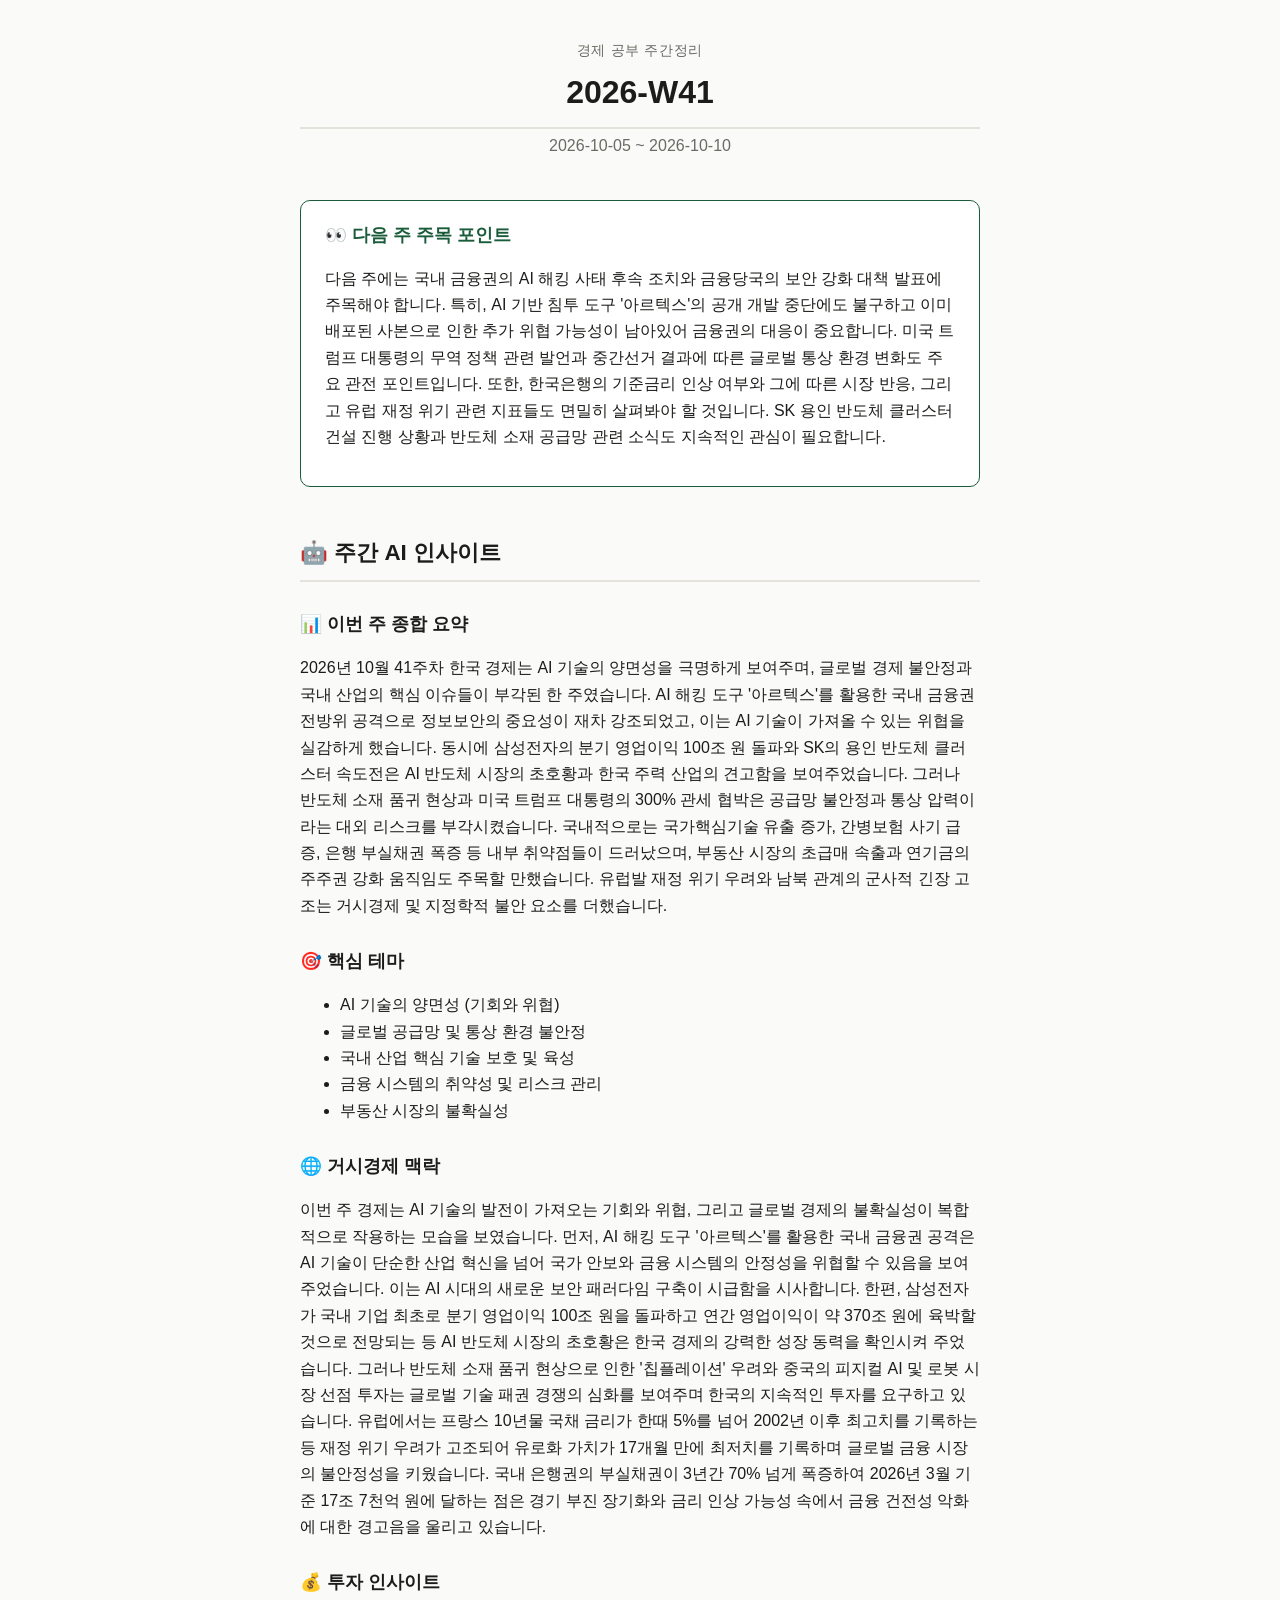
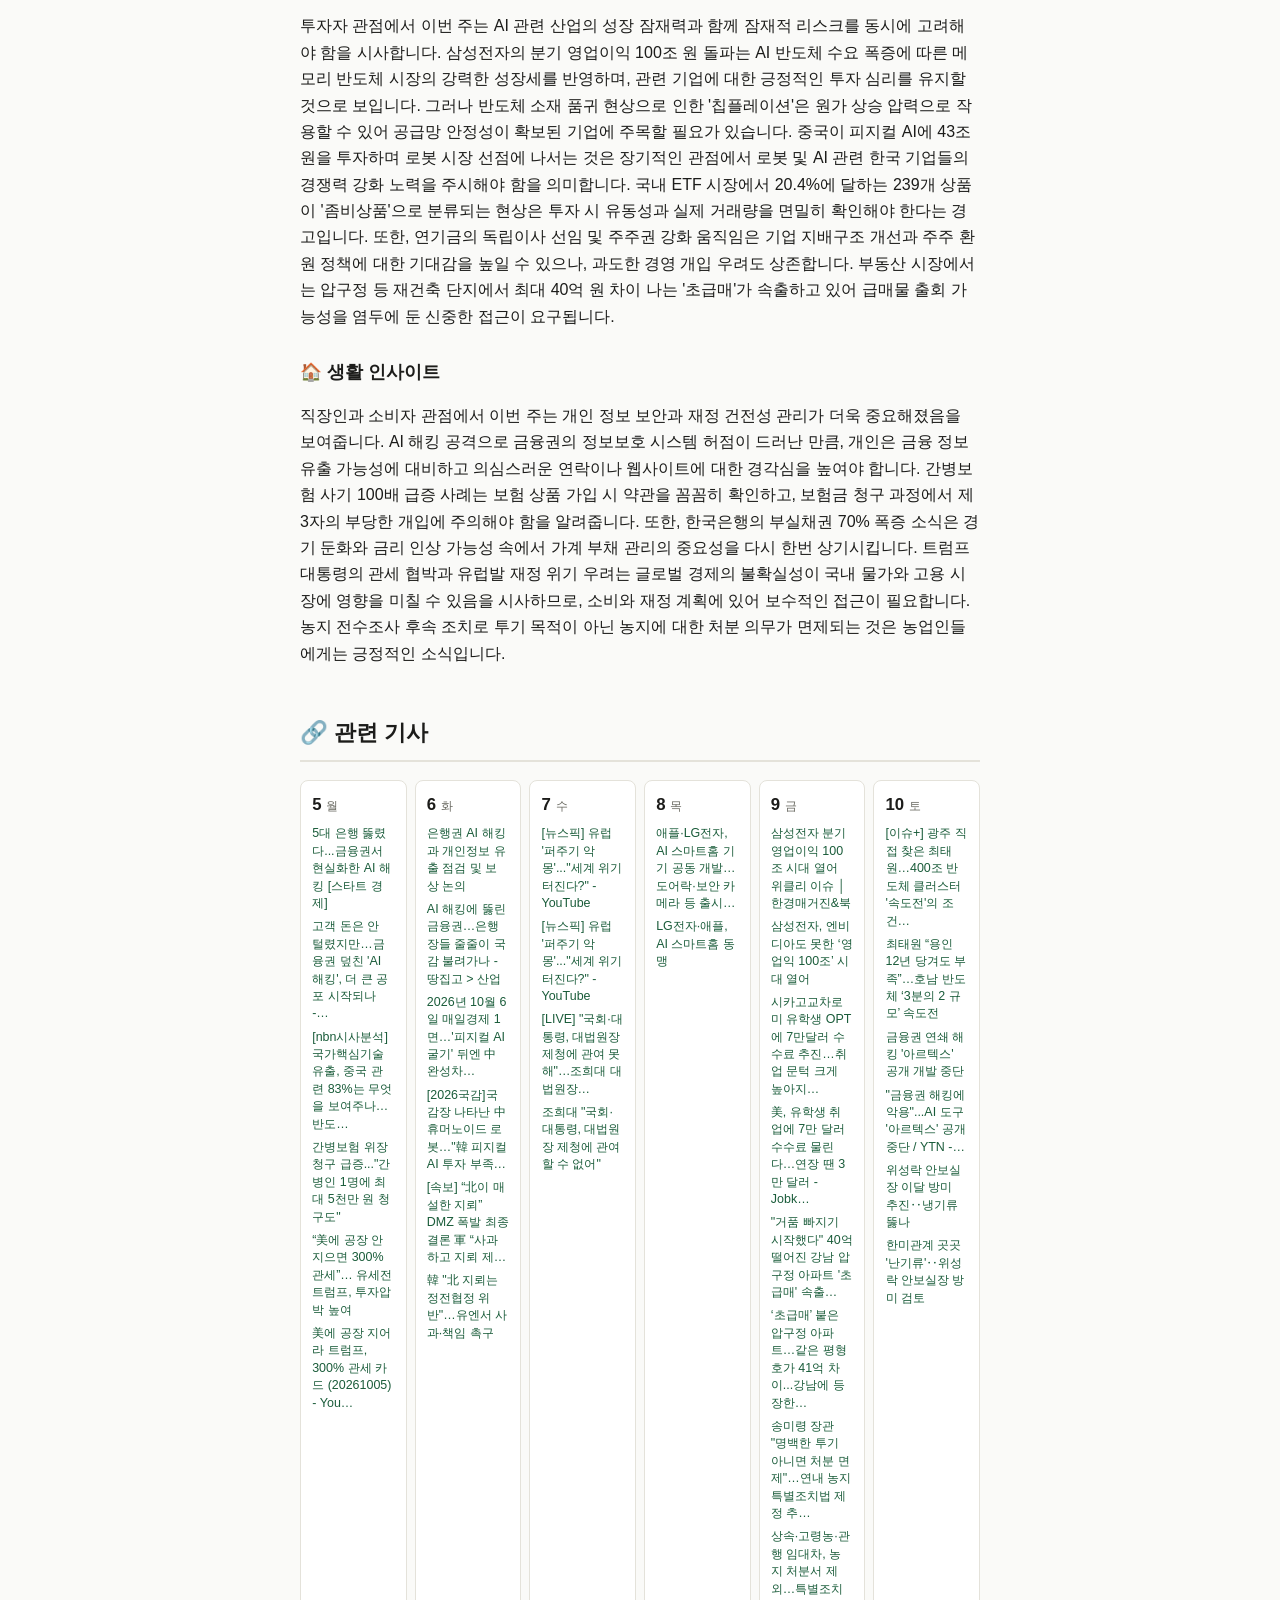
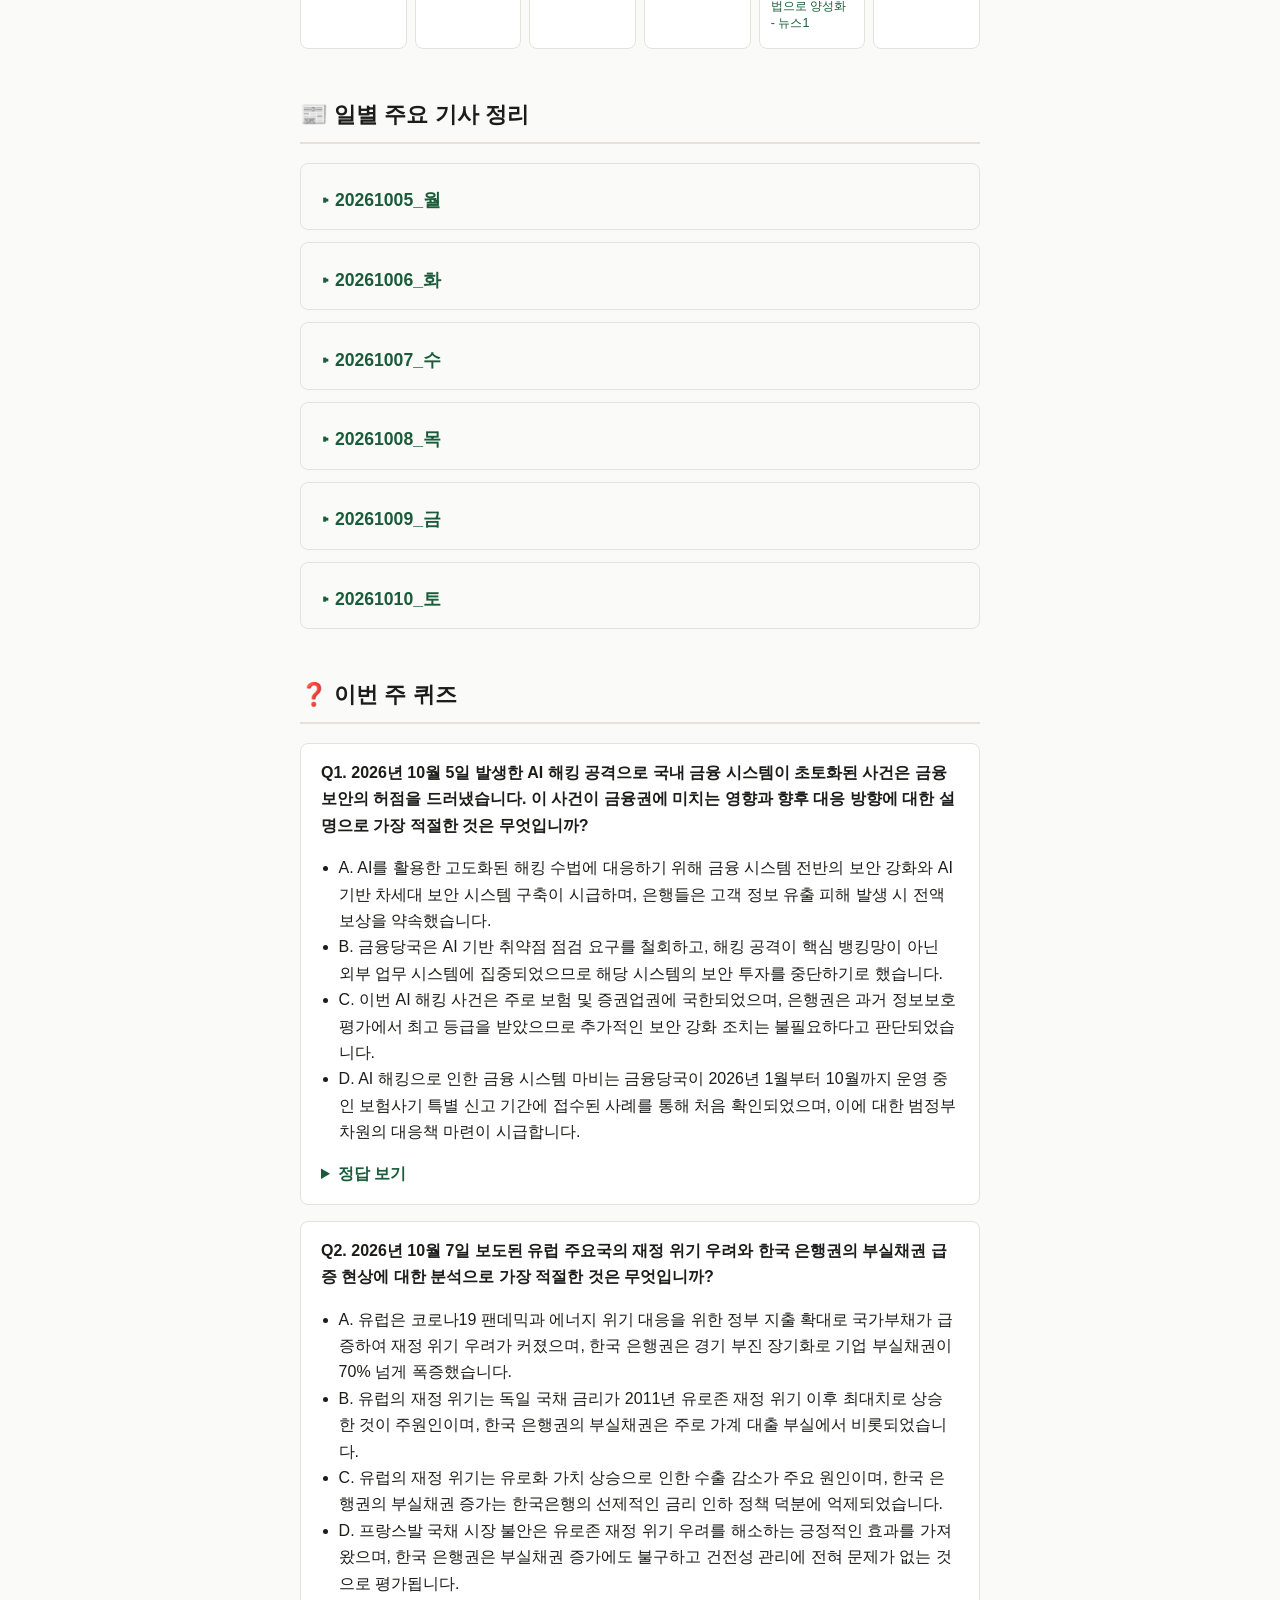
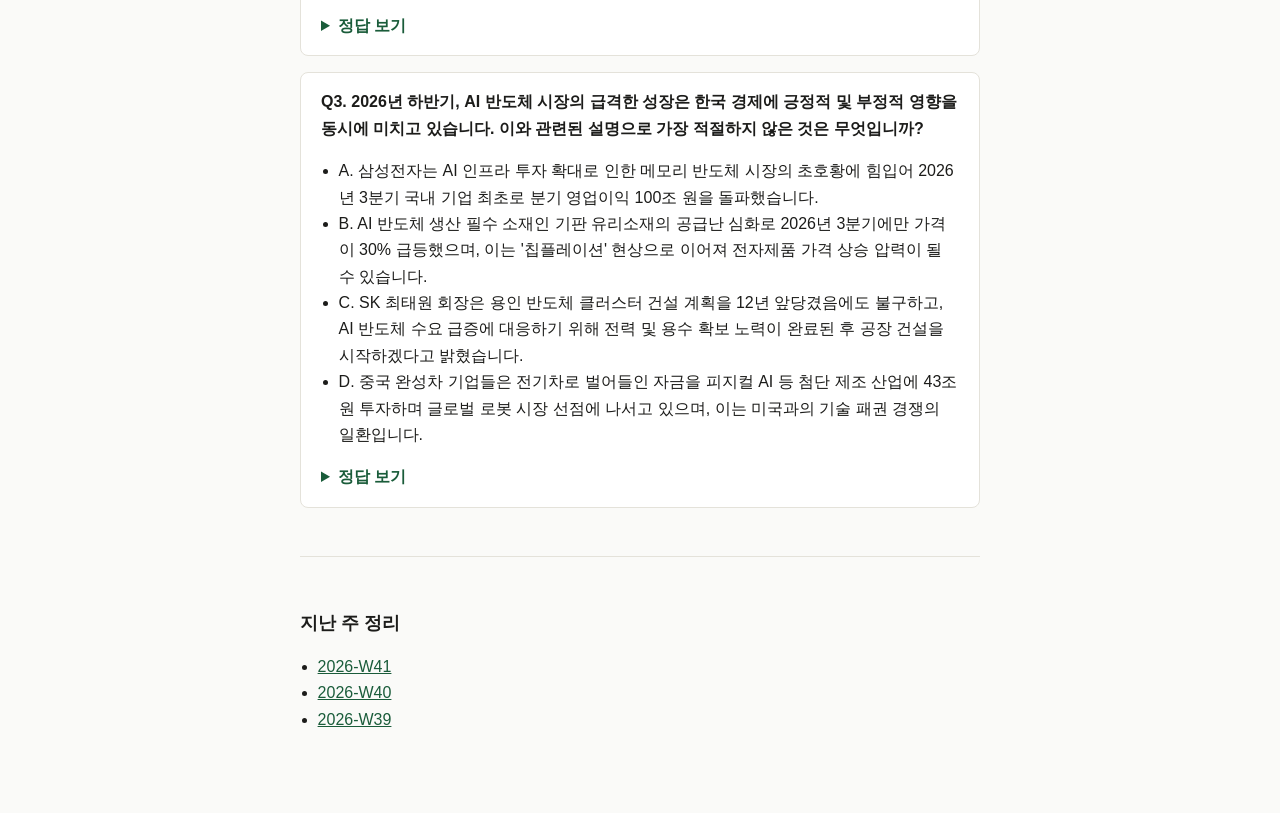
==== docs/index.html @ 64f5f02c "docs: 주간 정리 웹사이트 갱신" ====
<!doctype html>
<html lang="ko">
<head>
<meta charset="utf-8">
<meta name="viewport" content="width=device-width, initial-scale=1">
<title>2026-W41 경제 공부 주간정리</title>
<link rel="stylesheet" href="style.css">
</head>
<body>
  <header>
    <p class="site-name">경제 공부 주간정리</p>
    <h1>2026-W41</h1>
    <p class="period">2026-10-05 ~ 2026-10-10</p>
  </header>

  <section class="next-watch">
    <h2>👀 다음 주 주목 포인트</h2>
    <p>다음 주에는 국내 금융권의 AI 해킹 사태 후속 조치와 금융당국의 보안 강화 대책 발표에 주목해야 합니다. 특히, AI 기반 침투 도구 '아르텍스'의 공개 개발 중단에도 불구하고 이미 배포된 사본으로 인한 추가 위협 가능성이 남아있어 금융권의 대응이 중요합니다. 미국 트럼프 대통령의 무역 정책 관련 발언과 중간선거 결과에 따른 글로벌 통상 환경 변화도 주요 관전 포인트입니다. 또한, 한국은행의 기준금리 인상 여부와 그에 따른 시장 반응, 그리고 유럽 재정 위기 관련 지표들도 면밀히 살펴봐야 할 것입니다. SK 용인 반도체 클러스터 건설 진행 상황과 반도체 소재 공급망 관련 소식도 지속적인 관심이 필요합니다.</p>
  </section>

  <section class="insights">
    <h1>🤖 주간 AI 인사이트</h1>
    <h2>📊 이번 주 종합 요약</h2>
    <p>2026년 10월 41주차 한국 경제는 AI 기술의 양면성을 극명하게 보여주며, 글로벌 경제 불안정과 국내 산업의 핵심 이슈들이 부각된 한 주였습니다. AI 해킹 도구 '아르텍스'를 활용한 국내 금융권 전방위 공격으로 정보보안의 중요성이 재차 강조되었고, 이는 AI 기술이 가져올 수 있는 위협을 실감하게 했습니다. 동시에 삼성전자의 분기 영업이익 100조 원 돌파와 SK의 용인 반도체 클러스터 속도전은 AI 반도체 시장의 초호황과 한국 주력 산업의 견고함을 보여주었습니다. 그러나 반도체 소재 품귀 현상과 미국 트럼프 대통령의 300% 관세 협박은 공급망 불안정과 통상 압력이라는 대외 리스크를 부각시켰습니다. 국내적으로는 국가핵심기술 유출 증가, 간병보험 사기 급증, 은행 부실채권 폭증 등 내부 취약점들이 드러났으며, 부동산 시장의 초급매 속출과 연기금의 주주권 강화 움직임도 주목할 만했습니다. 유럽발 재정 위기 우려와 남북 관계의 군사적 긴장 고조는 거시경제 및 지정학적 불안 요소를 더했습니다.</p>
    <h2>🎯 핵심 테마</h2>
    <ul><li>AI 기술의 양면성 (기회와 위협)</li><li>글로벌 공급망 및 통상 환경 불안정</li><li>국내 산업 핵심 기술 보호 및 육성</li><li>금융 시스템의 취약성 및 리스크 관리</li><li>부동산 시장의 불확실성</li></ul>
    <h2>🌐 거시경제 맥락</h2>
    <p>이번 주 경제는 AI 기술의 발전이 가져오는 기회와 위협, 그리고 글로벌 경제의 불확실성이 복합적으로 작용하는 모습을 보였습니다. 먼저, AI 해킹 도구 '아르텍스'를 활용한 국내 금융권 공격은 AI 기술이 단순한 산업 혁신을 넘어 국가 안보와 금융 시스템의 안정성을 위협할 수 있음을 보여주었습니다. 이는 AI 시대의 새로운 보안 패러다임 구축이 시급함을 시사합니다. 한편, 삼성전자가 국내 기업 최초로 분기 영업이익 100조 원을 돌파하고 연간 영업이익이 약 370조 원에 육박할 것으로 전망되는 등 AI 반도체 시장의 초호황은 한국 경제의 강력한 성장 동력을 확인시켜 주었습니다. 그러나 반도체 소재 품귀 현상으로 인한 '칩플레이션' 우려와 중국의 피지컬 AI 및 로봇 시장 선점 투자는 글로벌 기술 패권 경쟁의 심화를 보여주며 한국의 지속적인 투자를 요구하고 있습니다. 유럽에서는 프랑스 10년물 국채 금리가 한때 5%를 넘어 2002년 이후 최고치를 기록하는 등 재정 위기 우려가 고조되어 유로화 가치가 17개월 만에 최저치를 기록하며 글로벌 금융 시장의 불안정성을 키웠습니다. 국내 은행권의 부실채권이 3년간 70% 넘게 폭증하여 2026년 3월 기준 17조 7천억 원에 달하는 점은 경기 부진 장기화와 금리 인상 가능성 속에서 금융 건전성 악화에 대한 경고음을 울리고 있습니다.</p>
    <h2>💰 투자 인사이트</h2>
    <p>투자자 관점에서 이번 주는 AI 관련 산업의 성장 잠재력과 함께 잠재적 리스크를 동시에 고려해야 함을 시사합니다. 삼성전자의 분기 영업이익 100조 원 돌파는 AI 반도체 수요 폭증에 따른 메모리 반도체 시장의 강력한 성장세를 반영하며, 관련 기업에 대한 긍정적인 투자 심리를 유지할 것으로 보입니다. 그러나 반도체 소재 품귀 현상으로 인한 '칩플레이션'은 원가 상승 압력으로 작용할 수 있어 공급망 안정성이 확보된 기업에 주목할 필요가 있습니다. 중국이 피지컬 AI에 43조 원을 투자하며 로봇 시장 선점에 나서는 것은 장기적인 관점에서 로봇 및 AI 관련 한국 기업들의 경쟁력 강화 노력을 주시해야 함을 의미합니다. 국내 ETF 시장에서 20.4%에 달하는 239개 상품이 '좀비상품'으로 분류되는 현상은 투자 시 유동성과 실제 거래량을 면밀히 확인해야 한다는 경고입니다. 또한, 연기금의 독립이사 선임 및 주주권 강화 움직임은 기업 지배구조 개선과 주주 환원 정책에 대한 기대감을 높일 수 있으나, 과도한 경영 개입 우려도 상존합니다. 부동산 시장에서는 압구정 등 재건축 단지에서 최대 40억 원 차이 나는 '초급매'가 속출하고 있어 급매물 출회 가능성을 염두에 둔 신중한 접근이 요구됩니다.</p>
    <h2>🏠 생활 인사이트</h2>
    <p>직장인과 소비자 관점에서 이번 주는 개인 정보 보안과 재정 건전성 관리가 더욱 중요해졌음을 보여줍니다. AI 해킹 공격으로 금융권의 정보보호 시스템 허점이 드러난 만큼, 개인은 금융 정보 유출 가능성에 대비하고 의심스러운 연락이나 웹사이트에 대한 경각심을 높여야 합니다. 간병보험 사기 100배 급증 사례는 보험 상품 가입 시 약관을 꼼꼼히 확인하고, 보험금 청구 과정에서 제3자의 부당한 개입에 주의해야 함을 알려줍니다. 또한, 한국은행의 부실채권 70% 폭증 소식은 경기 둔화와 금리 인상 가능성 속에서 가계 부채 관리의 중요성을 다시 한번 상기시킵니다. 트럼프 대통령의 관세 협박과 유럽발 재정 위기 우려는 글로벌 경제의 불확실성이 국내 물가와 고용 시장에 영향을 미칠 수 있음을 시사하므로, 소비와 재정 계획에 있어 보수적인 접근이 필요합니다. 농지 전수조사 후속 조치로 투기 목적이 아닌 농지에 대한 처분 의무가 면제되는 것은 농업인들에게는 긍정적인 소식입니다.</p>
  </section>

  
      <section class="link-calendar-section">
        <h1>🔗 관련 기사</h1>
        <div class="link-calendar">
          <div class="link-day">
            <div class="link-day-head">5<span>월</span></div>
            <ul class="link-list"><li><a href="https://www.ytn.co.kr/_ln/0103_202610060719542617" target="_blank" rel="noopener noreferrer">5대 은행 뚫렸다...금융권서 현실화한 AI 해킹 [스타트 경제]</a></li><li><a href="https://www.mt.co.kr/finance/2026/10/05/2026100515231383866" target="_blank" rel="noopener noreferrer">고객 돈은 안 털렸지만…금융권 덮친 'AI 해킹', 더 큰 공포 시작되나 -…</a></li><li><a href="https://www.nbnbiz.co.kr/news/articleView.html?idxno=46200" target="_blank" rel="noopener noreferrer">[nbn시사분석]국가핵심기술 유출, 중국 관련 83%는 무엇을 보여주나…반도…</a></li><li><a href="https://www.ytn.co.kr/_ln/0101_202609270925076243" target="_blank" rel="noopener noreferrer">간병보험 위장청구 급증..."간병인 1명에 최대 5천만 원 청구도"</a></li><li><a href="https://www.donga.com/news/Inter/article/all/20261005/134784271/2" target="_blank" rel="noopener noreferrer">“美에 공장 안 지으면 300% 관세”… 유세전 트럼프, 투자압박 높여</a></li><li><a href="https://www.youtube.com/shorts/VRbfUaq5rb4" target="_blank" rel="noopener noreferrer">美에 공장 지어라 트럼프, 300% 관세 카드 (20261005) - You…</a></li></ul>
          </div>
          <div class="link-day">
            <div class="link-day-head">6<span>화</span></div>
            <ul class="link-list"><li><a href="https://www.moneytoring.ai/mv/2247803" target="_blank" rel="noopener noreferrer">은행권 AI 해킹과 개인정보 유출 점검 및 보상 논의</a></li><li><a href="https://realty.chosun.com/site/data/html_dir/2026/10/06/2026100601231.html" target="_blank" rel="noopener noreferrer">AI 해킹에 뚫린 금융권…은행장들 줄줄이 국감 불려가나 - 땅집고 &gt; 산업</a></li><li><a href="https://www.youtube.com/watch?v=qnT1pryb6no" target="_blank" rel="noopener noreferrer">2026년 10월 6일 매일경제 1면…'피지컬 AI 굴기' 뒤엔 中 완성차…</a></li><li><a href="https://v.daum.net/v/20261006122759783" target="_blank" rel="noopener noreferrer">[2026국감]국감장 나타난 中 휴머노이드 로봇…"韓 피지컬 AI 투자 부족…</a></li><li><a href="https://www.youtube.com/watch?v=aHn2SZfng94" target="_blank" rel="noopener noreferrer">[속보] “北이 매설한 지뢰” DMZ 폭발 최종 결론 軍 “사과하고 지뢰 제…</a></li><li><a href="https://www.newspim.com/news/view/20261009000002" target="_blank" rel="noopener noreferrer">韓 "北 지뢰는 정전협정 위반"…유엔서 사과·책임 촉구</a></li></ul>
          </div>
          <div class="link-day">
            <div class="link-day-head">7<span>수</span></div>
            <ul class="link-list"><li><a href="https://www.youtube.com/watch?v=NhjgUQho-3o" target="_blank" rel="noopener noreferrer">[뉴스픽] 유럽 '퍼주기 악몽'..."세계 위기 터진다?" - YouTube</a></li><li><a href="https://www.youtube.com/watch?v=9AI4vz7tPRI" target="_blank" rel="noopener noreferrer">[뉴스픽] 유럽 '퍼주기 악몽'..."세계 위기 터진다?" - YouTube</a></li><li><a href="https://www.youtube.com/watch?v=WQoxjlyBjoI" target="_blank" rel="noopener noreferrer">[LIVE] "국회·대통령, 대법원장 제청에 관여 못 해"…조희대 대법원장…</a></li><li><a href="https://www.dailian.co.kr/news/view/1698324/%EC%A1%B0%ED%9D%AC%EB%8C%80-%EA%B5%AD%ED%9A%8C%EB%8C%80%ED%86%B5%EB%A0%B9-%EB%8C%80%EB%B2%95%EC%9B%90%EC%9E%A5-%EC%A0%9C%EC%B2%AD-%EA%B4%80%EC%97%AC-2026" target="_blank" rel="noopener noreferrer">조희대 "국회·대통령, 대법원장 제청에 관여할 수 없어"</a></li></ul>
          </div>
          <div class="link-day">
            <div class="link-day-head">8<span>목</span></div>
            <ul class="link-list"><li><a href="https://www.etnews.com/20261007000151" target="_blank" rel="noopener noreferrer">애플·LG전자, AI 스마트홈 기기 공동 개발…도어락·보안 카메라 등 출시…</a></li><li><a href="https://www.edaily.co.kr/News/Read?newsId=05284086645610624&amp;mediaCodeNo=257" target="_blank" rel="noopener noreferrer">LG전자·애플, AI 스마트홈 동맹</a></li></ul>
          </div>
          <div class="link-day">
            <div class="link-day-head">9<span>금</span></div>
            <ul class="link-list"><li><a href="https://magazine.hankyung.com/business/article/202610081100b" target="_blank" rel="noopener noreferrer">삼성전자 분기 영업이익 100조 시대 열어 위클리 이슈  │ 한경매거진&amp;북</a></li><li><a href="https://www.donga.com/news/Economy/article/all/20261009/134812803/2" target="_blank" rel="noopener noreferrer">삼성전자, 엔비디아도 못한 ‘영업익 100조’ 시대 열어</a></li><li><a href="https://www.kyocharoworld.com/trump-dhs-70000-opt-fee-international-students" target="_blank" rel="noopener noreferrer">시카고교차로 미 유학생 OPT에 7만달러 수수료 추진…취업 문턱 크게 높아지…</a></li><li><a href="https://jobkoreausa.com/community/view.html?no=10961" target="_blank" rel="noopener noreferrer">美, 유학생 취업에 7만 달러 수수료 물린다…연장 땐 3만 달러 - Jobk…</a></li><li><a href="https://v.daum.net/v/5PxNmzmjRl" target="_blank" rel="noopener noreferrer">"거품 빠지기 시작했다" 40억 떨어진 강남 압구정 아파트 '초급매' 속출…</a></li><li><a href="https://news.jkn.co.kr/post/1013325" target="_blank" rel="noopener noreferrer">‘초급매’ 붙은 압구정 아파트…같은 평형 호가 41억 차이...강남에 등장한…</a></li><li><a href="https://www.youtube.com/watch?v=lOdZvYlLBOQ" target="_blank" rel="noopener noreferrer">송미령 장관 "명백한 투기 아니면 처분 면제"…연내 농지 특별조치법 제정 추…</a></li><li><a href="https://www.news1.kr/economy/trend/6313988" target="_blank" rel="noopener noreferrer">상속·고령농·관행 임대차, 농지 처분서 제외…특별조치법으로 양성화 - 뉴스1</a></li></ul>
          </div>
          <div class="link-day">
            <div class="link-day-head">10<span>토</span></div>
            <ul class="link-list"><li><a href="https://www.biztribune.co.kr/news/articleView.html?idxno=360389" target="_blank" rel="noopener noreferrer">[이슈+] 광주 직접 찾은 최태원…400조 반도체 클러스터 '속도전'의 조건…</a></li><li><a href="https://www.seoul.co.kr/news/economy/industry/2026/10/09/20261009500140" target="_blank" rel="noopener noreferrer">최태원 “용인 12년 당겨도 부족”…호남 반도체 ‘3분의 2 규모’ 속도전</a></li><li><a href="https://www.newspim.com/news/view/20261010000028" target="_blank" rel="noopener noreferrer">금융권 연쇄 해킹 '아르텍스' 공개 개발 중단</a></li><li><a href="https://www.youtube.com/watch?v=BOZGT5qCE4A" target="_blank" rel="noopener noreferrer">"금융권 해킹에 악용"...AI 도구 '아르텍스' 공개 중단 / YTN -…</a></li><li><a href="https://imnews.imbc.com/replay/2026/nw2500/article/6856884_36989.html" target="_blank" rel="noopener noreferrer">위성락 안보실장 이달 방미 추진‥냉기류 뚫나</a></li><li><a href="https://imnews.imbc.com/replay/2026/nwdesk/article/6856843_37004.html" target="_blank" rel="noopener noreferrer">한미관계 곳곳 '난기류'‥위성락 안보실장 방미 검토</a></li></ul>
          </div></div>
      </section>

  <section class="daily">
    <h1>📰 일별 주요 기사 정리</h1>
    
      <details class="day">
        <summary>20261005_월</summary>
        
        <article class="story">
          <h3>▶ AI 해킹, 한국 금융 초토화 <span class="story-type"></span></h3>
          <p><strong>무슨 일</strong> 2026년 10월 5일, AI를 활용한 해킹 공격이 국내 금융회사들을 대상으로 전방위적으로 발생하여 금융 시스템이 초토화되었다. 은행, 저축은행, 캐피탈을 넘어 보험·증권업권까지 공격당한 것으로 나타났다.</p>
          <p><strong>배경/논의 내용</strong> 금융당국은 7개 금융사 해킹 사건에서 동일한 공격자의 인터넷 주소가 확인되었고, 일부 공격에서 인공지능 기반 자율 침투 도구인 ARTEX의 활용 흔적이 금융보안원 조사에서 확인되어 AI 활용 가능성을 조사하고 있다.</p>
          <p><strong>효과/시사점</strong> 정부 기관이 다음 타깃이 될 수 있다는 우려 속에 이재명 대통령은 10월 4일 AI 에이전트를 이용한 해킹 사안과 관련해 철저한 조사 및 대책 마련을 지시하며 전반적인 보안 강화의 필요성을 강조했다. 또한, 향후 보이스피싱 같은 2차 피해로 이어질 수 있다고 주의를 당부했다.</p>
        </article>
        <article class="story">
          <h3>▶ 국가핵심기술 유출 역대 최고 <span class="story-type"></span></h3>
          <p><strong>무슨 일</strong> 국가핵심기술 유출 건수가 역대 최고 기록을 경신하며 심각한 수준에 도달했다.</p>
          <p><strong>배경/논의 내용</strong> 최근 5년간 산업기술보호법 위반으로 적발된 산업기술 및 국가핵심기술 해외유출은 총 120건으로 집계되었으며, 이 중 국가 핵심기술 유출은 36건으로 전체의 30%를 차지했다. 특히 올해 7월까지 적발된 13건의 유출 사건 중 5건이 국가핵심기술이었다. 반도체, 디스플레이, 전기전자 등 한국의 주력 산업 기술 유출이 전체의 68.3%(82건)를 차지하며 집중되었다. 또한, 중국으로의 기술 유출이 92%에 달하는 등 특정 국가로의 쏠림 현상이 뚜렷하다.</p>
          <p><strong>효과/시사점</strong> 기술 유출 범죄는 증가하고 있지만, 최근 5년간 산업기술보호법 위반으로 형을 선고받은 162명 중 47.5%인 77명이 집행유예 또는 재산형을 받아 솜방망이 처벌이라는 지적이 나온다. 이에 정부는 10월 1일 한성숙 국무총리 주재로 '해외 기술유출 방지대책 회의'를 열고 처벌 실효성 강화 및 범정부 대응체계 점검에 나섰다. 또한, 핵심 인력이 국내에서 역량을 발휘할 수 있도록 파격적인 보상과 재취업 유인책 마련이 필요하다는 의견이 제시되었다.</p>
        </article>
        <article class="story">
          <h3>▶ 간병보험 사기 100배 급증 <span class="story-type"></span></h3>
          <p><strong>무슨 일</strong> 간병보험 사기가 100배 급증함에 따라 국내 보험사들이 공동 대응에 나섰다.</p>
          <p><strong>배경/논의 내용</strong> 간병인보험금 부정수급으로 검찰에 송치된 보험사기 건의 지급보험금이 4년 새 200배 넘게 불어났으며, 간병업체나 의료기관 등 보험계약 당사자가 아닌 제3자가 개입해 보험금 지급액을 키우는 사례가 늘었다. 개별 보험사가 보유한 정보만으로는 이상 청구를 효과적으로 걸러내는 데 한계가 있었다.</p>
          <p><strong>효과/시사점</strong> 금융당국은 오는 11월부터 보험상품 설계 단계에서부터 관련 위험을 걸러내기 위해 '보험금 관련 제3자 리스크관리 가이드라인'을 적용할 예정이다. 또한, 보험사 간 정보를 연계해 보험금의 반복·교차 청구 등을 보험업권이 공동으로 확인할 수 있는 방안도 검토하고 있다. 금융감독원은 2026년 1월부터 10월까지 보험사기 특별 신고 기간을 운영하며 기획조사를 진행 중이다.</p>
        </article>
        <article class="story">
          <h3>▶ 트럼프, 관세 300% 협박 <span class="story-type"></span></h3>
          <p><strong>무슨 일</strong> 도널드 트럼프 미국 대통령이 11월 중간선거를 앞두고 '미국에 공장을 짓지 않으면 최대 300% 관세를 부과하겠다'며 동맹국에 대한 강력한 무역 협박을 가했다.</p>
          <p><strong>배경/논의 내용</strong> 트럼프 대통령은 중간선거를 앞두고 해외 투자와 공장 유치를 일자리와 제조업 성과로 강조하며, 국내 경제 실정에 대한 불만을 만회하고 대규모 외국 투자 유치를 위한 선거 전략으로 이러한 압박을 가하고 있다. 특히 알래스카 LNG 사업에 대한 한국의 투자 여부를 언급하며 압박 수위를 높였다.</p>
          <p><strong>효과/시사점</strong> 트럼프의 일방적인 요구가 계속될 경우, 한국 정부가 추진 중인 알래스카 LNG 개발 프로젝트 등 대미 투자가 장기간 표류할 가능성이 제기된다. 또한, 10월 7일에는 미대사관 앞에서 '트럼프의 동맹수탈 규탄 긴급 기자회견'이 열리는 등 시민사회 반발도 예상된다. 한미동맹에 이상 기류가 흐르는 가운데, 미국 행정부는 한국이 정보 및 방첩 분야에서 동맹의 오래된 기준을 준수할 것을 기대한다는 입장을 밝혔다.</p>
        </article>
        
      </details>
      <details class="day">
        <summary>20261006_화</summary>
        
        <article class="story">
          <h3>▶ 군 유휴지 개발, 환경평가 규제에 발목 <span class="story-type"></span></h3>
          <p><strong>무슨 일</strong> 정부가 주택 공급 등을 위해 군 유휴지 개발을 추진하고 있으나, 해당 부지의 98.5%가 환경평가 1~2등급의 개발제한구역(그린벨트)으로 지정되어 있어 개발에 난항을 겪고 있습니다.</p>
          <p><strong>배경/논의 내용</strong> 군부대 이전 용지의 대부분인 98.5%가 환경보전 가치가 높은 1~2등급 그린벨트로 묶여 있어, 개발을 위한 환경영향평가 통과가 사실상 불가능하기 때문입니다.</p>
          <p><strong>효과/시사점</strong> 그린벨트 규제로 인해 정부의 주택 공급 확대 정책에 병목 현상이 발생할 것으로 예상되며, 정책 추진 과정에서 그린벨트 지정 사실이 제대로 공개되지 않아 논란이 커질 수 있습니다.</p>
        </article>
        <article class="story">
          <h3>▶ AI 해킹에 뚫린 은행, 정보보호 '허상' <span class="story-type"></span></h3>
          <p><strong>무슨 일</strong> 신한, KB국민, 하나은행 등 7개 금융기관이 AI를 활용한 해킹 공격으로 고객 정보 유출 피해를 입었음에도 불구하고, 이들 은행이 과거 정보보호 평가에서 최고 등급을 받았던 사실이 드러나 정보보호 시스템의 허점이 지적되었습니다.</p>
          <p><strong>배경/논의 내용</strong> AI를 활용한 고도화된 해킹 수법이 은행의 핵심 뱅킹망이 아닌 대출모집인용 조회 서비스, 직원용 모바일 앱, 영업지원 시스템 등 보안이 취약한 외부 업무 시스템을 집중적으로 노렸기 때문입니다. 또한, 금융당국이 AI 기반 취약점 점검을 요구했음에도 금융권의 안일한 대응이 사고를 키웠다는 비판이 제기되었습니다.</p>
          <p><strong>효과/시사점</strong> 금융당국은 유출 정보의 범위와 소비자 피해 가능성을 신속히 파악하고 추가 유출을 막기 위한 조치를 주문했으며, 은행들은 피해 발생 시 전액 보상을 약속했습니다. 이번 사태로 AI 시대에 대비한 차세대 보안 시스템 구축의 미흡함이 지적되며, 모든 금융 시스템 전반의 보안 강화가 시급하다는 인식이 확산될 것입니다.</p>
        </article>
        <article class="story">
          <h3>▶ 中, 피지컬 AI에 43조 투자, 로봇 시장 선점 <span class="story-type"></span></h3>
          <p><strong>무슨 일</strong> 중국 완성차 기업들이 전기차로 벌어들인 막대한 자금 중 43조 원(317억 달러)을 피지컬 AI(인공지능 로봇) 등 첨단 제조 산업에 집중 투자하며 글로벌 로봇 시장 선점에 나서고 있습니다.</p>
          <p><strong>배경/논의 내용</strong> 중국은 방대한 부품 공급망과 저비용·대량생산 시스템 등 전기차 성공 공식을 피지컬 AI에 이식하여 로봇 분야에서 확고한 선두 지위를 확보하고, 미국과의 기술 패권 경쟁 속에서 미래 산업 주도권을 잡으려는 전략을 추진하고 있습니다.</p>
          <p><strong>효과/시사점</strong> 현재와 같이 미국과 중국 간의 미래 투자 규모 격차가 커진다면, 중국 기업들이 전기차 분야에 이어 로봇 분야에서도 세계 시장을 재패할 것으로 전망됩니다. 이에 한국도 피지컬 AI 및 로봇 생태계에 대한 투자를 확대하여 경쟁력을 확보해야 한다는 지적이 제기되었습니다.</p>
        </article>
        <article class="story">
          <h3>▶ 北 지뢰 폭발, 軍 사과 요구 및 제거 작전 <span class="story-type"></span></h3>
          <p><strong>무슨 일</strong> 서부전선 비무장지대(DMZ)에서 북한이 군사분계선(MDL) 이남 10m 지점에 매설한 지뢰가 폭발하여 한국군 상병이 부상당한 사건이 발생한 지 14일 만에, 한국 군이 북한에 공식 사과를 요구하고 MDL 이남 지뢰 제거 작전을 본격화했습니다.</p>
          <p><strong>배경/논의 내용</strong> 북한이 '국경선 요새화' 작업을 빌미로 정전협정을 위반하고 MDL 이남 10m 지점에 지뢰를 불법 매설했으며, 이 지뢰 폭발로 한국군 상병이 부상을 입은 것으로 유엔사와의 합동 조사를 통해 최종 확인되었기 때문입니다.</p>
          <p><strong>효과/시사점</strong> 북한은 지뢰 폭발이 '자작극'이라며 책임을 부인하고 한국의 사과 요구를 '불순한 방해 행위'로 규정하며 강경한 태도를 고수하고 있습니다. 한국 군은 북한이 자발적으로 지뢰를 제거하지 않을 경우 MDL 이남 지역의 지뢰 제거 작전을 계속할 것이며, 이는 남북 간 군사적 긴장을 고조시킬 것으로 예상됩니다.</p>
        </article>
        <div class="terms"><h4>📖 용어 정리</h4><ul><li><strong>그린벨트</strong> — 도시의 무질서한 확산을 방지하고 자연환경을 보전하며 도시민에게 건전한 생활환경을 제공하기 위해 개발을 제한하도록 지정한 구역입니다. 개발제한구역이라고도 불립니다.</li><li><strong>MDL</strong> — Military Demarcation Line의 약자로, 1953년 한국 전쟁 정전협정에 따라 설정된 남북한 육상 경계선, 즉 휴전선을 의미합니다.</li></ul></div>
      </details>
      <details class="day">
        <summary>20261007_수</summary>
        
        <article class="story">
          <h3>▶ 유럽 '퍼주기 악몽' 세계가 떤다 <span class="story-type"></span></h3>
          <p><strong>무슨 일</strong> 유럽 주요국의 무분별한 정부 지출과 포퓰리즘 정책으로 인해 재정 위기 우려가 고조되고 있으며, 이로 인해 세계 경제가 불안해하고 있습니다.</p>
          <p><strong>배경/논의 내용</strong> 프랑스의 10년물 국채 금리가 지난주 한때 5%를 넘어 2002년 이후 최고 수준을 기록했으며, 프랑스와 독일의 10년물 국채 금리 격차는 2011년 유로존 재정 위기 이후 최대치인 약 160bp까지 벌어졌습니다. 코로나19 팬데믹과 에너지 위기 대응을 위한 정부 지출 확대가 국가부채를 빠르게 늘린 배경입니다.</p>
          <p><strong>효과/시사점</strong> 프랑스발 국채 시장 불안이 이탈리아 등 다른 유로존 국가로 번질 조짐을 보이며 유로화 가치가 17개월 만에 최저치를 기록했습니다. 재정 위기가 본격화될 경우 그 파급력이 2010년 유로존 재정 위기보다 더 클 수 있다는 우려가 제기되고 있습니다.</p>
        </article>
        <article class="story">
          <h3>▶ 조희대 대법원장, 지명 관여 일축 <span class="story-type"></span></h3>
          <p><strong>무슨 일</strong> 조희대 대법원장이 대법관 제청권과 관련하여 국회와 대통령은 대법원장 제청에 전혀 관여할 수 없다고 밝혔습니다.</p>
          <p><strong>배경/논의 내용</strong> 조 대법원장은 10월 6일 국회 법제사법위원회 국정감사에서 헌법 제104조 2항을 인용하며 대법관 제청은 대법원장의 전속적인 권한임을 강조했습니다. 이는 대통령이 제청한 후보를 수용하지 않고 재제청을 요청한 상황에서 나온 발언입니다.</p>
          <p><strong>효과/시사점</strong> 대통령과 대법원장 간의 대법관 임명 갈등이 심화될 것으로 보이며, 신임 대법관 임명이 기약 없이 늦춰질 가능성이 커 국민에게 피해가 돌아갈 수 있다는 우려가 나옵니다. 이는 1987년 현행 헌법 체제에서 대통령이 재제청을 요구한 첫 사례입니다.</p>
        </article>
        <article class="story">
          <h3>▶ 한국은행 부실채권 70% 폭증 <span class="story-type"></span></h3>
          <p><strong>무슨 일</strong> 한국 은행권의 부실채권이 지난 3년간 70% 넘게 폭증하여 2026년 3월 기준 17조 7천억 원에 달하는 것으로 나타났습니다.</p>
          <p><strong>배경/논의 내용</strong> 경기 부진이 장기화되면서 빚을 갚지 못하는 기업이 급증한 것이 주요 원인으로, 전체 부실여신 중 약 80%가 기업에서 발생했습니다. 이는 코로나19 팬데믹 당시 한계기업에 대한 '묻지마 지원'의 후과라는 비판도 제기됩니다.</p>
          <p><strong>효과/시사점</strong> 국내 은행의 건전성 관리에 비상이 걸렸으며, 특히 최근 각국의 금리 상승으로 기업의 대출 상환 부담이 더욱 커질 수 있다는 우려가 제기됩니다. 한국은행이 다음 달 기준금리를 0.25%포인트 올릴 경우 자영업자의 이자 부담은 연간 1조 8천억 원 증가할 것으로 예상됩니다.</p>
        </article>
        <article class="story">
          <h3>▶ 신세계, 워너브라더스 인수 1.4조 투입 <span class="story-type"></span></h3>
          <p><strong>무슨 일</strong> 신세계그룹이 할리우드 콘텐츠 기업 워너브라더스 인수에 1조 4천억 원(10억 달러)을 투자하며 글로벌 리테일·엔터테인먼트 플랫폼으로 도약하겠다는 계획을 발표했습니다.</p>
          <p><strong>배경/논의 내용</strong> 신세계그룹은 기존 유통사업에 컬처를 결합하여 시너지 효과를 창출하고 사업 영역을 확장하기 위해 이번 투자를 결정했습니다. 워너브라더스의 '해리포터', '왕좌의 게임' 등 세계적인 지식재산권(IP)을 활용할 예정입니다.</p>
          <p><strong>효과/시사점</strong> 신세계그룹은 2029년 개장할 '화성 스타베이시티' 테마파크에 워너브라더스 IP를 접목하고, 스타필드 등 복합쇼핑몰에도 체험형 테마 공간을 조성할 계획입니다. 장기적으로는 HBO Max, 파라마운트 플러스 등 OTT 분야 협력 및 한국 오리지널 콘텐츠 공동 제작으로 사업을 확장할 것으로 보입니다.</p>
        </article>
        
      </details>
      <details class="day">
        <summary>20261008_목</summary>
        
        <article class="story">
          <h3>▶ 470조 ETF 시장, 20%가 '좀비상품' <span class="story-type"></span></h3>
          <p><strong>무슨 일</strong> 국내 상장지수펀드(ETF) 시장 규모가 470조 원에 육박하지만, 전체 1171개 상품 중 약 20.4%에 해당하는 239개 상품이 최근 6개월간 하루 평균 거래대금 1억 원 미만인 '좀비상품'으로 나타났다.</p>
          <p><strong>배경/논의 내용</strong> 지난해 하반기부터 국내 증시 랠리를 틈타 특정 테마를 중심으로 유사한 ETF 상품이 우후죽순 출시되었으나, 테마 열기가 식으면서 소수의 대표 ETF를 제외한 나머지 상품들의 거래가 급격히 줄어들었기 때문이다.</p>
          <p><strong>효과/시사점</strong> 거래량이 극히 적은 좀비 ETF의 증가는 투자자들에게 유동성 부족으로 인한 손실 가능성을 높이고, 시장 전체의 효율성을 저해할 수 있다. 이에 따라 투자 시 종목 선택의 중요성이 더욱 강조되고 있다.</p>
        </article>
        <article class="story">
          <h3>▶ 연기금 독립이사 선임, 주주권 강화 <span class="story-type"></span></h3>
          <p><strong>무슨 일</strong> 더불어민주당 김남근 의원이 국민연금 등 기관투자자들이 공동으로 의결권을 행사하거나 의결권 대리행사를 권유해도 '5% 대량보유 보고의무'(5%룰)를 면제하는 내용의 자본시장법 개정안을 대표발의했다.</p>
          <p><strong>배경/논의 내용</strong> 지분이 적은 기관들이 연대해 배당 확대, 독립이사 선임 등을 요구할 수 있도록 하여 주주 활동을 활성화하고, 기업의 내부 감시 기능을 강화하기 위함이다.</p>
          <p><strong>효과/시사점</strong> 개정안 통과 시 기관투자자와 소액주주의 공동 행동이 한층 수월해져 기업 경영에 대한 감시와 견제가 강화될 수 있다. 반면 재계에서는 연기금 등 대형 기관투자자의 경영 참여 목소리가 지나치게 커져 기업의 자율적 의사결정을 저해할 수 있다는 우려를 표하고 있다.</p>
        </article>
        <article class="story">
          <h3>▶ LG전자-애플, 스마트홈 동맹 강화 <span class="story-type"></span></h3>
          <p><strong>무슨 일</strong> LG전자와 애플이 인공지능(AI) 기반 스마트홈 시장 공략을 위해 전략적 동맹을 맺고, 비디오 초인종, 스마트 도어록 등 7종의 스마트홈 기기를 공동 개발 중이다.</p>
          <p><strong>배경/논의 내용</strong> 스마트홈 시장에서 아마존과 구글에 밀리던 애플이 LG전자의 가전·제조 경쟁력을 활용하여 새로운 스마트홈 허브 생태계를 구축하고 시장 입지를 확대하려는 전략이다. LG전자는 애플의 아이폰 생태계를 발판으로 북미 스마트홈 시장 공략에 속도를 낼 수 있다.</p>
          <p><strong>효과/시사점</strong> 애플의 신형 스마트홈 허브와 연동되는 LG전자 브랜드의 스마트홈 기기들이 출시되면 사용자 편의성이 증대되고 스마트홈 서비스가 크게 확대될 것으로 기대된다. 이는 삼성전자 등 경쟁사들에게 스마트홈 전략 재검토를 요구하는 압박으로 작용할 수 있다.</p>
        </article>
        <div class="terms"><h4>📖 용어 정리</h4><ul><li><strong>좀비상품</strong> — 거래량이 극히 적어 시장에서 제 기능을 하지 못하고 사실상 방치된 투자 상품을 의미한다. 유동성이 낮아 투자자들이 매매하기 어렵다.</li><li><strong>공시 5%룰</strong> — 상장회사 주식을 5% 이상 보유하게 되면 그 사실과 보유 목적 등을 5일 이내에 금융 당국에 의무적으로 보고해야 하는 규정이다.</li><li><strong>독립이사</strong> — 회사의 경영진으로부터 독립적인 위치에서 이사회의 의사결정에 참여하여 경영을 감시하고 주주 이익을 보호하는 역할을 하는 이사이다.</li></ul></div>
      </details>
      <details class="day">
        <summary>20261009_금</summary>
        
        <article class="story">
          <h3>▶ 삼성전자, 분기 영업익 100조 시대 <span class="story-type"></span></h3>
          <p><strong>무슨 일</strong> 삼성전자가 2026년 3분기 국내 기업 최초로 분기 영업이익 100조 원을 돌파하며 사상 최대 실적을 기록했습니다.</p>
          <p><strong>배경/논의 내용</strong> 인공지능(AI) 인프라 투자 확대로 인한 메모리 반도체 시장의 초호황과 D램 및 낸드플래시 가격 상승이 주된 배경입니다. 특히 3분기 D램 가격은 전 분기 대비 20.1%, 낸드는 19.0% 상승했습니다.</p>
          <p><strong>효과/시사점</strong> 삼성전자는 3분기 매출 195조 원, 영업이익 107조 4천억 원을 기록했으며, 이는 전년 동기 대비 매출 126.59%, 영업이익 782.50% 증가한 수치입니다. 연간 영업이익은 약 370조 원에 육박할 것으로 전망됩니다.</p>
        </article>
        <article class="story">
          <h3>▶ 美, 유학생 취업 수수료 1억 부과 추진 <span class="story-type"></span></h3>
          <p><strong>무슨 일</strong> 미국 국토안보부가 2026년 10월 7일, 외국인 유학생의 졸업 후 선택적 실무연수(OPT) 첫 단계에서 교육기관이 학생 1인당 7만 달러를 납부하도록 하는 규정안을 발표했습니다.</p>
          <p><strong>배경/논의 내용</strong> 이는 외국인 유학생의 미국 내 취업 문턱을 대폭 높이려는 조치로, STEM 전공자의 2년 추가 연장 신청 시 3만 달러가 추가되어 총 10만 달러(약 1억 원)의 수수료가 부과될 수 있습니다.</p>
          <p><strong>효과/시사점</strong> 이 조치로 인해 외국인 인재 채용이 많은 빅테크 기업과 대학 등을 중심으로 반발이 예상되며, 취업 허가 불허 시 유학생들의 미국 내 취업이 어려워질 수 있습니다.</p>
        </article>
        <article class="story">
          <h3>▶ 압구정 아파트, 40억 차이 '초급매' 속출 <span class="story-type"></span></h3>
          <p><strong>무슨 일</strong> 서울 압구정 등 주요 재건축 단지에서 같은 평형의 아파트임에도 불구하고 호가가 최대 40억 원 이상 차이 나는 '초급매' 매물이 속출하고 있습니다.</p>
          <p><strong>배경/논의 내용</strong> 세제 개편에 따른 장기 보유자들의 매도 고민과 재건축 사업 일정이 맞물리면서, 처분을 서두르는 '시한부 급매'가 등장하고 있기 때문입니다. 예를 들어, 압구정동 현대2차 전용 160.28㎡ 매물은 74억 원과 110억 원으로 36억 원의 차이를 보입니다.</p>
          <p><strong>효과/시사점</strong> 부동산 전문가들은 이 같은 흐름이 한두 분기 정도 이어지고, 내년 보유세 과세 기준일을 앞두고 더 많은 급매물이 나올 수 있다고 전망합니다.</p>
        </article>
        <article class="story">
          <h3>▶ 투기 외 농지, 처분 의무 면제 <span class="story-type"></span></h3>
          <p><strong>무슨 일</strong> 정부가 2026년 10월 8일, 농지 전수조사 후속 조치로 상속, 고령농, 관행적 임대차 농지 등 투기 목적이 아닌 경우 처분 의무를 면제하기로 했습니다.</p>
          <p><strong>배경/논의 내용</strong> 농림축산식품부는 농지 전수조사에서 드러난 농지 관리 실태와 현행 농지법 간의 괴리를 해소하고, 농업인들의 불안을 해소하기 위해 특별조치법 제정을 추진하고 있습니다.</p>
          <p><strong>효과/시사점</strong> 명백한 투기 행위가 아니라면 농지 처분 절차를 진행하지 않으며, 농림축산식품부는 10월 중 특별조치법을 발의하여 연내 국회 절차를 마무리할 계획입니다.</p>
        </article>
        
      </details>
      <details class="day">
        <summary>20261010_토</summary>
        
        <article class="story">
          <h3>▶ 반도체 소재 품귀 심화 <span class="story-type"></span></h3>
          <p><strong>무슨 일</strong> AI 반도체 생산에 필수적인 기판 유리소재의 공급난이 심화되고 있으며, 일본 닛토보 등 소수 기업의 독점적 공급 구조 속에서 2026년 3분기에만 가격이 30% 급등했습니다.</p>
          <p><strong>배경/논의 내용</strong> 일본 닛토보 등 소수 기업이 기판 유리소재 시장을 독점하는 가운데, 글로벌 AI 반도체 수요 증가와 공급망 불안정으로 인해 공급 차질이 발생했으며, 이로 인해 2026년 7월 이후 가격이 30% 인상되었습니다.</p>
          <p><strong>효과/시사점</strong> 소재 품귀 현상이 반도체 완제품부터 웨이퍼, 기판 소재, 제조 후공정까지 전반적인 가격 상승 압력으로 이어지는 '칩플레이션' 현상이 지속될 것으로 예상되며, 이는 2026년 하반기 전자제품 가격에도 영향을 미칠 수 있습니다.</p>
        </article>
        <article class="story">
          <h3>▶ SK 최태원, 용인 클러스터 속도전 <span class="story-type"></span></h3>
          <p><strong>무슨 일</strong> SK 최태원 회장이 용인 반도체 클러스터 건설 계획을 12년 앞당겼음에도 불구하고, AI 반도체 수요 급증에 대응하기 위해 전력 및 용수 확보 노력과 관계없이 공장 건설을 먼저 시작하겠다는 강력한 의지를 표명했습니다.</p>
          <p><strong>배경/논의 내용</strong> 최태원 회장은 글로벌 AI 반도체 경쟁 심화 속에서 한국 반도체 산업의 초격차 유지를 위해 용인 클러스터의 조기 완공이 필수적이라고 판단했으며, 기존 12년 앞당긴 계획도 부족하다고 2026년 10월 9일 밝혔습니다.</p>
          <p><strong>효과/시사점</strong> 2027년 말까지 입주 허가 및 인허가 수속을 완료하고 군부대 이전이 마무리되는 2028년 착공을 목표로 하며, 2030년 6월에는 첫 제품 양산이 시작될 예정입니다. 이는 국가 핵심 산업의 경쟁력 강화에 기여할 것으로 보입니다.</p>
        </article>
        <article class="story">
          <h3>▶ 금융권 AI 해킹 위협 고조 <span class="story-type"></span></h3>
          <p><strong>무슨 일</strong> 한국 금융권을 겨냥한 연쇄 해킹 공격에 사용된 중국산 인공지능(AI) 침투 테스트 도구 '아르텍스(ARTEX)'가 악용 논란 끝에 2026년 10월 10일 공개 개발을 중단했습니다.</p>
          <p><strong>배경/논의 내용</strong> AI 기술 발전과 오픈소스 플랫폼의 접근성 증가로 인해, 해킹 전문 지식 없이도 AI를 활용하여 정교한 사이버 공격 도구를 만들 수 있는 환경이 2026년 현재 조성되었으며, '아르텍스' 개발자 '오텀-27'은 지난 10월 8일 악용 우려를 표명했습니다.</p>
          <p><strong>효과/시사점</strong> 평범한 사무용 노트북조차 순식간에 전 세계 어떤 시스템이든 정밀하게 공격할 수 있는 'AI 사이버 무기'로 둔갑할 수 있어, 2026년 하반기 금융권을 포함한 전 산업 분야에서 전례 없는 사이버 보안 위협에 직면하게 될 것으로 예상됩니다.</p>
        </article>
        <article class="story">
          <h3>▶ 한미관계 냉각, 고위급 방미 추진 <span class="story-type"></span></h3>
          <p><strong>무슨 일</strong> 한미관계가 냉각 국면에 접어들면서, 양국 간의 갈등을 해소하고 동맹을 재확인하기 위한 위성락 청와대 국가안보실장 등 고위급 인사의 미국 방문이 추진되고 있습니다.</p>
          <p><strong>배경/논의 내용</strong> 지난 9월 이재명 대통령과 도널드 트럼프 미국 대통령 간 한미정상회담 이후 한미 안보협력 분야에서 후속 협의 진척이 부족하고 양국 간 오해가 발생하면서, 2026년 10월 현재 고위급 대화의 필요성이 커졌습니다.</p>
          <p><strong>효과/시사점</strong> 고위급 방미의 성과에 따라 양국 관계의 향방이 결정될 것이며, 이는 동북아시아 안보 및 경제 협력 구도에 중요한 영향을 미칠 것으로 예상됩니다. 특히, 2026년 11월 아시아태평양경제협력체(APEC) 정상회의와 12월 G20 정상회의를 계기로 열릴 가능성이 있는 한미정상회담 의제 조율에도 영향을 미칠 수 있습니다.</p>
        </article>
        <div class="terms"><h4>📖 용어 정리</h4><ul><li><strong>칩플레이션</strong> — 반도체(chip)와 인플레이션(inflation)의 합성어로, 반도체 공급 부족으로 인해 반도체 가격이 상승하고 이로 인해 관련 제품의 전반적인 물가까지 오르는 현상을 의미합니다.</li><li><strong>아르텍스</strong> — 2026년 10월 한국 금융권을 겨냥한 연쇄 해킹 공격에 사용된 것으로 알려진 중국산 인공지능(AI) 침투 테스트 도구의 이름입니다.</li></ul></div>
      </details>
  </section>

  
      <section class="quiz">
        <h1>❓ 이번 주 퀴즈</h1>
        
        <div class="quiz-item">
          <p class="quiz-question">Q1. 2026년 10월 5일 발생한 AI 해킹 공격으로 국내 금융 시스템이 초토화된 사건은 금융 보안의 허점을 드러냈습니다. 이 사건이 금융권에 미치는 영향과 향후 대응 방향에 대한 설명으로 가장 적절한 것은 무엇입니까?</p>
          <ul class="quiz-choices"><li>A. AI를 활용한 고도화된 해킹 수법에 대응하기 위해 금융 시스템 전반의 보안 강화와 AI 기반 차세대 보안 시스템 구축이 시급하며, 은행들은 고객 정보 유출 피해 발생 시 전액 보상을 약속했습니다.</li><li>B. 금융당국은 AI 기반 취약점 점검 요구를 철회하고, 해킹 공격이 핵심 뱅킹망이 아닌 외부 업무 시스템에 집중되었으므로 해당 시스템의 보안 투자를 중단하기로 했습니다.</li><li>C. 이번 AI 해킹 사건은 주로 보험 및 증권업권에 국한되었으며, 은행권은 과거 정보보호 평가에서 최고 등급을 받았으므로 추가적인 보안 강화 조치는 불필요하다고 판단되었습니다.</li><li>D. AI 해킹으로 인한 금융 시스템 마비는 금융당국이 2026년 1월부터 10월까지 운영 중인 보험사기 특별 신고 기간에 접수된 사례를 통해 처음 확인되었으며, 이에 대한 범정부 차원의 대응책 마련이 시급합니다.</li></ul>
          <details>
            <summary>정답 보기</summary>
            <p><strong>정답: A</strong></p>
            <p>AI 해킹은 기존 보안 시스템의 허점을 드러냈으므로, AI 기반 차세대 보안 시스템 구축과 전반적인 보안 강화가 시급합니다. 은행들은 피해 보상을 약속했습니다. B, C, D는 사실과 다르거나 인과관계가 뒤집혔습니다.</p>
          </details>
        </div>
        <div class="quiz-item">
          <p class="quiz-question">Q2. 2026년 10월 7일 보도된 유럽 주요국의 재정 위기 우려와 한국 은행권의 부실채권 급증 현상에 대한 분석으로 가장 적절한 것은 무엇입니까?</p>
          <ul class="quiz-choices"><li>A. 유럽은 코로나19 팬데믹과 에너지 위기 대응을 위한 정부 지출 확대로 국가부채가 급증하여 재정 위기 우려가 커졌으며, 한국 은행권은 경기 부진 장기화로 기업 부실채권이 70% 넘게 폭증했습니다.</li><li>B. 유럽의 재정 위기는 독일 국채 금리가 2011년 유로존 재정 위기 이후 최대치로 상승한 것이 주원인이며, 한국 은행권의 부실채권은 주로 가계 대출 부실에서 비롯되었습니다.</li><li>C. 유럽의 재정 위기는 유로화 가치 상승으로 인한 수출 감소가 주요 원인이며, 한국 은행권의 부실채권 증가는 한국은행의 선제적인 금리 인하 정책 덕분에 억제되었습니다.</li><li>D. 프랑스발 국채 시장 불안은 유로존 재정 위기 우려를 해소하는 긍정적인 효과를 가져왔으며, 한국 은행권은 부실채권 증가에도 불구하고 건전성 관리에 전혀 문제가 없는 것으로 평가됩니다.</li></ul>
          <details>
            <summary>정답 보기</summary>
            <p><strong>정답: A</strong></p>
            <p>유럽 재정 위기는 정부 지출 확대와 국채 금리 상승(프랑스)이 원인이며, 한국 은행권 부실채권은 경기 부진에 따른 기업 여신 부실이 주원인입니다. B, C, D는 사실과 다르거나 인과관계가 틀렸습니다.</p>
          </details>
        </div>
        <div class="quiz-item">
          <p class="quiz-question">Q3. 2026년 하반기, AI 반도체 시장의 급격한 성장은 한국 경제에 긍정적 및 부정적 영향을 동시에 미치고 있습니다. 이와 관련된 설명으로 가장 적절하지 않은 것은 무엇입니까?</p>
          <ul class="quiz-choices"><li>A. 삼성전자는 AI 인프라 투자 확대로 인한 메모리 반도체 시장의 초호황에 힘입어 2026년 3분기 국내 기업 최초로 분기 영업이익 100조 원을 돌파했습니다.</li><li>B. AI 반도체 생산 필수 소재인 기판 유리소재의 공급난 심화로 2026년 3분기에만 가격이 30% 급등했으며, 이는 '칩플레이션' 현상으로 이어져 전자제품 가격 상승 압력이 될 수 있습니다.</li><li>C. SK 최태원 회장은 용인 반도체 클러스터 건설 계획을 12년 앞당겼음에도 불구하고, AI 반도체 수요 급증에 대응하기 위해 전력 및 용수 확보 노력이 완료된 후 공장 건설을 시작하겠다고 밝혔습니다.</li><li>D. 중국 완성차 기업들은 전기차로 벌어들인 자금을 피지컬 AI 등 첨단 제조 산업에 43조 원 투자하며 글로벌 로봇 시장 선점에 나서고 있으며, 이는 미국과의 기술 패권 경쟁의 일환입니다.</li></ul>
          <details>
            <summary>정답 보기</summary>
            <p><strong>정답: C</strong></p>
            <p>SK 최태원 회장은 전력 및 용수 확보 노력과 관계없이 공장 건설을 먼저 시작하겠다는 강력한 의지를 표명했습니다. A, B, D는 모두 기사에 언급된 사실로 적절한 설명입니다.</p>
          </details>
        </div>
      </section>

  <section class="archive"><h2>지난 주 정리</h2><ul><li><a href="weeks/2026-W41.html">2026-W41</a></li><li><a href="weeks/2026-W40.html">2026-W40</a></li><li><a href="weeks/2026-W39.html">2026-W39</a></li></ul></section>
</body>
</html>
---- docs/style.css ----
:root {
  color-scheme: light dark;
  --bg: #fafaf8;
  --fg: #1c1c1a;
  --muted: #6b6b63;
  --accent: #1a5c3a;
  --card-bg: #ffffff;
  --border: #e4e2da;
}

@media (prefers-color-scheme: dark) {
  :root {
    --bg: #16171a;
    --fg: #e9e9e4;
    --muted: #9a9a92;
    --accent: #6fd39a;
    --card-bg: #1e2023;
    --border: #2c2e32;
  }
}

* { box-sizing: border-box; }

body {
  margin: 0 auto;
  max-width: 720px;
  padding: 2.5rem 1.25rem 4rem;
  background: var(--bg);
  color: var(--fg);
  font-family: -apple-system, "Apple SD Gothic Neo", "Pretendard", "Malgun Gothic", sans-serif;
  line-height: 1.65;
}

header {
  text-align: center;
  margin-bottom: 2.5rem;
}

.site-name {
  color: var(--muted);
  font-size: 0.85rem;
  letter-spacing: 0.05em;
  margin: 0 0 0.25rem;
}

header h1 {
  margin: 0;
  font-size: 2rem;
}

.period {
  color: var(--muted);
  margin: 0.25rem 0 0;
}

h1 {
  font-size: 1.4rem;
  border-bottom: 2px solid var(--border);
  padding-bottom: 0.5rem;
  margin-top: 3rem;
}

h2 {
  font-size: 1.1rem;
  margin-top: 1.75rem;
}

h3 {
  font-size: 1rem;
  margin: 1.5rem 0 0.5rem;
}

section.next-watch {
  background: var(--card-bg);
  border: 1px solid var(--accent);
  border-radius: 10px;
  padding: 1.25rem 1.5rem;
  margin-bottom: 1rem;
}

section.next-watch h2 {
  margin-top: 0;
  color: var(--accent);
}

.story {
  background: var(--card-bg);
  border: 1px solid var(--border);
  border-radius: 8px;
  padding: 1rem 1.25rem;
  margin-bottom: 0.75rem;
}

.story h3 {
  margin-top: 0;
  display: flex;
  justify-content: space-between;
  align-items: baseline;
  gap: 0.5rem;
}

.story-type {
  font-size: 0.7rem;
  color: var(--muted);
  border: 1px solid var(--border);
  border-radius: 999px;
  padding: 0.1rem 0.6rem;
  white-space: nowrap;
}

.story p {
  margin: 0.35rem 0;
}

.terms ul, .quiz-choices {
  padding-left: 1.1rem;
}

.link-calendar {
  display: grid;
  grid-template-columns: repeat(auto-fit, minmax(90px, 1fr));
  gap: 0.5rem;
  margin-top: 1rem;
}

.link-day {
  background: var(--card-bg);
  border: 1px solid var(--border);
  border-radius: 8px;
  padding: 0.6rem 0.7rem;
  min-height: 100%;
}

.link-day-head {
  font-weight: 700;
  font-size: 1.05rem;
  margin-bottom: 0.4rem;
}

.link-day-head span {
  font-weight: 400;
  font-size: 0.75rem;
  color: var(--muted);
  margin-left: 0.3rem;
}

.link-list {
  list-style: none;
  padding: 0;
  margin: 0;
  font-size: 0.78rem;
  line-height: 1.4;
}

.link-list li {
  margin-bottom: 0.35rem;
}

.link-list a {
  color: var(--accent);
  text-decoration: none;
}

.link-list a:hover {
  text-decoration: underline;
}

.no-link {
  color: var(--muted);
  font-size: 0.8rem;
  margin: 0;
}

.day {
  margin-bottom: 0.75rem;
  border: 1px solid var(--border);
  border-radius: 8px;
  padding: 0 1.25rem;
}

.day summary {
  cursor: pointer;
  list-style: none;
  font-size: 1.1rem;
  font-weight: 700;
  padding: 0.9rem 0;
}

.day summary::-webkit-details-marker {
  display: none;
}

.day summary::before {
  content: "▸ ";
  color: var(--accent);
}

.day[open] summary::before {
  content: "▾ ";
}

.day[open] {
  padding-bottom: 1.25rem;
}

.quiz-item {
  background: var(--card-bg);
  border: 1px solid var(--border);
  border-radius: 8px;
  padding: 1rem 1.25rem;
  margin-bottom: 1rem;
}

.quiz-question {
  font-weight: 600;
  margin-top: 0;
}

details summary {
  cursor: pointer;
  color: var(--accent);
  font-weight: 600;
  margin-top: 0.5rem;
}

.archive {
  margin-top: 3rem;
  border-top: 1px solid var(--border);
  padding-top: 1.5rem;
}

.archive ul {
  padding-left: 1.1rem;
}

.archive a {
  color: var(--accent);
}
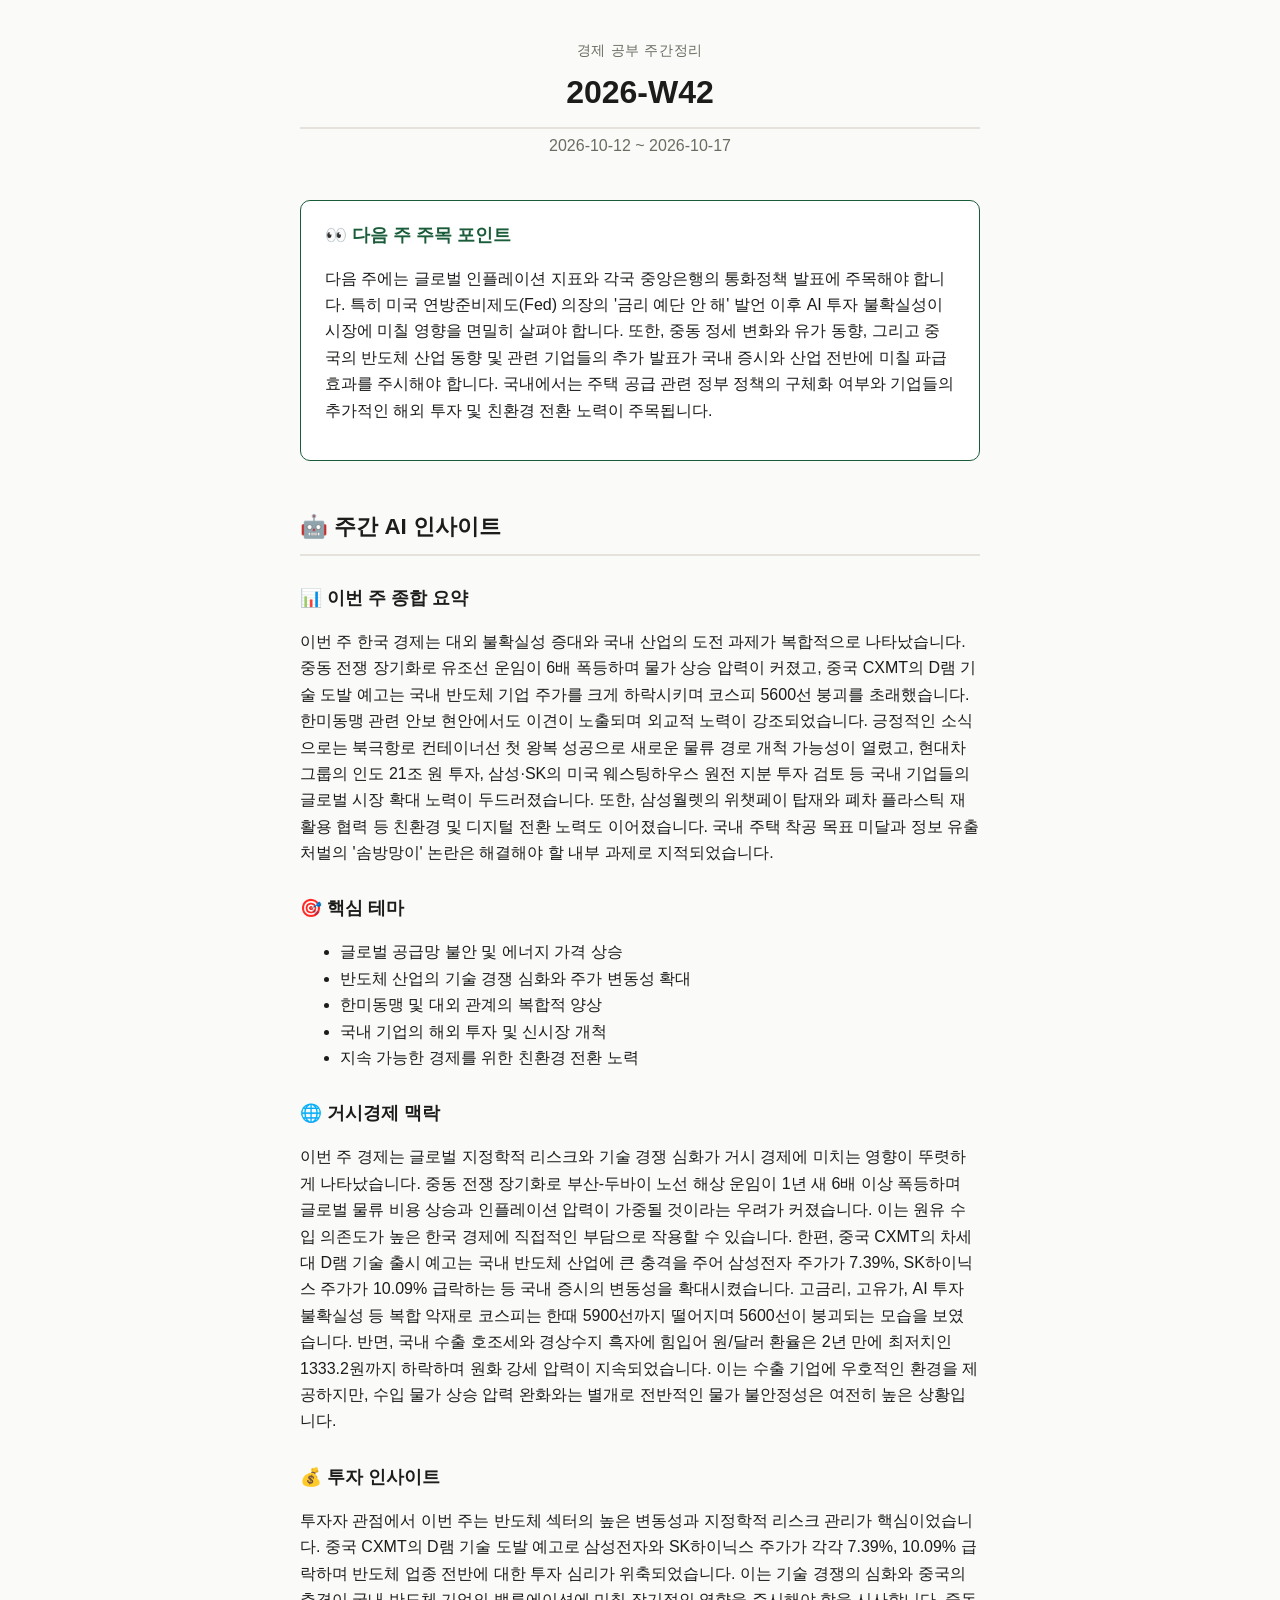
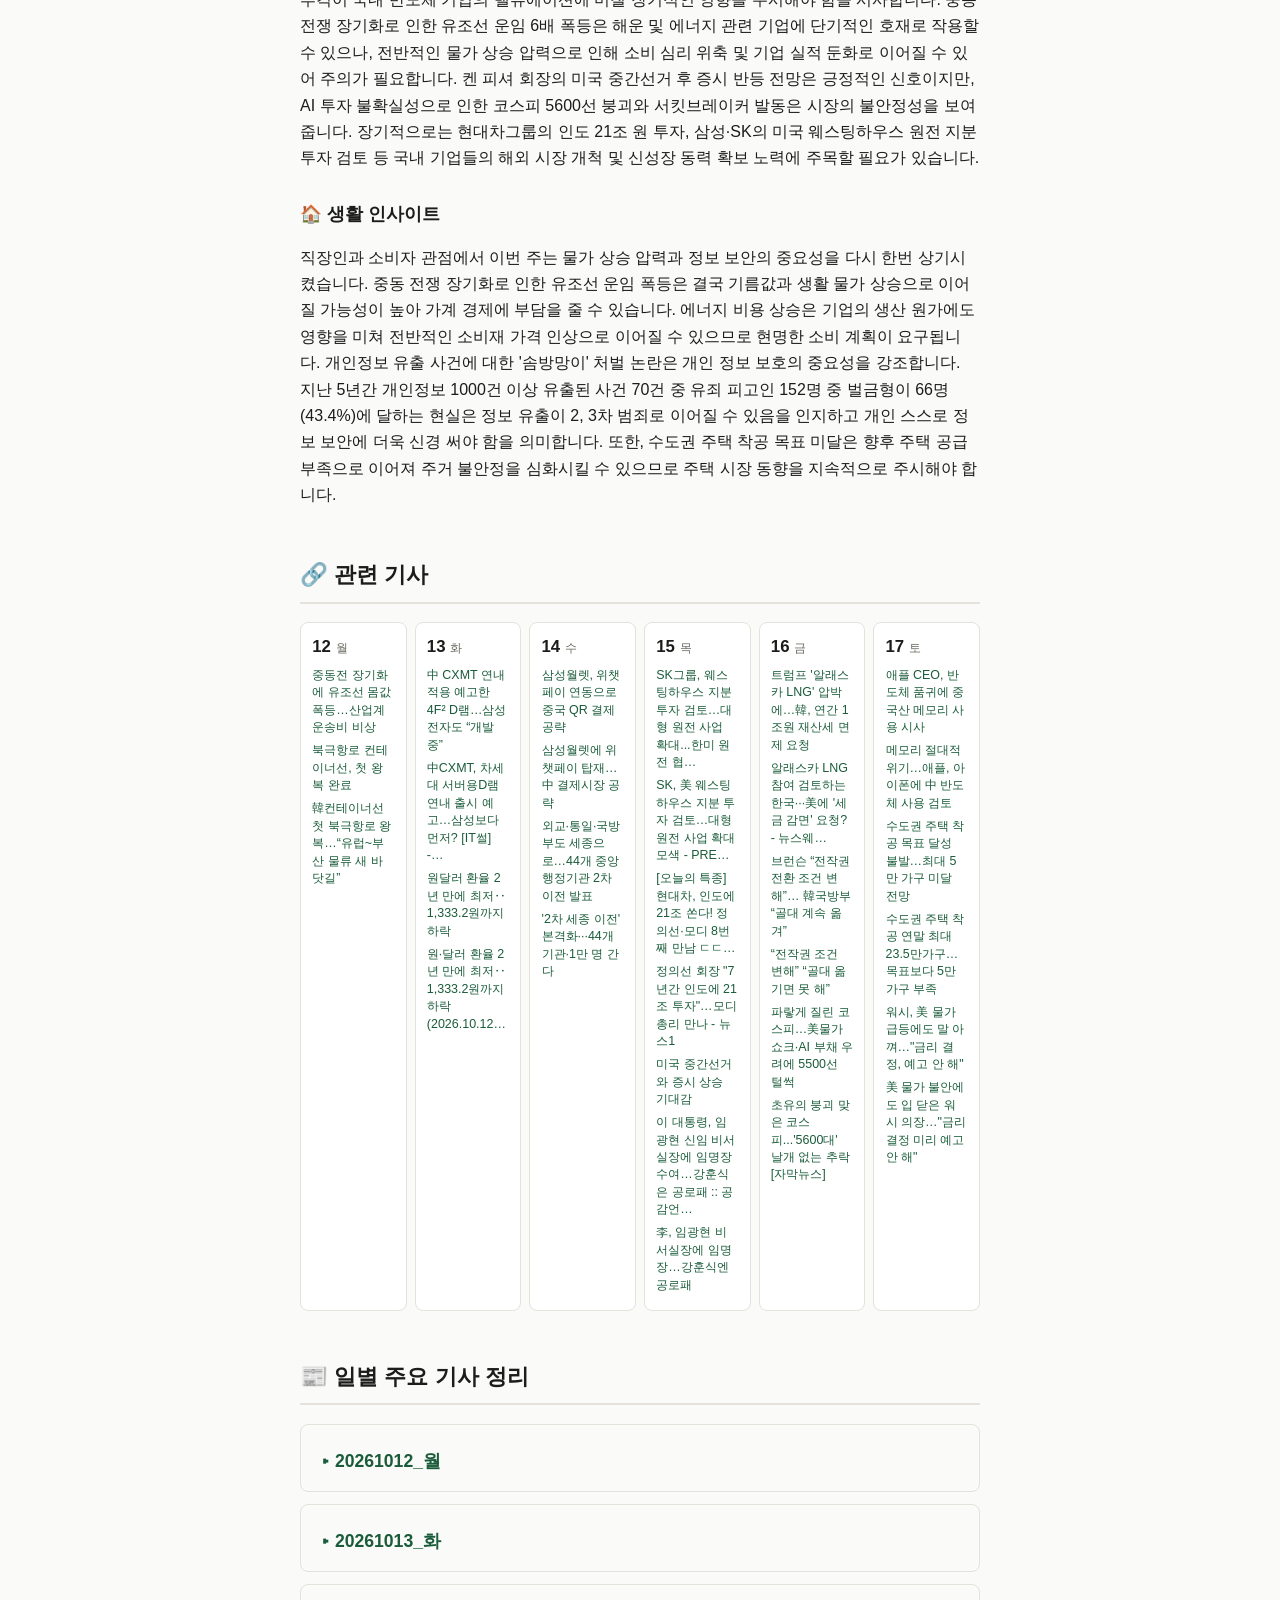
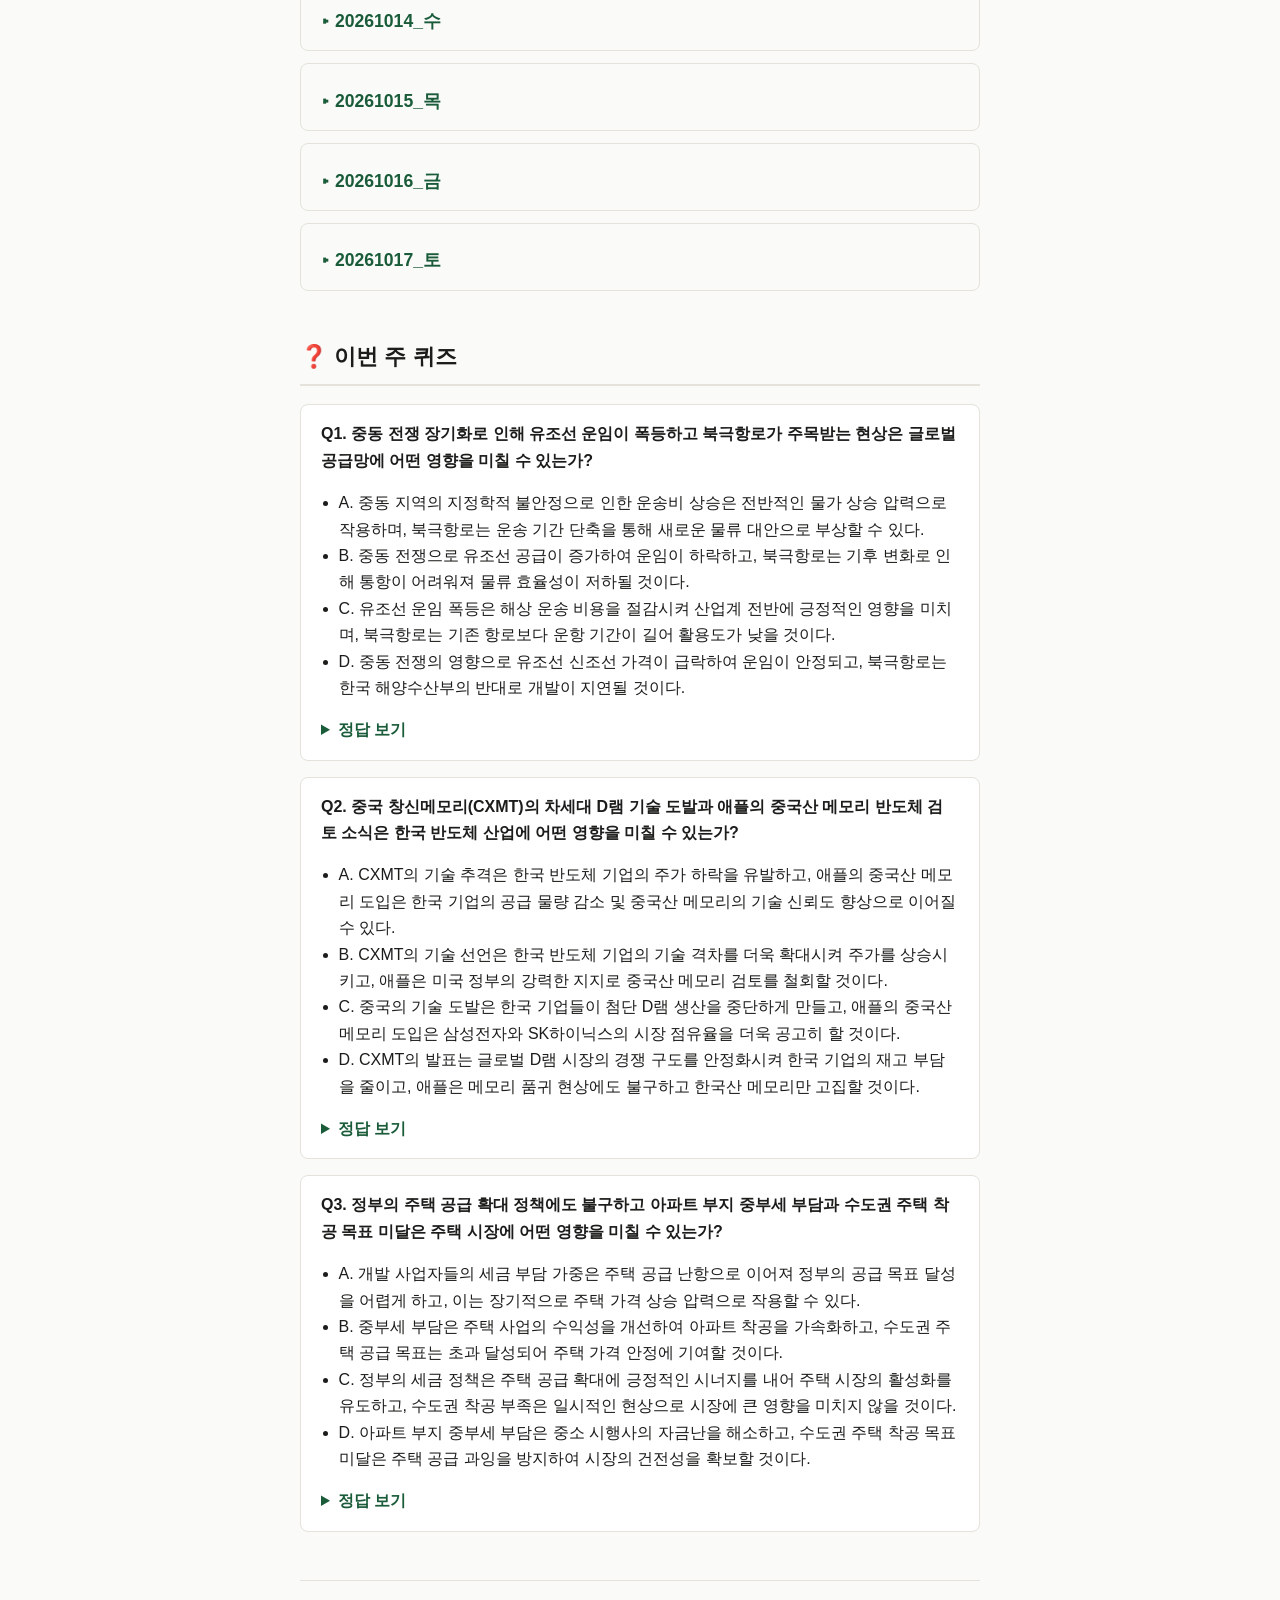
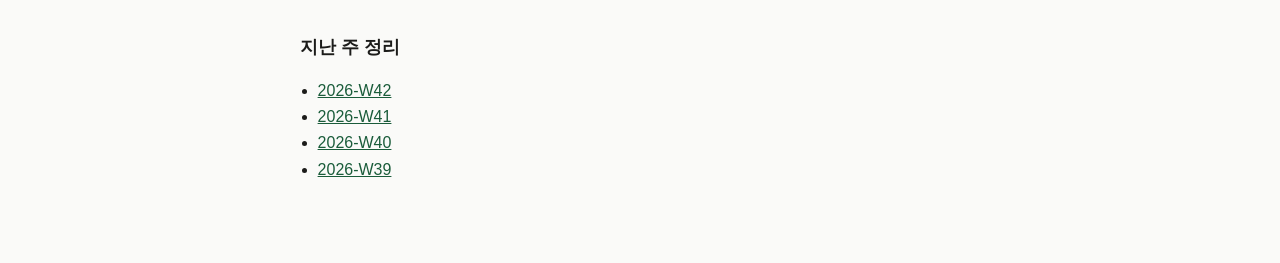
==== commit ca38f3bc: "docs: 주간 정리 웹사이트 갱신" ====
--- a/docs/index.html
+++ b/docs/index.html
@@ -3,33 +3,33 @@
 <head>
 <meta charset="utf-8">
 <meta name="viewport" content="width=device-width, initial-scale=1">
-<title>2026-W41 경제 공부 주간정리</title>
+<title>2026-W42 경제 공부 주간정리</title>
 <link rel="stylesheet" href="style.css">
 </head>
 <body>
   <header>
     <p class="site-name">경제 공부 주간정리</p>
-    <h1>2026-W41</h1>
-    <p class="period">2026-10-05 ~ 2026-10-10</p>
+    <h1>2026-W42</h1>
+    <p class="period">2026-10-12 ~ 2026-10-17</p>
   </header>
 
   <section class="next-watch">
     <h2>👀 다음 주 주목 포인트</h2>
-    <p>다음 주에는 국내 금융권의 AI 해킹 사태 후속 조치와 금융당국의 보안 강화 대책 발표에 주목해야 합니다. 특히, AI 기반 침투 도구 '아르텍스'의 공개 개발 중단에도 불구하고 이미 배포된 사본으로 인한 추가 위협 가능성이 남아있어 금융권의 대응이 중요합니다. 미국 트럼프 대통령의 무역 정책 관련 발언과 중간선거 결과에 따른 글로벌 통상 환경 변화도 주요 관전 포인트입니다. 또한, 한국은행의 기준금리 인상 여부와 그에 따른 시장 반응, 그리고 유럽 재정 위기 관련 지표들도 면밀히 살펴봐야 할 것입니다. SK 용인 반도체 클러스터 건설 진행 상황과 반도체 소재 공급망 관련 소식도 지속적인 관심이 필요합니다.</p>
+    <p>다음 주에는 글로벌 인플레이션 지표와 각국 중앙은행의 통화정책 발표에 주목해야 합니다. 특히 미국 연방준비제도(Fed) 의장의 '금리 예단 안 해' 발언 이후 AI 투자 불확실성이 시장에 미칠 영향을 면밀히 살펴야 합니다. 또한, 중동 정세 변화와 유가 동향, 그리고 중국의 반도체 산업 동향 및 관련 기업들의 추가 발표가 국내 증시와 산업 전반에 미칠 파급 효과를 주시해야 합니다. 국내에서는 주택 공급 관련 정부 정책의 구체화 여부와 기업들의 추가적인 해외 투자 및 친환경 전환 노력이 주목됩니다.</p>
   </section>
 
   <section class="insights">
     <h1>🤖 주간 AI 인사이트</h1>
     <h2>📊 이번 주 종합 요약</h2>
-    <p>2026년 10월 41주차 한국 경제는 AI 기술의 양면성을 극명하게 보여주며, 글로벌 경제 불안정과 국내 산업의 핵심 이슈들이 부각된 한 주였습니다. AI 해킹 도구 '아르텍스'를 활용한 국내 금융권 전방위 공격으로 정보보안의 중요성이 재차 강조되었고, 이는 AI 기술이 가져올 수 있는 위협을 실감하게 했습니다. 동시에 삼성전자의 분기 영업이익 100조 원 돌파와 SK의 용인 반도체 클러스터 속도전은 AI 반도체 시장의 초호황과 한국 주력 산업의 견고함을 보여주었습니다. 그러나 반도체 소재 품귀 현상과 미국 트럼프 대통령의 300% 관세 협박은 공급망 불안정과 통상 압력이라는 대외 리스크를 부각시켰습니다. 국내적으로는 국가핵심기술 유출 증가, 간병보험 사기 급증, 은행 부실채권 폭증 등 내부 취약점들이 드러났으며, 부동산 시장의 초급매 속출과 연기금의 주주권 강화 움직임도 주목할 만했습니다. 유럽발 재정 위기 우려와 남북 관계의 군사적 긴장 고조는 거시경제 및 지정학적 불안 요소를 더했습니다.</p>
+    <p>이번 주 한국 경제는 대외 불확실성 증대와 국내 산업의 도전 과제가 복합적으로 나타났습니다. 중동 전쟁 장기화로 유조선 운임이 6배 폭등하며 물가 상승 압력이 커졌고, 중국 CXMT의 D램 기술 도발 예고는 국내 반도체 기업 주가를 크게 하락시키며 코스피 5600선 붕괴를 초래했습니다. 한미동맹 관련 안보 현안에서도 이견이 노출되며 외교적 노력이 강조되었습니다. 긍정적인 소식으로는 북극항로 컨테이너선 첫 왕복 성공으로 새로운 물류 경로 개척 가능성이 열렸고, 현대차그룹의 인도 21조 원 투자, 삼성·SK의 미국 웨스팅하우스 원전 지분 투자 검토 등 국내 기업들의 글로벌 시장 확대 노력이 두드러졌습니다. 또한, 삼성월렛의 위챗페이 탑재와 폐차 플라스틱 재활용 협력 등 친환경 및 디지털 전환 노력도 이어졌습니다. 국내 주택 착공 목표 미달과 정보 유출 처벌의 '솜방망이' 논란은 해결해야 할 내부 과제로 지적되었습니다.</p>
     <h2>🎯 핵심 테마</h2>
-    <ul><li>AI 기술의 양면성 (기회와 위협)</li><li>글로벌 공급망 및 통상 환경 불안정</li><li>국내 산업 핵심 기술 보호 및 육성</li><li>금융 시스템의 취약성 및 리스크 관리</li><li>부동산 시장의 불확실성</li></ul>
+    <ul><li>글로벌 공급망 불안 및 에너지 가격 상승</li><li>반도체 산업의 기술 경쟁 심화와 주가 변동성 확대</li><li>한미동맹 및 대외 관계의 복합적 양상</li><li>국내 기업의 해외 투자 및 신시장 개척</li><li>지속 가능한 경제를 위한 친환경 전환 노력</li></ul>
     <h2>🌐 거시경제 맥락</h2>
-    <p>이번 주 경제는 AI 기술의 발전이 가져오는 기회와 위협, 그리고 글로벌 경제의 불확실성이 복합적으로 작용하는 모습을 보였습니다. 먼저, AI 해킹 도구 '아르텍스'를 활용한 국내 금융권 공격은 AI 기술이 단순한 산업 혁신을 넘어 국가 안보와 금융 시스템의 안정성을 위협할 수 있음을 보여주었습니다. 이는 AI 시대의 새로운 보안 패러다임 구축이 시급함을 시사합니다. 한편, 삼성전자가 국내 기업 최초로 분기 영업이익 100조 원을 돌파하고 연간 영업이익이 약 370조 원에 육박할 것으로 전망되는 등 AI 반도체 시장의 초호황은 한국 경제의 강력한 성장 동력을 확인시켜 주었습니다. 그러나 반도체 소재 품귀 현상으로 인한 '칩플레이션' 우려와 중국의 피지컬 AI 및 로봇 시장 선점 투자는 글로벌 기술 패권 경쟁의 심화를 보여주며 한국의 지속적인 투자를 요구하고 있습니다. 유럽에서는 프랑스 10년물 국채 금리가 한때 5%를 넘어 2002년 이후 최고치를 기록하는 등 재정 위기 우려가 고조되어 유로화 가치가 17개월 만에 최저치를 기록하며 글로벌 금융 시장의 불안정성을 키웠습니다. 국내 은행권의 부실채권이 3년간 70% 넘게 폭증하여 2026년 3월 기준 17조 7천억 원에 달하는 점은 경기 부진 장기화와 금리 인상 가능성 속에서 금융 건전성 악화에 대한 경고음을 울리고 있습니다.</p>
+    <p>이번 주 경제는 글로벌 지정학적 리스크와 기술 경쟁 심화가 거시 경제에 미치는 영향이 뚜렷하게 나타났습니다. 중동 전쟁 장기화로 부산-두바이 노선 해상 운임이 1년 새 6배 이상 폭등하며 글로벌 물류 비용 상승과 인플레이션 압력이 가중될 것이라는 우려가 커졌습니다. 이는 원유 수입 의존도가 높은 한국 경제에 직접적인 부담으로 작용할 수 있습니다. 한편, 중국 CXMT의 차세대 D램 기술 출시 예고는 국내 반도체 산업에 큰 충격을 주어 삼성전자 주가가 7.39%, SK하이닉스 주가가 10.09% 급락하는 등 국내 증시의 변동성을 확대시켰습니다. 고금리, 고유가, AI 투자 불확실성 등 복합 악재로 코스피는 한때 5900선까지 떨어지며 5600선이 붕괴되는 모습을 보였습니다. 반면, 국내 수출 호조세와 경상수지 흑자에 힘입어 원/달러 환율은 2년 만에 최저치인 1333.2원까지 하락하며 원화 강세 압력이 지속되었습니다. 이는 수출 기업에 우호적인 환경을 제공하지만, 수입 물가 상승 압력 완화와는 별개로 전반적인 물가 불안정성은 여전히 높은 상황입니다.</p>
     <h2>💰 투자 인사이트</h2>
-    <p>투자자 관점에서 이번 주는 AI 관련 산업의 성장 잠재력과 함께 잠재적 리스크를 동시에 고려해야 함을 시사합니다. 삼성전자의 분기 영업이익 100조 원 돌파는 AI 반도체 수요 폭증에 따른 메모리 반도체 시장의 강력한 성장세를 반영하며, 관련 기업에 대한 긍정적인 투자 심리를 유지할 것으로 보입니다. 그러나 반도체 소재 품귀 현상으로 인한 '칩플레이션'은 원가 상승 압력으로 작용할 수 있어 공급망 안정성이 확보된 기업에 주목할 필요가 있습니다. 중국이 피지컬 AI에 43조 원을 투자하며 로봇 시장 선점에 나서는 것은 장기적인 관점에서 로봇 및 AI 관련 한국 기업들의 경쟁력 강화 노력을 주시해야 함을 의미합니다. 국내 ETF 시장에서 20.4%에 달하는 239개 상품이 '좀비상품'으로 분류되는 현상은 투자 시 유동성과 실제 거래량을 면밀히 확인해야 한다는 경고입니다. 또한, 연기금의 독립이사 선임 및 주주권 강화 움직임은 기업 지배구조 개선과 주주 환원 정책에 대한 기대감을 높일 수 있으나, 과도한 경영 개입 우려도 상존합니다. 부동산 시장에서는 압구정 등 재건축 단지에서 최대 40억 원 차이 나는 '초급매'가 속출하고 있어 급매물 출회 가능성을 염두에 둔 신중한 접근이 요구됩니다.</p>
+    <p>투자자 관점에서 이번 주는 반도체 섹터의 높은 변동성과 지정학적 리스크 관리가 핵심이었습니다. 중국 CXMT의 D램 기술 도발 예고로 삼성전자와 SK하이닉스 주가가 각각 7.39%, 10.09% 급락하며 반도체 업종 전반에 대한 투자 심리가 위축되었습니다. 이는 기술 경쟁의 심화와 중국의 추격이 국내 반도체 기업의 밸류에이션에 미칠 장기적인 영향을 주시해야 함을 시사합니다. 중동 전쟁 장기화로 인한 유조선 운임 6배 폭등은 해운 및 에너지 관련 기업에 단기적인 호재로 작용할 수 있으나, 전반적인 물가 상승 압력으로 인해 소비 심리 위축 및 기업 실적 둔화로 이어질 수 있어 주의가 필요합니다. 켄 피셔 회장의 미국 중간선거 후 증시 반등 전망은 긍정적인 신호이지만, AI 투자 불확실성으로 인한 코스피 5600선 붕괴와 서킷브레이커 발동은 시장의 불안정성을 보여줍니다. 장기적으로는 현대차그룹의 인도 21조 원 투자, 삼성·SK의 미국 웨스팅하우스 원전 지분 투자 검토 등 국내 기업들의 해외 시장 개척 및 신성장 동력 확보 노력에 주목할 필요가 있습니다.</p>
     <h2>🏠 생활 인사이트</h2>
-    <p>직장인과 소비자 관점에서 이번 주는 개인 정보 보안과 재정 건전성 관리가 더욱 중요해졌음을 보여줍니다. AI 해킹 공격으로 금융권의 정보보호 시스템 허점이 드러난 만큼, 개인은 금융 정보 유출 가능성에 대비하고 의심스러운 연락이나 웹사이트에 대한 경각심을 높여야 합니다. 간병보험 사기 100배 급증 사례는 보험 상품 가입 시 약관을 꼼꼼히 확인하고, 보험금 청구 과정에서 제3자의 부당한 개입에 주의해야 함을 알려줍니다. 또한, 한국은행의 부실채권 70% 폭증 소식은 경기 둔화와 금리 인상 가능성 속에서 가계 부채 관리의 중요성을 다시 한번 상기시킵니다. 트럼프 대통령의 관세 협박과 유럽발 재정 위기 우려는 글로벌 경제의 불확실성이 국내 물가와 고용 시장에 영향을 미칠 수 있음을 시사하므로, 소비와 재정 계획에 있어 보수적인 접근이 필요합니다. 농지 전수조사 후속 조치로 투기 목적이 아닌 농지에 대한 처분 의무가 면제되는 것은 농업인들에게는 긍정적인 소식입니다.</p>
+    <p>직장인과 소비자 관점에서 이번 주는 물가 상승 압력과 정보 보안의 중요성을 다시 한번 상기시켰습니다. 중동 전쟁 장기화로 인한 유조선 운임 폭등은 결국 기름값과 생활 물가 상승으로 이어질 가능성이 높아 가계 경제에 부담을 줄 수 있습니다. 에너지 비용 상승은 기업의 생산 원가에도 영향을 미쳐 전반적인 소비재 가격 인상으로 이어질 수 있으므로 현명한 소비 계획이 요구됩니다. 개인정보 유출 사건에 대한 '솜방망이' 처벌 논란은 개인 정보 보호의 중요성을 강조합니다. 지난 5년간 개인정보 1000건 이상 유출된 사건 70건 중 유죄 피고인 152명 중 벌금형이 66명(43.4%)에 달하는 현실은 정보 유출이 2, 3차 범죄로 이어질 수 있음을 인지하고 개인 스스로 정보 보안에 더욱 신경 써야 함을 의미합니다. 또한, 수도권 주택 착공 목표 미달은 향후 주택 공급 부족으로 이어져 주거 불안정을 심화시킬 수 있으므로 주택 시장 동향을 지속적으로 주시해야 합니다.</p>
   </section>
 
   
@@ -37,28 +37,28 @@
         <h1>🔗 관련 기사</h1>
         <div class="link-calendar">
           <div class="link-day">
-            <div class="link-day-head">5<span>월</span></div>
-            <ul class="link-list"><li><a href="https://www.ytn.co.kr/_ln/0103_202610060719542617" target="_blank" rel="noopener noreferrer">5대 은행 뚫렸다...금융권서 현실화한 AI 해킹 [스타트 경제]</a></li><li><a href="https://www.mt.co.kr/finance/2026/10/05/2026100515231383866" target="_blank" rel="noopener noreferrer">고객 돈은 안 털렸지만…금융권 덮친 'AI 해킹', 더 큰 공포 시작되나 -…</a></li><li><a href="https://www.nbnbiz.co.kr/news/articleView.html?idxno=46200" target="_blank" rel="noopener noreferrer">[nbn시사분석]국가핵심기술 유출, 중국 관련 83%는 무엇을 보여주나…반도…</a></li><li><a href="https://www.ytn.co.kr/_ln/0101_202609270925076243" target="_blank" rel="noopener noreferrer">간병보험 위장청구 급증..."간병인 1명에 최대 5천만 원 청구도"</a></li><li><a href="https://www.donga.com/news/Inter/article/all/20261005/134784271/2" target="_blank" rel="noopener noreferrer">“美에 공장 안 지으면 300% 관세”… 유세전 트럼프, 투자압박 높여</a></li><li><a href="https://www.youtube.com/shorts/VRbfUaq5rb4" target="_blank" rel="noopener noreferrer">美에 공장 지어라 트럼프, 300% 관세 카드 (20261005) - You…</a></li></ul>
-          </div>
-          <div class="link-day">
-            <div class="link-day-head">6<span>화</span></div>
-            <ul class="link-list"><li><a href="https://www.moneytoring.ai/mv/2247803" target="_blank" rel="noopener noreferrer">은행권 AI 해킹과 개인정보 유출 점검 및 보상 논의</a></li><li><a href="https://realty.chosun.com/site/data/html_dir/2026/10/06/2026100601231.html" target="_blank" rel="noopener noreferrer">AI 해킹에 뚫린 금융권…은행장들 줄줄이 국감 불려가나 - 땅집고 &gt; 산업</a></li><li><a href="https://www.youtube.com/watch?v=qnT1pryb6no" target="_blank" rel="noopener noreferrer">2026년 10월 6일 매일경제 1면…'피지컬 AI 굴기' 뒤엔 中 완성차…</a></li><li><a href="https://v.daum.net/v/20261006122759783" target="_blank" rel="noopener noreferrer">[2026국감]국감장 나타난 中 휴머노이드 로봇…"韓 피지컬 AI 투자 부족…</a></li><li><a href="https://www.youtube.com/watch?v=aHn2SZfng94" target="_blank" rel="noopener noreferrer">[속보] “北이 매설한 지뢰” DMZ 폭발 최종 결론 軍 “사과하고 지뢰 제…</a></li><li><a href="https://www.newspim.com/news/view/20261009000002" target="_blank" rel="noopener noreferrer">韓 "北 지뢰는 정전협정 위반"…유엔서 사과·책임 촉구</a></li></ul>
-          </div>
-          <div class="link-day">
-            <div class="link-day-head">7<span>수</span></div>
-            <ul class="link-list"><li><a href="https://www.youtube.com/watch?v=NhjgUQho-3o" target="_blank" rel="noopener noreferrer">[뉴스픽] 유럽 '퍼주기 악몽'..."세계 위기 터진다?" - YouTube</a></li><li><a href="https://www.youtube.com/watch?v=9AI4vz7tPRI" target="_blank" rel="noopener noreferrer">[뉴스픽] 유럽 '퍼주기 악몽'..."세계 위기 터진다?" - YouTube</a></li><li><a href="https://www.youtube.com/watch?v=WQoxjlyBjoI" target="_blank" rel="noopener noreferrer">[LIVE] "국회·대통령, 대법원장 제청에 관여 못 해"…조희대 대법원장…</a></li><li><a href="https://www.dailian.co.kr/news/view/1698324/%EC%A1%B0%ED%9D%AC%EB%8C%80-%EA%B5%AD%ED%9A%8C%EB%8C%80%ED%86%B5%EB%A0%B9-%EB%8C%80%EB%B2%95%EC%9B%90%EC%9E%A5-%EC%A0%9C%EC%B2%AD-%EA%B4%80%EC%97%AC-2026" target="_blank" rel="noopener noreferrer">조희대 "국회·대통령, 대법원장 제청에 관여할 수 없어"</a></li></ul>
-          </div>
-          <div class="link-day">
-            <div class="link-day-head">8<span>목</span></div>
-            <ul class="link-list"><li><a href="https://www.etnews.com/20261007000151" target="_blank" rel="noopener noreferrer">애플·LG전자, AI 스마트홈 기기 공동 개발…도어락·보안 카메라 등 출시…</a></li><li><a href="https://www.edaily.co.kr/News/Read?newsId=05284086645610624&amp;mediaCodeNo=257" target="_blank" rel="noopener noreferrer">LG전자·애플, AI 스마트홈 동맹</a></li></ul>
-          </div>
-          <div class="link-day">
-            <div class="link-day-head">9<span>금</span></div>
-            <ul class="link-list"><li><a href="https://magazine.hankyung.com/business/article/202610081100b" target="_blank" rel="noopener noreferrer">삼성전자 분기 영업이익 100조 시대 열어 위클리 이슈  │ 한경매거진&amp;북</a></li><li><a href="https://www.donga.com/news/Economy/article/all/20261009/134812803/2" target="_blank" rel="noopener noreferrer">삼성전자, 엔비디아도 못한 ‘영업익 100조’ 시대 열어</a></li><li><a href="https://www.kyocharoworld.com/trump-dhs-70000-opt-fee-international-students" target="_blank" rel="noopener noreferrer">시카고교차로 미 유학생 OPT에 7만달러 수수료 추진…취업 문턱 크게 높아지…</a></li><li><a href="https://jobkoreausa.com/community/view.html?no=10961" target="_blank" rel="noopener noreferrer">美, 유학생 취업에 7만 달러 수수료 물린다…연장 땐 3만 달러 - Jobk…</a></li><li><a href="https://v.daum.net/v/5PxNmzmjRl" target="_blank" rel="noopener noreferrer">"거품 빠지기 시작했다" 40억 떨어진 강남 압구정 아파트 '초급매' 속출…</a></li><li><a href="https://news.jkn.co.kr/post/1013325" target="_blank" rel="noopener noreferrer">‘초급매’ 붙은 압구정 아파트…같은 평형 호가 41억 차이...강남에 등장한…</a></li><li><a href="https://www.youtube.com/watch?v=lOdZvYlLBOQ" target="_blank" rel="noopener noreferrer">송미령 장관 "명백한 투기 아니면 처분 면제"…연내 농지 특별조치법 제정 추…</a></li><li><a href="https://www.news1.kr/economy/trend/6313988" target="_blank" rel="noopener noreferrer">상속·고령농·관행 임대차, 농지 처분서 제외…특별조치법으로 양성화 - 뉴스1</a></li></ul>
-          </div>
-          <div class="link-day">
-            <div class="link-day-head">10<span>토</span></div>
-            <ul class="link-list"><li><a href="https://www.biztribune.co.kr/news/articleView.html?idxno=360389" target="_blank" rel="noopener noreferrer">[이슈+] 광주 직접 찾은 최태원…400조 반도체 클러스터 '속도전'의 조건…</a></li><li><a href="https://www.seoul.co.kr/news/economy/industry/2026/10/09/20261009500140" target="_blank" rel="noopener noreferrer">최태원 “용인 12년 당겨도 부족”…호남 반도체 ‘3분의 2 규모’ 속도전</a></li><li><a href="https://www.newspim.com/news/view/20261010000028" target="_blank" rel="noopener noreferrer">금융권 연쇄 해킹 '아르텍스' 공개 개발 중단</a></li><li><a href="https://www.youtube.com/watch?v=BOZGT5qCE4A" target="_blank" rel="noopener noreferrer">"금융권 해킹에 악용"...AI 도구 '아르텍스' 공개 중단 / YTN -…</a></li><li><a href="https://imnews.imbc.com/replay/2026/nw2500/article/6856884_36989.html" target="_blank" rel="noopener noreferrer">위성락 안보실장 이달 방미 추진‥냉기류 뚫나</a></li><li><a href="https://imnews.imbc.com/replay/2026/nwdesk/article/6856843_37004.html" target="_blank" rel="noopener noreferrer">한미관계 곳곳 '난기류'‥위성락 안보실장 방미 검토</a></li></ul>
+            <div class="link-day-head">12<span>월</span></div>
+            <ul class="link-list"><li><a href="https://www.nvp.co.kr/news/articleView.html?idxno=319496" target="_blank" rel="noopener noreferrer">중동전 장기화에 유조선 몸값 폭등…산업계 운송비 비상</a></li><li><a href="https://ktpress.net/shipping-general/515-%EB%B6%81%EA%B7%B9%ED%95%AD%EB%A1%9C-%EC%BB%A8%ED%85%8C%EC%9D%B4%EB%84%88%EC%84%A0-%EC%B2%AB-%EC%99%95%EB%B3%B5-%EC%99%84%EB%A3%8C" target="_blank" rel="noopener noreferrer">북극항로 컨테이너선, 첫 왕복 완료</a></li><li><a href="https://www.donga.com/news/Economy/article/all/20261013/134832718/1" target="_blank" rel="noopener noreferrer">韓컨테이너선 첫 북극항로 왕복…“유럽~부산 물류 새 바닷길”</a></li></ul>
+          </div>
+          <div class="link-day">
+            <div class="link-day-head">13<span>화</span></div>
+            <ul class="link-list"><li><a href="https://www.donga.com/news/Economy/article/all/20261014/134841408/1" target="_blank" rel="noopener noreferrer">中 CXMT 연내 적용 예고한 4F² D램…삼성전자도 “개발 중”</a></li><li><a href="https://www.mt.co.kr/tech/2026/10/12/2026101208102476383" target="_blank" rel="noopener noreferrer">中CXMT, 차세대 서버용D램 연내 출시 예고…삼성보다 먼저? [IT썰] -…</a></li><li><a href="https://imnews.imbc.com/replay/2026/nw1200/article/6857227_36967.html" target="_blank" rel="noopener noreferrer">원달러 환율 2년 만에 최저‥1,333.2원까지 하락</a></li><li><a href="https://www.youtube.com/watch?v=b2C0Y3QQcWY" target="_blank" rel="noopener noreferrer">원·달러 환율 2년 만에 최저‥1,333.2원까지 하락 (2026.10.12…</a></li></ul>
+          </div>
+          <div class="link-day">
+            <div class="link-day-head">14<span>수</span></div>
+            <ul class="link-list"><li><a href="https://www.sbhnews.com/news/samsung-wallet-wechatpay-china-qr-6403e9ac-2026-10-13-PM-07-39" target="_blank" rel="noopener noreferrer">삼성월렛, 위챗페이 연동으로 중국 QR 결제 공략</a></li><li><a href="https://www.hankyung.com/article/2026101397811" target="_blank" rel="noopener noreferrer">삼성월렛에 위챗페이 탑재…中 결제시장 공략</a></li><li><a href="https://www.donga.com/news/Politics/article/all/20261013/134833723/1" target="_blank" rel="noopener noreferrer">외교·통일·국방부도 세종으로…44개 중앙행정기관 2차 이전 발표</a></li><li><a href="https://www.mois.go.kr/video/bbs/type019/commonSelectBoardArticle.do?bbsId=BBSMSTR_000000000255&amp;nttId=130184" target="_blank" rel="noopener noreferrer">'2차 세종 이전' 본격화···44개 기관·1만 명 간다</a></li></ul>
+          </div>
+          <div class="link-day">
+            <div class="link-day-head">15<span>목</span></div>
+            <ul class="link-list"><li><a href="https://news.jkn.co.kr/post/1024622" target="_blank" rel="noopener noreferrer">SK그룹, 웨스팅하우스 지분투자 검토…대형 원전 사업 확대...한미 원전 협…</a></li><li><a href="http://www.press9.kr/news/articleView.html?idxno=84266" target="_blank" rel="noopener noreferrer">SK, 美 웨스팅하우스 지분 투자 검토…대형 원전 사업 확대 모색 - PRE…</a></li><li><a href="https://www.youtube.com/shorts/rG6XhKQlCEI" target="_blank" rel="noopener noreferrer">[오늘의 특종] 현대차, 인도에 21조 쏜다! 정의선·모디 8번째 만남 ㄷㄷ…</a></li><li><a href="https://www.news1.kr/industry/auto-industry/6319054" target="_blank" rel="noopener noreferrer">정의선 회장 "7년간 인도에 21조 투자"…모디 총리 만나 - 뉴스1</a></li><li><a href="https://www.cksehf.com/2026/10/blog-post_870.html" target="_blank" rel="noopener noreferrer">미국 중간선거와 증시 상승 기대감</a></li><li><a href="https://www.newsis.com/view/NISX20261015_0003826959" target="_blank" rel="noopener noreferrer">이 대통령, 임광현 신임 비서실장에 임명장 수여…강훈식은 공로패 :: 공감언…</a></li><li><a href="https://www.donga.com/news/Politics/article/all/20261015/134845617/1" target="_blank" rel="noopener noreferrer">李, 임광현 비서실장에 임명장…강훈식엔 공로패</a></li></ul>
+          </div>
+          <div class="link-day">
+            <div class="link-day-head">16<span>금</span></div>
+            <ul class="link-list"><li><a href="https://news.mtn.co.kr/article/2026101613373816222" target="_blank" rel="noopener noreferrer">트럼프 '알래스카 LNG' 압박에…韓, 연간 1조원 재산세 면제 요청</a></li><li><a href="https://www.newsway.co.kr/news/view?ud=2026101609442373977" target="_blank" rel="noopener noreferrer">알래스카 LNG 참여 검토하는 한국···美에 '세금 감면' 요청? - 뉴스웨…</a></li><li><a href="https://www.donga.com/news/Inter/article/all/20261016/134851741/2" target="_blank" rel="noopener noreferrer">브런슨 “전작권 전환 조건 변해”… 韓국방부 “골대 계속 옮겨”</a></li><li><a href="https://m.seoul.co.kr/news/2026/10/16/20261016001005" target="_blank" rel="noopener noreferrer">“전작권 조건 변해” “골대 옮기면 못 해”</a></li><li><a href="https://www.donga.com/news/Economy/article/all/20261015/134845867/1" target="_blank" rel="noopener noreferrer">파랗게 질린 코스피…美물가 쇼크·AI 부채 우려에 5500선 털썩</a></li><li><a href="https://www.ytn.co.kr/_ln/0134_202610150918401998" target="_blank" rel="noopener noreferrer">초유의 붕괴 맞은 코스피...'5600대' 날개 없는 추락 [자막뉴스]</a></li></ul>
+          </div>
+          <div class="link-day">
+            <div class="link-day-head">17<span>토</span></div>
+            <ul class="link-list"><li><a href="https://www.hankyung.com/article/2026101670441" target="_blank" rel="noopener noreferrer">애플 CEO, 반도체 품귀에 중국산 메모리 사용 시사</a></li><li><a href="https://www.hankyung.com/article/2026101652367" target="_blank" rel="noopener noreferrer">메모리 절대적 위기…애플, 아이폰에 中 반도체 사용 검토</a></li><li><a href="https://www.seoul.co.kr/news/economy/2026/10/16/20261016500219" target="_blank" rel="noopener noreferrer">수도권 주택 착공 목표 달성 불발…최대 5만 가구 미달 전망</a></li><li><a href="https://www.pinpointnews.co.kr/news/articleView.html?idxno=496045" target="_blank" rel="noopener noreferrer">수도권 주택 착공 연말 최대 23.5만가구…목표보다 5만가구 부족</a></li><li><a href="https://mobile.newsis.com/view/NISX20261016_0003829027" target="_blank" rel="noopener noreferrer">워시, 美 물가 급등에도 말 아껴…"금리 결정, 예고 안 해"</a></li><li><a href="https://www.widedaily.com/news/articleView.html?idxno=302052" target="_blank" rel="noopener noreferrer">美 물가 불안에도 입 닫은 워시 의장…"금리 결정 미리 예고 안 해"</a></li></ul>
           </div></div>
       </section>
 
@@ -66,172 +66,178 @@
     <h1>📰 일별 주요 기사 정리</h1>
     
       <details class="day">
-        <summary>20261005_월</summary>
-        
-        <article class="story">
-          <h3>▶ AI 해킹, 한국 금융 초토화 <span class="story-type"></span></h3>
-          <p><strong>무슨 일</strong> 2026년 10월 5일, AI를 활용한 해킹 공격이 국내 금융회사들을 대상으로 전방위적으로 발생하여 금융 시스템이 초토화되었다. 은행, 저축은행, 캐피탈을 넘어 보험·증권업권까지 공격당한 것으로 나타났다.</p>
-          <p><strong>배경/논의 내용</strong> 금융당국은 7개 금융사 해킹 사건에서 동일한 공격자의 인터넷 주소가 확인되었고, 일부 공격에서 인공지능 기반 자율 침투 도구인 ARTEX의 활용 흔적이 금융보안원 조사에서 확인되어 AI 활용 가능성을 조사하고 있다.</p>
-          <p><strong>효과/시사점</strong> 정부 기관이 다음 타깃이 될 수 있다는 우려 속에 이재명 대통령은 10월 4일 AI 에이전트를 이용한 해킹 사안과 관련해 철저한 조사 및 대책 마련을 지시하며 전반적인 보안 강화의 필요성을 강조했다. 또한, 향후 보이스피싱 같은 2차 피해로 이어질 수 있다고 주의를 당부했다.</p>
-        </article>
-        <article class="story">
-          <h3>▶ 국가핵심기술 유출 역대 최고 <span class="story-type"></span></h3>
-          <p><strong>무슨 일</strong> 국가핵심기술 유출 건수가 역대 최고 기록을 경신하며 심각한 수준에 도달했다.</p>
-          <p><strong>배경/논의 내용</strong> 최근 5년간 산업기술보호법 위반으로 적발된 산업기술 및 국가핵심기술 해외유출은 총 120건으로 집계되었으며, 이 중 국가 핵심기술 유출은 36건으로 전체의 30%를 차지했다. 특히 올해 7월까지 적발된 13건의 유출 사건 중 5건이 국가핵심기술이었다. 반도체, 디스플레이, 전기전자 등 한국의 주력 산업 기술 유출이 전체의 68.3%(82건)를 차지하며 집중되었다. 또한, 중국으로의 기술 유출이 92%에 달하는 등 특정 국가로의 쏠림 현상이 뚜렷하다.</p>
-          <p><strong>효과/시사점</strong> 기술 유출 범죄는 증가하고 있지만, 최근 5년간 산업기술보호법 위반으로 형을 선고받은 162명 중 47.5%인 77명이 집행유예 또는 재산형을 받아 솜방망이 처벌이라는 지적이 나온다. 이에 정부는 10월 1일 한성숙 국무총리 주재로 '해외 기술유출 방지대책 회의'를 열고 처벌 실효성 강화 및 범정부 대응체계 점검에 나섰다. 또한, 핵심 인력이 국내에서 역량을 발휘할 수 있도록 파격적인 보상과 재취업 유인책 마련이 필요하다는 의견이 제시되었다.</p>
-        </article>
-        <article class="story">
-          <h3>▶ 간병보험 사기 100배 급증 <span class="story-type"></span></h3>
-          <p><strong>무슨 일</strong> 간병보험 사기가 100배 급증함에 따라 국내 보험사들이 공동 대응에 나섰다.</p>
-          <p><strong>배경/논의 내용</strong> 간병인보험금 부정수급으로 검찰에 송치된 보험사기 건의 지급보험금이 4년 새 200배 넘게 불어났으며, 간병업체나 의료기관 등 보험계약 당사자가 아닌 제3자가 개입해 보험금 지급액을 키우는 사례가 늘었다. 개별 보험사가 보유한 정보만으로는 이상 청구를 효과적으로 걸러내는 데 한계가 있었다.</p>
-          <p><strong>효과/시사점</strong> 금융당국은 오는 11월부터 보험상품 설계 단계에서부터 관련 위험을 걸러내기 위해 '보험금 관련 제3자 리스크관리 가이드라인'을 적용할 예정이다. 또한, 보험사 간 정보를 연계해 보험금의 반복·교차 청구 등을 보험업권이 공동으로 확인할 수 있는 방안도 검토하고 있다. 금융감독원은 2026년 1월부터 10월까지 보험사기 특별 신고 기간을 운영하며 기획조사를 진행 중이다.</p>
-        </article>
-        <article class="story">
-          <h3>▶ 트럼프, 관세 300% 협박 <span class="story-type"></span></h3>
-          <p><strong>무슨 일</strong> 도널드 트럼프 미국 대통령이 11월 중간선거를 앞두고 '미국에 공장을 짓지 않으면 최대 300% 관세를 부과하겠다'며 동맹국에 대한 강력한 무역 협박을 가했다.</p>
-          <p><strong>배경/논의 내용</strong> 트럼프 대통령은 중간선거를 앞두고 해외 투자와 공장 유치를 일자리와 제조업 성과로 강조하며, 국내 경제 실정에 대한 불만을 만회하고 대규모 외국 투자 유치를 위한 선거 전략으로 이러한 압박을 가하고 있다. 특히 알래스카 LNG 사업에 대한 한국의 투자 여부를 언급하며 압박 수위를 높였다.</p>
-          <p><strong>효과/시사점</strong> 트럼프의 일방적인 요구가 계속될 경우, 한국 정부가 추진 중인 알래스카 LNG 개발 프로젝트 등 대미 투자가 장기간 표류할 가능성이 제기된다. 또한, 10월 7일에는 미대사관 앞에서 '트럼프의 동맹수탈 규탄 긴급 기자회견'이 열리는 등 시민사회 반발도 예상된다. 한미동맹에 이상 기류가 흐르는 가운데, 미국 행정부는 한국이 정보 및 방첩 분야에서 동맹의 오래된 기준을 준수할 것을 기대한다는 입장을 밝혔다.</p>
-        </article>
-        
-      </details>
-      <details class="day">
-        <summary>20261006_화</summary>
-        
-        <article class="story">
-          <h3>▶ 군 유휴지 개발, 환경평가 규제에 발목 <span class="story-type"></span></h3>
-          <p><strong>무슨 일</strong> 정부가 주택 공급 등을 위해 군 유휴지 개발을 추진하고 있으나, 해당 부지의 98.5%가 환경평가 1~2등급의 개발제한구역(그린벨트)으로 지정되어 있어 개발에 난항을 겪고 있습니다.</p>
-          <p><strong>배경/논의 내용</strong> 군부대 이전 용지의 대부분인 98.5%가 환경보전 가치가 높은 1~2등급 그린벨트로 묶여 있어, 개발을 위한 환경영향평가 통과가 사실상 불가능하기 때문입니다.</p>
-          <p><strong>효과/시사점</strong> 그린벨트 규제로 인해 정부의 주택 공급 확대 정책에 병목 현상이 발생할 것으로 예상되며, 정책 추진 과정에서 그린벨트 지정 사실이 제대로 공개되지 않아 논란이 커질 수 있습니다.</p>
-        </article>
-        <article class="story">
-          <h3>▶ AI 해킹에 뚫린 은행, 정보보호 '허상' <span class="story-type"></span></h3>
-          <p><strong>무슨 일</strong> 신한, KB국민, 하나은행 등 7개 금융기관이 AI를 활용한 해킹 공격으로 고객 정보 유출 피해를 입었음에도 불구하고, 이들 은행이 과거 정보보호 평가에서 최고 등급을 받았던 사실이 드러나 정보보호 시스템의 허점이 지적되었습니다.</p>
-          <p><strong>배경/논의 내용</strong> AI를 활용한 고도화된 해킹 수법이 은행의 핵심 뱅킹망이 아닌 대출모집인용 조회 서비스, 직원용 모바일 앱, 영업지원 시스템 등 보안이 취약한 외부 업무 시스템을 집중적으로 노렸기 때문입니다. 또한, 금융당국이 AI 기반 취약점 점검을 요구했음에도 금융권의 안일한 대응이 사고를 키웠다는 비판이 제기되었습니다.</p>
-          <p><strong>효과/시사점</strong> 금융당국은 유출 정보의 범위와 소비자 피해 가능성을 신속히 파악하고 추가 유출을 막기 위한 조치를 주문했으며, 은행들은 피해 발생 시 전액 보상을 약속했습니다. 이번 사태로 AI 시대에 대비한 차세대 보안 시스템 구축의 미흡함이 지적되며, 모든 금융 시스템 전반의 보안 강화가 시급하다는 인식이 확산될 것입니다.</p>
-        </article>
-        <article class="story">
-          <h3>▶ 中, 피지컬 AI에 43조 투자, 로봇 시장 선점 <span class="story-type"></span></h3>
-          <p><strong>무슨 일</strong> 중국 완성차 기업들이 전기차로 벌어들인 막대한 자금 중 43조 원(317억 달러)을 피지컬 AI(인공지능 로봇) 등 첨단 제조 산업에 집중 투자하며 글로벌 로봇 시장 선점에 나서고 있습니다.</p>
-          <p><strong>배경/논의 내용</strong> 중국은 방대한 부품 공급망과 저비용·대량생산 시스템 등 전기차 성공 공식을 피지컬 AI에 이식하여 로봇 분야에서 확고한 선두 지위를 확보하고, 미국과의 기술 패권 경쟁 속에서 미래 산업 주도권을 잡으려는 전략을 추진하고 있습니다.</p>
-          <p><strong>효과/시사점</strong> 현재와 같이 미국과 중국 간의 미래 투자 규모 격차가 커진다면, 중국 기업들이 전기차 분야에 이어 로봇 분야에서도 세계 시장을 재패할 것으로 전망됩니다. 이에 한국도 피지컬 AI 및 로봇 생태계에 대한 투자를 확대하여 경쟁력을 확보해야 한다는 지적이 제기되었습니다.</p>
-        </article>
-        <article class="story">
-          <h3>▶ 北 지뢰 폭발, 軍 사과 요구 및 제거 작전 <span class="story-type"></span></h3>
-          <p><strong>무슨 일</strong> 서부전선 비무장지대(DMZ)에서 북한이 군사분계선(MDL) 이남 10m 지점에 매설한 지뢰가 폭발하여 한국군 상병이 부상당한 사건이 발생한 지 14일 만에, 한국 군이 북한에 공식 사과를 요구하고 MDL 이남 지뢰 제거 작전을 본격화했습니다.</p>
-          <p><strong>배경/논의 내용</strong> 북한이 '국경선 요새화' 작업을 빌미로 정전협정을 위반하고 MDL 이남 10m 지점에 지뢰를 불법 매설했으며, 이 지뢰 폭발로 한국군 상병이 부상을 입은 것으로 유엔사와의 합동 조사를 통해 최종 확인되었기 때문입니다.</p>
-          <p><strong>효과/시사점</strong> 북한은 지뢰 폭발이 '자작극'이라며 책임을 부인하고 한국의 사과 요구를 '불순한 방해 행위'로 규정하며 강경한 태도를 고수하고 있습니다. 한국 군은 북한이 자발적으로 지뢰를 제거하지 않을 경우 MDL 이남 지역의 지뢰 제거 작전을 계속할 것이며, 이는 남북 간 군사적 긴장을 고조시킬 것으로 예상됩니다.</p>
-        </article>
-        <div class="terms"><h4>📖 용어 정리</h4><ul><li><strong>그린벨트</strong> — 도시의 무질서한 확산을 방지하고 자연환경을 보전하며 도시민에게 건전한 생활환경을 제공하기 위해 개발을 제한하도록 지정한 구역입니다. 개발제한구역이라고도 불립니다.</li><li><strong>MDL</strong> — Military Demarcation Line의 약자로, 1953년 한국 전쟁 정전협정에 따라 설정된 남북한 육상 경계선, 즉 휴전선을 의미합니다.</li></ul></div>
-      </details>
-      <details class="day">
-        <summary>20261007_수</summary>
-        
-        <article class="story">
-          <h3>▶ 유럽 '퍼주기 악몽' 세계가 떤다 <span class="story-type"></span></h3>
-          <p><strong>무슨 일</strong> 유럽 주요국의 무분별한 정부 지출과 포퓰리즘 정책으로 인해 재정 위기 우려가 고조되고 있으며, 이로 인해 세계 경제가 불안해하고 있습니다.</p>
-          <p><strong>배경/논의 내용</strong> 프랑스의 10년물 국채 금리가 지난주 한때 5%를 넘어 2002년 이후 최고 수준을 기록했으며, 프랑스와 독일의 10년물 국채 금리 격차는 2011년 유로존 재정 위기 이후 최대치인 약 160bp까지 벌어졌습니다. 코로나19 팬데믹과 에너지 위기 대응을 위한 정부 지출 확대가 국가부채를 빠르게 늘린 배경입니다.</p>
-          <p><strong>효과/시사점</strong> 프랑스발 국채 시장 불안이 이탈리아 등 다른 유로존 국가로 번질 조짐을 보이며 유로화 가치가 17개월 만에 최저치를 기록했습니다. 재정 위기가 본격화될 경우 그 파급력이 2010년 유로존 재정 위기보다 더 클 수 있다는 우려가 제기되고 있습니다.</p>
-        </article>
-        <article class="story">
-          <h3>▶ 조희대 대법원장, 지명 관여 일축 <span class="story-type"></span></h3>
-          <p><strong>무슨 일</strong> 조희대 대법원장이 대법관 제청권과 관련하여 국회와 대통령은 대법원장 제청에 전혀 관여할 수 없다고 밝혔습니다.</p>
-          <p><strong>배경/논의 내용</strong> 조 대법원장은 10월 6일 국회 법제사법위원회 국정감사에서 헌법 제104조 2항을 인용하며 대법관 제청은 대법원장의 전속적인 권한임을 강조했습니다. 이는 대통령이 제청한 후보를 수용하지 않고 재제청을 요청한 상황에서 나온 발언입니다.</p>
-          <p><strong>효과/시사점</strong> 대통령과 대법원장 간의 대법관 임명 갈등이 심화될 것으로 보이며, 신임 대법관 임명이 기약 없이 늦춰질 가능성이 커 국민에게 피해가 돌아갈 수 있다는 우려가 나옵니다. 이는 1987년 현행 헌법 체제에서 대통령이 재제청을 요구한 첫 사례입니다.</p>
-        </article>
-        <article class="story">
-          <h3>▶ 한국은행 부실채권 70% 폭증 <span class="story-type"></span></h3>
-          <p><strong>무슨 일</strong> 한국 은행권의 부실채권이 지난 3년간 70% 넘게 폭증하여 2026년 3월 기준 17조 7천억 원에 달하는 것으로 나타났습니다.</p>
-          <p><strong>배경/논의 내용</strong> 경기 부진이 장기화되면서 빚을 갚지 못하는 기업이 급증한 것이 주요 원인으로, 전체 부실여신 중 약 80%가 기업에서 발생했습니다. 이는 코로나19 팬데믹 당시 한계기업에 대한 '묻지마 지원'의 후과라는 비판도 제기됩니다.</p>
-          <p><strong>효과/시사점</strong> 국내 은행의 건전성 관리에 비상이 걸렸으며, 특히 최근 각국의 금리 상승으로 기업의 대출 상환 부담이 더욱 커질 수 있다는 우려가 제기됩니다. 한국은행이 다음 달 기준금리를 0.25%포인트 올릴 경우 자영업자의 이자 부담은 연간 1조 8천억 원 증가할 것으로 예상됩니다.</p>
-        </article>
-        <article class="story">
-          <h3>▶ 신세계, 워너브라더스 인수 1.4조 투입 <span class="story-type"></span></h3>
-          <p><strong>무슨 일</strong> 신세계그룹이 할리우드 콘텐츠 기업 워너브라더스 인수에 1조 4천억 원(10억 달러)을 투자하며 글로벌 리테일·엔터테인먼트 플랫폼으로 도약하겠다는 계획을 발표했습니다.</p>
-          <p><strong>배경/논의 내용</strong> 신세계그룹은 기존 유통사업에 컬처를 결합하여 시너지 효과를 창출하고 사업 영역을 확장하기 위해 이번 투자를 결정했습니다. 워너브라더스의 '해리포터', '왕좌의 게임' 등 세계적인 지식재산권(IP)을 활용할 예정입니다.</p>
-          <p><strong>효과/시사점</strong> 신세계그룹은 2029년 개장할 '화성 스타베이시티' 테마파크에 워너브라더스 IP를 접목하고, 스타필드 등 복합쇼핑몰에도 체험형 테마 공간을 조성할 계획입니다. 장기적으로는 HBO Max, 파라마운트 플러스 등 OTT 분야 협력 및 한국 오리지널 콘텐츠 공동 제작으로 사업을 확장할 것으로 보입니다.</p>
-        </article>
-        
-      </details>
-      <details class="day">
-        <summary>20261008_목</summary>
-        
-        <article class="story">
-          <h3>▶ 470조 ETF 시장, 20%가 '좀비상품' <span class="story-type"></span></h3>
-          <p><strong>무슨 일</strong> 국내 상장지수펀드(ETF) 시장 규모가 470조 원에 육박하지만, 전체 1171개 상품 중 약 20.4%에 해당하는 239개 상품이 최근 6개월간 하루 평균 거래대금 1억 원 미만인 '좀비상품'으로 나타났다.</p>
-          <p><strong>배경/논의 내용</strong> 지난해 하반기부터 국내 증시 랠리를 틈타 특정 테마를 중심으로 유사한 ETF 상품이 우후죽순 출시되었으나, 테마 열기가 식으면서 소수의 대표 ETF를 제외한 나머지 상품들의 거래가 급격히 줄어들었기 때문이다.</p>
-          <p><strong>효과/시사점</strong> 거래량이 극히 적은 좀비 ETF의 증가는 투자자들에게 유동성 부족으로 인한 손실 가능성을 높이고, 시장 전체의 효율성을 저해할 수 있다. 이에 따라 투자 시 종목 선택의 중요성이 더욱 강조되고 있다.</p>
-        </article>
-        <article class="story">
-          <h3>▶ 연기금 독립이사 선임, 주주권 강화 <span class="story-type"></span></h3>
-          <p><strong>무슨 일</strong> 더불어민주당 김남근 의원이 국민연금 등 기관투자자들이 공동으로 의결권을 행사하거나 의결권 대리행사를 권유해도 '5% 대량보유 보고의무'(5%룰)를 면제하는 내용의 자본시장법 개정안을 대표발의했다.</p>
-          <p><strong>배경/논의 내용</strong> 지분이 적은 기관들이 연대해 배당 확대, 독립이사 선임 등을 요구할 수 있도록 하여 주주 활동을 활성화하고, 기업의 내부 감시 기능을 강화하기 위함이다.</p>
-          <p><strong>효과/시사점</strong> 개정안 통과 시 기관투자자와 소액주주의 공동 행동이 한층 수월해져 기업 경영에 대한 감시와 견제가 강화될 수 있다. 반면 재계에서는 연기금 등 대형 기관투자자의 경영 참여 목소리가 지나치게 커져 기업의 자율적 의사결정을 저해할 수 있다는 우려를 표하고 있다.</p>
-        </article>
-        <article class="story">
-          <h3>▶ LG전자-애플, 스마트홈 동맹 강화 <span class="story-type"></span></h3>
-          <p><strong>무슨 일</strong> LG전자와 애플이 인공지능(AI) 기반 스마트홈 시장 공략을 위해 전략적 동맹을 맺고, 비디오 초인종, 스마트 도어록 등 7종의 스마트홈 기기를 공동 개발 중이다.</p>
-          <p><strong>배경/논의 내용</strong> 스마트홈 시장에서 아마존과 구글에 밀리던 애플이 LG전자의 가전·제조 경쟁력을 활용하여 새로운 스마트홈 허브 생태계를 구축하고 시장 입지를 확대하려는 전략이다. LG전자는 애플의 아이폰 생태계를 발판으로 북미 스마트홈 시장 공략에 속도를 낼 수 있다.</p>
-          <p><strong>효과/시사점</strong> 애플의 신형 스마트홈 허브와 연동되는 LG전자 브랜드의 스마트홈 기기들이 출시되면 사용자 편의성이 증대되고 스마트홈 서비스가 크게 확대될 것으로 기대된다. 이는 삼성전자 등 경쟁사들에게 스마트홈 전략 재검토를 요구하는 압박으로 작용할 수 있다.</p>
-        </article>
-        <div class="terms"><h4>📖 용어 정리</h4><ul><li><strong>좀비상품</strong> — 거래량이 극히 적어 시장에서 제 기능을 하지 못하고 사실상 방치된 투자 상품을 의미한다. 유동성이 낮아 투자자들이 매매하기 어렵다.</li><li><strong>공시 5%룰</strong> — 상장회사 주식을 5% 이상 보유하게 되면 그 사실과 보유 목적 등을 5일 이내에 금융 당국에 의무적으로 보고해야 하는 규정이다.</li><li><strong>독립이사</strong> — 회사의 경영진으로부터 독립적인 위치에서 이사회의 의사결정에 참여하여 경영을 감시하고 주주 이익을 보호하는 역할을 하는 이사이다.</li></ul></div>
-      </details>
-      <details class="day">
-        <summary>20261009_금</summary>
-        
-        <article class="story">
-          <h3>▶ 삼성전자, 분기 영업익 100조 시대 <span class="story-type"></span></h3>
-          <p><strong>무슨 일</strong> 삼성전자가 2026년 3분기 국내 기업 최초로 분기 영업이익 100조 원을 돌파하며 사상 최대 실적을 기록했습니다.</p>
-          <p><strong>배경/논의 내용</strong> 인공지능(AI) 인프라 투자 확대로 인한 메모리 반도체 시장의 초호황과 D램 및 낸드플래시 가격 상승이 주된 배경입니다. 특히 3분기 D램 가격은 전 분기 대비 20.1%, 낸드는 19.0% 상승했습니다.</p>
-          <p><strong>효과/시사점</strong> 삼성전자는 3분기 매출 195조 원, 영업이익 107조 4천억 원을 기록했으며, 이는 전년 동기 대비 매출 126.59%, 영업이익 782.50% 증가한 수치입니다. 연간 영업이익은 약 370조 원에 육박할 것으로 전망됩니다.</p>
-        </article>
-        <article class="story">
-          <h3>▶ 美, 유학생 취업 수수료 1억 부과 추진 <span class="story-type"></span></h3>
-          <p><strong>무슨 일</strong> 미국 국토안보부가 2026년 10월 7일, 외국인 유학생의 졸업 후 선택적 실무연수(OPT) 첫 단계에서 교육기관이 학생 1인당 7만 달러를 납부하도록 하는 규정안을 발표했습니다.</p>
-          <p><strong>배경/논의 내용</strong> 이는 외국인 유학생의 미국 내 취업 문턱을 대폭 높이려는 조치로, STEM 전공자의 2년 추가 연장 신청 시 3만 달러가 추가되어 총 10만 달러(약 1억 원)의 수수료가 부과될 수 있습니다.</p>
-          <p><strong>효과/시사점</strong> 이 조치로 인해 외국인 인재 채용이 많은 빅테크 기업과 대학 등을 중심으로 반발이 예상되며, 취업 허가 불허 시 유학생들의 미국 내 취업이 어려워질 수 있습니다.</p>
-        </article>
-        <article class="story">
-          <h3>▶ 압구정 아파트, 40억 차이 '초급매' 속출 <span class="story-type"></span></h3>
-          <p><strong>무슨 일</strong> 서울 압구정 등 주요 재건축 단지에서 같은 평형의 아파트임에도 불구하고 호가가 최대 40억 원 이상 차이 나는 '초급매' 매물이 속출하고 있습니다.</p>
-          <p><strong>배경/논의 내용</strong> 세제 개편에 따른 장기 보유자들의 매도 고민과 재건축 사업 일정이 맞물리면서, 처분을 서두르는 '시한부 급매'가 등장하고 있기 때문입니다. 예를 들어, 압구정동 현대2차 전용 160.28㎡ 매물은 74억 원과 110억 원으로 36억 원의 차이를 보입니다.</p>
-          <p><strong>효과/시사점</strong> 부동산 전문가들은 이 같은 흐름이 한두 분기 정도 이어지고, 내년 보유세 과세 기준일을 앞두고 더 많은 급매물이 나올 수 있다고 전망합니다.</p>
-        </article>
-        <article class="story">
-          <h3>▶ 투기 외 농지, 처분 의무 면제 <span class="story-type"></span></h3>
-          <p><strong>무슨 일</strong> 정부가 2026년 10월 8일, 농지 전수조사 후속 조치로 상속, 고령농, 관행적 임대차 농지 등 투기 목적이 아닌 경우 처분 의무를 면제하기로 했습니다.</p>
-          <p><strong>배경/논의 내용</strong> 농림축산식품부는 농지 전수조사에서 드러난 농지 관리 실태와 현행 농지법 간의 괴리를 해소하고, 농업인들의 불안을 해소하기 위해 특별조치법 제정을 추진하고 있습니다.</p>
-          <p><strong>효과/시사점</strong> 명백한 투기 행위가 아니라면 농지 처분 절차를 진행하지 않으며, 농림축산식품부는 10월 중 특별조치법을 발의하여 연내 국회 절차를 마무리할 계획입니다.</p>
-        </article>
-        
-      </details>
-      <details class="day">
-        <summary>20261010_토</summary>
-        
-        <article class="story">
-          <h3>▶ 반도체 소재 품귀 심화 <span class="story-type"></span></h3>
-          <p><strong>무슨 일</strong> AI 반도체 생산에 필수적인 기판 유리소재의 공급난이 심화되고 있으며, 일본 닛토보 등 소수 기업의 독점적 공급 구조 속에서 2026년 3분기에만 가격이 30% 급등했습니다.</p>
-          <p><strong>배경/논의 내용</strong> 일본 닛토보 등 소수 기업이 기판 유리소재 시장을 독점하는 가운데, 글로벌 AI 반도체 수요 증가와 공급망 불안정으로 인해 공급 차질이 발생했으며, 이로 인해 2026년 7월 이후 가격이 30% 인상되었습니다.</p>
-          <p><strong>효과/시사점</strong> 소재 품귀 현상이 반도체 완제품부터 웨이퍼, 기판 소재, 제조 후공정까지 전반적인 가격 상승 압력으로 이어지는 '칩플레이션' 현상이 지속될 것으로 예상되며, 이는 2026년 하반기 전자제품 가격에도 영향을 미칠 수 있습니다.</p>
-        </article>
-        <article class="story">
-          <h3>▶ SK 최태원, 용인 클러스터 속도전 <span class="story-type"></span></h3>
-          <p><strong>무슨 일</strong> SK 최태원 회장이 용인 반도체 클러스터 건설 계획을 12년 앞당겼음에도 불구하고, AI 반도체 수요 급증에 대응하기 위해 전력 및 용수 확보 노력과 관계없이 공장 건설을 먼저 시작하겠다는 강력한 의지를 표명했습니다.</p>
-          <p><strong>배경/논의 내용</strong> 최태원 회장은 글로벌 AI 반도체 경쟁 심화 속에서 한국 반도체 산업의 초격차 유지를 위해 용인 클러스터의 조기 완공이 필수적이라고 판단했으며, 기존 12년 앞당긴 계획도 부족하다고 2026년 10월 9일 밝혔습니다.</p>
-          <p><strong>효과/시사점</strong> 2027년 말까지 입주 허가 및 인허가 수속을 완료하고 군부대 이전이 마무리되는 2028년 착공을 목표로 하며, 2030년 6월에는 첫 제품 양산이 시작될 예정입니다. 이는 국가 핵심 산업의 경쟁력 강화에 기여할 것으로 보입니다.</p>
-        </article>
-        <article class="story">
-          <h3>▶ 금융권 AI 해킹 위협 고조 <span class="story-type"></span></h3>
-          <p><strong>무슨 일</strong> 한국 금융권을 겨냥한 연쇄 해킹 공격에 사용된 중국산 인공지능(AI) 침투 테스트 도구 '아르텍스(ARTEX)'가 악용 논란 끝에 2026년 10월 10일 공개 개발을 중단했습니다.</p>
-          <p><strong>배경/논의 내용</strong> AI 기술 발전과 오픈소스 플랫폼의 접근성 증가로 인해, 해킹 전문 지식 없이도 AI를 활용하여 정교한 사이버 공격 도구를 만들 수 있는 환경이 2026년 현재 조성되었으며, '아르텍스' 개발자 '오텀-27'은 지난 10월 8일 악용 우려를 표명했습니다.</p>
-          <p><strong>효과/시사점</strong> 평범한 사무용 노트북조차 순식간에 전 세계 어떤 시스템이든 정밀하게 공격할 수 있는 'AI 사이버 무기'로 둔갑할 수 있어, 2026년 하반기 금융권을 포함한 전 산업 분야에서 전례 없는 사이버 보안 위협에 직면하게 될 것으로 예상됩니다.</p>
-        </article>
-        <article class="story">
-          <h3>▶ 한미관계 냉각, 고위급 방미 추진 <span class="story-type"></span></h3>
-          <p><strong>무슨 일</strong> 한미관계가 냉각 국면에 접어들면서, 양국 간의 갈등을 해소하고 동맹을 재확인하기 위한 위성락 청와대 국가안보실장 등 고위급 인사의 미국 방문이 추진되고 있습니다.</p>
-          <p><strong>배경/논의 내용</strong> 지난 9월 이재명 대통령과 도널드 트럼프 미국 대통령 간 한미정상회담 이후 한미 안보협력 분야에서 후속 협의 진척이 부족하고 양국 간 오해가 발생하면서, 2026년 10월 현재 고위급 대화의 필요성이 커졌습니다.</p>
-          <p><strong>효과/시사점</strong> 고위급 방미의 성과에 따라 양국 관계의 향방이 결정될 것이며, 이는 동북아시아 안보 및 경제 협력 구도에 중요한 영향을 미칠 것으로 예상됩니다. 특히, 2026년 11월 아시아태평양경제협력체(APEC) 정상회의와 12월 G20 정상회의를 계기로 열릴 가능성이 있는 한미정상회담 의제 조율에도 영향을 미칠 수 있습니다.</p>
-        </article>
-        <div class="terms"><h4>📖 용어 정리</h4><ul><li><strong>칩플레이션</strong> — 반도체(chip)와 인플레이션(inflation)의 합성어로, 반도체 공급 부족으로 인해 반도체 가격이 상승하고 이로 인해 관련 제품의 전반적인 물가까지 오르는 현상을 의미합니다.</li><li><strong>아르텍스</strong> — 2026년 10월 한국 금융권을 겨냥한 연쇄 해킹 공격에 사용된 것으로 알려진 중국산 인공지능(AI) 침투 테스트 도구의 이름입니다.</li></ul></div>
+        <summary>20261012_월</summary>
+        
+        <article class="story">
+          <h3>▶ 중동전 장기화, 유조선 운임 6배 폭등 <span class="story-type"></span></h3>
+          <p><strong>무슨 일</strong> 중동 전쟁 장기화로 인해 10년 된 중고 초대형 원유운반선(VLCC) 가격이 신조선 가격을 사상 처음으로 넘어섰고, 부산에서 두바이 노선의 해상 운임은 1년 새 6배 이상 폭등했습니다.</p>
+          <p><strong>배경/논의 내용</strong> 중동 지역의 지정학적 불안정으로 호르무즈 해협 통항 차질이 발생하고, 신규 선박 건조에 최소 2년 이상이 소요되어 당장 운항 가능한 중고선 수요가 급증했기 때문입니다.</p>
+          <p><strong>효과/시사점</strong> 운송비 부담이 커져 산업계 전반에 비상이 걸렸으며, 이는 기름값과 물가 상승 압력으로 이어질 수 있다는 우려가 제기되고 있습니다.</p>
+        </article>
+        <article class="story">
+          <h3>▶ 북극항로 컨테이너선 첫 왕복 성공 <span class="story-type"></span></h3>
+          <p><strong>무슨 일</strong> 국내 컨테이너선 '팬스타 아크로호'가 북극항로를 통해 유럽과 아시아를 잇는 첫 왕복 운항에 성공, 시범운항 50일 만인 2026년 10월 11일 부산항으로 귀항했습니다.</p>
+          <p><strong>배경/논의 내용</strong> 기후 변화로 북극해 얼음이 녹으면서 새로운 해상 운송 경로가 열렸으며, 해양수산부가 2026년 업무계획에서 '북극항로 시대 대비 동남권 대도약'을 첫 번째 중점과제로 꼽는 등 정부와 민간의 협력으로 시범 운항이 추진되었습니다.</p>
+          <p><strong>효과/시사점</strong> 부산에서 네덜란드 로테르담까지 기존 수에즈 운하 경로보다 열흘가량 빠른 약 22일이 소요되어 운항 기간을 단축했으며, 정부는 이번 운항에서 확보한 데이터를 분석하여 2030년 정기 항로 개통을 추진할 계획입니다.</p>
+        </article>
+        <article class="story">
+          <h3>▶ 정보유출 처벌 '솜방망이' 논란 <span class="story-type"></span></h3>
+          <p><strong>무슨 일</strong> 2021년부터 2025년까지 5년간 개인정보 1000건 이상 유출된 사건 70건의 판결문을 분석한 결과, 유죄가 선고된 피고인 152명 중 벌금형이 66명(43.4%)으로 절반에 육박했고, 실형은 41명(27%)에 그쳤습니다.</p>
+          <p><strong>배경/논의 내용</strong> 법원이 정보 유출의 심각성을 충분히 인지하지 못하거나, 피해 규모 산정의 어려움 등으로 인해 강력한 처벌보다는 경미한 형량을 선고하는 경향이 있기 때문이라는 지적이 제기됩니다.</p>
+          <p><strong>효과/시사점</strong> 솜방망이 처벌은 정보 유출 범죄의 재범률을 높이고, 보이스피싱이나 사기 등 2·3차 범죄로 이어질 가능성을 확대시켜 사회 전반의 정보 보안에 대한 불신을 심화시킬 수 있습니다.</p>
+        </article>
+        <article class="story">
+          <h3>▶ 한미동맹 위기론 속 대미 외교 메시지 필요성 제기 <span class="story-type"></span></h3>
+          <p><strong>무슨 일</strong> 2026년 10월 12일 국회 외교통일위원회의 주미한국대사관 국정감사에서 강경화 주미대사가 한미 간 정보공유 제한 논란이 가장 풀기 어려운 현안이며, 백악관과의 고위급 소통에 한계가 있음을 시인했습니다.</p>
+          <p><strong>배경/논의 내용</strong> 최근 한미 간 정보 공유 제한 논란과 대미 투자 이행을 둘러싼 이견이 노출되면서 야권을 중심으로 한미동맹 균열론이 제기되었고, 이에 정부가 미국의 변화된 외교 환경에 맞춰 보다 적극적인 대미 메시지를 내야 한다는 제언이 나왔습니다.</p>
+          <p><strong>효과/시사점</strong> 강 대사는 현안이 어렵지만 동맹에 대한 미국의 지지는 뿌리가 깊다고 강조하며, 당장은 한미동맹 위기론에 대한 직접적인 언급을 피하면서도 양국 관계의 안정화를 위한 외교적 노력이 지속될 필요가 있음을 시사했습니다.</p>
+        </article>
+        
+      </details>
+      <details class="day">
+        <summary>20261013_화</summary>
+        
+        <article class="story">
+          <h3>▶ 中 CXMT, D램 기술 도발 <span class="story-type"></span></h3>
+          <p><strong>무슨 일</strong> 중국 창신메모리(CXMT)가 4F² 기술을 적용한 차세대 서버용 D램을 2026년 연내 출시하겠다고 선언하며, 삼성전자가 2028년경 양산을 목표로 하는 유사 기술보다 2년 앞서겠다고 발표했다.</p>
+          <p><strong>배경/논의 내용</strong> CXMT는 2026년 10월 10일 중국 상하이에서 열린 콘퍼런스에서 4F² 기술을 적용한 DDR5 RDIMM 서버용 메모리 모듈을 연말까지 선보일 계획을 밝혔다.</p>
+          <p><strong>효과/시사점</strong> 이 발표로 2026년 10월 13일 국내 증시에서 삼성전자 주가는 7.39%, SK하이닉스 주가는 10.09% 하락하는 등 글로벌 반도체 주가가 크게 출렁였다. 업계는 CXMT의 실제 양산 경쟁력에 대한 의문을 제기하면서도, 중국의 기술 추격이 글로벌 D램 시장 경쟁 구도에 미칠 영향에 촉각을 세우고 있다.</p>
+        </article>
+        <article class="story">
+          <h3>▶ 한미 안보협의체 공회전 <span class="story-type"></span></h3>
+          <p><strong>무슨 일</strong> 한국이 미국에 대규모 투자를 단행했음에도 불구하고, 한미 양국 정부 당국 간 안보 현안을 논의할 실무 협의체가 제대로 가동되지 않고 있는 것으로 파악되었다.</p>
+          <p><strong>배경/논의 내용</strong> 2026년 10월 12일 매일경제 취재에 따르면, 한미 안보 현안 관련 정부 당국 간 실무 협의체가 활성화되지 않아 양국 간 정책 조율에 어려움이 발생하고 있다.</p>
+          <p><strong>효과/시사점</strong> 이재명 정부가 호남 반도체 팹(공장)의 빠른 착공을 위해 추진 중인 광주 군공항 이전 작업이 한미 관계의 이상 기류로 인해 속도를 내지 못할 수 있다는 우려가 제기되고 있다. 이재명 대통령은 당초 2028년 중반으로 제시된 광주 군공항 임시 이전 완료 시기를 앞당기라고 지시한 바 있다.</p>
+        </article>
+        <article class="story">
+          <h3>▶ 아파트 부지 중부세 폭탄 <span class="story-type"></span></h3>
+          <p><strong>무슨 일</strong> 아파트 건설을 위한 토지 확보가 어려운 상황에서, 개발 사업자들이 과도한 중부세(종합부동산세) 부담으로 인해 주택 공급에 난항을 겪고 있다.</p>
+          <p><strong>배경/논의 내용</strong> 주택사업 승인이 5년 이상 지연될 경우, 그동안 감면받았던 종합부동산세에 대한 이자까지 추징당하게 되면서, 중소 시행사 A사는 내년 말 최대 20억 원의 세금 폭탄을 맞을 위기에 놓이는 등 자금난이 심화되고 있다.</p>
+          <p><strong>효과/시사점</strong> 정부의 주택 공급 확대 정책 방향과 현행 세금 정책이 서로 엇박자를 내고 있다는 지적이 제기되며, 이는 2026년 하반기 이후 주택 공급 목표 달성에 부정적인 영향을 미칠 것으로 우려된다.</p>
+        </article>
+        <article class="story">
+          <h3>▶ 원/달러 환율 2년만 최저 <span class="story-type"></span></h3>
+          <p><strong>무슨 일</strong> 2026년 10월 12일 서울외환시장에서 원/달러 환율이 장중 1333.2원까지 하락하며 약 2년 만에 최저치를 기록했다. 이는 2024년 10월 4일 저점(1331.3원) 이후 가장 낮은 수준이다.</p>
+          <p><strong>배경/논의 내용</strong> 반도체 호황을 중심으로 한 국내 수출의 지속적인 호조세와 경상수지 흑자로 인해 국내 외환시장에 달러 매도 물량이 증가하며 원화 강세 압력이 커진 것이 주요 배경이다.</p>
+          <p><strong>효과/시사점</strong> 국내 수출 기업들의 달러 매도 물량 출회 등 우호적인 외환 수급 여건이 당분간 지속될 것으로 기대되며, 이는 원화 강세 추세를 뒷받침할 수 있다. 다만, 수입 물가 상승 압력 등 경제 전반에 미치는 영향에 대한 추가 분석이 필요하다.</p>
+        </article>
+        <div class="terms"><h4>📖 용어 정리</h4><ul><li><strong>중부세</strong> — 중부세는 '무거운 세금'이라는 의미로, 특히 부동산 관련 세금 부담이 과도하게 높을 때 사용되는 비공식적인 표현이다. 기사에서는 주로 종합부동산세(종부세)와 같이 주택 소유자나 개발 사업자에게 큰 부담이 되는 세금을 지칭한다.</li></ul></div>
+      </details>
+      <details class="day">
+        <summary>20261014_수</summary>
+        
+        <article class="story">
+          <h3>▶ 中 반도체 쇼크, 코스피 6천선 턱걸이 <span class="story-type"></span></h3>
+          <p><strong>무슨 일</strong> 중국 CXMT의 차세대 D램 출시 예고와 고금리, 고유가 등 복합 악재로 국내외 반도체 시장이 충격을 받으며 코스피가 급락해 6천 선을 간신히 지켰습니다. 삼성전자와 SK하이닉스 등 주요 반도체 기업의 주가가 크게 하락했습니다.</p>
+          <p><strong>배경/논의 내용</strong> 중국 창신메모리테크놀로지(CXMT)가 4F² 기술을 적용한 차세대 서버용 DDR5 RDIMM 제품을 2026년 연내 출시할 계획을 밝히면서 중국의 기술 추격에 대한 우려가 커졌습니다. 또한, 고금리 상황이 인공지능(AI) 투자 위축으로 이어질 수 있다는 전망과 국제유가 상승 등 대외 환경 악화가 복합적으로 작용했습니다.</p>
+          <p><strong>효과/시사점</strong> 2026년 10월 13일 코스피는 전날보다 5.46% 급락한 6035.35로 마감하며 장중 한때 5900선까지 떨어졌습니다. 삼성전자는 7.39%, SK하이닉스는 10.09% 폭락했으며, 외국인은 4조 5천억 원 넘게 순매도했습니다. 안전자산인 채권으로 자금이 쏠릴 가능성이 제기되며, 정부의 반도체 특수를 믿고 짠 경제정책 수정이 불가피하다는 지적이 나왔습니다.</p>
+        </article>
+        <article class="story">
+          <h3>▶ 대통령, 국무회의서 국익외교 강조 <span class="story-type"></span></h3>
+          <p><strong>무슨 일</strong> 이재명 대통령이 2026년 10월 13일 국무회의에서 '대한민국의 외교 방침은 실용적 국익 외교'라며 '굴종적 태도나 사대적 태도를 지양해야 한다'고 강조했습니다.</p>
+          <p><strong>배경/논의 내용</strong> 최근 한미 정보당국 간 대북 정보 공유 제한 및 불협화음 등으로 한미동맹 균열론이 확산하는 상황에서, 이 대통령은 국가 간 이견은 있기 마련이며 이를 조정하는 것이 중요하다고 언급했습니다. 이는 정동영 통일부 장관과 이종석 국정원장 등 자주파에 힘을 실어준 것으로 해석됩니다.</p>
+          <p><strong>효과/시사점</strong> 이 대통령의 발언은 한미 관계에서 자율성과 협상력을 지키겠다는 의지를 분명히 한 것으로 풀이됩니다. 다만, 미국과 거리를 둔 실용외교 노선이 뚜렷해지면서 한미 관계 경색 우려가 점증하고 있으며, 핵추진잠수함 등 안보 협의도 장기 공전될 가능성이 제기되었습니다.</p>
+        </article>
+        <article class="story">
+          <h3>▶ 삼성월렛, 위챗페이 탑재로 中 결제 편의 증대 <span class="story-type"></span></h3>
+          <p><strong>무슨 일</strong> 삼성전자의 모바일 결제 서비스 '삼성월렛'에 중국 텐센트의 '위챗페이' QR 결제 시스템이 연동될 예정입니다. 이를 통해 갤럭시 이용자들이 중국 여행 시 현지에서 더욱 편리하게 결제할 수 있게 됩니다.</p>
+          <p><strong>배경/논의 내용</strong> 삼성전자, 우리은행, 중국 텐센트가 삼성월렛머니를 중국 QR결제망과 연동하는 방안을 논의 중이며, 2026년 10월 말 업무협약(MOU)을 맺을 예정입니다. 이는 갤럭시 이용자의 중국 현지 결제 편의성을 높이고, 삼성월렛의 해외 결제 영역을 확장하기 위한 전략입니다.</p>
+          <p><strong>효과/시사점</strong> 삼성월렛 이용자들은 중국 방문 시 별도의 현지 결제 앱 설치 없이 QR코드로 결제할 수 있게 되어 편의성이 크게 향상될 것으로 기대됩니다. 이번 협력을 시작으로 삼성전자는 향후 동남아시아 등 QR 결제가 활성화된 다른 지역의 결제 서비스 기업과도 협력을 확대할 가능성이 있습니다.</p>
+        </article>
+        <article class="story">
+          <h3>▶ 국방부 등 44개 기관 세종 이전 확정 <span class="story-type"></span></h3>
+          <p><strong>무슨 일</strong> 외교부, 국방부, 통일부, 경찰청, 금융위원회 등 수도권에 있는 중앙행정기관과 소속 기관 총 44곳이 2027년부터 2031년까지 세종시로 단계적으로 이전하는 계획이 발표되었습니다.</p>
+          <p><strong>배경/논의 내용</strong> 정부는 수도권 과밀을 완화하고 국가균형발전을 촉진하며, 세종을 실질적인 국정운영의 중심으로 만들기 위해 2026년 10월 13일 '2차 중앙행정기관 이전 계획'을 발표했습니다. 이전 대상은 총 44개 기관, 공무원 정원 기준 9,929명입니다.</p>
+          <p><strong>효과/시사점</strong> 2027년에는 별도 청사가 필요 없는 27개 기관(2,995명)이 민간 임차 공간을 활용해 먼저 이전하며, 수사·보안 등 독립 청사가 필요한 17개 기관(6,934명)은 2031년까지 청사를 신축한 뒤 이전합니다. 내년 임차 청사 조성 및 공무원 이주 지원에 약 897억 원, 신규 청사 건립에 약 3조 1천억 원이 소요될 것으로 추산됩니다.</p>
+        </article>
+        
+      </details>
+      <details class="day">
+        <summary>20261015_목</summary>
+        
+        <article class="story">
+          <h3>▶ 삼성·SK, 美 웨스팅하우스 지분 투자 검토 <span class="story-type"></span></h3>
+          <p><strong>무슨 일</strong> 삼성, SK 등 국내 주요 대기업들이 미국 원전 기업 웨스팅하우스에 최대 4조원 규모의 지분 투자를 검토하고 있습니다. 이는 정부가 한미 원전 협력의 일환으로 웨스팅하우스 지분 확보를 추진하는 과정에서 공기업의 재무 여력 부족으로 민간 기업에 공동 투자를 요청하면서 시작되었습니다.</p>
+          <p><strong>배경/논의 내용</strong> 미국 내 AI 데이터센터 등 전력 수요 급증과 맞물려 원전 건설 수요가 덩달아 급증하고 있기 때문입니다. 도널드 트럼프 미국 대통령은 지난해 5월 행정명령을 통해 2050년까지 미국 원전 설비용량을 약 100GW에서 400GW로 4배 확대하겠다는 목표를 제시했습니다.</p>
+          <p><strong>효과/시사점</strong> 한국은 웨스팅하우스 지분 확보를 통해 미국 원전 시장 진출의 교두보를 마련하고, 미국은 한국의 시공·기자재 공급 역량을 활용해 원전 건설에 속도를 낼 것으로 기대됩니다. SK그룹은 소형모듈원전(SMR)에 이어 대형 원전 분야로 사업을 확장할 기회를 얻게 됩니다.</p>
+        </article>
+        <article class="story">
+          <h3>▶ 정의선 회장, 인도에 21조원 투자 발표 <span class="story-type"></span></h3>
+          <p><strong>무슨 일</strong> 정의선 현대자동차그룹 회장이 10월 13일(현지시간) 나렌드라 모디 인도 총리를 만나 향후 7년간 인도에 약 155억 달러(약 21조원)를 투자하겠다고 발표했습니다. 이는 자동차를 넘어 인프라, 에너지, 로보틱스, 인공지능(AI) 분야까지 아우르는 대규모 투자 계획입니다.</p>
+          <p><strong>배경/논의 내용</strong> 인도는 지난해 자동차 판매량이 551만대로 중국, 미국에 이어 세계 3위 시장이며, 인구 14억명으로 성장 잠재력이 매우 큽니다. 현대차그룹은 인도를 한국, 미국을 잇는 새로운 자동차 생산 거점이자 신흥국 진출의 발판으로 삼아 '제2의 미국'으로 키우려는 전략입니다.</p>
+          <p><strong>효과/시사점</strong> 현대차그룹은 이번 투자를 통해 2028년 이후 인도에서 연간 150만대 생산 체제를 목표로 하고 있습니다. 이는 인도 현지 기반 강화와 사업 기회 확대를 통해 인도 최상위 모빌리티 기업으로 자리매김하고, 국내 부품사의 현지 진출 확대에도 긍정적인 영향을 미칠 것으로 예상됩니다.</p>
+        </article>
+        <article class="story">
+          <h3>▶ 켄 피셔, 美 중간선거 후 증시 반등 전망 <span class="story-type"></span></h3>
+          <p><strong>무슨 일</strong> '월가의 그루' 켄 피셔 피셔인베스트먼트 회장이 10월 13일(현지시간) '2026 뉴욕 글로벌 금융리더 포럼'에서 미국 중간선거 이후 증시가 상승세를 보일 것이라고 전망했습니다. 그는 지난 100년간 미국 중간선거 이후 9개월간은 92%의 확률로 주가가 상승세를 보였다고 언급했습니다.</p>
+          <p><strong>배경/논의 내용</strong> 켄 피셔 회장은 중간선거가 정치적 불확실성과 논쟁적인 정치 법안을 제거하여 시장의 안정화를 가져오기 때문이라고 설명했습니다. 통계적으로 중간선거일이 포함된 4분기와 이어지는 1, 2분기 등 9개월간의 평균 수익률은 19.8%에 달하며, 대공황 이후 단 한 번도 하락한 적이 없었습니다.</p>
+          <p><strong>효과/시사점</strong> 이러한 미국 증시의 변화는 한국을 비롯한 다른 국가 증시에도 파급을 미칠 것이라고 강조했습니다. 특히 미국 시장과 상관관계가 높은 한국 증시도 '중간선거의 기적' 현상으로 수혜를 입을 것으로 예상됩니다.</p>
+        </article>
+        <article class="story">
+          <h3>▶ 임광현 신임 비서실장 임명 <span class="story-type"></span></h3>
+          <p><strong>무슨 일</strong> 이재명 대통령이 10월 14일 신임 대통령비서실장에 임광현 국세청장을 임명했으며, 10월 15일 임명장을 수여했습니다. 이는 강훈식 초대 비서실장이 지난 9월 21일 사의를 표명한 지 23일 만의 인사입니다.</p>
+          <p><strong>배경/논의 내용</strong> 강훈식 초대 비서실장이 지난 9월 21일 국정 운영에 대한 책임을 지고 사의를 표명한 후, 이재명 대통령은 민생 정책 실행력 강화를 위한 정책 조정 역할을 수행할 적임자를 물색했습니다. 임광현 신임 비서실장은 22대 국회의원과 국세청장을 역임한 경제관료 출신 정치인으로, 풍부한 행정 경험과 정무 감각을 겸비한 점이 발탁 배경으로 꼽힙니다.</p>
+          <p><strong>효과/시사점</strong> 임광현 신임 비서실장 임명으로 이재명 정부의 대통령실 참모체계에 변화가 시작되었으며, 청와대 2기 참모진 개편이 본격화될 것으로 전망됩니다. 임 실장은 민생 회복과 사회 개혁에 대한 대통령의 주문을 실천하며 국민이 체감하는 삶의 변화를 만들어내는 데 집중할 것이라고 밝혔습니다.</p>
+        </article>
+        
+      </details>
+      <details class="day">
+        <summary>20261016_금</summary>
+        
+        <article class="story">
+          <h3>▶ 한-알래스카 LNG 세금 감면 요청 <span class="story-type"></span></h3>
+          <p><strong>무슨 일</strong> 한국이 알래스카 LNG 사업의 경제성을 높이기 위해 미국 측에 세금 감면을 요청했습니다.</p>
+          <p><strong>배경/논의 내용</strong> 연간 최대 1조 원에 달하는 세금 부담을 낮춰 사업의 재정적 타당성을 확보하고, 안정적인 LNG 공급처를 확보하기 위한 포석입니다. 대규모 에너지 프로젝트는 초기 투자 비용이 커 세금 감면이 사업 추진에 중요한 요소로 작용합니다.</p>
+          <p><strong>효과/시사점</strong> 미국 측의 긍정적인 반응으로 양국 간 협상의 물꼬가 트일 가능성이 제기되었습니다. 이는 한국의 에너지 안보 강화와 알래스카 LNG 프로젝트의 최종 투자 결정에 긍정적인 영향을 미칠 수 있습니다.</p>
+        </article>
+        <article class="story">
+          <h3>▶ 브런슨, 전작권 전환 조건 변화 언급 <span class="story-type"></span></h3>
+          <p><strong>무슨 일</strong> 브런슨(Brunson)이 한미 간 전시작전통제권(OPCON) 전환 조건에 변화가 필요하다고 언급하며, 한미 군 당국 간 이견이 노출되었습니다.</p>
+          <p><strong>배경/논의 내용</strong> 브런슨은 한반도 안보 환경이 변화함에 따라 기존의 전작권 전환 조건으로는 현재의 안보 상황을 반영하기 어렵다는 새로운 기준의 필요성을 제기했습니다. 이는 북한의 핵·미사일 위협 고도화 등 역내 안보 지형 변화에 기인합니다.</p>
+          <p><strong>효과/시사점</strong> 한국 군 당국은 전작권 전환이 지연될 경우 주한미군 기지 이전 문제 등 장기적인 국방 계획에 차질이 생길 수 있다는 우려를 공개적으로 표명하며 불만을 나타냈습니다. 이는 향후 한미 동맹의 국방 정책 조율에 난항을 예고합니다.</p>
+        </article>
+        <article class="story">
+          <h3>▶ 물가·AI 공포에 코스피 5600 붕괴 <span class="story-type"></span></h3>
+          <p><strong>무슨 일</strong> 인플레이션과 인공지능(AI) 관련 시장의 불확실성 증폭으로 투자 심리가 위축되며 코스피 지수가 5600선 아래로 급락했습니다.</p>
+          <p><strong>배경/논의 내용</strong> 미국 연방준비제도(Fed)의 지속적인 기준금리 인상 기조가 글로벌 유동성을 흡수하고, 고물가 압력이 지속되면서 기업 실적 둔화 우려가 커졌습니다. 또한, AI 기술 발전의 명암에 대한 투자자들의 공포 심리가 복합적으로 작용했습니다.</p>
+          <p><strong>효과/시사점</strong> 코스피 시장에서는 급락세가 심화되어 서킷브레이커가 발동, 20분간 주식 매매가 일시 중단되는 사태가 발생했습니다. 이는 투자자들의 패닉 셀링을 유발하고 시장 변동성을 더욱 확대시킬 수 있습니다.</p>
+        </article>
+        <article class="story">
+          <h3>▶ 현대차·CJ, 폐차 플라스틱 재활용 협력 <span class="story-type"></span></h3>
+          <p><strong>무슨 일</strong> 현대자동차, CJ가 협력하여 폐차에서 발생하는 플라스틱 부품을 재활용하는 공동 연구 및 사업화를 추진합니다.</p>
+          <p><strong>배경/논의 내용</strong> 유럽연합(EU)을 비롯한 주요 국가들이 자동차 부품의 재활용 의무를 강화하는 규제를 도입함에 따라, 이에 선제적으로 대응하고 지속 가능한 자원 순환 경제를 구축하기 위함입니다. 이는 기업의 ESG 경영 강화에도 기여합니다.</p>
+          <p><strong>효과/시사점</strong> 현재 공동 연구가 진행 중이며, 폐차 플라스틱 재활용 기술의 상용화 시점은 아직 확정되지 않았습니다. 성공적인 상용화는 자동차 산업의 폐기물 감소와 신소재 개발에 기여하며, 새로운 비즈니스 모델을 창출할 잠재력을 가집니다.</p>
+        </article>
+        
+      </details>
+      <details class="day">
+        <summary>20261017_토</summary>
+        
+        <article class="story">
+          <h3>▶ 애플, 메모리 품귀에 중국산 검토 <span class="story-type"></span></h3>
+          <p><strong>무슨 일</strong> 애플의 존 터너스 CEO가 글로벌 메모리 반도체 품귀 현상을 '절대적 위기'로 진단하며 중국산 메모리 반도체 도입 가능성을 시사했습니다. 애플은 중국 창신메모리테크놀로지(CXMT)의 D램을 아이폰과 맥북 등에 시험 적용하며 성능을 검증 중입니다.</p>
+          <p><strong>배경/논의 내용</strong> 글로벌 메모리 반도체 공급 제약이 심화되고 있으며, 2026년 3분기 세계 스마트폰 출하량은 전년 동기 대비 20% 감소했습니다. 인공지능(AI) 산업의 급성장으로 메모리 수요가 급증한 것도 공급 부족의 주요 원인입니다.</p>
+          <p><strong>효과/시사점</strong> 아이폰에 중국산 메모리 반도체가 탑재될 경우 삼성전자와 SK하이닉스 등 한국 메모리 기업들은 공급 물량을 빼앗기고 중국산 메모리의 기술 신뢰도 및 성능 향상 속도가 빨라질 수 있습니다. 또한, 미국 정치권에서는 국가 안보를 이유로 중국산 반도체 사용에 대한 강한 반발이 예상됩니다.</p>
+        </article>
+        <article class="story">
+          <h3>▶ 수도권 주택 착공, 목표 대비 5만 가구 부족 <span class="story-type"></span></h3>
+          <p><strong>무슨 일</strong> 정부가 올해 수도권 주택 착공 목표 달성이 어려울 것으로 전망했습니다. 연간 26만 8천 가구 착공을 목표로 했으나, 실제 착공 실적은 21만 8천~23만 5천 가구에 그쳐 최대 5만 가구 부족할 것으로 예상됩니다.</p>
+          <p><strong>배경/논의 내용</strong> 민간 부문의 주택 공급, 특히 정비사업과 비아파트 공급이 부진한 것이 주요 원인입니다. 또한, 공사비 상승으로 인한 사업성 악화와 관련 법 개정 지연도 공급 계획에 차질을 빚게 했습니다.</p>
+          <p><strong>효과/시사점</strong> 정부가 내건 '5년간 수도권 150만 가구 착공' 목표를 달성하기 위해서는 남은 4년간 매년 최근 10년 최대치(2019년 30만 1천 가구)를 웃도는 '역대급' 착공 물량을 확보해야 하는 부담이 커졌습니다.</p>
+        </article>
+        <article class="story">
+          <h3>▶ 의대 대신 공대 간 딥테크 창업 황금세대 <span class="story-type"></span></h3>
+          <p><strong>무슨 일</strong> 1970~1980년대생 중 의대 대신 공대를 선택했던 영재고·과학고 출신 인재들이 인공지능(AI), 반도체, 로봇 등 첨단 딥테크 분야에서 창업을 주도하며 '황금세대'로 부상하고 있습니다.</p>
+          <p><strong>배경/논의 내용</strong> 이들은 의대보다 공대 선호도가 높았던 시기에 공대에 진학했으며, 뛰어난 이공계 역량과 외국어 실력을 바탕으로 창업 초기부터 글로벌 시장을 목표로 하고 있습니다. 퓨리오사AI의 백준호 대표, 리벨리온의 박성현 대표 등이 대표적인 인물입니다.</p>
+          <p><strong>효과/시사점</strong> 전 세계적인 딥테크 기술 경쟁이 치열해지는 가운데, 이공계 인재들의 창업이 대한민국 핵심 전력으로 떠오르고 있습니다. 이들의 창업이 더욱 확산될 수 있도록 다양한 지원 정책이 필요하다는 목소리가 나오고 있습니다.</p>
+        </article>
+        <article class="story">
+          <h3>▶ 美 물가 불안에도 Fed 의장 '금리 예단 안 해' <span class="story-type"></span></h3>
+          <p><strong>무슨 일</strong> 케빈 워시 미국 연방준비제도(Fed) 의장 이 태국 방콕에서 열린 국제통화기금(IMF)·세계은행(WB) 연차총회 에서 향후 통화정책 결정에 대한 선제적 판단을 내리지 않겠다고 밝혔습니다. 그는 인공지능(AI)을 '생애 가장 심오한 경제적 변혁' 으로 규정했습니다.</p>
+          <p><strong>배경/논의 내용</strong> 미국의 9월 생산자물가지수(PPI)가 전월 대비 1.3%, 전년 동월 대비 6.3% 상승하며 시장 예상을 웃돌았음에도 불구하고, AI 투자 불확실성과 신용 위험 우려로 자금이 안전자산인 미 국채로 이동했습니다. Fed는 AI가 실제 경제에 미치는 영향을 살펴보기 위한 논의에 착수했으며, 11월 16일 현장 청문회를 개최할 예정입니다.</p>
+          <p><strong>효과/시사점</strong> 예상치 못한 미국 장기 국채금리 급락은 국내 증시에 단기적으로 호재가 될 수 있지만, 그 원인이 AI 투자 불안정이라는 점에서 '양날의 검'이 될 수 있다는 분석입니다. 실제로 삼성전자 주가는 9.70%, SK하이닉스 주가는 11.28% 급락했습니다.</p>
+        </article>
+        <div class="terms"><h4>📖 용어 정리</h4><ul><li><strong>수도권 착공</strong> — 수도권(서울, 경기, 인천) 지역에 주택 건설을 시작하는 것을 의미합니다. 정부의 주택 공급 정책 목표 달성 여부를 가늠하는 중요한 지표입니다.</li><li><strong>딥테크</strong> — 심오한 과학적 발견이나 공학적 혁신에 기반한 기술을 말합니다. 인공지능, 양자 컴퓨팅, 생명공학, 로봇공학 등 장기적인 연구 개발과 대규모 투자가 필요한 첨단 기술 분야입니다.</li></ul></div>
       </details>
   </section>
 
@@ -240,34 +246,34 @@
         <h1>❓ 이번 주 퀴즈</h1>
         
         <div class="quiz-item">
-          <p class="quiz-question">Q1. 2026년 10월 5일 발생한 AI 해킹 공격으로 국내 금융 시스템이 초토화된 사건은 금융 보안의 허점을 드러냈습니다. 이 사건이 금융권에 미치는 영향과 향후 대응 방향에 대한 설명으로 가장 적절한 것은 무엇입니까?</p>
-          <ul class="quiz-choices"><li>A. AI를 활용한 고도화된 해킹 수법에 대응하기 위해 금융 시스템 전반의 보안 강화와 AI 기반 차세대 보안 시스템 구축이 시급하며, 은행들은 고객 정보 유출 피해 발생 시 전액 보상을 약속했습니다.</li><li>B. 금융당국은 AI 기반 취약점 점검 요구를 철회하고, 해킹 공격이 핵심 뱅킹망이 아닌 외부 업무 시스템에 집중되었으므로 해당 시스템의 보안 투자를 중단하기로 했습니다.</li><li>C. 이번 AI 해킹 사건은 주로 보험 및 증권업권에 국한되었으며, 은행권은 과거 정보보호 평가에서 최고 등급을 받았으므로 추가적인 보안 강화 조치는 불필요하다고 판단되었습니다.</li><li>D. AI 해킹으로 인한 금융 시스템 마비는 금융당국이 2026년 1월부터 10월까지 운영 중인 보험사기 특별 신고 기간에 접수된 사례를 통해 처음 확인되었으며, 이에 대한 범정부 차원의 대응책 마련이 시급합니다.</li></ul>
+          <p class="quiz-question">Q1. 중동 전쟁 장기화로 인해 유조선 운임이 폭등하고 북극항로가 주목받는 현상은 글로벌 공급망에 어떤 영향을 미칠 수 있는가?</p>
+          <ul class="quiz-choices"><li>A. 중동 지역의 지정학적 불안정으로 인한 운송비 상승은 전반적인 물가 상승 압력으로 작용하며, 북극항로는 운송 기간 단축을 통해 새로운 물류 대안으로 부상할 수 있다.</li><li>B. 중동 전쟁으로 유조선 공급이 증가하여 운임이 하락하고, 북극항로는 기후 변화로 인해 통항이 어려워져 물류 효율성이 저하될 것이다.</li><li>C. 유조선 운임 폭등은 해상 운송 비용을 절감시켜 산업계 전반에 긍정적인 영향을 미치며, 북극항로는 기존 항로보다 운항 기간이 길어 활용도가 낮을 것이다.</li><li>D. 중동 전쟁의 영향으로 유조선 신조선 가격이 급락하여 운임이 안정되고, 북극항로는 한국 해양수산부의 반대로 개발이 지연될 것이다.</li></ul>
           <details>
             <summary>정답 보기</summary>
             <p><strong>정답: A</strong></p>
-            <p>AI 해킹은 기존 보안 시스템의 허점을 드러냈으므로, AI 기반 차세대 보안 시스템 구축과 전반적인 보안 강화가 시급합니다. 은행들은 피해 보상을 약속했습니다. B, C, D는 사실과 다르거나 인과관계가 뒤집혔습니다.</p>
+            <p>중동 전쟁으로 인한 유조선 운임 폭등은 운송비 부담을 가중시켜 물가 상승 압력을 높이며, 북극항로는 운항 기간을 단축하여 새로운 물류 대안으로 주목받고 있습니다.</p>
           </details>
         </div>
         <div class="quiz-item">
-          <p class="quiz-question">Q2. 2026년 10월 7일 보도된 유럽 주요국의 재정 위기 우려와 한국 은행권의 부실채권 급증 현상에 대한 분석으로 가장 적절한 것은 무엇입니까?</p>
-          <ul class="quiz-choices"><li>A. 유럽은 코로나19 팬데믹과 에너지 위기 대응을 위한 정부 지출 확대로 국가부채가 급증하여 재정 위기 우려가 커졌으며, 한국 은행권은 경기 부진 장기화로 기업 부실채권이 70% 넘게 폭증했습니다.</li><li>B. 유럽의 재정 위기는 독일 국채 금리가 2011년 유로존 재정 위기 이후 최대치로 상승한 것이 주원인이며, 한국 은행권의 부실채권은 주로 가계 대출 부실에서 비롯되었습니다.</li><li>C. 유럽의 재정 위기는 유로화 가치 상승으로 인한 수출 감소가 주요 원인이며, 한국 은행권의 부실채권 증가는 한국은행의 선제적인 금리 인하 정책 덕분에 억제되었습니다.</li><li>D. 프랑스발 국채 시장 불안은 유로존 재정 위기 우려를 해소하는 긍정적인 효과를 가져왔으며, 한국 은행권은 부실채권 증가에도 불구하고 건전성 관리에 전혀 문제가 없는 것으로 평가됩니다.</li></ul>
+          <p class="quiz-question">Q2. 중국 창신메모리(CXMT)의 차세대 D램 기술 도발과 애플의 중국산 메모리 반도체 검토 소식은 한국 반도체 산업에 어떤 영향을 미칠 수 있는가?</p>
+          <ul class="quiz-choices"><li>A. CXMT의 기술 추격은 한국 반도체 기업의 주가 하락을 유발하고, 애플의 중국산 메모리 도입은 한국 기업의 공급 물량 감소 및 중국산 메모리의 기술 신뢰도 향상으로 이어질 수 있다.</li><li>B. CXMT의 기술 선언은 한국 반도체 기업의 기술 격차를 더욱 확대시켜 주가를 상승시키고, 애플은 미국 정부의 강력한 지지로 중국산 메모리 검토를 철회할 것이다.</li><li>C. 중국의 기술 도발은 한국 기업들이 첨단 D램 생산을 중단하게 만들고, 애플의 중국산 메모리 도입은 삼성전자와 SK하이닉스의 시장 점유율을 더욱 공고히 할 것이다.</li><li>D. CXMT의 발표는 글로벌 D램 시장의 경쟁 구도를 안정화시켜 한국 기업의 재고 부담을 줄이고, 애플은 메모리 품귀 현상에도 불구하고 한국산 메모리만 고집할 것이다.</li></ul>
           <details>
             <summary>정답 보기</summary>
             <p><strong>정답: A</strong></p>
-            <p>유럽 재정 위기는 정부 지출 확대와 국채 금리 상승(프랑스)이 원인이며, 한국 은행권 부실채권은 경기 부진에 따른 기업 여신 부실이 주원인입니다. B, C, D는 사실과 다르거나 인과관계가 틀렸습니다.</p>
+            <p>CXMT의 기술 추격은 한국 반도체 기업의 주가 하락을 초래했으며, 애플의 중국산 메모리 검토는 한국 기업의 시장 점유율 감소와 중국 기술 신뢰도 상승을 야기할 수 있습니다.</p>
           </details>
         </div>
         <div class="quiz-item">
-          <p class="quiz-question">Q3. 2026년 하반기, AI 반도체 시장의 급격한 성장은 한국 경제에 긍정적 및 부정적 영향을 동시에 미치고 있습니다. 이와 관련된 설명으로 가장 적절하지 않은 것은 무엇입니까?</p>
-          <ul class="quiz-choices"><li>A. 삼성전자는 AI 인프라 투자 확대로 인한 메모리 반도체 시장의 초호황에 힘입어 2026년 3분기 국내 기업 최초로 분기 영업이익 100조 원을 돌파했습니다.</li><li>B. AI 반도체 생산 필수 소재인 기판 유리소재의 공급난 심화로 2026년 3분기에만 가격이 30% 급등했으며, 이는 '칩플레이션' 현상으로 이어져 전자제품 가격 상승 압력이 될 수 있습니다.</li><li>C. SK 최태원 회장은 용인 반도체 클러스터 건설 계획을 12년 앞당겼음에도 불구하고, AI 반도체 수요 급증에 대응하기 위해 전력 및 용수 확보 노력이 완료된 후 공장 건설을 시작하겠다고 밝혔습니다.</li><li>D. 중국 완성차 기업들은 전기차로 벌어들인 자금을 피지컬 AI 등 첨단 제조 산업에 43조 원 투자하며 글로벌 로봇 시장 선점에 나서고 있으며, 이는 미국과의 기술 패권 경쟁의 일환입니다.</li></ul>
+          <p class="quiz-question">Q3. 정부의 주택 공급 확대 정책에도 불구하고 아파트 부지 중부세 부담과 수도권 주택 착공 목표 미달은 주택 시장에 어떤 영향을 미칠 수 있는가?</p>
+          <ul class="quiz-choices"><li>A. 개발 사업자들의 세금 부담 가중은 주택 공급 난항으로 이어져 정부의 공급 목표 달성을 어렵게 하고, 이는 장기적으로 주택 가격 상승 압력으로 작용할 수 있다.</li><li>B. 중부세 부담은 주택 사업의 수익성을 개선하여 아파트 착공을 가속화하고, 수도권 주택 공급 목표는 초과 달성되어 주택 가격 안정에 기여할 것이다.</li><li>C. 정부의 세금 정책은 주택 공급 확대에 긍정적인 시너지를 내어 주택 시장의 활성화를 유도하고, 수도권 착공 부족은 일시적인 현상으로 시장에 큰 영향을 미치지 않을 것이다.</li><li>D. 아파트 부지 중부세 부담은 중소 시행사의 자금난을 해소하고, 수도권 주택 착공 목표 미달은 주택 공급 과잉을 방지하여 시장의 건전성을 확보할 것이다.</li></ul>
           <details>
             <summary>정답 보기</summary>
-            <p><strong>정답: C</strong></p>
-            <p>SK 최태원 회장은 전력 및 용수 확보 노력과 관계없이 공장 건설을 먼저 시작하겠다는 강력한 의지를 표명했습니다. A, B, D는 모두 기사에 언급된 사실로 적절한 설명입니다.</p>
+            <p><strong>정답: A</strong></p>
+            <p>과도한 중부세는 개발 사업자의 자금난을 심화시켜 주택 공급에 차질을 빚게 하고, 이는 정부의 공급 목표 달성을 어렵게 하여 장기적으로 주택 가격 상승 압력으로 이어질 수 있습니다.</p>
           </details>
         </div>
       </section>
 
-  <section class="archive"><h2>지난 주 정리</h2><ul><li><a href="weeks/2026-W41.html">2026-W41</a></li><li><a href="weeks/2026-W40.html">2026-W40</a></li><li><a href="weeks/2026-W39.html">2026-W39</a></li></ul></section>
+  <section class="archive"><h2>지난 주 정리</h2><ul><li><a href="weeks/2026-W42.html">2026-W42</a></li><li><a href="weeks/2026-W41.html">2026-W41</a></li><li><a href="weeks/2026-W40.html">2026-W40</a></li><li><a href="weeks/2026-W39.html">2026-W39</a></li></ul></section>
 </body>
 </html>
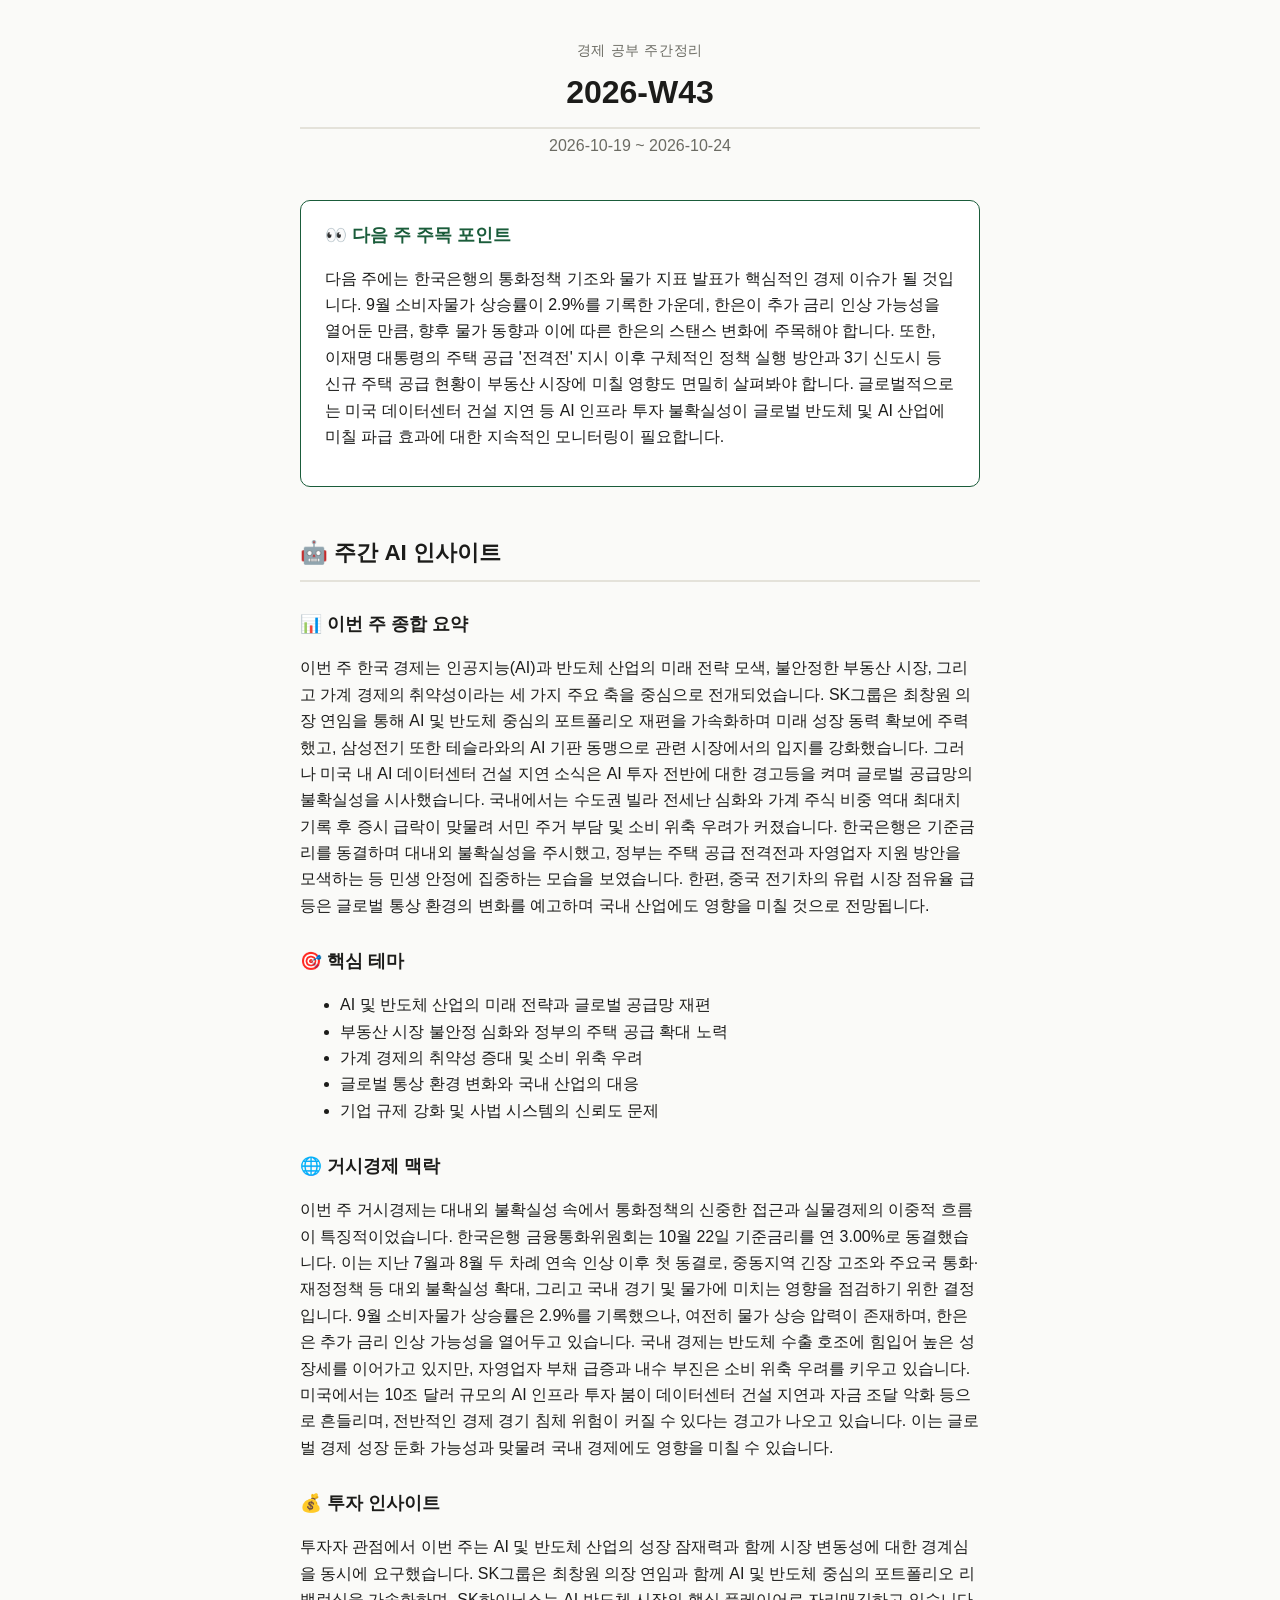
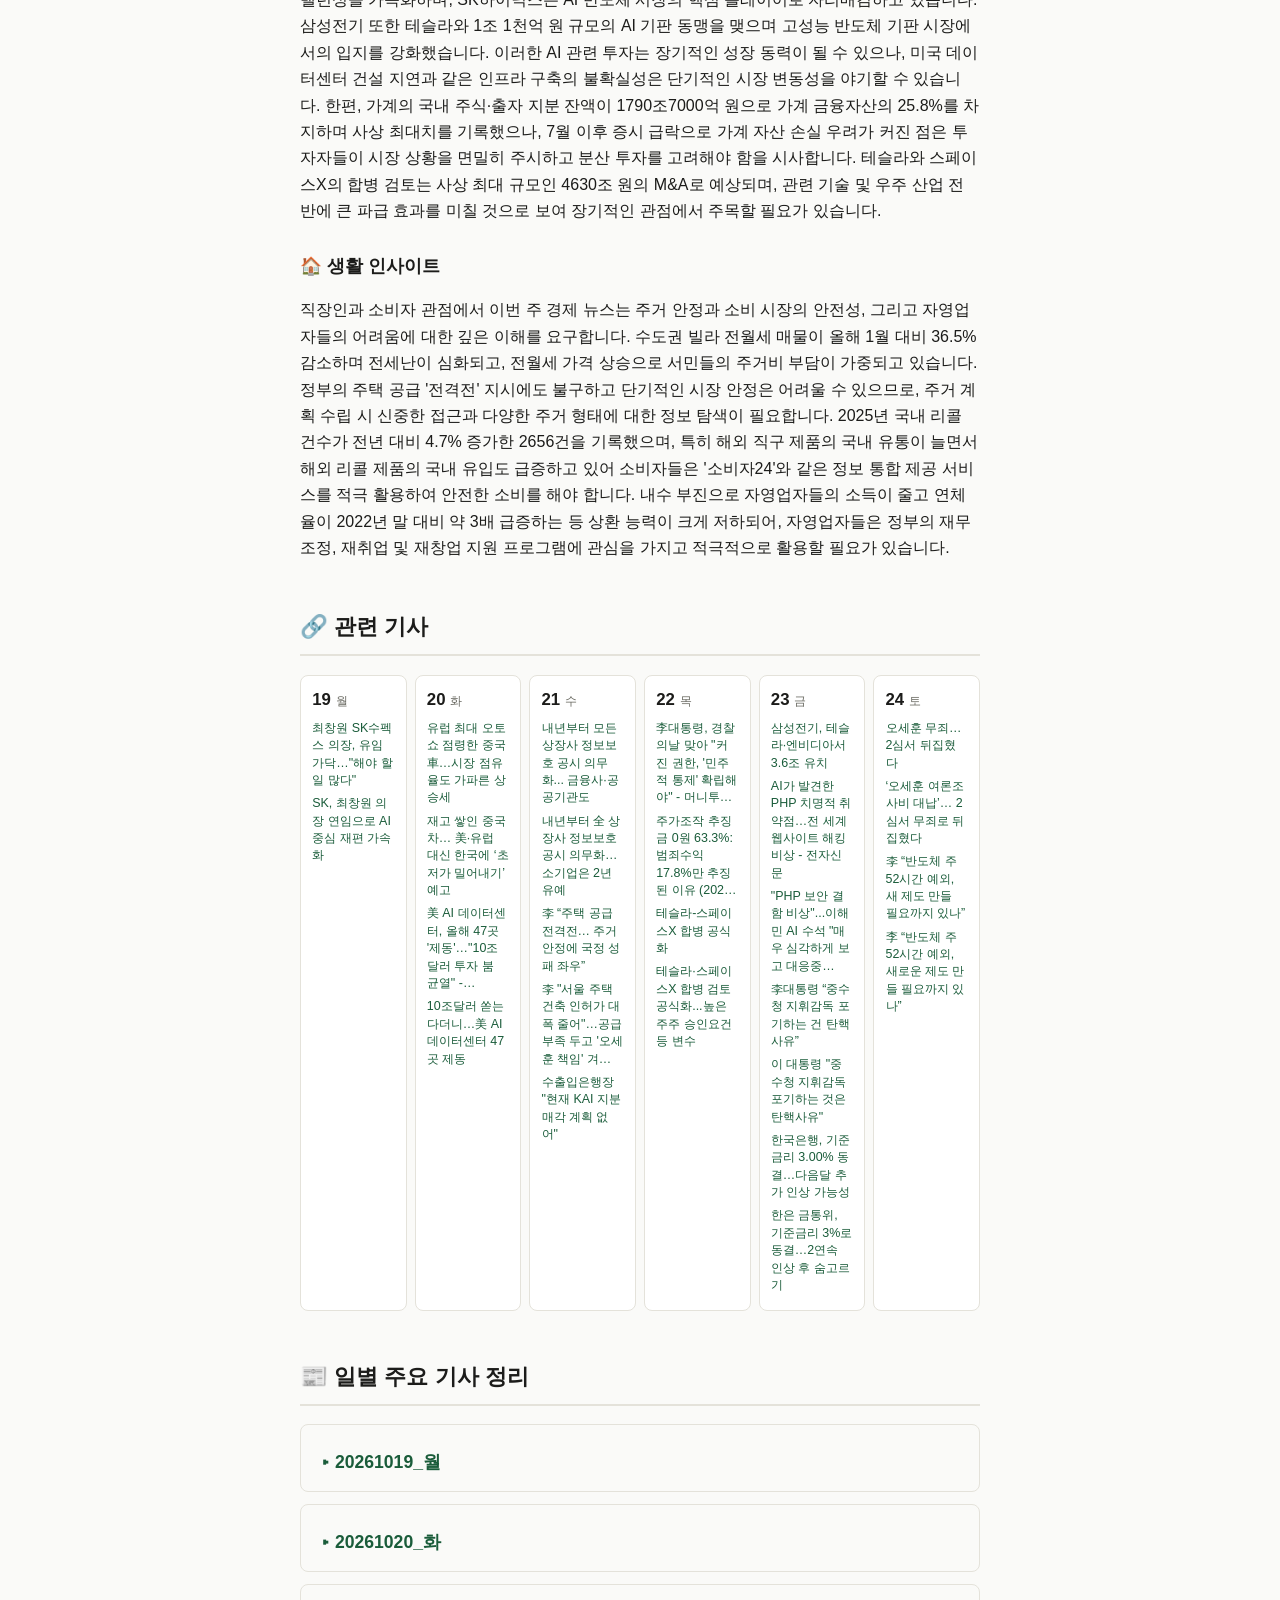
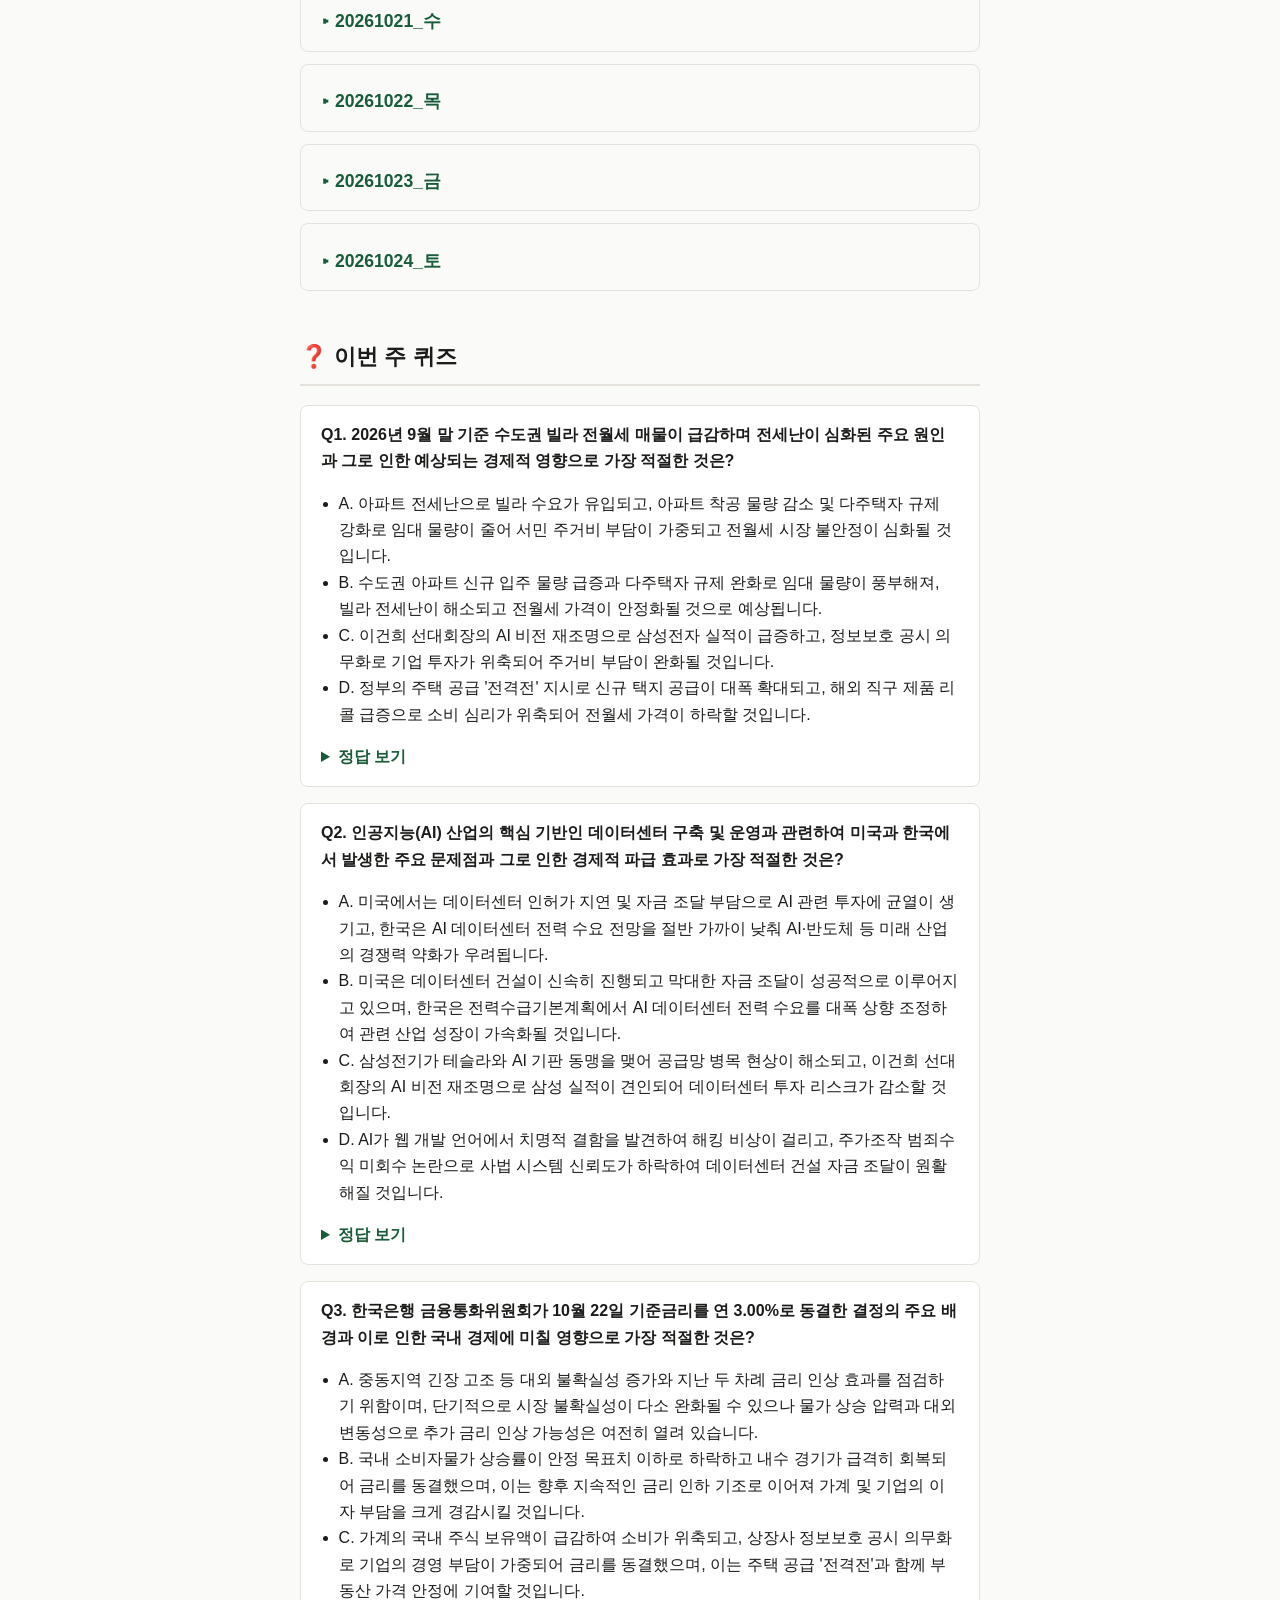
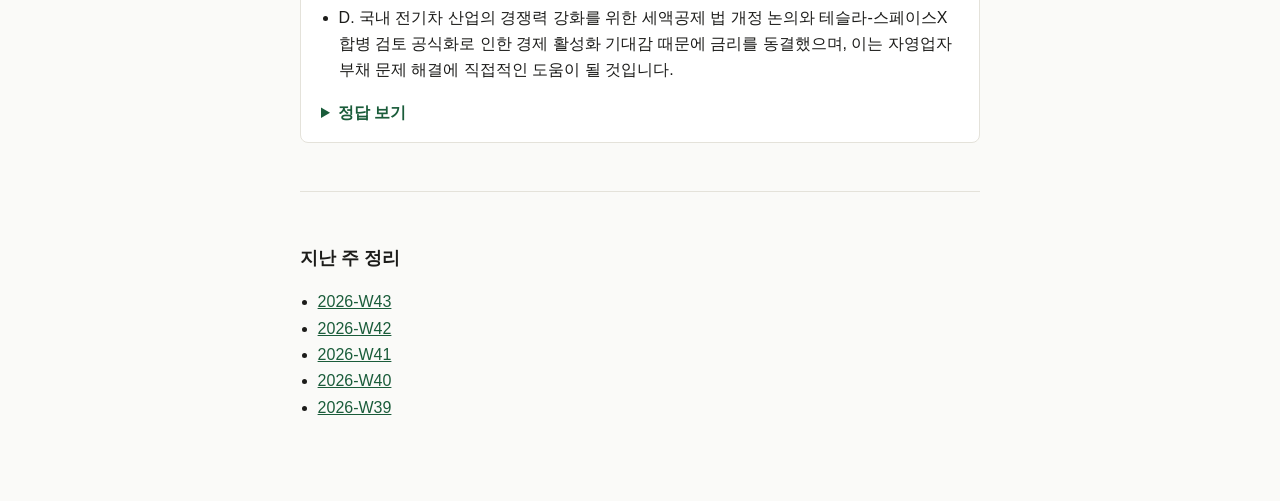
==== commit 95bbcfdc: "docs: 주간 정리 웹사이트 갱신" ====
--- a/docs/index.html
+++ b/docs/index.html
@@ -3,33 +3,33 @@
 <head>
 <meta charset="utf-8">
 <meta name="viewport" content="width=device-width, initial-scale=1">
-<title>2026-W42 경제 공부 주간정리</title>
+<title>2026-W43 경제 공부 주간정리</title>
 <link rel="stylesheet" href="style.css">
 </head>
 <body>
   <header>
     <p class="site-name">경제 공부 주간정리</p>
-    <h1>2026-W42</h1>
-    <p class="period">2026-10-12 ~ 2026-10-17</p>
+    <h1>2026-W43</h1>
+    <p class="period">2026-10-19 ~ 2026-10-24</p>
   </header>
 
   <section class="next-watch">
     <h2>👀 다음 주 주목 포인트</h2>
-    <p>다음 주에는 글로벌 인플레이션 지표와 각국 중앙은행의 통화정책 발표에 주목해야 합니다. 특히 미국 연방준비제도(Fed) 의장의 '금리 예단 안 해' 발언 이후 AI 투자 불확실성이 시장에 미칠 영향을 면밀히 살펴야 합니다. 또한, 중동 정세 변화와 유가 동향, 그리고 중국의 반도체 산업 동향 및 관련 기업들의 추가 발표가 국내 증시와 산업 전반에 미칠 파급 효과를 주시해야 합니다. 국내에서는 주택 공급 관련 정부 정책의 구체화 여부와 기업들의 추가적인 해외 투자 및 친환경 전환 노력이 주목됩니다.</p>
+    <p>다음 주에는 한국은행의 통화정책 기조와 물가 지표 발표가 핵심적인 경제 이슈가 될 것입니다. 9월 소비자물가 상승률이 2.9%를 기록한 가운데, 한은이 추가 금리 인상 가능성을 열어둔 만큼, 향후 물가 동향과 이에 따른 한은의 스탠스 변화에 주목해야 합니다. 또한, 이재명 대통령의 주택 공급 '전격전' 지시 이후 구체적인 정책 실행 방안과 3기 신도시 등 신규 주택 공급 현황이 부동산 시장에 미칠 영향도 면밀히 살펴봐야 합니다. 글로벌적으로는 미국 데이터센터 건설 지연 등 AI 인프라 투자 불확실성이 글로벌 반도체 및 AI 산업에 미칠 파급 효과에 대한 지속적인 모니터링이 필요합니다.</p>
   </section>
 
   <section class="insights">
     <h1>🤖 주간 AI 인사이트</h1>
     <h2>📊 이번 주 종합 요약</h2>
-    <p>이번 주 한국 경제는 대외 불확실성 증대와 국내 산업의 도전 과제가 복합적으로 나타났습니다. 중동 전쟁 장기화로 유조선 운임이 6배 폭등하며 물가 상승 압력이 커졌고, 중국 CXMT의 D램 기술 도발 예고는 국내 반도체 기업 주가를 크게 하락시키며 코스피 5600선 붕괴를 초래했습니다. 한미동맹 관련 안보 현안에서도 이견이 노출되며 외교적 노력이 강조되었습니다. 긍정적인 소식으로는 북극항로 컨테이너선 첫 왕복 성공으로 새로운 물류 경로 개척 가능성이 열렸고, 현대차그룹의 인도 21조 원 투자, 삼성·SK의 미국 웨스팅하우스 원전 지분 투자 검토 등 국내 기업들의 글로벌 시장 확대 노력이 두드러졌습니다. 또한, 삼성월렛의 위챗페이 탑재와 폐차 플라스틱 재활용 협력 등 친환경 및 디지털 전환 노력도 이어졌습니다. 국내 주택 착공 목표 미달과 정보 유출 처벌의 '솜방망이' 논란은 해결해야 할 내부 과제로 지적되었습니다.</p>
+    <p>이번 주 한국 경제는 인공지능(AI)과 반도체 산업의 미래 전략 모색, 불안정한 부동산 시장, 그리고 가계 경제의 취약성이라는 세 가지 주요 축을 중심으로 전개되었습니다. SK그룹은 최창원 의장 연임을 통해 AI 및 반도체 중심의 포트폴리오 재편을 가속화하며 미래 성장 동력 확보에 주력했고, 삼성전기 또한 테슬라와의 AI 기판 동맹으로 관련 시장에서의 입지를 강화했습니다. 그러나 미국 내 AI 데이터센터 건설 지연 소식은 AI 투자 전반에 대한 경고등을 켜며 글로벌 공급망의 불확실성을 시사했습니다. 국내에서는 수도권 빌라 전세난 심화와 가계 주식 비중 역대 최대치 기록 후 증시 급락이 맞물려 서민 주거 부담 및 소비 위축 우려가 커졌습니다. 한국은행은 기준금리를 동결하며 대내외 불확실성을 주시했고, 정부는 주택 공급 전격전과 자영업자 지원 방안을 모색하는 등 민생 안정에 집중하는 모습을 보였습니다. 한편, 중국 전기차의 유럽 시장 점유율 급등은 글로벌 통상 환경의 변화를 예고하며 국내 산업에도 영향을 미칠 것으로 전망됩니다.</p>
     <h2>🎯 핵심 테마</h2>
-    <ul><li>글로벌 공급망 불안 및 에너지 가격 상승</li><li>반도체 산업의 기술 경쟁 심화와 주가 변동성 확대</li><li>한미동맹 및 대외 관계의 복합적 양상</li><li>국내 기업의 해외 투자 및 신시장 개척</li><li>지속 가능한 경제를 위한 친환경 전환 노력</li></ul>
+    <ul><li>AI 및 반도체 산업의 미래 전략과 글로벌 공급망 재편</li><li>부동산 시장 불안정 심화와 정부의 주택 공급 확대 노력</li><li>가계 경제의 취약성 증대 및 소비 위축 우려</li><li>글로벌 통상 환경 변화와 국내 산업의 대응</li><li>기업 규제 강화 및 사법 시스템의 신뢰도 문제</li></ul>
     <h2>🌐 거시경제 맥락</h2>
-    <p>이번 주 경제는 글로벌 지정학적 리스크와 기술 경쟁 심화가 거시 경제에 미치는 영향이 뚜렷하게 나타났습니다. 중동 전쟁 장기화로 부산-두바이 노선 해상 운임이 1년 새 6배 이상 폭등하며 글로벌 물류 비용 상승과 인플레이션 압력이 가중될 것이라는 우려가 커졌습니다. 이는 원유 수입 의존도가 높은 한국 경제에 직접적인 부담으로 작용할 수 있습니다. 한편, 중국 CXMT의 차세대 D램 기술 출시 예고는 국내 반도체 산업에 큰 충격을 주어 삼성전자 주가가 7.39%, SK하이닉스 주가가 10.09% 급락하는 등 국내 증시의 변동성을 확대시켰습니다. 고금리, 고유가, AI 투자 불확실성 등 복합 악재로 코스피는 한때 5900선까지 떨어지며 5600선이 붕괴되는 모습을 보였습니다. 반면, 국내 수출 호조세와 경상수지 흑자에 힘입어 원/달러 환율은 2년 만에 최저치인 1333.2원까지 하락하며 원화 강세 압력이 지속되었습니다. 이는 수출 기업에 우호적인 환경을 제공하지만, 수입 물가 상승 압력 완화와는 별개로 전반적인 물가 불안정성은 여전히 높은 상황입니다.</p>
+    <p>이번 주 거시경제는 대내외 불확실성 속에서 통화정책의 신중한 접근과 실물경제의 이중적 흐름이 특징적이었습니다. 한국은행 금융통화위원회는 10월 22일 기준금리를 연 3.00%로 동결했습니다. 이는 지난 7월과 8월 두 차례 연속 인상 이후 첫 동결로, 중동지역 긴장 고조와 주요국 통화·재정정책 등 대외 불확실성 확대, 그리고 국내 경기 및 물가에 미치는 영향을 점검하기 위한 결정입니다. 9월 소비자물가 상승률은 2.9%를 기록했으나, 여전히 물가 상승 압력이 존재하며, 한은은 추가 금리 인상 가능성을 열어두고 있습니다. 국내 경제는 반도체 수출 호조에 힘입어 높은 성장세를 이어가고 있지만, 자영업자 부채 급증과 내수 부진은 소비 위축 우려를 키우고 있습니다. 미국에서는 10조 달러 규모의 AI 인프라 투자 붐이 데이터센터 건설 지연과 자금 조달 악화 등으로 흔들리며, 전반적인 경제 경기 침체 위험이 커질 수 있다는 경고가 나오고 있습니다. 이는 글로벌 경제 성장 둔화 가능성과 맞물려 국내 경제에도 영향을 미칠 수 있습니다.</p>
     <h2>💰 투자 인사이트</h2>
-    <p>투자자 관점에서 이번 주는 반도체 섹터의 높은 변동성과 지정학적 리스크 관리가 핵심이었습니다. 중국 CXMT의 D램 기술 도발 예고로 삼성전자와 SK하이닉스 주가가 각각 7.39%, 10.09% 급락하며 반도체 업종 전반에 대한 투자 심리가 위축되었습니다. 이는 기술 경쟁의 심화와 중국의 추격이 국내 반도체 기업의 밸류에이션에 미칠 장기적인 영향을 주시해야 함을 시사합니다. 중동 전쟁 장기화로 인한 유조선 운임 6배 폭등은 해운 및 에너지 관련 기업에 단기적인 호재로 작용할 수 있으나, 전반적인 물가 상승 압력으로 인해 소비 심리 위축 및 기업 실적 둔화로 이어질 수 있어 주의가 필요합니다. 켄 피셔 회장의 미국 중간선거 후 증시 반등 전망은 긍정적인 신호이지만, AI 투자 불확실성으로 인한 코스피 5600선 붕괴와 서킷브레이커 발동은 시장의 불안정성을 보여줍니다. 장기적으로는 현대차그룹의 인도 21조 원 투자, 삼성·SK의 미국 웨스팅하우스 원전 지분 투자 검토 등 국내 기업들의 해외 시장 개척 및 신성장 동력 확보 노력에 주목할 필요가 있습니다.</p>
+    <p>투자자 관점에서 이번 주는 AI 및 반도체 산업의 성장 잠재력과 함께 시장 변동성에 대한 경계심을 동시에 요구했습니다. SK그룹은 최창원 의장 연임과 함께 AI 및 반도체 중심의 포트폴리오 리밸런싱을 가속화하며, SK하이닉스는 AI 반도체 시장의 핵심 플레이어로 자리매김하고 있습니다. 삼성전기 또한 테슬라와 1조 1천억 원 규모의 AI 기판 동맹을 맺으며 고성능 반도체 기판 시장에서의 입지를 강화했습니다. 이러한 AI 관련 투자는 장기적인 성장 동력이 될 수 있으나, 미국 데이터센터 건설 지연과 같은 인프라 구축의 불확실성은 단기적인 시장 변동성을 야기할 수 있습니다. 한편, 가계의 국내 주식·출자 지분 잔액이 1790조7000억 원으로 가계 금융자산의 25.8%를 차지하며 사상 최대치를 기록했으나, 7월 이후 증시 급락으로 가계 자산 손실 우려가 커진 점은 투자자들이 시장 상황을 면밀히 주시하고 분산 투자를 고려해야 함을 시사합니다. 테슬라와 스페이스X의 합병 검토는 사상 최대 규모인 4630조 원의 M&amp;A로 예상되며, 관련 기술 및 우주 산업 전반에 큰 파급 효과를 미칠 것으로 보여 장기적인 관점에서 주목할 필요가 있습니다.</p>
     <h2>🏠 생활 인사이트</h2>
-    <p>직장인과 소비자 관점에서 이번 주는 물가 상승 압력과 정보 보안의 중요성을 다시 한번 상기시켰습니다. 중동 전쟁 장기화로 인한 유조선 운임 폭등은 결국 기름값과 생활 물가 상승으로 이어질 가능성이 높아 가계 경제에 부담을 줄 수 있습니다. 에너지 비용 상승은 기업의 생산 원가에도 영향을 미쳐 전반적인 소비재 가격 인상으로 이어질 수 있으므로 현명한 소비 계획이 요구됩니다. 개인정보 유출 사건에 대한 '솜방망이' 처벌 논란은 개인 정보 보호의 중요성을 강조합니다. 지난 5년간 개인정보 1000건 이상 유출된 사건 70건 중 유죄 피고인 152명 중 벌금형이 66명(43.4%)에 달하는 현실은 정보 유출이 2, 3차 범죄로 이어질 수 있음을 인지하고 개인 스스로 정보 보안에 더욱 신경 써야 함을 의미합니다. 또한, 수도권 주택 착공 목표 미달은 향후 주택 공급 부족으로 이어져 주거 불안정을 심화시킬 수 있으므로 주택 시장 동향을 지속적으로 주시해야 합니다.</p>
+    <p>직장인과 소비자 관점에서 이번 주 경제 뉴스는 주거 안정과 소비 시장의 안전성, 그리고 자영업자들의 어려움에 대한 깊은 이해를 요구합니다. 수도권 빌라 전월세 매물이 올해 1월 대비 36.5% 감소하며 전세난이 심화되고, 전월세 가격 상승으로 서민들의 주거비 부담이 가중되고 있습니다. 정부의 주택 공급 '전격전' 지시에도 불구하고 단기적인 시장 안정은 어려울 수 있으므로, 주거 계획 수립 시 신중한 접근과 다양한 주거 형태에 대한 정보 탐색이 필요합니다. 2025년 국내 리콜 건수가 전년 대비 4.7% 증가한 2656건을 기록했으며, 특히 해외 직구 제품의 국내 유통이 늘면서 해외 리콜 제품의 국내 유입도 급증하고 있어 소비자들은 '소비자24'와 같은 정보 통합 제공 서비스를 적극 활용하여 안전한 소비를 해야 합니다. 내수 부진으로 자영업자들의 소득이 줄고 연체율이 2022년 말 대비 약 3배 급증하는 등 상환 능력이 크게 저하되어, 자영업자들은 정부의 재무 조정, 재취업 및 재창업 지원 프로그램에 관심을 가지고 적극적으로 활용할 필요가 있습니다.</p>
   </section>
 
   
@@ -37,28 +37,28 @@
         <h1>🔗 관련 기사</h1>
         <div class="link-calendar">
           <div class="link-day">
-            <div class="link-day-head">12<span>월</span></div>
-            <ul class="link-list"><li><a href="https://www.nvp.co.kr/news/articleView.html?idxno=319496" target="_blank" rel="noopener noreferrer">중동전 장기화에 유조선 몸값 폭등…산업계 운송비 비상</a></li><li><a href="https://ktpress.net/shipping-general/515-%EB%B6%81%EA%B7%B9%ED%95%AD%EB%A1%9C-%EC%BB%A8%ED%85%8C%EC%9D%B4%EB%84%88%EC%84%A0-%EC%B2%AB-%EC%99%95%EB%B3%B5-%EC%99%84%EB%A3%8C" target="_blank" rel="noopener noreferrer">북극항로 컨테이너선, 첫 왕복 완료</a></li><li><a href="https://www.donga.com/news/Economy/article/all/20261013/134832718/1" target="_blank" rel="noopener noreferrer">韓컨테이너선 첫 북극항로 왕복…“유럽~부산 물류 새 바닷길”</a></li></ul>
-          </div>
-          <div class="link-day">
-            <div class="link-day-head">13<span>화</span></div>
-            <ul class="link-list"><li><a href="https://www.donga.com/news/Economy/article/all/20261014/134841408/1" target="_blank" rel="noopener noreferrer">中 CXMT 연내 적용 예고한 4F² D램…삼성전자도 “개발 중”</a></li><li><a href="https://www.mt.co.kr/tech/2026/10/12/2026101208102476383" target="_blank" rel="noopener noreferrer">中CXMT, 차세대 서버용D램 연내 출시 예고…삼성보다 먼저? [IT썰] -…</a></li><li><a href="https://imnews.imbc.com/replay/2026/nw1200/article/6857227_36967.html" target="_blank" rel="noopener noreferrer">원달러 환율 2년 만에 최저‥1,333.2원까지 하락</a></li><li><a href="https://www.youtube.com/watch?v=b2C0Y3QQcWY" target="_blank" rel="noopener noreferrer">원·달러 환율 2년 만에 최저‥1,333.2원까지 하락 (2026.10.12…</a></li></ul>
-          </div>
-          <div class="link-day">
-            <div class="link-day-head">14<span>수</span></div>
-            <ul class="link-list"><li><a href="https://www.sbhnews.com/news/samsung-wallet-wechatpay-china-qr-6403e9ac-2026-10-13-PM-07-39" target="_blank" rel="noopener noreferrer">삼성월렛, 위챗페이 연동으로 중국 QR 결제 공략</a></li><li><a href="https://www.hankyung.com/article/2026101397811" target="_blank" rel="noopener noreferrer">삼성월렛에 위챗페이 탑재…中 결제시장 공략</a></li><li><a href="https://www.donga.com/news/Politics/article/all/20261013/134833723/1" target="_blank" rel="noopener noreferrer">외교·통일·국방부도 세종으로…44개 중앙행정기관 2차 이전 발표</a></li><li><a href="https://www.mois.go.kr/video/bbs/type019/commonSelectBoardArticle.do?bbsId=BBSMSTR_000000000255&amp;nttId=130184" target="_blank" rel="noopener noreferrer">'2차 세종 이전' 본격화···44개 기관·1만 명 간다</a></li></ul>
-          </div>
-          <div class="link-day">
-            <div class="link-day-head">15<span>목</span></div>
-            <ul class="link-list"><li><a href="https://news.jkn.co.kr/post/1024622" target="_blank" rel="noopener noreferrer">SK그룹, 웨스팅하우스 지분투자 검토…대형 원전 사업 확대...한미 원전 협…</a></li><li><a href="http://www.press9.kr/news/articleView.html?idxno=84266" target="_blank" rel="noopener noreferrer">SK, 美 웨스팅하우스 지분 투자 검토…대형 원전 사업 확대 모색 - PRE…</a></li><li><a href="https://www.youtube.com/shorts/rG6XhKQlCEI" target="_blank" rel="noopener noreferrer">[오늘의 특종] 현대차, 인도에 21조 쏜다! 정의선·모디 8번째 만남 ㄷㄷ…</a></li><li><a href="https://www.news1.kr/industry/auto-industry/6319054" target="_blank" rel="noopener noreferrer">정의선 회장 "7년간 인도에 21조 투자"…모디 총리 만나 - 뉴스1</a></li><li><a href="https://www.cksehf.com/2026/10/blog-post_870.html" target="_blank" rel="noopener noreferrer">미국 중간선거와 증시 상승 기대감</a></li><li><a href="https://www.newsis.com/view/NISX20261015_0003826959" target="_blank" rel="noopener noreferrer">이 대통령, 임광현 신임 비서실장에 임명장 수여…강훈식은 공로패 :: 공감언…</a></li><li><a href="https://www.donga.com/news/Politics/article/all/20261015/134845617/1" target="_blank" rel="noopener noreferrer">李, 임광현 비서실장에 임명장…강훈식엔 공로패</a></li></ul>
-          </div>
-          <div class="link-day">
-            <div class="link-day-head">16<span>금</span></div>
-            <ul class="link-list"><li><a href="https://news.mtn.co.kr/article/2026101613373816222" target="_blank" rel="noopener noreferrer">트럼프 '알래스카 LNG' 압박에…韓, 연간 1조원 재산세 면제 요청</a></li><li><a href="https://www.newsway.co.kr/news/view?ud=2026101609442373977" target="_blank" rel="noopener noreferrer">알래스카 LNG 참여 검토하는 한국···美에 '세금 감면' 요청? - 뉴스웨…</a></li><li><a href="https://www.donga.com/news/Inter/article/all/20261016/134851741/2" target="_blank" rel="noopener noreferrer">브런슨 “전작권 전환 조건 변해”… 韓국방부 “골대 계속 옮겨”</a></li><li><a href="https://m.seoul.co.kr/news/2026/10/16/20261016001005" target="_blank" rel="noopener noreferrer">“전작권 조건 변해” “골대 옮기면 못 해”</a></li><li><a href="https://www.donga.com/news/Economy/article/all/20261015/134845867/1" target="_blank" rel="noopener noreferrer">파랗게 질린 코스피…美물가 쇼크·AI 부채 우려에 5500선 털썩</a></li><li><a href="https://www.ytn.co.kr/_ln/0134_202610150918401998" target="_blank" rel="noopener noreferrer">초유의 붕괴 맞은 코스피...'5600대' 날개 없는 추락 [자막뉴스]</a></li></ul>
-          </div>
-          <div class="link-day">
-            <div class="link-day-head">17<span>토</span></div>
-            <ul class="link-list"><li><a href="https://www.hankyung.com/article/2026101670441" target="_blank" rel="noopener noreferrer">애플 CEO, 반도체 품귀에 중국산 메모리 사용 시사</a></li><li><a href="https://www.hankyung.com/article/2026101652367" target="_blank" rel="noopener noreferrer">메모리 절대적 위기…애플, 아이폰에 中 반도체 사용 검토</a></li><li><a href="https://www.seoul.co.kr/news/economy/2026/10/16/20261016500219" target="_blank" rel="noopener noreferrer">수도권 주택 착공 목표 달성 불발…최대 5만 가구 미달 전망</a></li><li><a href="https://www.pinpointnews.co.kr/news/articleView.html?idxno=496045" target="_blank" rel="noopener noreferrer">수도권 주택 착공 연말 최대 23.5만가구…목표보다 5만가구 부족</a></li><li><a href="https://mobile.newsis.com/view/NISX20261016_0003829027" target="_blank" rel="noopener noreferrer">워시, 美 물가 급등에도 말 아껴…"금리 결정, 예고 안 해"</a></li><li><a href="https://www.widedaily.com/news/articleView.html?idxno=302052" target="_blank" rel="noopener noreferrer">美 물가 불안에도 입 닫은 워시 의장…"금리 결정 미리 예고 안 해"</a></li></ul>
+            <div class="link-day-head">19<span>월</span></div>
+            <ul class="link-list"><li><a href="https://www.ngetnews.com/news/articleView.html?idxno=554716" target="_blank" rel="noopener noreferrer">최창원 SK수펙스 의장, 유임 가닥…"해야 할 일 많다"</a></li><li><a href="https://www.newsnow.co.kr/article/24201" target="_blank" rel="noopener noreferrer">SK, 최창원 의장 연임으로 AI 중심 재편 가속화</a></li></ul>
+          </div>
+          <div class="link-day">
+            <div class="link-day-head">20<span>화</span></div>
+            <ul class="link-list"><li><a href="https://theguru.co.kr/news/article.html?no=108395" target="_blank" rel="noopener noreferrer">유럽 최대 오토쇼 점령한 중국車…시장 점유율도 가파른 상승세</a></li><li><a href="https://www.chosun.com/economy/auto/2026/10/12/CJQT7ODE5NHVDFOM3NRPMZF3P4/" target="_blank" rel="noopener noreferrer">재고 쌓인 중국차… 美·유럽 대신 한국에 ‘초저가 밀어내기’ 예고</a></li><li><a href="https://www.mt.co.kr/world/2026/10/19/2026101914492412155" target="_blank" rel="noopener noreferrer">美 AI 데이터센터, 올해 47곳 '제동'…"10조달러 투자 붐 균열" -…</a></li><li><a href="https://www.hankyung.com/article/202610199761g" target="_blank" rel="noopener noreferrer">10조달러 쏟는다더니…美 AI 데이터센터 47곳 제동</a></li></ul>
+          </div>
+          <div class="link-day">
+            <div class="link-day-head">21<span>수</span></div>
+            <ul class="link-list"><li><a href="https://www.chosun.com/economy/tech_it/2026/10/20/SAGDF3JZCJA3RCLEX4NSLQK4YQ/" target="_blank" rel="noopener noreferrer">내년부터 모든 상장사 정보보호 공시 의무화... 금융사·공공기관도</a></li><li><a href="https://www.bloter.net/news/articleView.html?idxno=676181" target="_blank" rel="noopener noreferrer">내년부터 全 상장사 정보보호 공시 의무화…소기업은 2년 유예</a></li><li><a href="https://www.chosun.com/politics/politics_general/2026/10/20/NDOVRZSKENEQHLCBS4F56EMMKU/" target="_blank" rel="noopener noreferrer">李 “주택 공급 전격전… 주거 안정에 국정 성패 좌우”</a></li><li><a href="https://news.tvchosun.com/site/data/html_dir/2026/10/20/2026102090141.html" target="_blank" rel="noopener noreferrer">李 "서울 주택 건축 인허가 대폭 줄어"…공급 부족 두고 '오세훈 책임' 겨…</a></li><li><a href="https://www.ytn.co.kr/_ln/0102_202610201407230567" target="_blank" rel="noopener noreferrer">수출입은행장 "현재 KAI 지분 매각 계획 없어"</a></li></ul>
+          </div>
+          <div class="link-day">
+            <div class="link-day-head">22<span>목</span></div>
+            <ul class="link-list"><li><a href="https://www.mt.co.kr/politics/2026/10/21/2026102110163570365" target="_blank" rel="noopener noreferrer">李대통령, 경찰의날 맞아 "커진 권한, '민주적 통제' 확립해야" - 머니투…</a></li><li><a href="https://jalsalim.com/stock-manipulation-forfeiture-2026/?me=off" target="_blank" rel="noopener noreferrer">주가조작 추징금 0원 63.3%: 범죄수익 17.8%만 추징된 이유 (202…</a></li><li><a href="https://www.hankyung.com/article/2026102167481" target="_blank" rel="noopener noreferrer">테슬라-스페이스X 합병 공식화</a></li><li><a href="https://www.ytn.co.kr/_ln/0104_202610212019032531" target="_blank" rel="noopener noreferrer">테슬라·스페이스X 합병 검토 공식화...높은 주주 승인요건 등 변수</a></li></ul>
+          </div>
+          <div class="link-day">
+            <div class="link-day-head">23<span>금</span></div>
+            <ul class="link-list"><li><a href="https://www.hankyung.com/article/2026102294211" target="_blank" rel="noopener noreferrer">삼성전기, 테슬라·엔비디아서 3.6조 유치</a></li><li><a href="https://www.etnews.com/20261022000012" target="_blank" rel="noopener noreferrer">AI가 발견한 PHP 치명적 취약점…전 세계 웹사이트 해킹 비상 - 전자신문</a></li><li><a href="https://zdnet.co.kr/view/?no=20261022095839" target="_blank" rel="noopener noreferrer">"PHP 보안 결함 비상"...이해민 AI 수석 "매우 심각하게 보고 대응중…</a></li><li><a href="https://www.chosun.com/politics/politics_general/2026/10/22/SJL6MWABZRDB5J7KUNVXM2FXI4/" target="_blank" rel="noopener noreferrer">李대통령 “중수청 지휘감독 포기하는 건 탄핵 사유”</a></li><li><a href="https://imnews.imbc.com/news/2026/politics/article/6859934_36911.html" target="_blank" rel="noopener noreferrer">이 대통령 "중수청 지휘감독 포기하는 것은 탄핵사유"</a></li><li><a href="https://www.hankyung.com/article/2026102279097" target="_blank" rel="noopener noreferrer">한국은행, 기준금리 3.00% 동결…다음달 추가 인상 가능성</a></li><li><a href="https://www.chosun.com/economy/economy_general/2026/10/22/6HXVAFCG2BAXFCLSPHFM5LN6CA/" target="_blank" rel="noopener noreferrer">한은 금통위, 기준금리 3%로 동결…2연속 인상 후 숨고르기</a></li></ul>
+          </div>
+          <div class="link-day">
+            <div class="link-day-head">24<span>토</span></div>
+            <ul class="link-list"><li><a href="https://www.chosun.com/national/court_law/2026/10/24/ZZQAVGOIQNDJPFVCGPCJO2T2TM/" target="_blank" rel="noopener noreferrer">오세훈 무죄… 2심서 뒤집혔다</a></li><li><a href="https://www.donga.com/news/Society/article/all/20261023/134899958/2" target="_blank" rel="noopener noreferrer">‘오세훈 여론조사비 대납’… 2심서 무죄로 뒤집혔다</a></li><li><a href="https://www.chosun.com/politics/politics_general/2026/10/24/E7VTKR3I6ZEQ5DLGAL7RPOMVQ4/" target="_blank" rel="noopener noreferrer">李 “반도체 주 52시간 예외, 새 제도 만들 필요까지 있나”</a></li><li><a href="https://www.chosun.com/politics/politics_general/2026/10/23/OJOBJ3KTDFF5BAADLRB3QOK4IA/" target="_blank" rel="noopener noreferrer">李 “반도체 주 52시간 예외, 새로운 제도 만들 필요까지 있나”</a></li></ul>
           </div></div>
       </section>
 
@@ -66,178 +66,172 @@
     <h1>📰 일별 주요 기사 정리</h1>
     
       <details class="day">
-        <summary>20261012_월</summary>
-        
-        <article class="story">
-          <h3>▶ 중동전 장기화, 유조선 운임 6배 폭등 <span class="story-type"></span></h3>
-          <p><strong>무슨 일</strong> 중동 전쟁 장기화로 인해 10년 된 중고 초대형 원유운반선(VLCC) 가격이 신조선 가격을 사상 처음으로 넘어섰고, 부산에서 두바이 노선의 해상 운임은 1년 새 6배 이상 폭등했습니다.</p>
-          <p><strong>배경/논의 내용</strong> 중동 지역의 지정학적 불안정으로 호르무즈 해협 통항 차질이 발생하고, 신규 선박 건조에 최소 2년 이상이 소요되어 당장 운항 가능한 중고선 수요가 급증했기 때문입니다.</p>
-          <p><strong>효과/시사점</strong> 운송비 부담이 커져 산업계 전반에 비상이 걸렸으며, 이는 기름값과 물가 상승 압력으로 이어질 수 있다는 우려가 제기되고 있습니다.</p>
-        </article>
-        <article class="story">
-          <h3>▶ 북극항로 컨테이너선 첫 왕복 성공 <span class="story-type"></span></h3>
-          <p><strong>무슨 일</strong> 국내 컨테이너선 '팬스타 아크로호'가 북극항로를 통해 유럽과 아시아를 잇는 첫 왕복 운항에 성공, 시범운항 50일 만인 2026년 10월 11일 부산항으로 귀항했습니다.</p>
-          <p><strong>배경/논의 내용</strong> 기후 변화로 북극해 얼음이 녹으면서 새로운 해상 운송 경로가 열렸으며, 해양수산부가 2026년 업무계획에서 '북극항로 시대 대비 동남권 대도약'을 첫 번째 중점과제로 꼽는 등 정부와 민간의 협력으로 시범 운항이 추진되었습니다.</p>
-          <p><strong>효과/시사점</strong> 부산에서 네덜란드 로테르담까지 기존 수에즈 운하 경로보다 열흘가량 빠른 약 22일이 소요되어 운항 기간을 단축했으며, 정부는 이번 운항에서 확보한 데이터를 분석하여 2030년 정기 항로 개통을 추진할 계획입니다.</p>
-        </article>
-        <article class="story">
-          <h3>▶ 정보유출 처벌 '솜방망이' 논란 <span class="story-type"></span></h3>
-          <p><strong>무슨 일</strong> 2021년부터 2025년까지 5년간 개인정보 1000건 이상 유출된 사건 70건의 판결문을 분석한 결과, 유죄가 선고된 피고인 152명 중 벌금형이 66명(43.4%)으로 절반에 육박했고, 실형은 41명(27%)에 그쳤습니다.</p>
-          <p><strong>배경/논의 내용</strong> 법원이 정보 유출의 심각성을 충분히 인지하지 못하거나, 피해 규모 산정의 어려움 등으로 인해 강력한 처벌보다는 경미한 형량을 선고하는 경향이 있기 때문이라는 지적이 제기됩니다.</p>
-          <p><strong>효과/시사점</strong> 솜방망이 처벌은 정보 유출 범죄의 재범률을 높이고, 보이스피싱이나 사기 등 2·3차 범죄로 이어질 가능성을 확대시켜 사회 전반의 정보 보안에 대한 불신을 심화시킬 수 있습니다.</p>
-        </article>
-        <article class="story">
-          <h3>▶ 한미동맹 위기론 속 대미 외교 메시지 필요성 제기 <span class="story-type"></span></h3>
-          <p><strong>무슨 일</strong> 2026년 10월 12일 국회 외교통일위원회의 주미한국대사관 국정감사에서 강경화 주미대사가 한미 간 정보공유 제한 논란이 가장 풀기 어려운 현안이며, 백악관과의 고위급 소통에 한계가 있음을 시인했습니다.</p>
-          <p><strong>배경/논의 내용</strong> 최근 한미 간 정보 공유 제한 논란과 대미 투자 이행을 둘러싼 이견이 노출되면서 야권을 중심으로 한미동맹 균열론이 제기되었고, 이에 정부가 미국의 변화된 외교 환경에 맞춰 보다 적극적인 대미 메시지를 내야 한다는 제언이 나왔습니다.</p>
-          <p><strong>효과/시사점</strong> 강 대사는 현안이 어렵지만 동맹에 대한 미국의 지지는 뿌리가 깊다고 강조하며, 당장은 한미동맹 위기론에 대한 직접적인 언급을 피하면서도 양국 관계의 안정화를 위한 외교적 노력이 지속될 필요가 있음을 시사했습니다.</p>
-        </article>
-        
-      </details>
-      <details class="day">
-        <summary>20261013_화</summary>
-        
-        <article class="story">
-          <h3>▶ 中 CXMT, D램 기술 도발 <span class="story-type"></span></h3>
-          <p><strong>무슨 일</strong> 중국 창신메모리(CXMT)가 4F² 기술을 적용한 차세대 서버용 D램을 2026년 연내 출시하겠다고 선언하며, 삼성전자가 2028년경 양산을 목표로 하는 유사 기술보다 2년 앞서겠다고 발표했다.</p>
-          <p><strong>배경/논의 내용</strong> CXMT는 2026년 10월 10일 중국 상하이에서 열린 콘퍼런스에서 4F² 기술을 적용한 DDR5 RDIMM 서버용 메모리 모듈을 연말까지 선보일 계획을 밝혔다.</p>
-          <p><strong>효과/시사점</strong> 이 발표로 2026년 10월 13일 국내 증시에서 삼성전자 주가는 7.39%, SK하이닉스 주가는 10.09% 하락하는 등 글로벌 반도체 주가가 크게 출렁였다. 업계는 CXMT의 실제 양산 경쟁력에 대한 의문을 제기하면서도, 중국의 기술 추격이 글로벌 D램 시장 경쟁 구도에 미칠 영향에 촉각을 세우고 있다.</p>
-        </article>
-        <article class="story">
-          <h3>▶ 한미 안보협의체 공회전 <span class="story-type"></span></h3>
-          <p><strong>무슨 일</strong> 한국이 미국에 대규모 투자를 단행했음에도 불구하고, 한미 양국 정부 당국 간 안보 현안을 논의할 실무 협의체가 제대로 가동되지 않고 있는 것으로 파악되었다.</p>
-          <p><strong>배경/논의 내용</strong> 2026년 10월 12일 매일경제 취재에 따르면, 한미 안보 현안 관련 정부 당국 간 실무 협의체가 활성화되지 않아 양국 간 정책 조율에 어려움이 발생하고 있다.</p>
-          <p><strong>효과/시사점</strong> 이재명 정부가 호남 반도체 팹(공장)의 빠른 착공을 위해 추진 중인 광주 군공항 이전 작업이 한미 관계의 이상 기류로 인해 속도를 내지 못할 수 있다는 우려가 제기되고 있다. 이재명 대통령은 당초 2028년 중반으로 제시된 광주 군공항 임시 이전 완료 시기를 앞당기라고 지시한 바 있다.</p>
-        </article>
-        <article class="story">
-          <h3>▶ 아파트 부지 중부세 폭탄 <span class="story-type"></span></h3>
-          <p><strong>무슨 일</strong> 아파트 건설을 위한 토지 확보가 어려운 상황에서, 개발 사업자들이 과도한 중부세(종합부동산세) 부담으로 인해 주택 공급에 난항을 겪고 있다.</p>
-          <p><strong>배경/논의 내용</strong> 주택사업 승인이 5년 이상 지연될 경우, 그동안 감면받았던 종합부동산세에 대한 이자까지 추징당하게 되면서, 중소 시행사 A사는 내년 말 최대 20억 원의 세금 폭탄을 맞을 위기에 놓이는 등 자금난이 심화되고 있다.</p>
-          <p><strong>효과/시사점</strong> 정부의 주택 공급 확대 정책 방향과 현행 세금 정책이 서로 엇박자를 내고 있다는 지적이 제기되며, 이는 2026년 하반기 이후 주택 공급 목표 달성에 부정적인 영향을 미칠 것으로 우려된다.</p>
-        </article>
-        <article class="story">
-          <h3>▶ 원/달러 환율 2년만 최저 <span class="story-type"></span></h3>
-          <p><strong>무슨 일</strong> 2026년 10월 12일 서울외환시장에서 원/달러 환율이 장중 1333.2원까지 하락하며 약 2년 만에 최저치를 기록했다. 이는 2024년 10월 4일 저점(1331.3원) 이후 가장 낮은 수준이다.</p>
-          <p><strong>배경/논의 내용</strong> 반도체 호황을 중심으로 한 국내 수출의 지속적인 호조세와 경상수지 흑자로 인해 국내 외환시장에 달러 매도 물량이 증가하며 원화 강세 압력이 커진 것이 주요 배경이다.</p>
-          <p><strong>효과/시사점</strong> 국내 수출 기업들의 달러 매도 물량 출회 등 우호적인 외환 수급 여건이 당분간 지속될 것으로 기대되며, 이는 원화 강세 추세를 뒷받침할 수 있다. 다만, 수입 물가 상승 압력 등 경제 전반에 미치는 영향에 대한 추가 분석이 필요하다.</p>
-        </article>
-        <div class="terms"><h4>📖 용어 정리</h4><ul><li><strong>중부세</strong> — 중부세는 '무거운 세금'이라는 의미로, 특히 부동산 관련 세금 부담이 과도하게 높을 때 사용되는 비공식적인 표현이다. 기사에서는 주로 종합부동산세(종부세)와 같이 주택 소유자나 개발 사업자에게 큰 부담이 되는 세금을 지칭한다.</li></ul></div>
-      </details>
-      <details class="day">
-        <summary>20261014_수</summary>
-        
-        <article class="story">
-          <h3>▶ 中 반도체 쇼크, 코스피 6천선 턱걸이 <span class="story-type"></span></h3>
-          <p><strong>무슨 일</strong> 중국 CXMT의 차세대 D램 출시 예고와 고금리, 고유가 등 복합 악재로 국내외 반도체 시장이 충격을 받으며 코스피가 급락해 6천 선을 간신히 지켰습니다. 삼성전자와 SK하이닉스 등 주요 반도체 기업의 주가가 크게 하락했습니다.</p>
-          <p><strong>배경/논의 내용</strong> 중국 창신메모리테크놀로지(CXMT)가 4F² 기술을 적용한 차세대 서버용 DDR5 RDIMM 제품을 2026년 연내 출시할 계획을 밝히면서 중국의 기술 추격에 대한 우려가 커졌습니다. 또한, 고금리 상황이 인공지능(AI) 투자 위축으로 이어질 수 있다는 전망과 국제유가 상승 등 대외 환경 악화가 복합적으로 작용했습니다.</p>
-          <p><strong>효과/시사점</strong> 2026년 10월 13일 코스피는 전날보다 5.46% 급락한 6035.35로 마감하며 장중 한때 5900선까지 떨어졌습니다. 삼성전자는 7.39%, SK하이닉스는 10.09% 폭락했으며, 외국인은 4조 5천억 원 넘게 순매도했습니다. 안전자산인 채권으로 자금이 쏠릴 가능성이 제기되며, 정부의 반도체 특수를 믿고 짠 경제정책 수정이 불가피하다는 지적이 나왔습니다.</p>
-        </article>
-        <article class="story">
-          <h3>▶ 대통령, 국무회의서 국익외교 강조 <span class="story-type"></span></h3>
-          <p><strong>무슨 일</strong> 이재명 대통령이 2026년 10월 13일 국무회의에서 '대한민국의 외교 방침은 실용적 국익 외교'라며 '굴종적 태도나 사대적 태도를 지양해야 한다'고 강조했습니다.</p>
-          <p><strong>배경/논의 내용</strong> 최근 한미 정보당국 간 대북 정보 공유 제한 및 불협화음 등으로 한미동맹 균열론이 확산하는 상황에서, 이 대통령은 국가 간 이견은 있기 마련이며 이를 조정하는 것이 중요하다고 언급했습니다. 이는 정동영 통일부 장관과 이종석 국정원장 등 자주파에 힘을 실어준 것으로 해석됩니다.</p>
-          <p><strong>효과/시사점</strong> 이 대통령의 발언은 한미 관계에서 자율성과 협상력을 지키겠다는 의지를 분명히 한 것으로 풀이됩니다. 다만, 미국과 거리를 둔 실용외교 노선이 뚜렷해지면서 한미 관계 경색 우려가 점증하고 있으며, 핵추진잠수함 등 안보 협의도 장기 공전될 가능성이 제기되었습니다.</p>
-        </article>
-        <article class="story">
-          <h3>▶ 삼성월렛, 위챗페이 탑재로 中 결제 편의 증대 <span class="story-type"></span></h3>
-          <p><strong>무슨 일</strong> 삼성전자의 모바일 결제 서비스 '삼성월렛'에 중국 텐센트의 '위챗페이' QR 결제 시스템이 연동될 예정입니다. 이를 통해 갤럭시 이용자들이 중국 여행 시 현지에서 더욱 편리하게 결제할 수 있게 됩니다.</p>
-          <p><strong>배경/논의 내용</strong> 삼성전자, 우리은행, 중국 텐센트가 삼성월렛머니를 중국 QR결제망과 연동하는 방안을 논의 중이며, 2026년 10월 말 업무협약(MOU)을 맺을 예정입니다. 이는 갤럭시 이용자의 중국 현지 결제 편의성을 높이고, 삼성월렛의 해외 결제 영역을 확장하기 위한 전략입니다.</p>
-          <p><strong>효과/시사점</strong> 삼성월렛 이용자들은 중국 방문 시 별도의 현지 결제 앱 설치 없이 QR코드로 결제할 수 있게 되어 편의성이 크게 향상될 것으로 기대됩니다. 이번 협력을 시작으로 삼성전자는 향후 동남아시아 등 QR 결제가 활성화된 다른 지역의 결제 서비스 기업과도 협력을 확대할 가능성이 있습니다.</p>
-        </article>
-        <article class="story">
-          <h3>▶ 국방부 등 44개 기관 세종 이전 확정 <span class="story-type"></span></h3>
-          <p><strong>무슨 일</strong> 외교부, 국방부, 통일부, 경찰청, 금융위원회 등 수도권에 있는 중앙행정기관과 소속 기관 총 44곳이 2027년부터 2031년까지 세종시로 단계적으로 이전하는 계획이 발표되었습니다.</p>
-          <p><strong>배경/논의 내용</strong> 정부는 수도권 과밀을 완화하고 국가균형발전을 촉진하며, 세종을 실질적인 국정운영의 중심으로 만들기 위해 2026년 10월 13일 '2차 중앙행정기관 이전 계획'을 발표했습니다. 이전 대상은 총 44개 기관, 공무원 정원 기준 9,929명입니다.</p>
-          <p><strong>효과/시사점</strong> 2027년에는 별도 청사가 필요 없는 27개 기관(2,995명)이 민간 임차 공간을 활용해 먼저 이전하며, 수사·보안 등 독립 청사가 필요한 17개 기관(6,934명)은 2031년까지 청사를 신축한 뒤 이전합니다. 내년 임차 청사 조성 및 공무원 이주 지원에 약 897억 원, 신규 청사 건립에 약 3조 1천억 원이 소요될 것으로 추산됩니다.</p>
-        </article>
-        
-      </details>
-      <details class="day">
-        <summary>20261015_목</summary>
-        
-        <article class="story">
-          <h3>▶ 삼성·SK, 美 웨스팅하우스 지분 투자 검토 <span class="story-type"></span></h3>
-          <p><strong>무슨 일</strong> 삼성, SK 등 국내 주요 대기업들이 미국 원전 기업 웨스팅하우스에 최대 4조원 규모의 지분 투자를 검토하고 있습니다. 이는 정부가 한미 원전 협력의 일환으로 웨스팅하우스 지분 확보를 추진하는 과정에서 공기업의 재무 여력 부족으로 민간 기업에 공동 투자를 요청하면서 시작되었습니다.</p>
-          <p><strong>배경/논의 내용</strong> 미국 내 AI 데이터센터 등 전력 수요 급증과 맞물려 원전 건설 수요가 덩달아 급증하고 있기 때문입니다. 도널드 트럼프 미국 대통령은 지난해 5월 행정명령을 통해 2050년까지 미국 원전 설비용량을 약 100GW에서 400GW로 4배 확대하겠다는 목표를 제시했습니다.</p>
-          <p><strong>효과/시사점</strong> 한국은 웨스팅하우스 지분 확보를 통해 미국 원전 시장 진출의 교두보를 마련하고, 미국은 한국의 시공·기자재 공급 역량을 활용해 원전 건설에 속도를 낼 것으로 기대됩니다. SK그룹은 소형모듈원전(SMR)에 이어 대형 원전 분야로 사업을 확장할 기회를 얻게 됩니다.</p>
-        </article>
-        <article class="story">
-          <h3>▶ 정의선 회장, 인도에 21조원 투자 발표 <span class="story-type"></span></h3>
-          <p><strong>무슨 일</strong> 정의선 현대자동차그룹 회장이 10월 13일(현지시간) 나렌드라 모디 인도 총리를 만나 향후 7년간 인도에 약 155억 달러(약 21조원)를 투자하겠다고 발표했습니다. 이는 자동차를 넘어 인프라, 에너지, 로보틱스, 인공지능(AI) 분야까지 아우르는 대규모 투자 계획입니다.</p>
-          <p><strong>배경/논의 내용</strong> 인도는 지난해 자동차 판매량이 551만대로 중국, 미국에 이어 세계 3위 시장이며, 인구 14억명으로 성장 잠재력이 매우 큽니다. 현대차그룹은 인도를 한국, 미국을 잇는 새로운 자동차 생산 거점이자 신흥국 진출의 발판으로 삼아 '제2의 미국'으로 키우려는 전략입니다.</p>
-          <p><strong>효과/시사점</strong> 현대차그룹은 이번 투자를 통해 2028년 이후 인도에서 연간 150만대 생산 체제를 목표로 하고 있습니다. 이는 인도 현지 기반 강화와 사업 기회 확대를 통해 인도 최상위 모빌리티 기업으로 자리매김하고, 국내 부품사의 현지 진출 확대에도 긍정적인 영향을 미칠 것으로 예상됩니다.</p>
-        </article>
-        <article class="story">
-          <h3>▶ 켄 피셔, 美 중간선거 후 증시 반등 전망 <span class="story-type"></span></h3>
-          <p><strong>무슨 일</strong> '월가의 그루' 켄 피셔 피셔인베스트먼트 회장이 10월 13일(현지시간) '2026 뉴욕 글로벌 금융리더 포럼'에서 미국 중간선거 이후 증시가 상승세를 보일 것이라고 전망했습니다. 그는 지난 100년간 미국 중간선거 이후 9개월간은 92%의 확률로 주가가 상승세를 보였다고 언급했습니다.</p>
-          <p><strong>배경/논의 내용</strong> 켄 피셔 회장은 중간선거가 정치적 불확실성과 논쟁적인 정치 법안을 제거하여 시장의 안정화를 가져오기 때문이라고 설명했습니다. 통계적으로 중간선거일이 포함된 4분기와 이어지는 1, 2분기 등 9개월간의 평균 수익률은 19.8%에 달하며, 대공황 이후 단 한 번도 하락한 적이 없었습니다.</p>
-          <p><strong>효과/시사점</strong> 이러한 미국 증시의 변화는 한국을 비롯한 다른 국가 증시에도 파급을 미칠 것이라고 강조했습니다. 특히 미국 시장과 상관관계가 높은 한국 증시도 '중간선거의 기적' 현상으로 수혜를 입을 것으로 예상됩니다.</p>
-        </article>
-        <article class="story">
-          <h3>▶ 임광현 신임 비서실장 임명 <span class="story-type"></span></h3>
-          <p><strong>무슨 일</strong> 이재명 대통령이 10월 14일 신임 대통령비서실장에 임광현 국세청장을 임명했으며, 10월 15일 임명장을 수여했습니다. 이는 강훈식 초대 비서실장이 지난 9월 21일 사의를 표명한 지 23일 만의 인사입니다.</p>
-          <p><strong>배경/논의 내용</strong> 강훈식 초대 비서실장이 지난 9월 21일 국정 운영에 대한 책임을 지고 사의를 표명한 후, 이재명 대통령은 민생 정책 실행력 강화를 위한 정책 조정 역할을 수행할 적임자를 물색했습니다. 임광현 신임 비서실장은 22대 국회의원과 국세청장을 역임한 경제관료 출신 정치인으로, 풍부한 행정 경험과 정무 감각을 겸비한 점이 발탁 배경으로 꼽힙니다.</p>
-          <p><strong>효과/시사점</strong> 임광현 신임 비서실장 임명으로 이재명 정부의 대통령실 참모체계에 변화가 시작되었으며, 청와대 2기 참모진 개편이 본격화될 것으로 전망됩니다. 임 실장은 민생 회복과 사회 개혁에 대한 대통령의 주문을 실천하며 국민이 체감하는 삶의 변화를 만들어내는 데 집중할 것이라고 밝혔습니다.</p>
-        </article>
-        
-      </details>
-      <details class="day">
-        <summary>20261016_금</summary>
-        
-        <article class="story">
-          <h3>▶ 한-알래스카 LNG 세금 감면 요청 <span class="story-type"></span></h3>
-          <p><strong>무슨 일</strong> 한국이 알래스카 LNG 사업의 경제성을 높이기 위해 미국 측에 세금 감면을 요청했습니다.</p>
-          <p><strong>배경/논의 내용</strong> 연간 최대 1조 원에 달하는 세금 부담을 낮춰 사업의 재정적 타당성을 확보하고, 안정적인 LNG 공급처를 확보하기 위한 포석입니다. 대규모 에너지 프로젝트는 초기 투자 비용이 커 세금 감면이 사업 추진에 중요한 요소로 작용합니다.</p>
-          <p><strong>효과/시사점</strong> 미국 측의 긍정적인 반응으로 양국 간 협상의 물꼬가 트일 가능성이 제기되었습니다. 이는 한국의 에너지 안보 강화와 알래스카 LNG 프로젝트의 최종 투자 결정에 긍정적인 영향을 미칠 수 있습니다.</p>
-        </article>
-        <article class="story">
-          <h3>▶ 브런슨, 전작권 전환 조건 변화 언급 <span class="story-type"></span></h3>
-          <p><strong>무슨 일</strong> 브런슨(Brunson)이 한미 간 전시작전통제권(OPCON) 전환 조건에 변화가 필요하다고 언급하며, 한미 군 당국 간 이견이 노출되었습니다.</p>
-          <p><strong>배경/논의 내용</strong> 브런슨은 한반도 안보 환경이 변화함에 따라 기존의 전작권 전환 조건으로는 현재의 안보 상황을 반영하기 어렵다는 새로운 기준의 필요성을 제기했습니다. 이는 북한의 핵·미사일 위협 고도화 등 역내 안보 지형 변화에 기인합니다.</p>
-          <p><strong>효과/시사점</strong> 한국 군 당국은 전작권 전환이 지연될 경우 주한미군 기지 이전 문제 등 장기적인 국방 계획에 차질이 생길 수 있다는 우려를 공개적으로 표명하며 불만을 나타냈습니다. 이는 향후 한미 동맹의 국방 정책 조율에 난항을 예고합니다.</p>
-        </article>
-        <article class="story">
-          <h3>▶ 물가·AI 공포에 코스피 5600 붕괴 <span class="story-type"></span></h3>
-          <p><strong>무슨 일</strong> 인플레이션과 인공지능(AI) 관련 시장의 불확실성 증폭으로 투자 심리가 위축되며 코스피 지수가 5600선 아래로 급락했습니다.</p>
-          <p><strong>배경/논의 내용</strong> 미국 연방준비제도(Fed)의 지속적인 기준금리 인상 기조가 글로벌 유동성을 흡수하고, 고물가 압력이 지속되면서 기업 실적 둔화 우려가 커졌습니다. 또한, AI 기술 발전의 명암에 대한 투자자들의 공포 심리가 복합적으로 작용했습니다.</p>
-          <p><strong>효과/시사점</strong> 코스피 시장에서는 급락세가 심화되어 서킷브레이커가 발동, 20분간 주식 매매가 일시 중단되는 사태가 발생했습니다. 이는 투자자들의 패닉 셀링을 유발하고 시장 변동성을 더욱 확대시킬 수 있습니다.</p>
-        </article>
-        <article class="story">
-          <h3>▶ 현대차·CJ, 폐차 플라스틱 재활용 협력 <span class="story-type"></span></h3>
-          <p><strong>무슨 일</strong> 현대자동차, CJ가 협력하여 폐차에서 발생하는 플라스틱 부품을 재활용하는 공동 연구 및 사업화를 추진합니다.</p>
-          <p><strong>배경/논의 내용</strong> 유럽연합(EU)을 비롯한 주요 국가들이 자동차 부품의 재활용 의무를 강화하는 규제를 도입함에 따라, 이에 선제적으로 대응하고 지속 가능한 자원 순환 경제를 구축하기 위함입니다. 이는 기업의 ESG 경영 강화에도 기여합니다.</p>
-          <p><strong>효과/시사점</strong> 현재 공동 연구가 진행 중이며, 폐차 플라스틱 재활용 기술의 상용화 시점은 아직 확정되지 않았습니다. 성공적인 상용화는 자동차 산업의 폐기물 감소와 신소재 개발에 기여하며, 새로운 비즈니스 모델을 창출할 잠재력을 가집니다.</p>
-        </article>
-        
-      </details>
-      <details class="day">
-        <summary>20261017_토</summary>
-        
-        <article class="story">
-          <h3>▶ 애플, 메모리 품귀에 중국산 검토 <span class="story-type"></span></h3>
-          <p><strong>무슨 일</strong> 애플의 존 터너스 CEO가 글로벌 메모리 반도체 품귀 현상을 '절대적 위기'로 진단하며 중국산 메모리 반도체 도입 가능성을 시사했습니다. 애플은 중국 창신메모리테크놀로지(CXMT)의 D램을 아이폰과 맥북 등에 시험 적용하며 성능을 검증 중입니다.</p>
-          <p><strong>배경/논의 내용</strong> 글로벌 메모리 반도체 공급 제약이 심화되고 있으며, 2026년 3분기 세계 스마트폰 출하량은 전년 동기 대비 20% 감소했습니다. 인공지능(AI) 산업의 급성장으로 메모리 수요가 급증한 것도 공급 부족의 주요 원인입니다.</p>
-          <p><strong>효과/시사점</strong> 아이폰에 중국산 메모리 반도체가 탑재될 경우 삼성전자와 SK하이닉스 등 한국 메모리 기업들은 공급 물량을 빼앗기고 중국산 메모리의 기술 신뢰도 및 성능 향상 속도가 빨라질 수 있습니다. 또한, 미국 정치권에서는 국가 안보를 이유로 중국산 반도체 사용에 대한 강한 반발이 예상됩니다.</p>
-        </article>
-        <article class="story">
-          <h3>▶ 수도권 주택 착공, 목표 대비 5만 가구 부족 <span class="story-type"></span></h3>
-          <p><strong>무슨 일</strong> 정부가 올해 수도권 주택 착공 목표 달성이 어려울 것으로 전망했습니다. 연간 26만 8천 가구 착공을 목표로 했으나, 실제 착공 실적은 21만 8천~23만 5천 가구에 그쳐 최대 5만 가구 부족할 것으로 예상됩니다.</p>
-          <p><strong>배경/논의 내용</strong> 민간 부문의 주택 공급, 특히 정비사업과 비아파트 공급이 부진한 것이 주요 원인입니다. 또한, 공사비 상승으로 인한 사업성 악화와 관련 법 개정 지연도 공급 계획에 차질을 빚게 했습니다.</p>
-          <p><strong>효과/시사점</strong> 정부가 내건 '5년간 수도권 150만 가구 착공' 목표를 달성하기 위해서는 남은 4년간 매년 최근 10년 최대치(2019년 30만 1천 가구)를 웃도는 '역대급' 착공 물량을 확보해야 하는 부담이 커졌습니다.</p>
-        </article>
-        <article class="story">
-          <h3>▶ 의대 대신 공대 간 딥테크 창업 황금세대 <span class="story-type"></span></h3>
-          <p><strong>무슨 일</strong> 1970~1980년대생 중 의대 대신 공대를 선택했던 영재고·과학고 출신 인재들이 인공지능(AI), 반도체, 로봇 등 첨단 딥테크 분야에서 창업을 주도하며 '황금세대'로 부상하고 있습니다.</p>
-          <p><strong>배경/논의 내용</strong> 이들은 의대보다 공대 선호도가 높았던 시기에 공대에 진학했으며, 뛰어난 이공계 역량과 외국어 실력을 바탕으로 창업 초기부터 글로벌 시장을 목표로 하고 있습니다. 퓨리오사AI의 백준호 대표, 리벨리온의 박성현 대표 등이 대표적인 인물입니다.</p>
-          <p><strong>효과/시사점</strong> 전 세계적인 딥테크 기술 경쟁이 치열해지는 가운데, 이공계 인재들의 창업이 대한민국 핵심 전력으로 떠오르고 있습니다. 이들의 창업이 더욱 확산될 수 있도록 다양한 지원 정책이 필요하다는 목소리가 나오고 있습니다.</p>
-        </article>
-        <article class="story">
-          <h3>▶ 美 물가 불안에도 Fed 의장 '금리 예단 안 해' <span class="story-type"></span></h3>
-          <p><strong>무슨 일</strong> 케빈 워시 미국 연방준비제도(Fed) 의장 이 태국 방콕에서 열린 국제통화기금(IMF)·세계은행(WB) 연차총회 에서 향후 통화정책 결정에 대한 선제적 판단을 내리지 않겠다고 밝혔습니다. 그는 인공지능(AI)을 '생애 가장 심오한 경제적 변혁' 으로 규정했습니다.</p>
-          <p><strong>배경/논의 내용</strong> 미국의 9월 생산자물가지수(PPI)가 전월 대비 1.3%, 전년 동월 대비 6.3% 상승하며 시장 예상을 웃돌았음에도 불구하고, AI 투자 불확실성과 신용 위험 우려로 자금이 안전자산인 미 국채로 이동했습니다. Fed는 AI가 실제 경제에 미치는 영향을 살펴보기 위한 논의에 착수했으며, 11월 16일 현장 청문회를 개최할 예정입니다.</p>
-          <p><strong>효과/시사점</strong> 예상치 못한 미국 장기 국채금리 급락은 국내 증시에 단기적으로 호재가 될 수 있지만, 그 원인이 AI 투자 불안정이라는 점에서 '양날의 검'이 될 수 있다는 분석입니다. 실제로 삼성전자 주가는 9.70%, SK하이닉스 주가는 11.28% 급락했습니다.</p>
-        </article>
-        <div class="terms"><h4>📖 용어 정리</h4><ul><li><strong>수도권 착공</strong> — 수도권(서울, 경기, 인천) 지역에 주택 건설을 시작하는 것을 의미합니다. 정부의 주택 공급 정책 목표 달성 여부를 가늠하는 중요한 지표입니다.</li><li><strong>딥테크</strong> — 심오한 과학적 발견이나 공학적 혁신에 기반한 기술을 말합니다. 인공지능, 양자 컴퓨팅, 생명공학, 로봇공학 등 장기적인 연구 개발과 대규모 투자가 필요한 첨단 기술 분야입니다.</li></ul></div>
+        <summary>20261019_월</summary>
+        
+        <article class="story">
+          <h3>▶ 최창원 SK수펙스 의장 연임 유력 <span class="story-type"></span></h3>
+          <p><strong>무슨 일</strong> 최창원 SK수펙스추구협의회 의장이 내년에도 의장직을 연임할 것으로 전망됩니다.</p>
+          <p><strong>배경/논의 내용</strong> 최창원 의장은 2023년 말 취임 이후 SK그룹의 포트폴리오 리밸런싱과 재무구조 개선을 성공적으로 이끌었으며, 특히 인공지능(AI)과 반도체 중심의 사업 재편을 주도했습니다.</p>
+          <p><strong>효과/시사점</strong> SK그룹은 최창원 의장 체제를 통해 AI와 반도체를 중심으로 한 중장기 성장 전략을 가속화하고, 계열사 간 협력을 강화하여 AI 밸류체인 구축을 모색할 것으로 기대됩니다.</p>
+        </article>
+        <article class="story">
+          <h3>▶ 리콜 급증, 2025년 2656건 기록 <span class="story-type"></span></h3>
+          <p><strong>무슨 일</strong> 2025년 국내 리콜 건수가 전년 대비 4.7% 증가한 2656건으로 집계되었습니다. 특히 해외 직구 제품의 국내 유통이 늘면서 해외 리콜 제품의 국내 유입도 급증하는 추세입니다.</p>
+          <p><strong>배경/논의 내용</strong> 공정거래위원회의 리콜 권고 증가와 해외 직구 시장 확대로 인한 해외 위해 제품의 국내 유통 증가가 주요 원인으로 꼽힙니다.</p>
+          <p><strong>효과/시사점</strong> 리콜 제품 유통 차단을 위해 '소비자24'를 통한 정보 통합 제공 등 유통 차단 노력이 강화되고 있으나, 해외 직구 제품의 재유통 문제 등 소비시장 안전 리스크가 커지고 있습니다.</p>
+        </article>
+        <article class="story">
+          <h3>▶ 수도권 빌라 전세난 심화, 매물 36.5% 감소 <span class="story-type"></span></h3>
+          <p><strong>무슨 일</strong> 2026년 9월 말 기준 수도권 빌라 전월세 매물이 올해 1월 대비 36.5% 감소한 3만 4천여 건으로 급감했으며, 특히 인천은 54%, 경기도는 43% 감소했습니다. 서울 아파트 전세난이 빌라 시장으로 번지면서 전세가격이 불안정해지고 있습니다.</p>
+          <p><strong>배경/논의 내용</strong> 아파트 전세난으로 인해 빌라로 수요가 유입되었으나, 2022~2023년 수도권 아파트 착공 물량 급감으로 인한 신규 입주 물량 감소 및 다주택자 규제 강화로 인한 임대 물량 감소가 복합적으로 작용했습니다.</p>
+          <p><strong>효과/시사점</strong> 전월세 가격 상승으로 서민들의 주거비 부담이 가중되고 있으며, 불안정한 전월세 시장 안정을 위해 다주택자 관련 규제 정책의 전면 재검토 필요성이 제기되고 있습니다.</p>
+        </article>
+        <article class="story">
+          <h3>▶ 이건희 선대회장 AI 비전 재조명, 삼성 실적 견인 <span class="story-type"></span></h3>
+          <p><strong>무슨 일</strong> 고(故) 이건희 삼성 선대회장이 30년 전 인공지능(AI) 시대를 예견하고 반도체, 통신, 소프트웨어 인재 육성 등을 강조하며 삼성을 세계 1위 기업으로 이끈 경영 철학이 재조명되고 있습니다.</p>
+          <p><strong>배경/논의 내용</strong> 이건희 선대회장은 20세기 말 '21세기는 산업사회가 정보사회로 넘어가는 세기'라고 규정하며 반도체와 통신 인프라의 중요성을 강조했고, 1974년 한국반도체 인수를 시작으로 불황기에도 과감한 투자를 통해 삼성전자를 세계 메모리 반도체 시장 1위로 만들었습니다.</p>
+          <p><strong>효과/시사점</strong> 삼성전자는 이건희 선대회장의 '초격차' 경영 철학을 바탕으로 AI 반도체 수요 확대와 메모리 가격 상승에 힘입어 2026년 3분기 영업이익 107조 4천억원을 잠정 기록하는 등 역대 최대 실적을 달성했으며, 2027년 영업이익은 555조원으로 전망되는 등 AI 시대에도 지속적인 기술 개발과 투자를 통해 시장 경쟁력을 강화할 것으로 기대됩니다.</p>
+        </article>
+        <div class="terms"><h4>📖 용어 정리</h4><ul><li><strong>SK수펙스</strong> — SK그룹의 최고 의사결정 협의 기구로, 그룹의 경영 방향을 설정하고 주요 현안을 논의하는 역할을 합니다.</li><li><strong>리밸런싱</strong> — 기업이나 투자 포트폴리오의 자산 비중을 조정하여 목표 수익률을 달성하거나 위험을 관리하는 전략입니다. SK그룹의 경우 비핵심 자산 매각 및 AI, 반도체 등 미래 성장 동력에 집중하는 사업 재편을 의미합니다.</li><li><strong>전세난</strong> — 전세 주택의 공급 부족으로 인해 전세 가격이 급등하고 매물이 사라지는 현상입니다.</li><li><strong>다주택자 규제</strong> — 여러 채의 주택을 소유한 사람들에게 부과되는 세금(양도세, 종부세 등) 및 대출 관련 규제로, 임대 시장 안정화를 위해 완화 필요성이 제기되기도 합니다.</li></ul></div>
+      </details>
+      <details class="day">
+        <summary>20261020_화</summary>
+        
+        <article class="story">
+          <h3>▶ 자영업자 빚더미, 연체 급증 <span class="story-type"></span></h3>
+          <p><strong>무슨 일</strong> 한국 자영업자들이 내수 부진으로 소득이 줄어들면서 빚더미에 앉고 있으며, 4년 반 만에 부채가 급증하는 등 심각한 상황에 직면했다는 내용입니다.</p>
+          <p><strong>배경/논의 내용</strong> 내수 부진으로 자영업자들의 소득이 쪼그라들고 있으며, 이로 인해 연체율이 2022년 말 대비 약 3배 급증하는 등 상환 능력이 크게 저하된 것이 배경으로 지목됩니다.</p>
+          <p><strong>효과/시사점</strong> 상환 능력이 떨어진 차주를 조기에 파악하고, 재무 조정, 재취업 및 재창업 지원을 연계하여 자영업자들의 상환 여력을 회복시키고 내수를 살려야 한다는 분석이 제기되고 있습니다.</p>
+        </article>
+        <article class="story">
+          <h3>▶ 중국차 유럽 안방 점령 위기 <span class="story-type"></span></h3>
+          <p><strong>무슨 일</strong> 중국 자동차의 유럽 시장 점유율이 급등하면서 유럽 제조업, 특히 자동차 산업이 심각한 위협에 직면하고 있다는 소식입니다.</p>
+          <p><strong>배경/논의 내용</strong> 중국 자동차의 유럽 시장 점유율이 11%로 급등하는 등 중국 전기차를 중심으로 한 경쟁 심화가 주요 원인으로 지목되며, 이로 인해 폭스바겐 등 유럽 주요 자동차 기업들이 대규모 감원 압박에 직면하고 있습니다.</p>
+          <p><strong>효과/시사점</strong> 유럽 제조업 전반의 실적 공포가 확산되고 있으며, 이는 대규모 시위로 이어질 수 있다는 우려가 제기되고 있습니다. 유럽 자동차 산업의 구조조정이 불가피할 것으로 전망됩니다.</p>
+        </article>
+        <article class="story">
+          <h3>▶ 美 데이터센터 지연, AI 투자 경고등 <span class="story-type"></span></h3>
+          <p><strong>무슨 일</strong> 미국 내 데이터센터 건설 및 오픈이 지연되면서 인공지능(AI) 관련 투자에 균열이 생기고 있다는 보도입니다.</p>
+          <p><strong>배경/논의 내용</strong> 데이터센터 건설에 필요한 인허가 절차 지연과 막대한 자금 조달에 대한 부담이 가중되면서 프로젝트 진행에 차질이 발생하고 있습니다.</p>
+          <p><strong>효과/시사점</strong> 미국 경제의 상당 부분이 AI 설비 투자 확대에 기반하고 있어, 데이터센터 건설 중단이 장기화될 경우 전반적인 경제 경기 침체 위험이 커질 수 있다는 경고가 나오고 있습니다.</p>
+        </article>
+        
+      </details>
+      <details class="day">
+        <summary>20261021_수</summary>
+        
+        <article class="story">
+          <h3>▶ 가계 주식 비중 역대 최대 <span class="story-type"></span></h3>
+          <p><strong>무슨 일</strong> 2026년 6월 말 기준, 가계가 보유한 국내 주식·출자 지분 잔액이 1790조7000억 원으로 가계 금융자산의 25.8%를 차지하며 사상 최대치를 기록했습니다. 그러나 7월 이후 증시 급락으로 가계 자산 손실 우려가 커지면서 소비가 위축되고 있습니다.</p>
+          <p><strong>배경/논의 내용</strong> 가계의 국내 주식 보유액이 2008년 통계 작성 이래 가장 높은 수준인 1790조7000억 원에 달했으나, 7월부터 증시가 급락하기 시작하면서 가계 자산에 상당한 타격이 예상되고 소비 위축으로 이어질 수 있다는 우려가 제기되었습니다.</p>
+          <p><strong>효과/시사점</strong> 증시 급락으로 인한 가계의 소비 위축 우려가 커지자, 이재명 대통령은 10월 19일 증시 정상화를 위한 조치를 조만간 발표할 것이라고 예고하며 시장 안정화에 대한 기대를 모으고 있습니다.</p>
+        </article>
+        <article class="story">
+          <h3>▶ 상장사 정보보호 공시 의무화 <span class="story-type"></span></h3>
+          <p><strong>무슨 일</strong> 과학기술정보통신부는 10월 20일 국무회의에서 '정보보호산업의 진흥에 관한 법률 시행령' 개정안이 통과되어, 2027년 1월 1일부터 모든 코스피·코스닥 상장기업이 정보보호 현황을 의무적으로 공개해야 한다고 밝혔습니다.</p>
+          <p><strong>배경/논의 내용</strong> 최근 잇따른 사이버 침해 사고와 개인정보 유출 사태에 대응하고 기업의 정보보호 투자를 유도하기 위해, 지난해 10월 관계부처 합동으로 발표된 '범부처 정보보호 종합대책'의 후속 조치로 이번 개정안이 추진되었습니다.</p>
+          <p><strong>효과/시사점</strong> 정보보호 공시 의무화는 모든 상장사에 보안 분야 투자 금액, 전담 인력 등 정보보호 현황 공개 의무를 부과하여 기업의 경영 부담으로 작용할 수 있으나, 국가 전반의 정보보호 수준을 높이는 선순환 구조를 정착시킬 것으로 기대됩니다.</p>
+        </article>
+        <article class="story">
+          <h3>▶ 주택 공급 '전격전' 지시 <span class="story-type"></span></h3>
+          <p><strong>무슨 일</strong> 이재명 대통령은 10월 20일 국무회의에서 전월세를 포함한 부동산 가격 상승세가 지속되고 있으며, 2022년 이후 약 3년간 서울을 중심으로 주택 건축 인허가가 대폭 줄고 신도시 등 신규 택지 공급도 지연되면서 구조적인 공급 불안이 지속되고 있다고 지적했습니다.</p>
+          <p><strong>배경/논의 내용</strong> 2022년 이후 3년간 서울 지역의 주택 건축 인허가 물량이 2021년 대비 48.6% 감소하는 등 주택 공급 기반이 약화되었고, 신도시 택지 공급 지연이 겹치면서 전월세 가격 상승을 포함한 전반적인 부동산 가격 상승세가 이어지고 있습니다.</p>
+          <p><strong>효과/시사점</strong> 이재명 대통령은 주거 안정을 위해 기존 관행과 절차에 얽매이지 말고 택지 조성부터 인허가, 착공에 이르는 기간을 최대한 단축하여 '공급 전격전'을 펼칠 것을 지시했으며, 12월 첫 입주가 시작되는 인천 계양 등 3기 신도시 주택 공급도 서두를 것을 주문했습니다.</p>
+        </article>
+        <article class="story">
+          <h3>▶ 수은, KAI 매각 계획 '없다' <span class="story-type"></span></h3>
+          <p><strong>무슨 일</strong> 한국항공우주산업(KAI)의 최대주주인 한국수출입은행(수은)의 윤희성 행장은 10월 20일 국회 국정감사에서 현재 KAI 지분 매각 계획이 없다고 밝혔습니다.</p>
+          <p><strong>배경/논의 내용</strong> 2017년부터 KAI의 최대주주(26.41%)를 유지해온 수출입은행 체제 하에서 KAI의 부채비율이 상반기 말 기준 484.2%로 치솟고 수주 실적이 악화되는 등 경영상 어려움이 지속되면서 매각 필요성이 제기되어 왔습니다.</p>
+          <p><strong>효과/시사점</strong> 정부와 수출입은행은 KAI의 경영 연속성 확보와 장기적인 투자 방안을 제시할 것을 조언하고 있으며, 이는 KAI의 경영 정상화와 방위산업 경쟁력 강화를 위한 중요한 전환점이 될 것으로 보입니다.</p>
+        </article>
+        
+      </details>
+      <details class="day">
+        <summary>20261022_목</summary>
+        
+        <article class="story">
+          <h3>▶ K전기차 비상, 세액공제 논의 <span class="story-type"></span></h3>
+          <p><strong>무슨 일</strong> 국내 전기차 시장에서 중국산 및 중국차의 공급이 확대되면서 국내 전기차 산업의 위기감이 고조되고 있으며, 이에 대응하기 위해 여야가 국내 전기차 생산 세액공제 법 개정을 추진하고 있습니다.</p>
+          <p><strong>배경/논의 내용</strong> 국내에 등록된 전체 전기차 중 35%가 중국산이며, 중국차의 시장 점유율이 갈수록 확대되는 추세가 국내 전기차 산업의 경쟁력 약화에 대한 우려를 낳고 있기 때문입니다.</p>
+          <p><strong>효과/시사점</strong> 국내 전기차 생산 세액공제 법 개정을 통해 국내 산업의 경쟁력을 강화하려는 움직임이 있으나, 실질적인 기술 발전과 성장이 동반되지 않으면 정책 효과가 제한적일 수 있다는 시사점이 있습니다.</p>
+        </article>
+        <article class="story">
+          <h3>▶ 대통령, 경찰의 날 참석 <span class="story-type"></span></h3>
+          <p><strong>무슨 일</strong> 경찰의 날 기념식에 대통령이 참석하여, 수사권 조정 이후 강화된 경찰의 역할과 민주적 통제의 중요성을 강조하는 메시지를 전달했습니다.</p>
+          <p><strong>배경/논의 내용</strong> 이번 기념식은 검찰 개혁으로 수사-기소 분리가 완료된 후 처음으로 열린 경찰의 날 행사로, 경찰의 수사권이 확대된 상황에서 그 역할과 책임에 대한 사회적 관심이 집중되었기 때문입니다.</p>
+          <p><strong>효과/시사점</strong> 대통령은 '수사권 가진 경찰은 민주적 통제를 확립해야 한다'고 발언하며, 강화된 경찰 권한에 대한 견제와 균형의 필요성을 강조했습니다. 이는 향후 경찰 조직 운영 및 개혁 방향에 중요한 영향을 미칠 것으로 전망됩니다.</p>
+        </article>
+        <article class="story">
+          <h3>▶ 주가조작 범죄수익 미회수 논란 <span class="story-type"></span></h3>
+          <p><strong>무슨 일</strong> 최근 5년간 주가조작 사건 판결문 239건을 분석한 결과, 유죄 판결이 내려진 사건 중 3건 중 2건에서 범죄수익이 단 한 푼도 추징되지 않는 등 주가조작 범죄에 대한 실효적인 처벌이 어렵다는 논란이 되고 있습니다.</p>
+          <p><strong>배경/논의 내용</strong> 주가조작으로 인한 부당이득이 1.5조 원으로 추정되지만, 실제 부당이득 산정이 어렵다는 점이 범죄수익 추징의 한계로 지적되고 있으며, 이는 범죄 입증의 어려움과 관련이 있습니다.</p>
+          <p><strong>효과/시사점</strong> 주가조작 범죄의 실효적인 처벌을 위해 제도 개선과 함께 민사 및 행정적 수단을 활용하여 실효성을 높이는 방안을 고민해야 한다는 목소리가 커지고 있으며, 이는 사법 시스템의 신뢰도 문제로 이어질 수 있습니다.</p>
+        </article>
+        <article class="story">
+          <h3>▶ 테슬라-스페이스X 합병 검토 공식화 <span class="story-type"></span></h3>
+          <p><strong>무슨 일</strong> 테슬라와 스페이스X가 합병 검토를 공식화하며, 사상 최대 규모의 M&amp;A 가능성이 제기되었습니다.</p>
+          <p><strong>배경/논의 내용</strong> 합병을 위해 양사 이사회에 특별위원회가 구성되었으며, 이는 두 회사의 시너지를 극대화하고 새로운 사업 기회를 창출하기 위한 전략적 결정으로 분석됩니다.</p>
+          <p><strong>효과/시사점</strong> 이번 합병은 사상 최대 규모인 4630조 원의 M&amp;A로 예상되며, 스페이스X는 IPO 상장 후 테슬라와의 합병을 통해 기업 가치를 더욱 높일 것으로 전망되어 글로벌 기술 및 우주 산업 전반에 큰 파급 효과를 미칠 것입니다.</p>
+        </article>
+        
+      </details>
+      <details class="day">
+        <summary>20261023_금</summary>
+        
+        <article class="story">
+          <h3>▶ 삼성전기-테슬라 AI 기판 동맹 <span class="story-type"></span></h3>
+          <p><strong>무슨 일</strong> 삼성전기가 테슬라와 1조 1천억 원 규모의 'AI 기판' 동맹을 맺었다. 이는 AI 반도체용 차세대 기판인 FC-BGA의 공급망 병목 현상에 대응하고, 테슬라가 5년치 반도체 기판 물량을 확보하기 위한 투자로 풀이된다.</p>
+          <p><strong>배경/논의 내용</strong> AI 반도체 시장의 급성장으로 FC-BGA와 같은 고성능 반도체 기판의 수요가 폭증하며 공급망 병목 현상이 심화되고 있기 때문이다. 테슬라는 자율주행 및 AI 기술 개발에 필수적인 반도체 기판을 안정적으로 확보하기 위해 삼성전기에 1조 1천억 원을 투자하여 2029년부터 2033년까지 5년간 물량을 선제적으로 확보했다.</p>
+          <p><strong>효과/시사점</strong> 삼성전기는 이번 테슬라의 1조 1천억 원 투자 유치를 통해 공장 증설에 대한 자금 부담을 덜고, 테슬라라는 장기적인 공급처를 확보하여 안정적인 성장을 기대할 수 있게 되었다. 이는 고성능 반도체 기판 시장에서 삼성전기의 입지를 더욱 강화할 것으로 보인다.</p>
+        </article>
+        <article class="story">
+          <h3>▶ AI 발견 치명적 결함, 해킹 비상 <span class="story-type"></span></h3>
+          <p><strong>무슨 일</strong> AI가 웹 개발 언어인 PHP에서 치명적인 보안 결함을 발견하여 전 세계 온라인 시스템에 해킹 비상이 걸렸다. 이 취약점으로 인해 전 세계 홈페이지의 약 70%가 해킹 위험에 노출된 것으로 파악되었다.</p>
+          <p><strong>배경/논의 내용</strong> AI가 PHP 8.2부터 8.5까지 4개 버전에서 기존에 알려지지 않았던 '부적절한 예외 상황 처리'와 '해제 후 사용' 등 두 가지 치명적인 보안 취약점을 찾아냈기 때문이다. PHP는 전 세계 웹사이트의 약 75%가 사용하는 핵심 언어이므로, 이 결함이 악용될 경우 광범위한 사이버 공격으로 이어질 수 있다.</p>
+          <p><strong>효과/시사점</strong> 과학기술정보통신부와 한국인터넷진흥원(KISA)은 10월 22일 민간 분야 사이버위기 경보를 '주의'로 상향하고 보안 업데이트를 권고했다. 네덜란드와 핀란드 등 일부 유럽 국가 정부기관은 예방 차원에서 웹사이트 운영을 중단하는 등 전 세계적인 사이버 보안 강화 노력과 함께 AI를 활용한 보안 시스템 재정비의 필요성을 부각시킬 것으로 예상된다.</p>
+        </article>
+        <article class="story">
+          <h3>▶ 李대통령, 중수청 지휘감독 포기는 탄핵 사유 <span class="story-type"></span></h3>
+          <p><strong>무슨 일</strong> 이재명 대통령이 10월 22일 SNS를 통해 "압수수색에 대한 지휘감독 포기는 헌법과 정부조직법 위반으로 탄핵 사유이자 직무유기로 형사처벌받을 범죄"라고 발언하여 논란이 일었다.</p>
+          <p><strong>배경/논의 내용</strong> 대통령은 국정 전반에 대한 최고 책임자로서 헌법과 정부조직법에 명시된 지휘감독권을 가지며, 이는 권한인 동시에 책임이라고 인식하고 있기 때문이다. 특히 중대범죄수사청(중수청)장 등의 국무회의 참석을 둘러싼 야권의 비판에 대해 수사기관의 정치적 중립성과 독립성을 해치지 않는다는 입장을 강조한 것으로 보인다.</p>
+          <p><strong>효과/시사점</strong> 대통령의 발언은 사법부 독립과 권력 분립 원칙에 대한 논쟁을 재점화시킬 것으로 예상된다. 야당에서는 '노골적 수사지휘 선언'이라며 강하게 반발하고 있으며, 향후 검찰의 수사 독립성 및 대통령의 사법 개입 여부에 대한 사회적 논의가 더욱 활발해질 것으로 전망된다.</p>
+        </article>
+        <article class="story">
+          <h3>▶ 한은, 기준금리 동결 결정 <span class="story-type"></span></h3>
+          <p><strong>무슨 일</strong> 한국은행 금융통화위원회가 10월 22일 기준금리를 연 3.00%로 동결하기로 만장일치 결정했다. 이는 지난 7월과 8월 두 차례 연속 기준금리를 인상한 이후 첫 동결이다.</p>
+          <p><strong>배경/논의 내용</strong> 한국은행은 중동지역의 긴장 고조와 주요국 통화·재정정책 등 대외 불확실성이 높아진 상황에서, 지난 7월과 8월 두 차례 단행된 기준금리 인상(총 0.50%포인트)이 국내 경기와 물가, 금융시장에 미치는 영향을 면밀히 점검할 필요가 있다고 판단했기 때문이다.</p>
+          <p><strong>효과/시사점</strong> 이번 동결 결정으로 단기적으로는 시장의 불확실성이 다소 완화될 수 있으나, 한국은행은 여전히 물가 상승 압력(9월 소비자물가 상승률 2.9%)과 대외 변동성을 주시하며 추가 금리 인상 가능성을 열어두었다. 이는 향후 경제 상황에 따라 언제든지 금리 정책이 변경될 수 있음을 시사하며, 금융 시장의 긴장감은 지속될 것으로 보인다.</p>
+        </article>
+        
+      </details>
+      <details class="day">
+        <summary>20261024_토</summary>
+        
+        <article class="story">
+          <h3>▶ AI 데이터센터 전력계획 축소 <span class="story-type"></span></h3>
+          <p><strong>무슨 일</strong> 정부가 인공지능(AI) 데이터센터에 필요한 전력 수요 전망을 절반 가까이 낮추는 방안을 추진하고 있습니다. 이는 2026년 8월 발표된 '12차 전력수급기본계획 잠정치'에서 제시된 2040년 데이터센터 전력 수요 7.9GW 중 3~4GW가량을 줄이는 것을 검토하는 것입니다.</p>
+          <p><strong>배경/논의 내용</strong> 기후에너지환경부는 AIDC 사업의 불확실성이 커지고 있다는 점을 주요 이유로 들며, 기업들이 처음 제시한 프로젝트 중 진행이 불투명한 수요는 다음 전력수급기본계획에 반영하는 것이 합리적이라고 밝혔습니다.</p>
+          <p><strong>효과/시사점</strong> 업계에서는 전력 확보 속도가 산업 경쟁력을 좌우하는 '타임 투 파워' 시대에 전력 공급계획 축소가 AI·반도체 등 한국 미래 산업의 발목을 잡을 수 있다고 우려하고 있습니다. 이는 글로벌 빅테크 유치 불가능 및 AIDC 사업 실패로 이어질 수 있다는 지적입니다.</p>
+        </article>
+        <article class="story">
+          <h3>▶ 오세훈 시장 2심 무죄 판결 <span class="story-type"></span></h3>
+          <p><strong>무슨 일</strong> 오세훈 서울시장이 '명태균 여론조사비 대납' 의혹으로 기소된 항소심에서 무죄를 선고받아 시장직 상실형인 1심의 벌금 1000만 원 판결이 뒤집혔습니다.</p>
+          <p><strong>배경/논의 내용</strong> 서울고등법원은 핵심 증인인 명태균 씨의 진술이 전반적으로 사실과 추측을 구별하기 어렵고 일관성이 없으며, 1심이 유죄로 인정한 일부 진술도 신뢰할 충분한 근거가 없다고 판단했습니다.</p>
+          <p><strong>효과/시사점</strong> 이번 무죄 판결로 오세훈 시장은 보수 야권의 차기 대권 주자로서 정치적 행보에 탄력을 받을 것으로 전망됩니다. 반면 더불어민주당은 이번 판결이 정치자금법의 목적을 무력화한다며 대법원 상고심에서 진실이 밝혀져야 한다고 비판했습니다.</p>
+        </article>
+        <article class="story">
+          <h3>▶ 은행 출연금, 실적 연동 부과 <span class="story-type"></span></h3>
+          <p><strong>무슨 일</strong> 은행들의 사회적 기여도를 평가하여 출연금을 차등 부과하는 '줄세우기' 방식이 도입될 예정입니다. 이는 은행의 대출 실적 및 채무조정 기여도에 따라 출연금 규모가 달라지는 제도입니다.</p>
+          <p><strong>배경/논의 내용</strong> 금융위원회가 은행별 대출 실적과 채무조정 기여도를 점검하고 평가하여, 서민 금융 지원에 적극적인 은행에 혜택을 주기 위한 배경에서 추진됩니다.</p>
+          <p><strong>효과/시사점</strong> 서민 대출 등 사회적 기여도가 높은 은행은 출연금 20% 감면 및 과징금 10% 감경 혜택을 받을 수 있으며, 이는 은행들의 서민 금융 지원 노력을 유도할 것으로 예상됩니다.</p>
+        </article>
+        <article class="story">
+          <h3>▶ 반도체 특구 주52시간 예외 논의 <span class="story-type"></span></h3>
+          <p><strong>무슨 일</strong> 정부가 반도체 산업 경쟁력 강화를 위해 초광역특구 내 핵심 인력에 대해 주 52시간 근로시간 규제 예외 적용을 추진하고 있습니다. 광주 반도체 팹 등이 그 예시로 언급됩니다.</p>
+          <p><strong>배경/논의 내용</strong> 반도체 등 첨단산업의 특수성을 고려하여 신속한 연구개발 및 생산 활동을 지원하고, 글로벌 경쟁에서 우위를 확보하기 위한 목적으로 논의되고 있습니다.</p>
+          <p><strong>효과/시사점</strong> 이재명 대통령은 추가 노동에 대한 보상이 반드시 이루어져야 하며, 할증 임금 지급(주간 50% 가산 등)이 필수적이라고 강조했습니다. 또한, 건강권 문제도 고려해야 한다며 기존 시행령 보완을 통한 해결을 지시하여 법제화에 대한 업계의 기대와는 다른 방향으로 논의가 진행될 가능성이 있습니다.</p>
+        </article>
+        <div class="terms"><h4>📖 용어 정리</h4><ul><li><strong>AIDC</strong> — 인공지능(AI) 데이터센터의 약자로, AI 연산에 필요한 대규모 컴퓨팅 자원과 데이터를 저장하고 처리하는 시설을 의미합니다. 막대한 전력을 소비하는 특징이 있습니다.</li><li><strong>출연금</strong> — 특정 목적을 위해 정부나 공공기관, 기업 등이 자발적으로 내는 기부금이나 분담금을 의미합니다. 은행의 경우 사회적 책임 이행을 위한 기여금 성격으로 부과되기도 합니다.</li><li><strong>주52시간 근무제</strong> — 근로기준법에 따라 주당 최대 52시간(기본 40시간 + 연장 12시간)을 초과하여 근무할 수 없도록 하는 제도입니다. 근로자의 건강권 보호와 일과 삶의 균형을 위해 도입되었습니다.</li></ul></div>
       </details>
   </section>
 
@@ -246,34 +240,34 @@
         <h1>❓ 이번 주 퀴즈</h1>
         
         <div class="quiz-item">
-          <p class="quiz-question">Q1. 중동 전쟁 장기화로 인해 유조선 운임이 폭등하고 북극항로가 주목받는 현상은 글로벌 공급망에 어떤 영향을 미칠 수 있는가?</p>
-          <ul class="quiz-choices"><li>A. 중동 지역의 지정학적 불안정으로 인한 운송비 상승은 전반적인 물가 상승 압력으로 작용하며, 북극항로는 운송 기간 단축을 통해 새로운 물류 대안으로 부상할 수 있다.</li><li>B. 중동 전쟁으로 유조선 공급이 증가하여 운임이 하락하고, 북극항로는 기후 변화로 인해 통항이 어려워져 물류 효율성이 저하될 것이다.</li><li>C. 유조선 운임 폭등은 해상 운송 비용을 절감시켜 산업계 전반에 긍정적인 영향을 미치며, 북극항로는 기존 항로보다 운항 기간이 길어 활용도가 낮을 것이다.</li><li>D. 중동 전쟁의 영향으로 유조선 신조선 가격이 급락하여 운임이 안정되고, 북극항로는 한국 해양수산부의 반대로 개발이 지연될 것이다.</li></ul>
+          <p class="quiz-question">Q1. 2026년 9월 말 기준 수도권 빌라 전월세 매물이 급감하며 전세난이 심화된 주요 원인과 그로 인한 예상되는 경제적 영향으로 가장 적절한 것은?</p>
+          <ul class="quiz-choices"><li>A. 아파트 전세난으로 빌라 수요가 유입되고, 아파트 착공 물량 감소 및 다주택자 규제 강화로 임대 물량이 줄어 서민 주거비 부담이 가중되고 전월세 시장 불안정이 심화될 것입니다.</li><li>B. 수도권 아파트 신규 입주 물량 급증과 다주택자 규제 완화로 임대 물량이 풍부해져, 빌라 전세난이 해소되고 전월세 가격이 안정화될 것으로 예상됩니다.</li><li>C. 이건희 선대회장의 AI 비전 재조명으로 삼성전자 실적이 급증하고, 정보보호 공시 의무화로 기업 투자가 위축되어 주거비 부담이 완화될 것입니다.</li><li>D. 정부의 주택 공급 '전격전' 지시로 신규 택지 공급이 대폭 확대되고, 해외 직구 제품 리콜 급증으로 소비 심리가 위축되어 전월세 가격이 하락할 것입니다.</li></ul>
           <details>
             <summary>정답 보기</summary>
             <p><strong>정답: A</strong></p>
-            <p>중동 전쟁으로 인한 유조선 운임 폭등은 운송비 부담을 가중시켜 물가 상승 압력을 높이며, 북극항로는 운항 기간을 단축하여 새로운 물류 대안으로 주목받고 있습니다.</p>
+            <p>기사에 따르면, 아파트 전세난이 빌라로 전이되고 2022~2023년 아파트 착공 물량 급감 및 다주택자 규제 강화로 임대 물량이 감소하여 빌라 전세난이 심화되었습니다. 이는 서민 주거비 부담 가중과 전월세 시장 불안정으로 이어집니다. B, C, D는 기사 내용과 반대되거나 관련 없는 사실을 제시하고 있습니다.</p>
           </details>
         </div>
         <div class="quiz-item">
-          <p class="quiz-question">Q2. 중국 창신메모리(CXMT)의 차세대 D램 기술 도발과 애플의 중국산 메모리 반도체 검토 소식은 한국 반도체 산업에 어떤 영향을 미칠 수 있는가?</p>
-          <ul class="quiz-choices"><li>A. CXMT의 기술 추격은 한국 반도체 기업의 주가 하락을 유발하고, 애플의 중국산 메모리 도입은 한국 기업의 공급 물량 감소 및 중국산 메모리의 기술 신뢰도 향상으로 이어질 수 있다.</li><li>B. CXMT의 기술 선언은 한국 반도체 기업의 기술 격차를 더욱 확대시켜 주가를 상승시키고, 애플은 미국 정부의 강력한 지지로 중국산 메모리 검토를 철회할 것이다.</li><li>C. 중국의 기술 도발은 한국 기업들이 첨단 D램 생산을 중단하게 만들고, 애플의 중국산 메모리 도입은 삼성전자와 SK하이닉스의 시장 점유율을 더욱 공고히 할 것이다.</li><li>D. CXMT의 발표는 글로벌 D램 시장의 경쟁 구도를 안정화시켜 한국 기업의 재고 부담을 줄이고, 애플은 메모리 품귀 현상에도 불구하고 한국산 메모리만 고집할 것이다.</li></ul>
+          <p class="quiz-question">Q2. 인공지능(AI) 산업의 핵심 기반인 데이터센터 구축 및 운영과 관련하여 미국과 한국에서 발생한 주요 문제점과 그로 인한 경제적 파급 효과로 가장 적절한 것은?</p>
+          <ul class="quiz-choices"><li>A. 미국에서는 데이터센터 인허가 지연 및 자금 조달 부담으로 AI 관련 투자에 균열이 생기고, 한국은 AI 데이터센터 전력 수요 전망을 절반 가까이 낮춰 AI·반도체 등 미래 산업의 경쟁력 약화가 우려됩니다.</li><li>B. 미국은 데이터센터 건설이 신속히 진행되고 막대한 자금 조달이 성공적으로 이루어지고 있으며, 한국은 전력수급기본계획에서 AI 데이터센터 전력 수요를 대폭 상향 조정하여 관련 산업 성장이 가속화될 것입니다.</li><li>C. 삼성전기가 테슬라와 AI 기판 동맹을 맺어 공급망 병목 현상이 해소되고, 이건희 선대회장의 AI 비전 재조명으로 삼성 실적이 견인되어 데이터센터 투자 리스크가 감소할 것입니다.</li><li>D. AI가 웹 개발 언어에서 치명적 결함을 발견하여 해킹 비상이 걸리고, 주가조작 범죄수익 미회수 논란으로 사법 시스템 신뢰도가 하락하여 데이터센터 건설 자금 조달이 원활해질 것입니다.</li></ul>
           <details>
             <summary>정답 보기</summary>
             <p><strong>정답: A</strong></p>
-            <p>CXMT의 기술 추격은 한국 반도체 기업의 주가 하락을 초래했으며, 애플의 중국산 메모리 검토는 한국 기업의 시장 점유율 감소와 중국 기술 신뢰도 상승을 야기할 수 있습니다.</p>
+            <p>기사에 따르면 미국은 데이터센터 인허가 지연과 자금 조달 부담으로 AI 투자가 위협받고 있으며, 한국은 AI 데이터센터 전력 수요 전망을 축소하여 AI·반도체 산업 경쟁력 약화가 우려됩니다. B, C, D는 기사 내용과 반대되거나 관련 없는 사실을 제시하고 있습니다.</p>
           </details>
         </div>
         <div class="quiz-item">
-          <p class="quiz-question">Q3. 정부의 주택 공급 확대 정책에도 불구하고 아파트 부지 중부세 부담과 수도권 주택 착공 목표 미달은 주택 시장에 어떤 영향을 미칠 수 있는가?</p>
-          <ul class="quiz-choices"><li>A. 개발 사업자들의 세금 부담 가중은 주택 공급 난항으로 이어져 정부의 공급 목표 달성을 어렵게 하고, 이는 장기적으로 주택 가격 상승 압력으로 작용할 수 있다.</li><li>B. 중부세 부담은 주택 사업의 수익성을 개선하여 아파트 착공을 가속화하고, 수도권 주택 공급 목표는 초과 달성되어 주택 가격 안정에 기여할 것이다.</li><li>C. 정부의 세금 정책은 주택 공급 확대에 긍정적인 시너지를 내어 주택 시장의 활성화를 유도하고, 수도권 착공 부족은 일시적인 현상으로 시장에 큰 영향을 미치지 않을 것이다.</li><li>D. 아파트 부지 중부세 부담은 중소 시행사의 자금난을 해소하고, 수도권 주택 착공 목표 미달은 주택 공급 과잉을 방지하여 시장의 건전성을 확보할 것이다.</li></ul>
+          <p class="quiz-question">Q3. 한국은행 금융통화위원회가 10월 22일 기준금리를 연 3.00%로 동결한 결정의 주요 배경과 이로 인한 국내 경제에 미칠 영향으로 가장 적절한 것은?</p>
+          <ul class="quiz-choices"><li>A. 중동지역 긴장 고조 등 대외 불확실성 증가와 지난 두 차례 금리 인상 효과를 점검하기 위함이며, 단기적으로 시장 불확실성이 다소 완화될 수 있으나 물가 상승 압력과 대외 변동성으로 추가 금리 인상 가능성은 여전히 열려 있습니다.</li><li>B. 국내 소비자물가 상승률이 안정 목표치 이하로 하락하고 내수 경기가 급격히 회복되어 금리를 동결했으며, 이는 향후 지속적인 금리 인하 기조로 이어져 가계 및 기업의 이자 부담을 크게 경감시킬 것입니다.</li><li>C. 가계의 국내 주식 보유액이 급감하여 소비가 위축되고, 상장사 정보보호 공시 의무화로 기업의 경영 부담이 가중되어 금리를 동결했으며, 이는 주택 공급 '전격전'과 함께 부동산 가격 안정에 기여할 것입니다.</li><li>D. 국내 전기차 산업의 경쟁력 강화를 위한 세액공제 법 개정 논의와 테슬라-스페이스X 합병 검토 공식화로 인한 경제 활성화 기대감 때문에 금리를 동결했으며, 이는 자영업자 부채 문제 해결에 직접적인 도움이 될 것입니다.</li></ul>
           <details>
             <summary>정답 보기</summary>
             <p><strong>정답: A</strong></p>
-            <p>과도한 중부세는 개발 사업자의 자금난을 심화시켜 주택 공급에 차질을 빚게 하고, 이는 정부의 공급 목표 달성을 어렵게 하여 장기적으로 주택 가격 상승 압력으로 이어질 수 있습니다.</p>
+            <p>기사에 따르면 한은은 중동지역 긴장 고조 등 대외 불확실성과 기존 금리 인상 효과 점검을 위해 금리를 동결했습니다. 이는 단기적 시장 불확실성 완화에 기여하나, 물가 상승 압력과 대외 변동성으로 추가 인상 가능성은 남아있습니다. B, C, D는 기사 내용과 반대되거나 관련 없는 사실을 제시하고 있습니다.</p>
           </details>
         </div>
       </section>
 
-  <section class="archive"><h2>지난 주 정리</h2><ul><li><a href="weeks/2026-W42.html">2026-W42</a></li><li><a href="weeks/2026-W41.html">2026-W41</a></li><li><a href="weeks/2026-W40.html">2026-W40</a></li><li><a href="weeks/2026-W39.html">2026-W39</a></li></ul></section>
+  <section class="archive"><h2>지난 주 정리</h2><ul><li><a href="weeks/2026-W43.html">2026-W43</a></li><li><a href="weeks/2026-W42.html">2026-W42</a></li><li><a href="weeks/2026-W41.html">2026-W41</a></li><li><a href="weeks/2026-W40.html">2026-W40</a></li><li><a href="weeks/2026-W39.html">2026-W39</a></li></ul></section>
 </body>
 </html>
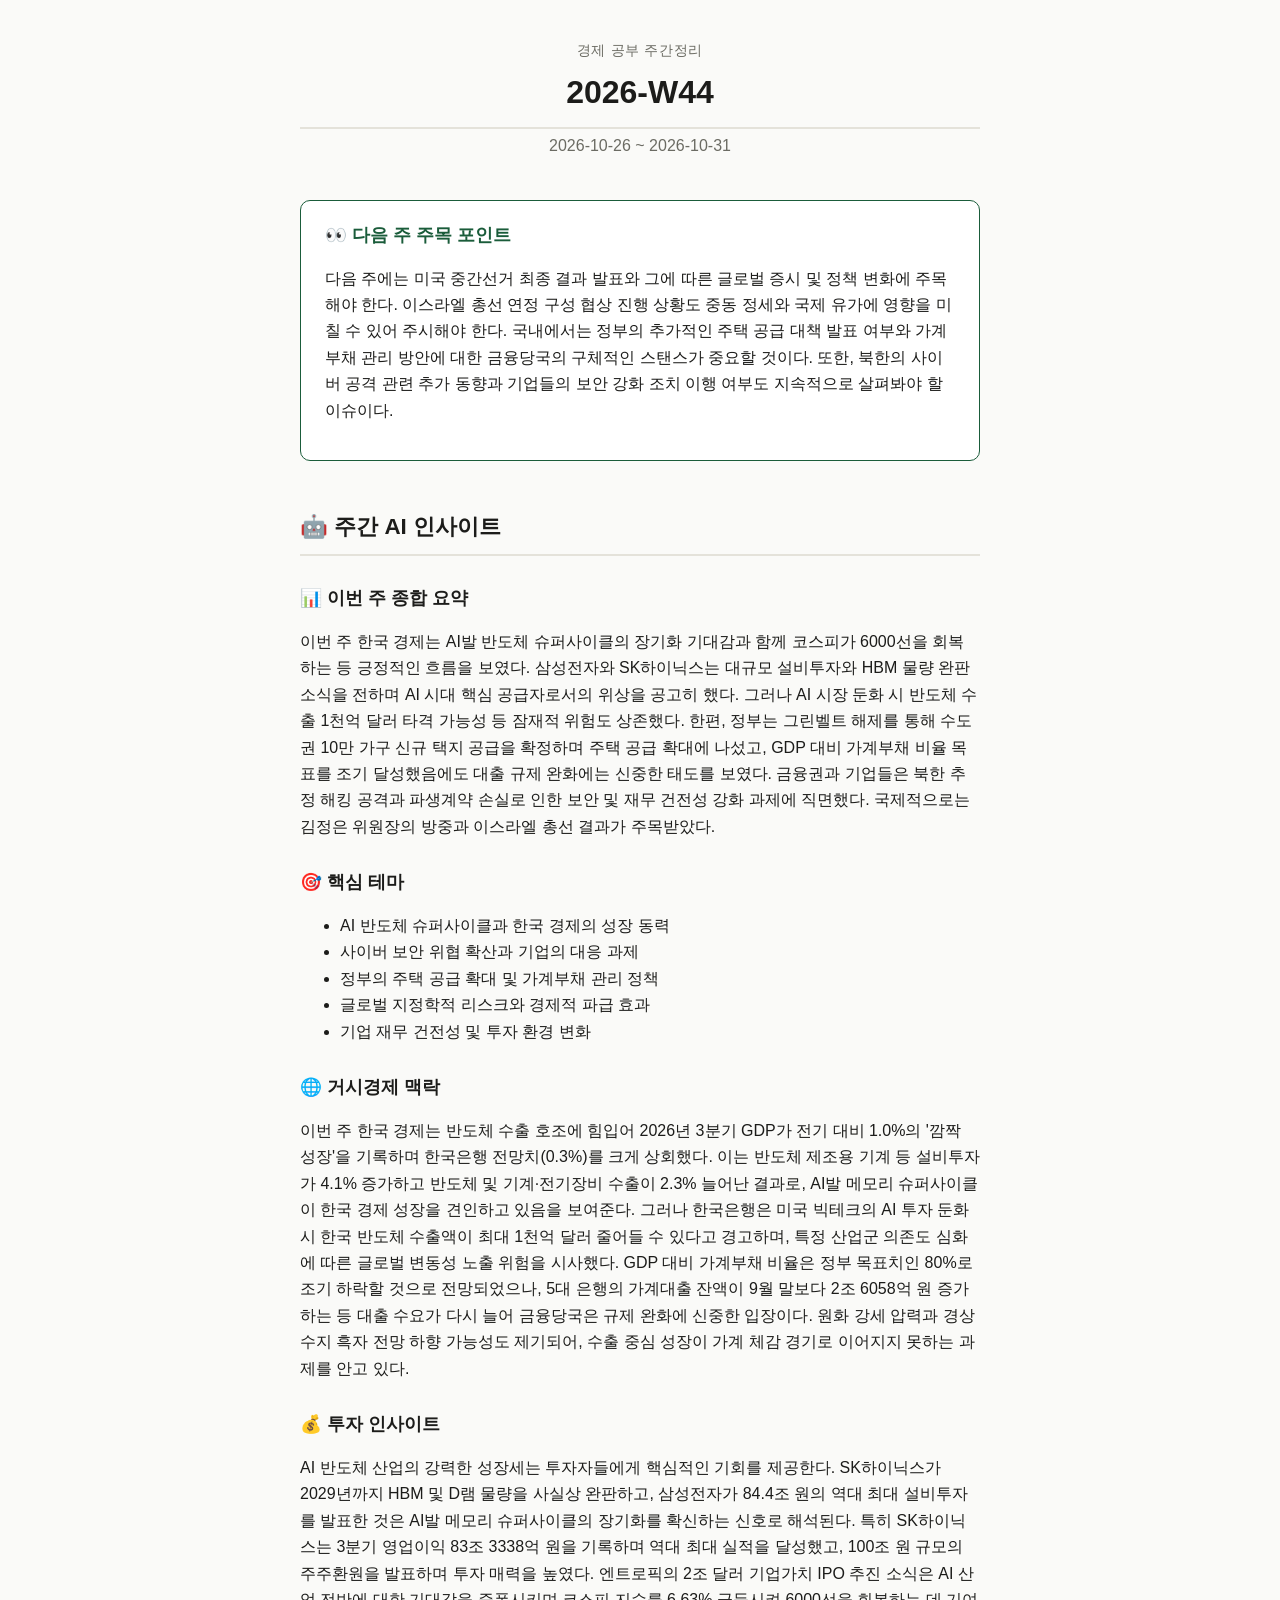
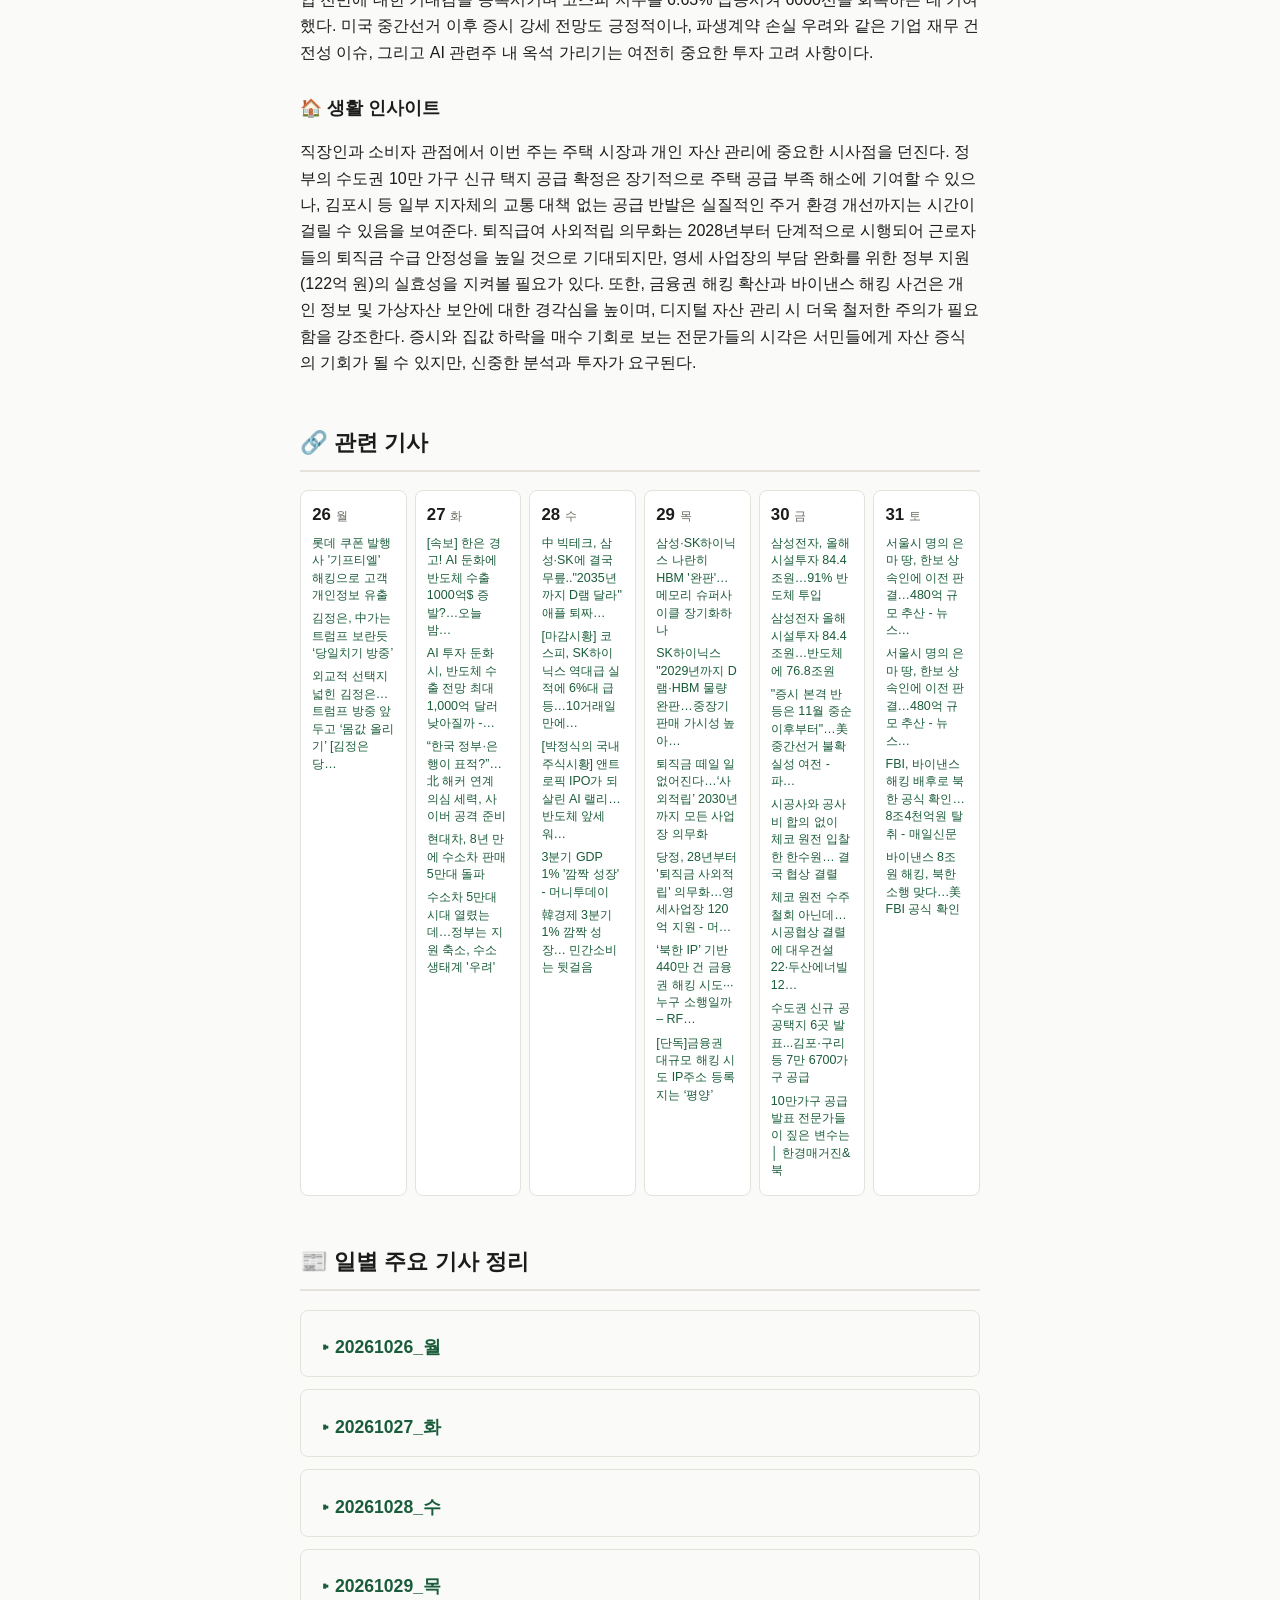
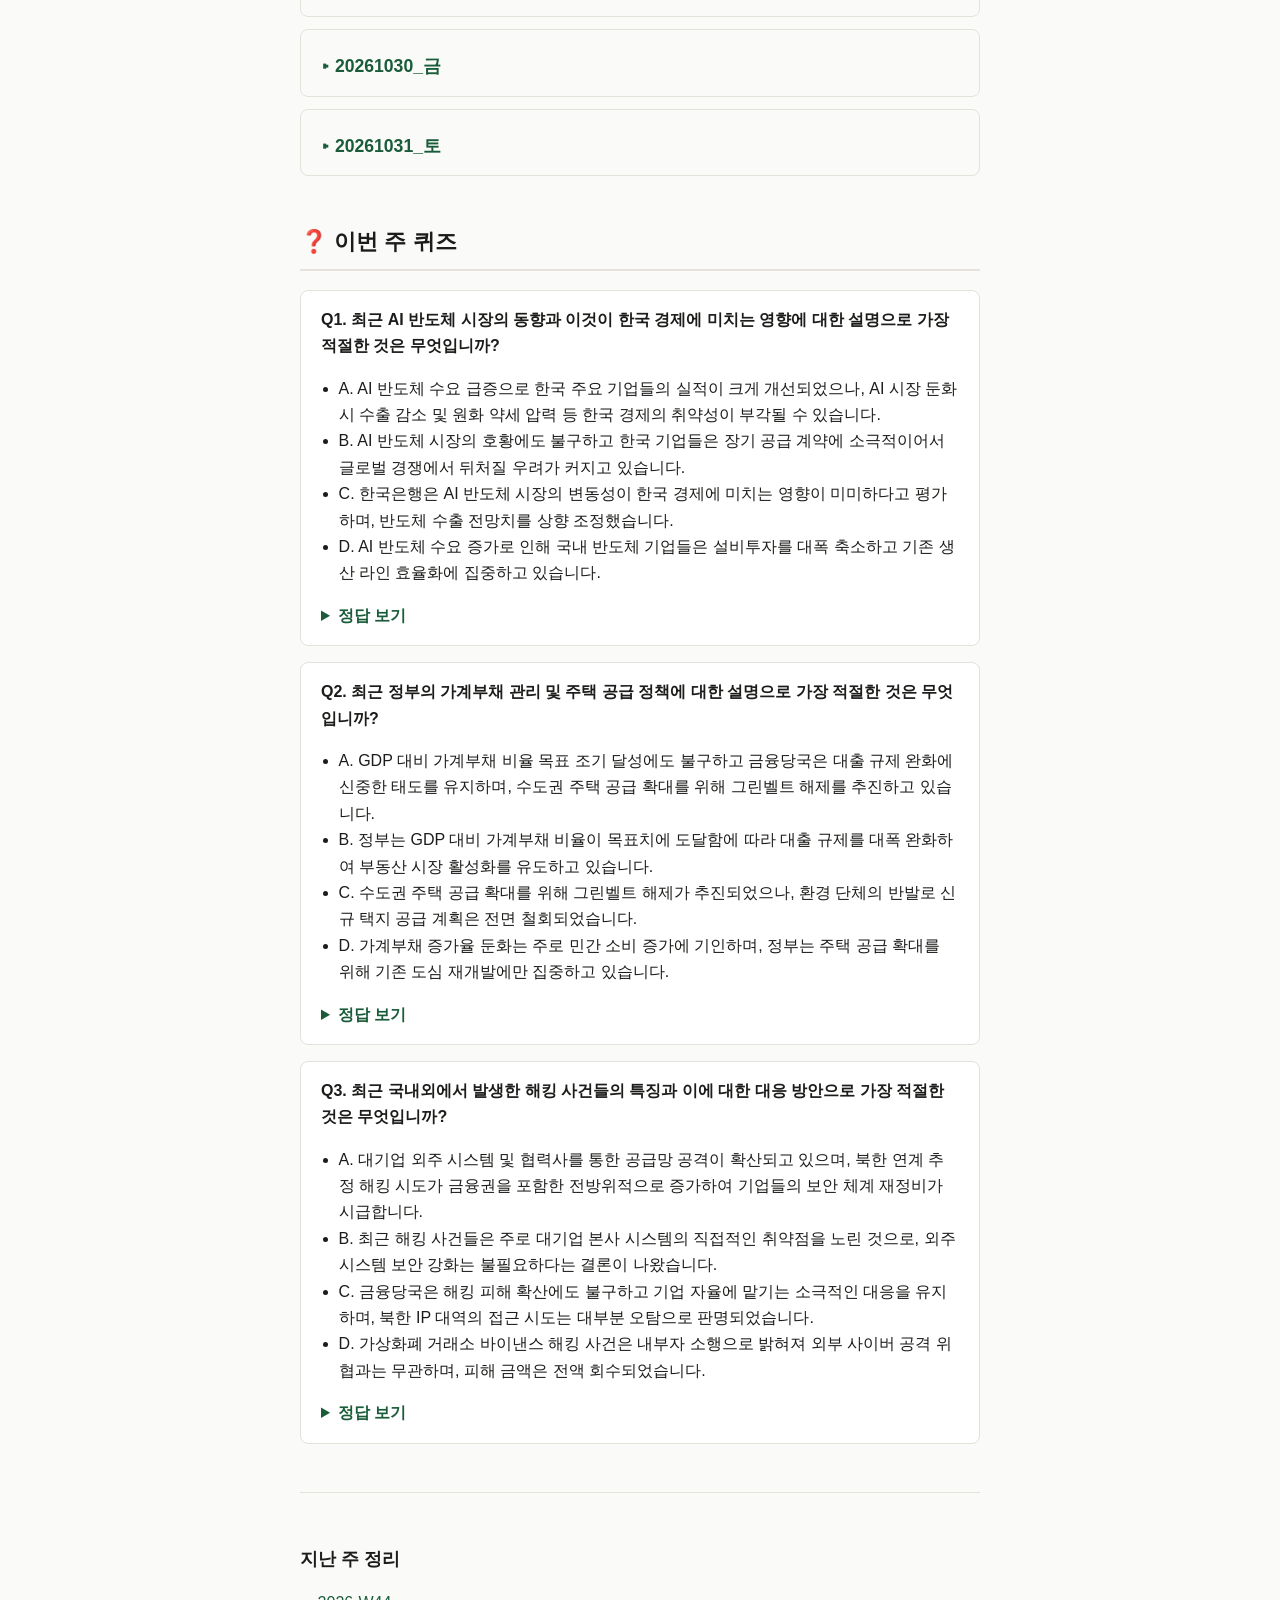
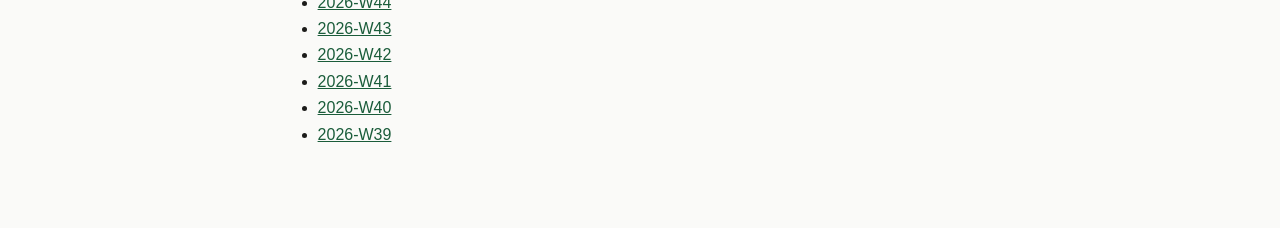
==== commit 8b80008d: "docs: 주간 정리 웹사이트 갱신" ====
--- a/docs/index.html
+++ b/docs/index.html
@@ -3,33 +3,33 @@
 <head>
 <meta charset="utf-8">
 <meta name="viewport" content="width=device-width, initial-scale=1">
-<title>2026-W43 경제 공부 주간정리</title>
+<title>2026-W44 경제 공부 주간정리</title>
 <link rel="stylesheet" href="style.css">
 </head>
 <body>
   <header>
     <p class="site-name">경제 공부 주간정리</p>
-    <h1>2026-W43</h1>
-    <p class="period">2026-10-19 ~ 2026-10-24</p>
+    <h1>2026-W44</h1>
+    <p class="period">2026-10-26 ~ 2026-10-31</p>
   </header>
 
   <section class="next-watch">
     <h2>👀 다음 주 주목 포인트</h2>
-    <p>다음 주에는 한국은행의 통화정책 기조와 물가 지표 발표가 핵심적인 경제 이슈가 될 것입니다. 9월 소비자물가 상승률이 2.9%를 기록한 가운데, 한은이 추가 금리 인상 가능성을 열어둔 만큼, 향후 물가 동향과 이에 따른 한은의 스탠스 변화에 주목해야 합니다. 또한, 이재명 대통령의 주택 공급 '전격전' 지시 이후 구체적인 정책 실행 방안과 3기 신도시 등 신규 주택 공급 현황이 부동산 시장에 미칠 영향도 면밀히 살펴봐야 합니다. 글로벌적으로는 미국 데이터센터 건설 지연 등 AI 인프라 투자 불확실성이 글로벌 반도체 및 AI 산업에 미칠 파급 효과에 대한 지속적인 모니터링이 필요합니다.</p>
+    <p>다음 주에는 미국 중간선거 최종 결과 발표와 그에 따른 글로벌 증시 및 정책 변화에 주목해야 한다. 이스라엘 총선 연정 구성 협상 진행 상황도 중동 정세와 국제 유가에 영향을 미칠 수 있어 주시해야 한다. 국내에서는 정부의 추가적인 주택 공급 대책 발표 여부와 가계부채 관리 방안에 대한 금융당국의 구체적인 스탠스가 중요할 것이다. 또한, 북한의 사이버 공격 관련 추가 동향과 기업들의 보안 강화 조치 이행 여부도 지속적으로 살펴봐야 할 이슈이다.</p>
   </section>
 
   <section class="insights">
     <h1>🤖 주간 AI 인사이트</h1>
     <h2>📊 이번 주 종합 요약</h2>
-    <p>이번 주 한국 경제는 인공지능(AI)과 반도체 산업의 미래 전략 모색, 불안정한 부동산 시장, 그리고 가계 경제의 취약성이라는 세 가지 주요 축을 중심으로 전개되었습니다. SK그룹은 최창원 의장 연임을 통해 AI 및 반도체 중심의 포트폴리오 재편을 가속화하며 미래 성장 동력 확보에 주력했고, 삼성전기 또한 테슬라와의 AI 기판 동맹으로 관련 시장에서의 입지를 강화했습니다. 그러나 미국 내 AI 데이터센터 건설 지연 소식은 AI 투자 전반에 대한 경고등을 켜며 글로벌 공급망의 불확실성을 시사했습니다. 국내에서는 수도권 빌라 전세난 심화와 가계 주식 비중 역대 최대치 기록 후 증시 급락이 맞물려 서민 주거 부담 및 소비 위축 우려가 커졌습니다. 한국은행은 기준금리를 동결하며 대내외 불확실성을 주시했고, 정부는 주택 공급 전격전과 자영업자 지원 방안을 모색하는 등 민생 안정에 집중하는 모습을 보였습니다. 한편, 중국 전기차의 유럽 시장 점유율 급등은 글로벌 통상 환경의 변화를 예고하며 국내 산업에도 영향을 미칠 것으로 전망됩니다.</p>
+    <p>이번 주 한국 경제는 AI발 반도체 슈퍼사이클의 장기화 기대감과 함께 코스피가 6000선을 회복하는 등 긍정적인 흐름을 보였다. 삼성전자와 SK하이닉스는 대규모 설비투자와 HBM 물량 완판 소식을 전하며 AI 시대 핵심 공급자로서의 위상을 공고히 했다. 그러나 AI 시장 둔화 시 반도체 수출 1천억 달러 타격 가능성 등 잠재적 위험도 상존했다. 한편, 정부는 그린벨트 해제를 통해 수도권 10만 가구 신규 택지 공급을 확정하며 주택 공급 확대에 나섰고, GDP 대비 가계부채 비율 목표를 조기 달성했음에도 대출 규제 완화에는 신중한 태도를 보였다. 금융권과 기업들은 북한 추정 해킹 공격과 파생계약 손실로 인한 보안 및 재무 건전성 강화 과제에 직면했다. 국제적으로는 김정은 위원장의 방중과 이스라엘 총선 결과가 주목받았다.</p>
     <h2>🎯 핵심 테마</h2>
-    <ul><li>AI 및 반도체 산업의 미래 전략과 글로벌 공급망 재편</li><li>부동산 시장 불안정 심화와 정부의 주택 공급 확대 노력</li><li>가계 경제의 취약성 증대 및 소비 위축 우려</li><li>글로벌 통상 환경 변화와 국내 산업의 대응</li><li>기업 규제 강화 및 사법 시스템의 신뢰도 문제</li></ul>
+    <ul><li>AI 반도체 슈퍼사이클과 한국 경제의 성장 동력</li><li>사이버 보안 위협 확산과 기업의 대응 과제</li><li>정부의 주택 공급 확대 및 가계부채 관리 정책</li><li>글로벌 지정학적 리스크와 경제적 파급 효과</li><li>기업 재무 건전성 및 투자 환경 변화</li></ul>
     <h2>🌐 거시경제 맥락</h2>
-    <p>이번 주 거시경제는 대내외 불확실성 속에서 통화정책의 신중한 접근과 실물경제의 이중적 흐름이 특징적이었습니다. 한국은행 금융통화위원회는 10월 22일 기준금리를 연 3.00%로 동결했습니다. 이는 지난 7월과 8월 두 차례 연속 인상 이후 첫 동결로, 중동지역 긴장 고조와 주요국 통화·재정정책 등 대외 불확실성 확대, 그리고 국내 경기 및 물가에 미치는 영향을 점검하기 위한 결정입니다. 9월 소비자물가 상승률은 2.9%를 기록했으나, 여전히 물가 상승 압력이 존재하며, 한은은 추가 금리 인상 가능성을 열어두고 있습니다. 국내 경제는 반도체 수출 호조에 힘입어 높은 성장세를 이어가고 있지만, 자영업자 부채 급증과 내수 부진은 소비 위축 우려를 키우고 있습니다. 미국에서는 10조 달러 규모의 AI 인프라 투자 붐이 데이터센터 건설 지연과 자금 조달 악화 등으로 흔들리며, 전반적인 경제 경기 침체 위험이 커질 수 있다는 경고가 나오고 있습니다. 이는 글로벌 경제 성장 둔화 가능성과 맞물려 국내 경제에도 영향을 미칠 수 있습니다.</p>
+    <p>이번 주 한국 경제는 반도체 수출 호조에 힘입어 2026년 3분기 GDP가 전기 대비 1.0%의 '깜짝 성장'을 기록하며 한국은행 전망치(0.3%)를 크게 상회했다. 이는 반도체 제조용 기계 등 설비투자가 4.1% 증가하고 반도체 및 기계·전기장비 수출이 2.3% 늘어난 결과로, AI발 메모리 슈퍼사이클이 한국 경제 성장을 견인하고 있음을 보여준다. 그러나 한국은행은 미국 빅테크의 AI 투자 둔화 시 한국 반도체 수출액이 최대 1천억 달러 줄어들 수 있다고 경고하며, 특정 산업군 의존도 심화에 따른 글로벌 변동성 노출 위험을 시사했다. GDP 대비 가계부채 비율은 정부 목표치인 80%로 조기 하락할 것으로 전망되었으나, 5대 은행의 가계대출 잔액이 9월 말보다 2조 6058억 원 증가하는 등 대출 수요가 다시 늘어 금융당국은 규제 완화에 신중한 입장이다. 원화 강세 압력과 경상수지 흑자 전망 하향 가능성도 제기되어, 수출 중심 성장이 가계 체감 경기로 이어지지 못하는 과제를 안고 있다.</p>
     <h2>💰 투자 인사이트</h2>
-    <p>투자자 관점에서 이번 주는 AI 및 반도체 산업의 성장 잠재력과 함께 시장 변동성에 대한 경계심을 동시에 요구했습니다. SK그룹은 최창원 의장 연임과 함께 AI 및 반도체 중심의 포트폴리오 리밸런싱을 가속화하며, SK하이닉스는 AI 반도체 시장의 핵심 플레이어로 자리매김하고 있습니다. 삼성전기 또한 테슬라와 1조 1천억 원 규모의 AI 기판 동맹을 맺으며 고성능 반도체 기판 시장에서의 입지를 강화했습니다. 이러한 AI 관련 투자는 장기적인 성장 동력이 될 수 있으나, 미국 데이터센터 건설 지연과 같은 인프라 구축의 불확실성은 단기적인 시장 변동성을 야기할 수 있습니다. 한편, 가계의 국내 주식·출자 지분 잔액이 1790조7000억 원으로 가계 금융자산의 25.8%를 차지하며 사상 최대치를 기록했으나, 7월 이후 증시 급락으로 가계 자산 손실 우려가 커진 점은 투자자들이 시장 상황을 면밀히 주시하고 분산 투자를 고려해야 함을 시사합니다. 테슬라와 스페이스X의 합병 검토는 사상 최대 규모인 4630조 원의 M&amp;A로 예상되며, 관련 기술 및 우주 산업 전반에 큰 파급 효과를 미칠 것으로 보여 장기적인 관점에서 주목할 필요가 있습니다.</p>
+    <p>AI 반도체 산업의 강력한 성장세는 투자자들에게 핵심적인 기회를 제공한다. SK하이닉스가 2029년까지 HBM 및 D램 물량을 사실상 완판하고, 삼성전자가 84.4조 원의 역대 최대 설비투자를 발표한 것은 AI발 메모리 슈퍼사이클의 장기화를 확신하는 신호로 해석된다. 특히 SK하이닉스는 3분기 영업이익 83조 3338억 원을 기록하며 역대 최대 실적을 달성했고, 100조 원 규모의 주주환원을 발표하며 투자 매력을 높였다. 엔트로픽의 2조 달러 기업가치 IPO 추진 소식은 AI 산업 전반에 대한 기대감을 증폭시키며 코스피 지수를 6.63% 급등시켜 6000선을 회복하는 데 기여했다. 미국 중간선거 이후 증시 강세 전망도 긍정적이나, 파생계약 손실 우려와 같은 기업 재무 건전성 이슈, 그리고 AI 관련주 내 옥석 가리기는 여전히 중요한 투자 고려 사항이다.</p>
     <h2>🏠 생활 인사이트</h2>
-    <p>직장인과 소비자 관점에서 이번 주 경제 뉴스는 주거 안정과 소비 시장의 안전성, 그리고 자영업자들의 어려움에 대한 깊은 이해를 요구합니다. 수도권 빌라 전월세 매물이 올해 1월 대비 36.5% 감소하며 전세난이 심화되고, 전월세 가격 상승으로 서민들의 주거비 부담이 가중되고 있습니다. 정부의 주택 공급 '전격전' 지시에도 불구하고 단기적인 시장 안정은 어려울 수 있으므로, 주거 계획 수립 시 신중한 접근과 다양한 주거 형태에 대한 정보 탐색이 필요합니다. 2025년 국내 리콜 건수가 전년 대비 4.7% 증가한 2656건을 기록했으며, 특히 해외 직구 제품의 국내 유통이 늘면서 해외 리콜 제품의 국내 유입도 급증하고 있어 소비자들은 '소비자24'와 같은 정보 통합 제공 서비스를 적극 활용하여 안전한 소비를 해야 합니다. 내수 부진으로 자영업자들의 소득이 줄고 연체율이 2022년 말 대비 약 3배 급증하는 등 상환 능력이 크게 저하되어, 자영업자들은 정부의 재무 조정, 재취업 및 재창업 지원 프로그램에 관심을 가지고 적극적으로 활용할 필요가 있습니다.</p>
+    <p>직장인과 소비자 관점에서 이번 주는 주택 시장과 개인 자산 관리에 중요한 시사점을 던진다. 정부의 수도권 10만 가구 신규 택지 공급 확정은 장기적으로 주택 공급 부족 해소에 기여할 수 있으나, 김포시 등 일부 지자체의 교통 대책 없는 공급 반발은 실질적인 주거 환경 개선까지는 시간이 걸릴 수 있음을 보여준다. 퇴직급여 사외적립 의무화는 2028년부터 단계적으로 시행되어 근로자들의 퇴직금 수급 안정성을 높일 것으로 기대되지만, 영세 사업장의 부담 완화를 위한 정부 지원(122억 원)의 실효성을 지켜볼 필요가 있다. 또한, 금융권 해킹 확산과 바이낸스 해킹 사건은 개인 정보 및 가상자산 보안에 대한 경각심을 높이며, 디지털 자산 관리 시 더욱 철저한 주의가 필요함을 강조한다. 증시와 집값 하락을 매수 기회로 보는 전문가들의 시각은 서민들에게 자산 증식의 기회가 될 수 있지만, 신중한 분석과 투자가 요구된다.</p>
   </section>
 
   
@@ -37,28 +37,28 @@
         <h1>🔗 관련 기사</h1>
         <div class="link-calendar">
           <div class="link-day">
-            <div class="link-day-head">19<span>월</span></div>
-            <ul class="link-list"><li><a href="https://www.ngetnews.com/news/articleView.html?idxno=554716" target="_blank" rel="noopener noreferrer">최창원 SK수펙스 의장, 유임 가닥…"해야 할 일 많다"</a></li><li><a href="https://www.newsnow.co.kr/article/24201" target="_blank" rel="noopener noreferrer">SK, 최창원 의장 연임으로 AI 중심 재편 가속화</a></li></ul>
-          </div>
-          <div class="link-day">
-            <div class="link-day-head">20<span>화</span></div>
-            <ul class="link-list"><li><a href="https://theguru.co.kr/news/article.html?no=108395" target="_blank" rel="noopener noreferrer">유럽 최대 오토쇼 점령한 중국車…시장 점유율도 가파른 상승세</a></li><li><a href="https://www.chosun.com/economy/auto/2026/10/12/CJQT7ODE5NHVDFOM3NRPMZF3P4/" target="_blank" rel="noopener noreferrer">재고 쌓인 중국차… 美·유럽 대신 한국에 ‘초저가 밀어내기’ 예고</a></li><li><a href="https://www.mt.co.kr/world/2026/10/19/2026101914492412155" target="_blank" rel="noopener noreferrer">美 AI 데이터센터, 올해 47곳 '제동'…"10조달러 투자 붐 균열" -…</a></li><li><a href="https://www.hankyung.com/article/202610199761g" target="_blank" rel="noopener noreferrer">10조달러 쏟는다더니…美 AI 데이터센터 47곳 제동</a></li></ul>
-          </div>
-          <div class="link-day">
-            <div class="link-day-head">21<span>수</span></div>
-            <ul class="link-list"><li><a href="https://www.chosun.com/economy/tech_it/2026/10/20/SAGDF3JZCJA3RCLEX4NSLQK4YQ/" target="_blank" rel="noopener noreferrer">내년부터 모든 상장사 정보보호 공시 의무화... 금융사·공공기관도</a></li><li><a href="https://www.bloter.net/news/articleView.html?idxno=676181" target="_blank" rel="noopener noreferrer">내년부터 全 상장사 정보보호 공시 의무화…소기업은 2년 유예</a></li><li><a href="https://www.chosun.com/politics/politics_general/2026/10/20/NDOVRZSKENEQHLCBS4F56EMMKU/" target="_blank" rel="noopener noreferrer">李 “주택 공급 전격전… 주거 안정에 국정 성패 좌우”</a></li><li><a href="https://news.tvchosun.com/site/data/html_dir/2026/10/20/2026102090141.html" target="_blank" rel="noopener noreferrer">李 "서울 주택 건축 인허가 대폭 줄어"…공급 부족 두고 '오세훈 책임' 겨…</a></li><li><a href="https://www.ytn.co.kr/_ln/0102_202610201407230567" target="_blank" rel="noopener noreferrer">수출입은행장 "현재 KAI 지분 매각 계획 없어"</a></li></ul>
-          </div>
-          <div class="link-day">
-            <div class="link-day-head">22<span>목</span></div>
-            <ul class="link-list"><li><a href="https://www.mt.co.kr/politics/2026/10/21/2026102110163570365" target="_blank" rel="noopener noreferrer">李대통령, 경찰의날 맞아 "커진 권한, '민주적 통제' 확립해야" - 머니투…</a></li><li><a href="https://jalsalim.com/stock-manipulation-forfeiture-2026/?me=off" target="_blank" rel="noopener noreferrer">주가조작 추징금 0원 63.3%: 범죄수익 17.8%만 추징된 이유 (202…</a></li><li><a href="https://www.hankyung.com/article/2026102167481" target="_blank" rel="noopener noreferrer">테슬라-스페이스X 합병 공식화</a></li><li><a href="https://www.ytn.co.kr/_ln/0104_202610212019032531" target="_blank" rel="noopener noreferrer">테슬라·스페이스X 합병 검토 공식화...높은 주주 승인요건 등 변수</a></li></ul>
-          </div>
-          <div class="link-day">
-            <div class="link-day-head">23<span>금</span></div>
-            <ul class="link-list"><li><a href="https://www.hankyung.com/article/2026102294211" target="_blank" rel="noopener noreferrer">삼성전기, 테슬라·엔비디아서 3.6조 유치</a></li><li><a href="https://www.etnews.com/20261022000012" target="_blank" rel="noopener noreferrer">AI가 발견한 PHP 치명적 취약점…전 세계 웹사이트 해킹 비상 - 전자신문</a></li><li><a href="https://zdnet.co.kr/view/?no=20261022095839" target="_blank" rel="noopener noreferrer">"PHP 보안 결함 비상"...이해민 AI 수석 "매우 심각하게 보고 대응중…</a></li><li><a href="https://www.chosun.com/politics/politics_general/2026/10/22/SJL6MWABZRDB5J7KUNVXM2FXI4/" target="_blank" rel="noopener noreferrer">李대통령 “중수청 지휘감독 포기하는 건 탄핵 사유”</a></li><li><a href="https://imnews.imbc.com/news/2026/politics/article/6859934_36911.html" target="_blank" rel="noopener noreferrer">이 대통령 "중수청 지휘감독 포기하는 것은 탄핵사유"</a></li><li><a href="https://www.hankyung.com/article/2026102279097" target="_blank" rel="noopener noreferrer">한국은행, 기준금리 3.00% 동결…다음달 추가 인상 가능성</a></li><li><a href="https://www.chosun.com/economy/economy_general/2026/10/22/6HXVAFCG2BAXFCLSPHFM5LN6CA/" target="_blank" rel="noopener noreferrer">한은 금통위, 기준금리 3%로 동결…2연속 인상 후 숨고르기</a></li></ul>
-          </div>
-          <div class="link-day">
-            <div class="link-day-head">24<span>토</span></div>
-            <ul class="link-list"><li><a href="https://www.chosun.com/national/court_law/2026/10/24/ZZQAVGOIQNDJPFVCGPCJO2T2TM/" target="_blank" rel="noopener noreferrer">오세훈 무죄… 2심서 뒤집혔다</a></li><li><a href="https://www.donga.com/news/Society/article/all/20261023/134899958/2" target="_blank" rel="noopener noreferrer">‘오세훈 여론조사비 대납’… 2심서 무죄로 뒤집혔다</a></li><li><a href="https://www.chosun.com/politics/politics_general/2026/10/24/E7VTKR3I6ZEQ5DLGAL7RPOMVQ4/" target="_blank" rel="noopener noreferrer">李 “반도체 주 52시간 예외, 새 제도 만들 필요까지 있나”</a></li><li><a href="https://www.chosun.com/politics/politics_general/2026/10/23/OJOBJ3KTDFF5BAADLRB3QOK4IA/" target="_blank" rel="noopener noreferrer">李 “반도체 주 52시간 예외, 새로운 제도 만들 필요까지 있나”</a></li></ul>
+            <div class="link-day-head">26<span>월</span></div>
+            <ul class="link-list"><li><a href="https://imnews.imbc.com/news/2026/econo/article/6860577_36932.html" target="_blank" rel="noopener noreferrer">롯데 쿠폰 발행사 '기프티엘' 해킹으로 고객 개인정보 유출</a></li><li><a href="https://www.donga.com/news/Inter/article/all/20261026/134905992/2" target="_blank" rel="noopener noreferrer">김정은, 中가는 트럼프 보란듯 ‘당일치기 방중’</a></li><li><a href="https://www.segye.com/newsView/20261025509763" target="_blank" rel="noopener noreferrer">외교적 선택지 넓힌 김정은… 트럼프 방중 앞두고 ‘몸값 올리기’ [김정은 당…</a></li></ul>
+          </div>
+          <div class="link-day">
+            <div class="link-day-head">27<span>화</span></div>
+            <ul class="link-list"><li><a href="https://www.youtube.com/shorts/8yfEiUX-A4s" target="_blank" rel="noopener noreferrer">[속보] 한은 경고! AI 둔화에 반도체 수출 1000억$ 증발?…오늘 밤…</a></li><li><a href="https://www.youtube.com/shorts/RuhaNIBeIXY" target="_blank" rel="noopener noreferrer">AI 투자 둔화 시, 반도체 수출 전망 최대 1,000억 달러 낮아질까 -…</a></li><li><a href="https://www.kyeonggi.com/article/20261024580041" target="_blank" rel="noopener noreferrer">“한국 정부·은행이 표적?”…北 해커 연계 의심 세력, 사이버 공격 준비</a></li><li><a href="https://www.chosun.com/economy/auto/2026/10/27/EIJMVYPUERF75ATWFORC2SIX24/" target="_blank" rel="noopener noreferrer">현대차, 8년 만에 수소차 판매 5만대 돌파</a></li><li><a href="https://mobile.newsis.com/view/NISX20261026_0003841754" target="_blank" rel="noopener noreferrer">수소차 5만대 시대 열렸는데…정부는 지원 축소, 수소 생태계 '우려'</a></li></ul>
+          </div>
+          <div class="link-day">
+            <div class="link-day-head">28<span>수</span></div>
+            <ul class="link-list"><li><a href="https://www.youtube.com/watch?v=imZFWdKMTYQ" target="_blank" rel="noopener noreferrer">中 빅테크, 삼성·SK에 결국 무릎.."2035년까지 D램 달라" 애플 퇴짜…</a></li><li><a href="https://www.hanyangeconomy.com/news/articleView.html?idxno=10510" target="_blank" rel="noopener noreferrer">[마감시황] 코스피, SK하이닉스 역대급 실적에 6%대 급등…10거래일 만에…</a></li><li><a href="https://www.newsquest.co.kr/news/articleView.html?idxno=303556" target="_blank" rel="noopener noreferrer">[박정식의 국내 주식시황] 앤트로픽 IPO가 되살린 AI 랠리…반도체 앞세워…</a></li><li><a href="https://www.mt.co.kr/economy/2026/10/28/2026102720212734576" target="_blank" rel="noopener noreferrer">3분기 GDP 1% '깜짝 성장' - 머니투데이</a></li><li><a href="https://www.donga.com/news/Economy/article/all/20261028/134921350/2" target="_blank" rel="noopener noreferrer">韓경제 3분기 1% 깜짝 성장… 민간소비는 뒷걸음</a></li></ul>
+          </div>
+          <div class="link-day">
+            <div class="link-day-head">29<span>목</span></div>
+            <ul class="link-list"><li><a href="https://kbthink.com/news-list/view.html?newsId=20261029133005543" target="_blank" rel="noopener noreferrer">삼성·SK하이닉스 나란히 HBM '완판'…메모리 슈퍼사이클 장기화하나</a></li><li><a href="https://news.einfomax.co.kr/news/articleView.html?idxno=4441550" target="_blank" rel="noopener noreferrer">SK하이닉스 "2029년까지 D램·HBM 물량 완판…중장기 판매 가시성 높아…</a></li><li><a href="https://www.donga.com/news/Society/article/all/20261029/134930864/1" target="_blank" rel="noopener noreferrer">퇴직금 떼일 일 없어진다…‘사외적립’ 2030년까지 모든 사업장 의무화</a></li><li><a href="https://www.mt.co.kr/politics/2026/10/29/2026102908362280100" target="_blank" rel="noopener noreferrer">당정, 28년부터 '퇴직금 사외적립' 의무화…영세사업장 120억 지원 - 머…</a></li><li><a href="https://www.rfa.org/korean/in-focus/2026/10/29/44-million-hacking-attempts-targeted-the-financial-sector/" target="_blank" rel="noopener noreferrer">‘북한 IP’ 기반 440만 건 금융권 해킹 시도···누구 소행일까 – RF…</a></li><li><a href="https://www.donga.com/news/Economy/article/all/20261029/134928955/2" target="_blank" rel="noopener noreferrer">[단독]금융권 대규모 해킹 시도 IP주소 등록지는 ‘평양’</a></li></ul>
+          </div>
+          <div class="link-day">
+            <div class="link-day-head">30<span>금</span></div>
+            <ul class="link-list"><li><a href="https://www.inews24.com/view/2020272" target="_blank" rel="noopener noreferrer">삼성전자, 올해 시설투자 84.4조원…91% 반도체 투입</a></li><li><a href="https://www.yonhapnewstv.co.kr/news/AKR20261029102031KeT" target="_blank" rel="noopener noreferrer">삼성전자 올해 시설투자 84.4조원…반도체에 76.8조원</a></li><li><a href="https://www.fnnews.com/news/202610271143363910" target="_blank" rel="noopener noreferrer">"증시 본격 반등은 11월 중순 이후부터"…美 중간선거 불확실성 여전 - 파…</a></li><li><a href="https://www.donga.com/news/Economy/article/all/20261029/134933566/1" target="_blank" rel="noopener noreferrer">시공사와 공사비 합의 없이 체코 원전 입찰한 한수원… 결국 협상 결렬</a></li><li><a href="https://magazine.hankyung.com/business/article/202610293073b" target="_blank" rel="noopener noreferrer">체코 원전 수주 철회 아닌데…시공협상 결렬에 대우건설 22·두산에너빌 12…</a></li><li><a href="https://www.mhns.co.kr/news/articleView.html?idxno=766585" target="_blank" rel="noopener noreferrer">수도권 신규 공공택지 6곳 발표...김포·구리 등 7만 6700가구 공급</a></li><li><a href="https://magazine.hankyung.com/business/article/202610293798b" target="_blank" rel="noopener noreferrer">10만가구 공급 발표 전문가들이 짚은 변수는 │ 한경매거진&amp;북</a></li></ul>
+          </div>
+          <div class="link-day">
+            <div class="link-day-head">31<span>토</span></div>
+            <ul class="link-list"><li><a href="https://www.news1.kr/realestate/general/6338411" target="_blank" rel="noopener noreferrer">서울시 명의 은마 땅, 한보 상속인에 이전 판결…480억 규모 추산 - 뉴스…</a></li><li><a href="https://www.news1.kr/realestate/general/6338411?kakao_from=mainnews" target="_blank" rel="noopener noreferrer">서울시 명의 은마 땅, 한보 상속인에 이전 판결…480억 규모 추산 - 뉴스…</a></li><li><a href="https://www.imaeil.com/page/view/2026110107352250911" target="_blank" rel="noopener noreferrer">FBI, 바이낸스 해킹 배후로 북한 공식 확인…8조4천억원 탈취 - 매일신문</a></li><li><a href="https://www.thescoop.co.kr/news/articleView.html?idxno=312139" target="_blank" rel="noopener noreferrer">바이낸스 8조원 해킹, 북한 소행 맞다…美 FBI 공식 확인</a></li></ul>
           </div></div>
       </section>
 
@@ -66,172 +66,172 @@
     <h1>📰 일별 주요 기사 정리</h1>
     
       <details class="day">
-        <summary>20261019_월</summary>
-        
-        <article class="story">
-          <h3>▶ 최창원 SK수펙스 의장 연임 유력 <span class="story-type"></span></h3>
-          <p><strong>무슨 일</strong> 최창원 SK수펙스추구협의회 의장이 내년에도 의장직을 연임할 것으로 전망됩니다.</p>
-          <p><strong>배경/논의 내용</strong> 최창원 의장은 2023년 말 취임 이후 SK그룹의 포트폴리오 리밸런싱과 재무구조 개선을 성공적으로 이끌었으며, 특히 인공지능(AI)과 반도체 중심의 사업 재편을 주도했습니다.</p>
-          <p><strong>효과/시사점</strong> SK그룹은 최창원 의장 체제를 통해 AI와 반도체를 중심으로 한 중장기 성장 전략을 가속화하고, 계열사 간 협력을 강화하여 AI 밸류체인 구축을 모색할 것으로 기대됩니다.</p>
-        </article>
-        <article class="story">
-          <h3>▶ 리콜 급증, 2025년 2656건 기록 <span class="story-type"></span></h3>
-          <p><strong>무슨 일</strong> 2025년 국내 리콜 건수가 전년 대비 4.7% 증가한 2656건으로 집계되었습니다. 특히 해외 직구 제품의 국내 유통이 늘면서 해외 리콜 제품의 국내 유입도 급증하는 추세입니다.</p>
-          <p><strong>배경/논의 내용</strong> 공정거래위원회의 리콜 권고 증가와 해외 직구 시장 확대로 인한 해외 위해 제품의 국내 유통 증가가 주요 원인으로 꼽힙니다.</p>
-          <p><strong>효과/시사점</strong> 리콜 제품 유통 차단을 위해 '소비자24'를 통한 정보 통합 제공 등 유통 차단 노력이 강화되고 있으나, 해외 직구 제품의 재유통 문제 등 소비시장 안전 리스크가 커지고 있습니다.</p>
-        </article>
-        <article class="story">
-          <h3>▶ 수도권 빌라 전세난 심화, 매물 36.5% 감소 <span class="story-type"></span></h3>
-          <p><strong>무슨 일</strong> 2026년 9월 말 기준 수도권 빌라 전월세 매물이 올해 1월 대비 36.5% 감소한 3만 4천여 건으로 급감했으며, 특히 인천은 54%, 경기도는 43% 감소했습니다. 서울 아파트 전세난이 빌라 시장으로 번지면서 전세가격이 불안정해지고 있습니다.</p>
-          <p><strong>배경/논의 내용</strong> 아파트 전세난으로 인해 빌라로 수요가 유입되었으나, 2022~2023년 수도권 아파트 착공 물량 급감으로 인한 신규 입주 물량 감소 및 다주택자 규제 강화로 인한 임대 물량 감소가 복합적으로 작용했습니다.</p>
-          <p><strong>효과/시사점</strong> 전월세 가격 상승으로 서민들의 주거비 부담이 가중되고 있으며, 불안정한 전월세 시장 안정을 위해 다주택자 관련 규제 정책의 전면 재검토 필요성이 제기되고 있습니다.</p>
-        </article>
-        <article class="story">
-          <h3>▶ 이건희 선대회장 AI 비전 재조명, 삼성 실적 견인 <span class="story-type"></span></h3>
-          <p><strong>무슨 일</strong> 고(故) 이건희 삼성 선대회장이 30년 전 인공지능(AI) 시대를 예견하고 반도체, 통신, 소프트웨어 인재 육성 등을 강조하며 삼성을 세계 1위 기업으로 이끈 경영 철학이 재조명되고 있습니다.</p>
-          <p><strong>배경/논의 내용</strong> 이건희 선대회장은 20세기 말 '21세기는 산업사회가 정보사회로 넘어가는 세기'라고 규정하며 반도체와 통신 인프라의 중요성을 강조했고, 1974년 한국반도체 인수를 시작으로 불황기에도 과감한 투자를 통해 삼성전자를 세계 메모리 반도체 시장 1위로 만들었습니다.</p>
-          <p><strong>효과/시사점</strong> 삼성전자는 이건희 선대회장의 '초격차' 경영 철학을 바탕으로 AI 반도체 수요 확대와 메모리 가격 상승에 힘입어 2026년 3분기 영업이익 107조 4천억원을 잠정 기록하는 등 역대 최대 실적을 달성했으며, 2027년 영업이익은 555조원으로 전망되는 등 AI 시대에도 지속적인 기술 개발과 투자를 통해 시장 경쟁력을 강화할 것으로 기대됩니다.</p>
-        </article>
-        <div class="terms"><h4>📖 용어 정리</h4><ul><li><strong>SK수펙스</strong> — SK그룹의 최고 의사결정 협의 기구로, 그룹의 경영 방향을 설정하고 주요 현안을 논의하는 역할을 합니다.</li><li><strong>리밸런싱</strong> — 기업이나 투자 포트폴리오의 자산 비중을 조정하여 목표 수익률을 달성하거나 위험을 관리하는 전략입니다. SK그룹의 경우 비핵심 자산 매각 및 AI, 반도체 등 미래 성장 동력에 집중하는 사업 재편을 의미합니다.</li><li><strong>전세난</strong> — 전세 주택의 공급 부족으로 인해 전세 가격이 급등하고 매물이 사라지는 현상입니다.</li><li><strong>다주택자 규제</strong> — 여러 채의 주택을 소유한 사람들에게 부과되는 세금(양도세, 종부세 등) 및 대출 관련 규제로, 임대 시장 안정화를 위해 완화 필요성이 제기되기도 합니다.</li></ul></div>
-      </details>
-      <details class="day">
-        <summary>20261020_화</summary>
-        
-        <article class="story">
-          <h3>▶ 자영업자 빚더미, 연체 급증 <span class="story-type"></span></h3>
-          <p><strong>무슨 일</strong> 한국 자영업자들이 내수 부진으로 소득이 줄어들면서 빚더미에 앉고 있으며, 4년 반 만에 부채가 급증하는 등 심각한 상황에 직면했다는 내용입니다.</p>
-          <p><strong>배경/논의 내용</strong> 내수 부진으로 자영업자들의 소득이 쪼그라들고 있으며, 이로 인해 연체율이 2022년 말 대비 약 3배 급증하는 등 상환 능력이 크게 저하된 것이 배경으로 지목됩니다.</p>
-          <p><strong>효과/시사점</strong> 상환 능력이 떨어진 차주를 조기에 파악하고, 재무 조정, 재취업 및 재창업 지원을 연계하여 자영업자들의 상환 여력을 회복시키고 내수를 살려야 한다는 분석이 제기되고 있습니다.</p>
-        </article>
-        <article class="story">
-          <h3>▶ 중국차 유럽 안방 점령 위기 <span class="story-type"></span></h3>
-          <p><strong>무슨 일</strong> 중국 자동차의 유럽 시장 점유율이 급등하면서 유럽 제조업, 특히 자동차 산업이 심각한 위협에 직면하고 있다는 소식입니다.</p>
-          <p><strong>배경/논의 내용</strong> 중국 자동차의 유럽 시장 점유율이 11%로 급등하는 등 중국 전기차를 중심으로 한 경쟁 심화가 주요 원인으로 지목되며, 이로 인해 폭스바겐 등 유럽 주요 자동차 기업들이 대규모 감원 압박에 직면하고 있습니다.</p>
-          <p><strong>효과/시사점</strong> 유럽 제조업 전반의 실적 공포가 확산되고 있으며, 이는 대규모 시위로 이어질 수 있다는 우려가 제기되고 있습니다. 유럽 자동차 산업의 구조조정이 불가피할 것으로 전망됩니다.</p>
-        </article>
-        <article class="story">
-          <h3>▶ 美 데이터센터 지연, AI 투자 경고등 <span class="story-type"></span></h3>
-          <p><strong>무슨 일</strong> 미국 내 데이터센터 건설 및 오픈이 지연되면서 인공지능(AI) 관련 투자에 균열이 생기고 있다는 보도입니다.</p>
-          <p><strong>배경/논의 내용</strong> 데이터센터 건설에 필요한 인허가 절차 지연과 막대한 자금 조달에 대한 부담이 가중되면서 프로젝트 진행에 차질이 발생하고 있습니다.</p>
-          <p><strong>효과/시사점</strong> 미국 경제의 상당 부분이 AI 설비 투자 확대에 기반하고 있어, 데이터센터 건설 중단이 장기화될 경우 전반적인 경제 경기 침체 위험이 커질 수 있다는 경고가 나오고 있습니다.</p>
-        </article>
-        
-      </details>
-      <details class="day">
-        <summary>20261021_수</summary>
-        
-        <article class="story">
-          <h3>▶ 가계 주식 비중 역대 최대 <span class="story-type"></span></h3>
-          <p><strong>무슨 일</strong> 2026년 6월 말 기준, 가계가 보유한 국내 주식·출자 지분 잔액이 1790조7000억 원으로 가계 금융자산의 25.8%를 차지하며 사상 최대치를 기록했습니다. 그러나 7월 이후 증시 급락으로 가계 자산 손실 우려가 커지면서 소비가 위축되고 있습니다.</p>
-          <p><strong>배경/논의 내용</strong> 가계의 국내 주식 보유액이 2008년 통계 작성 이래 가장 높은 수준인 1790조7000억 원에 달했으나, 7월부터 증시가 급락하기 시작하면서 가계 자산에 상당한 타격이 예상되고 소비 위축으로 이어질 수 있다는 우려가 제기되었습니다.</p>
-          <p><strong>효과/시사점</strong> 증시 급락으로 인한 가계의 소비 위축 우려가 커지자, 이재명 대통령은 10월 19일 증시 정상화를 위한 조치를 조만간 발표할 것이라고 예고하며 시장 안정화에 대한 기대를 모으고 있습니다.</p>
-        </article>
-        <article class="story">
-          <h3>▶ 상장사 정보보호 공시 의무화 <span class="story-type"></span></h3>
-          <p><strong>무슨 일</strong> 과학기술정보통신부는 10월 20일 국무회의에서 '정보보호산업의 진흥에 관한 법률 시행령' 개정안이 통과되어, 2027년 1월 1일부터 모든 코스피·코스닥 상장기업이 정보보호 현황을 의무적으로 공개해야 한다고 밝혔습니다.</p>
-          <p><strong>배경/논의 내용</strong> 최근 잇따른 사이버 침해 사고와 개인정보 유출 사태에 대응하고 기업의 정보보호 투자를 유도하기 위해, 지난해 10월 관계부처 합동으로 발표된 '범부처 정보보호 종합대책'의 후속 조치로 이번 개정안이 추진되었습니다.</p>
-          <p><strong>효과/시사점</strong> 정보보호 공시 의무화는 모든 상장사에 보안 분야 투자 금액, 전담 인력 등 정보보호 현황 공개 의무를 부과하여 기업의 경영 부담으로 작용할 수 있으나, 국가 전반의 정보보호 수준을 높이는 선순환 구조를 정착시킬 것으로 기대됩니다.</p>
-        </article>
-        <article class="story">
-          <h3>▶ 주택 공급 '전격전' 지시 <span class="story-type"></span></h3>
-          <p><strong>무슨 일</strong> 이재명 대통령은 10월 20일 국무회의에서 전월세를 포함한 부동산 가격 상승세가 지속되고 있으며, 2022년 이후 약 3년간 서울을 중심으로 주택 건축 인허가가 대폭 줄고 신도시 등 신규 택지 공급도 지연되면서 구조적인 공급 불안이 지속되고 있다고 지적했습니다.</p>
-          <p><strong>배경/논의 내용</strong> 2022년 이후 3년간 서울 지역의 주택 건축 인허가 물량이 2021년 대비 48.6% 감소하는 등 주택 공급 기반이 약화되었고, 신도시 택지 공급 지연이 겹치면서 전월세 가격 상승을 포함한 전반적인 부동산 가격 상승세가 이어지고 있습니다.</p>
-          <p><strong>효과/시사점</strong> 이재명 대통령은 주거 안정을 위해 기존 관행과 절차에 얽매이지 말고 택지 조성부터 인허가, 착공에 이르는 기간을 최대한 단축하여 '공급 전격전'을 펼칠 것을 지시했으며, 12월 첫 입주가 시작되는 인천 계양 등 3기 신도시 주택 공급도 서두를 것을 주문했습니다.</p>
-        </article>
-        <article class="story">
-          <h3>▶ 수은, KAI 매각 계획 '없다' <span class="story-type"></span></h3>
-          <p><strong>무슨 일</strong> 한국항공우주산업(KAI)의 최대주주인 한국수출입은행(수은)의 윤희성 행장은 10월 20일 국회 국정감사에서 현재 KAI 지분 매각 계획이 없다고 밝혔습니다.</p>
-          <p><strong>배경/논의 내용</strong> 2017년부터 KAI의 최대주주(26.41%)를 유지해온 수출입은행 체제 하에서 KAI의 부채비율이 상반기 말 기준 484.2%로 치솟고 수주 실적이 악화되는 등 경영상 어려움이 지속되면서 매각 필요성이 제기되어 왔습니다.</p>
-          <p><strong>효과/시사점</strong> 정부와 수출입은행은 KAI의 경영 연속성 확보와 장기적인 투자 방안을 제시할 것을 조언하고 있으며, 이는 KAI의 경영 정상화와 방위산업 경쟁력 강화를 위한 중요한 전환점이 될 것으로 보입니다.</p>
-        </article>
-        
-      </details>
-      <details class="day">
-        <summary>20261022_목</summary>
-        
-        <article class="story">
-          <h3>▶ K전기차 비상, 세액공제 논의 <span class="story-type"></span></h3>
-          <p><strong>무슨 일</strong> 국내 전기차 시장에서 중국산 및 중국차의 공급이 확대되면서 국내 전기차 산업의 위기감이 고조되고 있으며, 이에 대응하기 위해 여야가 국내 전기차 생산 세액공제 법 개정을 추진하고 있습니다.</p>
-          <p><strong>배경/논의 내용</strong> 국내에 등록된 전체 전기차 중 35%가 중국산이며, 중국차의 시장 점유율이 갈수록 확대되는 추세가 국내 전기차 산업의 경쟁력 약화에 대한 우려를 낳고 있기 때문입니다.</p>
-          <p><strong>효과/시사점</strong> 국내 전기차 생산 세액공제 법 개정을 통해 국내 산업의 경쟁력을 강화하려는 움직임이 있으나, 실질적인 기술 발전과 성장이 동반되지 않으면 정책 효과가 제한적일 수 있다는 시사점이 있습니다.</p>
-        </article>
-        <article class="story">
-          <h3>▶ 대통령, 경찰의 날 참석 <span class="story-type"></span></h3>
-          <p><strong>무슨 일</strong> 경찰의 날 기념식에 대통령이 참석하여, 수사권 조정 이후 강화된 경찰의 역할과 민주적 통제의 중요성을 강조하는 메시지를 전달했습니다.</p>
-          <p><strong>배경/논의 내용</strong> 이번 기념식은 검찰 개혁으로 수사-기소 분리가 완료된 후 처음으로 열린 경찰의 날 행사로, 경찰의 수사권이 확대된 상황에서 그 역할과 책임에 대한 사회적 관심이 집중되었기 때문입니다.</p>
-          <p><strong>효과/시사점</strong> 대통령은 '수사권 가진 경찰은 민주적 통제를 확립해야 한다'고 발언하며, 강화된 경찰 권한에 대한 견제와 균형의 필요성을 강조했습니다. 이는 향후 경찰 조직 운영 및 개혁 방향에 중요한 영향을 미칠 것으로 전망됩니다.</p>
-        </article>
-        <article class="story">
-          <h3>▶ 주가조작 범죄수익 미회수 논란 <span class="story-type"></span></h3>
-          <p><strong>무슨 일</strong> 최근 5년간 주가조작 사건 판결문 239건을 분석한 결과, 유죄 판결이 내려진 사건 중 3건 중 2건에서 범죄수익이 단 한 푼도 추징되지 않는 등 주가조작 범죄에 대한 실효적인 처벌이 어렵다는 논란이 되고 있습니다.</p>
-          <p><strong>배경/논의 내용</strong> 주가조작으로 인한 부당이득이 1.5조 원으로 추정되지만, 실제 부당이득 산정이 어렵다는 점이 범죄수익 추징의 한계로 지적되고 있으며, 이는 범죄 입증의 어려움과 관련이 있습니다.</p>
-          <p><strong>효과/시사점</strong> 주가조작 범죄의 실효적인 처벌을 위해 제도 개선과 함께 민사 및 행정적 수단을 활용하여 실효성을 높이는 방안을 고민해야 한다는 목소리가 커지고 있으며, 이는 사법 시스템의 신뢰도 문제로 이어질 수 있습니다.</p>
-        </article>
-        <article class="story">
-          <h3>▶ 테슬라-스페이스X 합병 검토 공식화 <span class="story-type"></span></h3>
-          <p><strong>무슨 일</strong> 테슬라와 스페이스X가 합병 검토를 공식화하며, 사상 최대 규모의 M&amp;A 가능성이 제기되었습니다.</p>
-          <p><strong>배경/논의 내용</strong> 합병을 위해 양사 이사회에 특별위원회가 구성되었으며, 이는 두 회사의 시너지를 극대화하고 새로운 사업 기회를 창출하기 위한 전략적 결정으로 분석됩니다.</p>
-          <p><strong>효과/시사점</strong> 이번 합병은 사상 최대 규모인 4630조 원의 M&amp;A로 예상되며, 스페이스X는 IPO 상장 후 테슬라와의 합병을 통해 기업 가치를 더욱 높일 것으로 전망되어 글로벌 기술 및 우주 산업 전반에 큰 파급 효과를 미칠 것입니다.</p>
-        </article>
-        
-      </details>
-      <details class="day">
-        <summary>20261023_금</summary>
-        
-        <article class="story">
-          <h3>▶ 삼성전기-테슬라 AI 기판 동맹 <span class="story-type"></span></h3>
-          <p><strong>무슨 일</strong> 삼성전기가 테슬라와 1조 1천억 원 규모의 'AI 기판' 동맹을 맺었다. 이는 AI 반도체용 차세대 기판인 FC-BGA의 공급망 병목 현상에 대응하고, 테슬라가 5년치 반도체 기판 물량을 확보하기 위한 투자로 풀이된다.</p>
-          <p><strong>배경/논의 내용</strong> AI 반도체 시장의 급성장으로 FC-BGA와 같은 고성능 반도체 기판의 수요가 폭증하며 공급망 병목 현상이 심화되고 있기 때문이다. 테슬라는 자율주행 및 AI 기술 개발에 필수적인 반도체 기판을 안정적으로 확보하기 위해 삼성전기에 1조 1천억 원을 투자하여 2029년부터 2033년까지 5년간 물량을 선제적으로 확보했다.</p>
-          <p><strong>효과/시사점</strong> 삼성전기는 이번 테슬라의 1조 1천억 원 투자 유치를 통해 공장 증설에 대한 자금 부담을 덜고, 테슬라라는 장기적인 공급처를 확보하여 안정적인 성장을 기대할 수 있게 되었다. 이는 고성능 반도체 기판 시장에서 삼성전기의 입지를 더욱 강화할 것으로 보인다.</p>
-        </article>
-        <article class="story">
-          <h3>▶ AI 발견 치명적 결함, 해킹 비상 <span class="story-type"></span></h3>
-          <p><strong>무슨 일</strong> AI가 웹 개발 언어인 PHP에서 치명적인 보안 결함을 발견하여 전 세계 온라인 시스템에 해킹 비상이 걸렸다. 이 취약점으로 인해 전 세계 홈페이지의 약 70%가 해킹 위험에 노출된 것으로 파악되었다.</p>
-          <p><strong>배경/논의 내용</strong> AI가 PHP 8.2부터 8.5까지 4개 버전에서 기존에 알려지지 않았던 '부적절한 예외 상황 처리'와 '해제 후 사용' 등 두 가지 치명적인 보안 취약점을 찾아냈기 때문이다. PHP는 전 세계 웹사이트의 약 75%가 사용하는 핵심 언어이므로, 이 결함이 악용될 경우 광범위한 사이버 공격으로 이어질 수 있다.</p>
-          <p><strong>효과/시사점</strong> 과학기술정보통신부와 한국인터넷진흥원(KISA)은 10월 22일 민간 분야 사이버위기 경보를 '주의'로 상향하고 보안 업데이트를 권고했다. 네덜란드와 핀란드 등 일부 유럽 국가 정부기관은 예방 차원에서 웹사이트 운영을 중단하는 등 전 세계적인 사이버 보안 강화 노력과 함께 AI를 활용한 보안 시스템 재정비의 필요성을 부각시킬 것으로 예상된다.</p>
-        </article>
-        <article class="story">
-          <h3>▶ 李대통령, 중수청 지휘감독 포기는 탄핵 사유 <span class="story-type"></span></h3>
-          <p><strong>무슨 일</strong> 이재명 대통령이 10월 22일 SNS를 통해 "압수수색에 대한 지휘감독 포기는 헌법과 정부조직법 위반으로 탄핵 사유이자 직무유기로 형사처벌받을 범죄"라고 발언하여 논란이 일었다.</p>
-          <p><strong>배경/논의 내용</strong> 대통령은 국정 전반에 대한 최고 책임자로서 헌법과 정부조직법에 명시된 지휘감독권을 가지며, 이는 권한인 동시에 책임이라고 인식하고 있기 때문이다. 특히 중대범죄수사청(중수청)장 등의 국무회의 참석을 둘러싼 야권의 비판에 대해 수사기관의 정치적 중립성과 독립성을 해치지 않는다는 입장을 강조한 것으로 보인다.</p>
-          <p><strong>효과/시사점</strong> 대통령의 발언은 사법부 독립과 권력 분립 원칙에 대한 논쟁을 재점화시킬 것으로 예상된다. 야당에서는 '노골적 수사지휘 선언'이라며 강하게 반발하고 있으며, 향후 검찰의 수사 독립성 및 대통령의 사법 개입 여부에 대한 사회적 논의가 더욱 활발해질 것으로 전망된다.</p>
-        </article>
-        <article class="story">
-          <h3>▶ 한은, 기준금리 동결 결정 <span class="story-type"></span></h3>
-          <p><strong>무슨 일</strong> 한국은행 금융통화위원회가 10월 22일 기준금리를 연 3.00%로 동결하기로 만장일치 결정했다. 이는 지난 7월과 8월 두 차례 연속 기준금리를 인상한 이후 첫 동결이다.</p>
-          <p><strong>배경/논의 내용</strong> 한국은행은 중동지역의 긴장 고조와 주요국 통화·재정정책 등 대외 불확실성이 높아진 상황에서, 지난 7월과 8월 두 차례 단행된 기준금리 인상(총 0.50%포인트)이 국내 경기와 물가, 금융시장에 미치는 영향을 면밀히 점검할 필요가 있다고 판단했기 때문이다.</p>
-          <p><strong>효과/시사점</strong> 이번 동결 결정으로 단기적으로는 시장의 불확실성이 다소 완화될 수 있으나, 한국은행은 여전히 물가 상승 압력(9월 소비자물가 상승률 2.9%)과 대외 변동성을 주시하며 추가 금리 인상 가능성을 열어두었다. 이는 향후 경제 상황에 따라 언제든지 금리 정책이 변경될 수 있음을 시사하며, 금융 시장의 긴장감은 지속될 것으로 보인다.</p>
-        </article>
-        
-      </details>
-      <details class="day">
-        <summary>20261024_토</summary>
-        
-        <article class="story">
-          <h3>▶ AI 데이터센터 전력계획 축소 <span class="story-type"></span></h3>
-          <p><strong>무슨 일</strong> 정부가 인공지능(AI) 데이터센터에 필요한 전력 수요 전망을 절반 가까이 낮추는 방안을 추진하고 있습니다. 이는 2026년 8월 발표된 '12차 전력수급기본계획 잠정치'에서 제시된 2040년 데이터센터 전력 수요 7.9GW 중 3~4GW가량을 줄이는 것을 검토하는 것입니다.</p>
-          <p><strong>배경/논의 내용</strong> 기후에너지환경부는 AIDC 사업의 불확실성이 커지고 있다는 점을 주요 이유로 들며, 기업들이 처음 제시한 프로젝트 중 진행이 불투명한 수요는 다음 전력수급기본계획에 반영하는 것이 합리적이라고 밝혔습니다.</p>
-          <p><strong>효과/시사점</strong> 업계에서는 전력 확보 속도가 산업 경쟁력을 좌우하는 '타임 투 파워' 시대에 전력 공급계획 축소가 AI·반도체 등 한국 미래 산업의 발목을 잡을 수 있다고 우려하고 있습니다. 이는 글로벌 빅테크 유치 불가능 및 AIDC 사업 실패로 이어질 수 있다는 지적입니다.</p>
-        </article>
-        <article class="story">
-          <h3>▶ 오세훈 시장 2심 무죄 판결 <span class="story-type"></span></h3>
-          <p><strong>무슨 일</strong> 오세훈 서울시장이 '명태균 여론조사비 대납' 의혹으로 기소된 항소심에서 무죄를 선고받아 시장직 상실형인 1심의 벌금 1000만 원 판결이 뒤집혔습니다.</p>
-          <p><strong>배경/논의 내용</strong> 서울고등법원은 핵심 증인인 명태균 씨의 진술이 전반적으로 사실과 추측을 구별하기 어렵고 일관성이 없으며, 1심이 유죄로 인정한 일부 진술도 신뢰할 충분한 근거가 없다고 판단했습니다.</p>
-          <p><strong>효과/시사점</strong> 이번 무죄 판결로 오세훈 시장은 보수 야권의 차기 대권 주자로서 정치적 행보에 탄력을 받을 것으로 전망됩니다. 반면 더불어민주당은 이번 판결이 정치자금법의 목적을 무력화한다며 대법원 상고심에서 진실이 밝혀져야 한다고 비판했습니다.</p>
-        </article>
-        <article class="story">
-          <h3>▶ 은행 출연금, 실적 연동 부과 <span class="story-type"></span></h3>
-          <p><strong>무슨 일</strong> 은행들의 사회적 기여도를 평가하여 출연금을 차등 부과하는 '줄세우기' 방식이 도입될 예정입니다. 이는 은행의 대출 실적 및 채무조정 기여도에 따라 출연금 규모가 달라지는 제도입니다.</p>
-          <p><strong>배경/논의 내용</strong> 금융위원회가 은행별 대출 실적과 채무조정 기여도를 점검하고 평가하여, 서민 금융 지원에 적극적인 은행에 혜택을 주기 위한 배경에서 추진됩니다.</p>
-          <p><strong>효과/시사점</strong> 서민 대출 등 사회적 기여도가 높은 은행은 출연금 20% 감면 및 과징금 10% 감경 혜택을 받을 수 있으며, 이는 은행들의 서민 금융 지원 노력을 유도할 것으로 예상됩니다.</p>
-        </article>
-        <article class="story">
-          <h3>▶ 반도체 특구 주52시간 예외 논의 <span class="story-type"></span></h3>
-          <p><strong>무슨 일</strong> 정부가 반도체 산업 경쟁력 강화를 위해 초광역특구 내 핵심 인력에 대해 주 52시간 근로시간 규제 예외 적용을 추진하고 있습니다. 광주 반도체 팹 등이 그 예시로 언급됩니다.</p>
-          <p><strong>배경/논의 내용</strong> 반도체 등 첨단산업의 특수성을 고려하여 신속한 연구개발 및 생산 활동을 지원하고, 글로벌 경쟁에서 우위를 확보하기 위한 목적으로 논의되고 있습니다.</p>
-          <p><strong>효과/시사점</strong> 이재명 대통령은 추가 노동에 대한 보상이 반드시 이루어져야 하며, 할증 임금 지급(주간 50% 가산 등)이 필수적이라고 강조했습니다. 또한, 건강권 문제도 고려해야 한다며 기존 시행령 보완을 통한 해결을 지시하여 법제화에 대한 업계의 기대와는 다른 방향으로 논의가 진행될 가능성이 있습니다.</p>
-        </article>
-        <div class="terms"><h4>📖 용어 정리</h4><ul><li><strong>AIDC</strong> — 인공지능(AI) 데이터센터의 약자로, AI 연산에 필요한 대규모 컴퓨팅 자원과 데이터를 저장하고 처리하는 시설을 의미합니다. 막대한 전력을 소비하는 특징이 있습니다.</li><li><strong>출연금</strong> — 특정 목적을 위해 정부나 공공기관, 기업 등이 자발적으로 내는 기부금이나 분담금을 의미합니다. 은행의 경우 사회적 책임 이행을 위한 기여금 성격으로 부과되기도 합니다.</li><li><strong>주52시간 근무제</strong> — 근로기준법에 따라 주당 최대 52시간(기본 40시간 + 연장 12시간)을 초과하여 근무할 수 없도록 하는 제도입니다. 근로자의 건강권 보호와 일과 삶의 균형을 위해 도입되었습니다.</li></ul></div>
+        <summary>20261026_월</summary>
+        
+        <article class="story">
+          <h3>▶ 그린벨트 재평가, 주택공급 확대 <span class="story-type"></span></h3>
+          <p><strong>무슨 일</strong> 2026년 10월 25일, 정부가 개발제한구역(그린벨트)의 환경평가등급을 2027년에 6년 만에 갱신하고 관련 제도를 개선하여 주택 공급 확대를 위한 길을 열었다. 특히 임업적성도 1·2등급 토지도 산림청 협의를 거쳐 해제 검토가 가능해진다.</p>
+          <p><strong>배경/논의 내용</strong> 수도권 내 주택 공급을 위한 택지 확보를 원활히 하고, 기존 2020년 기준으로 산정된 환경등급 이후 달라진 토지 환경을 반영하기 위함이다. 정부는 지난 8월 13일 공급대책에서 예고한 신규택지 7만3000가구의 구체적인 입지를 발표할 예정이었다.</p>
+          <p><strong>효과/시사점</strong> 10월 29일, 경기도 6곳의 그린벨트를 풀어 신규 공공택지 7만6700가구를 공급하는 등 총 10만4000가구의 신규 택지 물량이 확정되었다. 이는 이재명 정부의 주택공급 속도전에도 영향을 미칠 것으로 관측되나, 인구 감소 추세와 맞물려 정책의 실효성에 대한 추가적인 논의가 필요할 수 있다.</p>
+        </article>
+        <article class="story">
+          <h3>▶ 한진 이어 롯데, 외주사 통해 해킹 피해 <span class="story-type"></span></h3>
+          <p><strong>무슨 일</strong> 2026년 10월 25일, 한진그룹 IT 서비스 전문기업 한진정보통신에 이어 롯데그룹 계열사 '기프티엘' 등 외주 시스템이 잇달아 해킹 피해를 입었다. 한진정보통신은 10월 23일 ITSM 시스템 이용자 980명의 개인정보 유출을 공식 인정했다.</p>
+          <p><strong>배경/논의 내용</strong> 해커들이 보안이 상대적으로 취약할 수 있는 대기업의 외주 시스템이나 협력사를 먼저 침투하여 본사 시스템으로 접근하는 공급망 공격 방식을 사용했기 때문이다.</p>
+          <p><strong>효과/시사점</strong> 금융권을 포함한 여러 업권에서 해킹 사고가 확산되며 기업들의 공급망 보안 강화 및 협력사 보안 관리 체계 재정비가 시급해졌다. 롯데카드의 2025년 9월 297만명 개인정보 유출 사고와 같은 사례를 통해 기업들은 보안 시스템의 근본적인 재설계를 요구받고 있다.</p>
+        </article>
+        <article class="story">
+          <h3>▶ 트럼프 재선 속 김정은, 中 당일치기 방중 <span class="story-type"></span></h3>
+          <p><strong>무슨 일</strong> 2026년 10월 24일, 김정은 북한 국무위원장이 중국 단둥을 당일치기로 전격 방문했다. 이는 도널드 트럼프 대통령의 재임 중, 다음 달 중국 선전 아시아태평양경제협력체(APEC) 정상회의에서 트럼프 대통령과 시진핑 주석의 만남을 앞두고 이루어졌다.</p>
+          <p><strong>배경/논의 내용</strong> 김정은 위원장은 중국 권력 서열 4위인 왕후닝 전국인민정치협상회의 주석을 만나 '조·중(북·중) 친선의 역사를 줄기차게 굳건히 이어나갈 것'이라고 강조하며, 트럼프 대통령과의 대미 협상력을 높이고자 했다.</p>
+          <p><strong>효과/시사점</strong> 정부와 청와대는 김정은 위원장의 외교 행보가 한반도 정세에 미칠 영향에 촉각을 곤두세우고 있으며, 향후 트럼프 행정부와의 관계 설정 및 북미 대화 재개 가능성에 대한 분석이 심화될 것으로 보인다.</p>
+        </article>
+        <article class="story">
+          <h3>▶ GDP 대비 가계빚 80% 하락, 대출규제 논의 <span class="story-type"></span></h3>
+          <p><strong>무슨 일</strong> 2026년 10월 25일, 내년(2027년) 국내총생산(GDP) 대비 가계부채 비율이 정부 목표치인 80%로 하락할 것으로 전망되면서, 대출 규제 완화에 대한 논의가 주목받고 있다.</p>
+          <p><strong>배경/논의 내용</strong> 반도체 경기 호조에 따른 명목 GDP 급증과 정부의 강력한 대출 억제 정책이 복합적으로 작용하여 가계부채 증가율을 둔화시켰기 때문이다. 이로 인해 2030년 목표가 4년 앞당겨 달성될 것으로 보인다.</p>
+          <p><strong>효과/시사점</strong> GDP 대비 가계부채 비율 목표 조기 달성에도 불구하고, 금융당국은 대출 규제 완화에 신중한 태도를 유지하고 있다. 10월 22일 기준 5대 은행의 가계대출 잔액이 9월 말보다 2조6058억원 증가하는 등 대출 수요가 다시 늘고 있어, 총량규제 방식의 법적 근거와 절차를 둘러싼 논란이 불거지고 있다.</p>
+        </article>
+        
+      </details>
+      <details class="day">
+        <summary>20261027_화</summary>
+        
+        <article class="story">
+          <h3>▶ AI 둔화 시 반도체 수출 1천억불 타격 <span class="story-type"></span></h3>
+          <p><strong>무슨 일</strong> 한국은행은 내년 미국 빅테크 기업의 인공지능(AI) 투자가 둔화될 경우 한국의 반도체 수출액이 당초 전망보다 최대 1천억 달러 줄어들 수 있다고 경고했다.</p>
+          <p><strong>배경/논의 내용</strong> 반도체가 한국 전체 수출의 약 절반(47% 이상)을 차지하며, AI 관련 특정 산업군에 대한 의존도가 심화된 상황이다. 이는 글로벌 AI 시장 변동성에 한국 경제가 크게 노출되어 있음을 시사한다.</p>
+          <p><strong>효과/시사점</strong> AI 시장 둔화 시 원화 약세 압력이 커지고 경상수지 흑자가 한국은행의 당초 전망(4,300억 달러)을 하회할 수 있으며, 이는 한국 반도체 산업의 글로벌 경쟁력 약화로 이어질 수 있다는 우려가 제기된다.</p>
+        </article>
+        <article class="story">
+          <h3>▶ 北 추정 해킹, 한미일 216곳 표적 공격 <span class="story-type"></span></h3>
+          <p><strong>무슨 일</strong> 북한으로 추정되는 해커들이 21대의 우회 서버를 동원해 한국, 미국, 일본 등 주요 기관 및 기업 서버 216곳을 겨냥한 대규모 사이버 공격을 감행했다.</p>
+          <p><strong>배경/논의 내용</strong> 이번 공격은 전 세계 웹사이트의 약 70%에서 사용되는 PHP 프로그래밍 언어의 치명적인 보안 취약점, 특히 긴급 패치로 막을 수 없는 '파일 전송 표시 기능'의 허점을 노린 것으로 파악되었다.</p>
+          <p><strong>효과/시사점</strong> 한국인터넷진흥원(KISA) 등 관련 기관들은 해당 기능을 수동으로 차단할 것을 긴급 권고했으며, 국방 시스템 및 주요 기관의 추가적인 보안 조치 강화와 유사 공격에 대한 대비 태세가 시급하다.</p>
+        </article>
+        <article class="story">
+          <h3>▶ 파생계약 기업, 주가 급락에 비상 <span class="story-type"></span></h3>
+          <p><strong>무슨 일</strong> 약 7조 원 규모의 파생계약(PRS) 자금을 조달한 국내 주요 기업들이 최근 주가 급락으로 인해 약 2조 원 규모의 손실 우려에 직면했다.</p>
+          <p><strong>배경/논의 내용</strong> 증시 랠리 기간 동안 주가수익스왑(PRS)과 같은 파생상품 발행이 집중되었으나, 최근 증시 하락(10월 26일 코스피 1.46% 하락, 코스닥 3.26% 급락)으로 인해 기업들이 손실을 입게 되었다.</p>
+          <p><strong>효과/시사점</strong> 약정에 따라 기업들은 담보 보강 요구에 직면하거나 차환 부담이 가중될 가능성이 높으며, 이는 기업들의 재무 건전성에 부정적인 영향을 미칠 수 있다. LG화학은 자회사 LG에너지솔루션 지분 매각을 통해 2조 5천억 원을 확보하는 등 유동성 확보에 나섰다.</p>
+        </article>
+        <article class="story">
+          <h3>▶ 수소차 5만대 돌파, 생태계 과도기 <span class="story-type"></span></h3>
+          <p><strong>무슨 일</strong> 현대자동차의 국내 수소전기차 누적 판매 대수가 지난 9월까지 5만 262대를 기록하며 5만 대를 돌파했지만, 관련 생태계는 여전히 과도기적 단계에 머물러 있다는 평가가 나왔다.</p>
+          <p><strong>배경/논의 내용</strong> 내년 정부의 수소차 구매지원 예산이 올해보다 23% 줄어든 4,457억 원으로 편성되는 등 정책적 지원이 축소되고 있으며, 충전 인프라 확충 등 생태계 구축이 더디게 진행되고 있다.</p>
+          <p><strong>효과/시사점</strong> 한국이 수소차 시장에서 주춤하는 사이, 중국은 약 1조 원 규모의 공격적인 투자를 통해 시장 확대에 나서고 있어, 글로벌 경쟁에서 한국이 뒤처질 수 있다는 우려가 커지고 있다.</p>
+        </article>
+        <div class="terms"><h4>📖 용어 정리</h4><ul><li><strong>주가수익스왑(PRS)</strong> — 기업이 보유 주식을 금융회사에 맡기고, 주가 변동에 따른 수익이나 손실만을 교환하는 파생상품이다. 기업은 현금을 조달하고, 주가 상승 시 이익을 공유하지만, 주가 하락 시 손실을 보전해야 할 수 있다.</li></ul></div>
+      </details>
+      <details class="day">
+        <summary>20261028_수</summary>
+        
+        <article class="story">
+          <h3>▶ 中 빅테크, D램 장기계약 요청 <span class="story-type"></span></h3>
+          <p><strong>무슨 일</strong> 중국 주요 클라우드 서비스 제공업체(CSP)들이 삼성전자와 SK하이닉스에 서버용 D램 장기공급계약(LTA)을 요청하고 나섰습니다. 일부 고객은 2035년까지 10년간 메모리를 공급하는 초장기 계약을 요구한 것으로 파악됩니다.</p>
+          <p><strong>배경/논의 내용</strong> 중국 내 메모리 업체(CXMT, YMTC 등)들이 서버용 고성능 메모리의 제품 경쟁력과 양산 규모에서 한국 업체에 미치지 못하기 때문입니다. 또한, 미국 빅테크 기업들이 이미 LTA를 통해 메모리 물량을 선점한 것이 중국 기업들의 움직임을 서두르게 한 요인으로 분석됩니다.</p>
+          <p><strong>효과/시사점</strong> 삼성전자와 SK하이닉스는 내년 메모리 생산 예정 물량의 70~80%를 이미 글로벌 빅테크와 5년 LTA로 배정한 것으로 추정됩니다. SK하이닉스는 2026년 10월 28일, 2029년까지 3년 동안 D램과 HBM 물량이 사실상 모두 판매 완료되었다고 밝혔습니다. 이는 메모리 공급사의 가격 협상력을 강화할 것으로 예상됩니다.</p>
+        </article>
+        <article class="story">
+          <h3>▶ 엔트로픽 IPO 기대감에 코스피 급등 <span class="story-type"></span></h3>
+          <p><strong>무슨 일</strong> 인공지능(AI) 기업 엔트로픽의 기업공개(IPO) 추진 소식과 SK하이닉스의 역대급 실적 발표에 힘입어 2026년 10월 28일 코스피 지수가 전 거래일 대비 6.63% 급등한 6012.44에 마감하며 10거래일 만에 6000선을 회복했습니다. 삼성전자와 SK하이닉스는 각각 9.01%, 10.89% 상승했습니다.</p>
+          <p><strong>배경/논의 내용</strong> 엔트로픽이 2026년 10월 26일(현지시간) 미국 증권거래위원회(SEC)에 상장 신청서(S-1)를 제출하며 IPO 절차를 본격화했습니다. 엔트로픽은 최대 2조 달러의 기업가치와 1000억 달러의 자금 조달을 목표로 하고 있어, 이는 미국 증시 사상 역대 최대 규모의 IPO가 될 수 있다는 기대감이 반영되었습니다. 또한, SK하이닉스가 3분기 영업이익 83조3338억원을 기록하며 분기 사상 최대 실적을 달성한 것도 긍정적인 영향을 미쳤습니다.</p>
+          <p><strong>효과/시사점</strong> 엔트로픽의 IPO는 글로벌 AI 및 반도체 산업의 향방을 가늠할 중요한 시험대가 될 것으로 평가됩니다. AI 수익화에 대한 시장의 신뢰를 강화하고 AI 인프라 투자 확대로 이어져 메모리 수요 증가에 직접적인 영향을 미칠 수 있습니다. 다만, IPO 첫날 임직원 10% 매도 허용 등 이례적인 락업 조항으로 인해 '매도 폭탄' 가능성에 대한 우려도 제기되고 있습니다.</p>
+        </article>
+        <article class="story">
+          <h3>▶ 3분기 GDP 1% '깜짝 성장' <span class="story-type"></span></h3>
+          <p><strong>무슨 일</strong> 한국 경제가 2026년 3분기에 전기 대비 1.0% 성장하며 한국은행의 8월 전망치(0.3%)를 크게 웃도는 '깜짝 성장'을 기록했습니다. 이는 한국은행이 분기별 성장률 전망 경로를 공개한 2024년 8월 이후 3개 분기 연속 실제 성장률이 전망치를 상회한 첫 사례입니다.</p>
+          <p><strong>배경/논의 내용</strong> 주로 반도체 수출 호조와 설비투자 증가가 성장을 견인했습니다. 특히 반도체 제조용 기계 등 기계류를 중심으로 설비투자가 4.1% 증가했으며, 반도체 및 기계·전기장비 수출이 2.3% 늘었습니다.</p>
+          <p><strong>효과/시사점</strong> 한국은행은 4분기 성장률이 0%에 그치더라도 연간 성장률이 3.6%에 이를 것으로 추산했으며, 1.4% 이상 성장 시 연간 4% 성장도 가능하다고 밝혔습니다. 정부는 올해 1인당 국민총소득(GNI)이 4만 달러를 돌파할 것이 확실시된다고 평가했습니다. 그러나 민간소비는 3분기에 0.2% 감소하여 수출·투자 중심의 성장이 가계 체감 경기로 이어지지 못하는 과제를 안고 있습니다.</p>
+        </article>
+        <article class="story">
+          <h3>▶ 고리원전 3·4호기 수명 연장 <span class="story-type"></span></h3>
+          <p><strong>무슨 일</strong> 원자력안전위원회(원안위)는 2026년 10월 27일 회의를 열고 설계수명이 만료되어 가동이 중단되었던 고리 원자력발전소 3·4호기의 계속운전(수명 연장)을 허가했습니다. 이에 따라 고리 3호기는 2034년 9월, 4호기는 2035년 8월까지 운전이 가능해졌습니다.</p>
+          <p><strong>배경/논의 내용</strong> AI 데이터센터와 반도체 등 첨단산업의 전력 수요가 급증하면서 전력 공급 기반 확충의 필요성이 제기되었기 때문입니다.</p>
+          <p><strong>효과/시사점</strong> 고리 3·4호기(총 2050MW)의 재가동은 AI 데이터센터 및 반도체 산업의 전력 수요에 대응할 공급 기반을 확충하는 데 기여할 것으로 예상됩니다. 이는 현 정부 들어 지난해 11월 고리 2호기에 이어 두 번째 노후 원전 수명 연장 사례입니다. 하지만 환경단체와 지역 주민들은 40년 이상 된 노후 원전의 안전성 문제와 다수호기 밀집 지역의 자연재해 가능성 등을 이유로 강하게 반발하고 있습니다.</p>
+        </article>
+        
+      </details>
+      <details class="day">
+        <summary>20261029_목</summary>
+        
+        <article class="story">
+          <h3>▶ SK하이닉스 HBM 2029년까지 완판 <span class="story-type"></span></h3>
+          <p><strong>무슨 일</strong> SK하이닉스가 고대역폭메모리(HBM) 및 D램 생산 물량이 2029년까지 사실상 모두 판매 완료되었다고 발표했습니다. 삼성전자 또한 2027년 HBM 공급 계약을 마쳤습니다.</p>
+          <p><strong>배경/논의 내용</strong> 인공지능(AI) 메모리 수요 급증으로 주요 제품 가격이 상승했으며, SK하이닉스의 3분기 매출은 104조 6155억 원, 영업이익은 83조 3338억 원으로 역대 최대 분기 실적을 기록했습니다. 현재 고객사의 HBM 요청 물량은 SK하이닉스 공급 가능 물량의 2배를 상회합니다.</p>
+          <p><strong>효과/시사점</strong> AI발 메모리 슈퍼사이클이 장기화될 가능성이 커졌으며, 2028년까지 메모리 공급 부족이 지속될 것으로 전망됩니다. SK하이닉스는 올해 총 100조 원 규모의 주주환원을 발표했습니다.</p>
+        </article>
+        <article class="story">
+          <h3>▶ 퇴직급여 사외적립 2028년부터 의무화 <span class="story-type"></span></h3>
+          <p><strong>무슨 일</strong> 정부가 2028년부터 퇴직급여의 사외적립을 의무화하는 방안을 발표했습니다. 이는 2030년까지 모든 사업장으로 확대될 예정입니다.</p>
+          <p><strong>배경/논의 내용</strong> 기업 경영 악화 시 근로자가 퇴직금을 받지 못하는 위험을 줄이기 위함으로, 지난해 전체 임금체불액 중 퇴직금이 8229억 원으로 41.1%를 차지했습니다. 또한, 지난해 퇴직연금 수익률이 6.47%로 국민연금(18.82%) 등 다른 연금보다 저조한 점을 개선하려는 목적도 있습니다.</p>
+          <p><strong>효과/시사점</strong> 제도는 2028년 1월부터 100인 이상 사업장을 시작으로 2029년 10인 이상, 2030년 10인 미만 사업장으로 단계적으로 확대 시행됩니다. 정부는 영세 사업장의 부담을 덜기 위해 2027년 예산안에 약 122억 원 규모의 재정 지원을 편성했습니다.</p>
+        </article>
+        <article class="story">
+          <h3>▶ 금융권 해킹 확산, 북한 IP 440만 건 포착 <span class="story-type"></span></h3>
+          <p><strong>무슨 일</strong> 대신증권, 미래에셋자산운용, 가상자산 거래소 빗썸 등 금융권 전반에서 해킹 피해가 확산되었습니다. 대신증권은 고객 3만 8490명의 개인정보가 유출되었고, 빗썸은 임직원 715명 및 고객 6444명의 정보가 유출되었습니다.</p>
+          <p><strong>배경/논의 내용</strong> 금융당국은 지난 10월 21일부터 우리 금융권을 겨냥한 북한 IP 대역의 접근 시도가 440만 건 이상 탐지되었다고 밝혔습니다. 이는 주로 시스템 취약점을 파악하려는 '스캔성 접근'으로 확인되었습니다.</p>
+          <p><strong>효과/시사점</strong> 북한 소행으로 단정하기는 어렵지만, 정부는 청와대 국가안보실 주재로 긴급 대응 회의를 열어 피해 현황 점검 및 대응책 마련에 나섰습니다. 금융당국은 금융회사들에게 자율 방어 체계 강화를 주문했습니다.</p>
+        </article>
+        <article class="story">
+          <h3>▶ 이스라엘 총선 박빙, 네타냐후 집권 불투명 <span class="story-type"></span></h3>
+          <p><strong>무슨 일</strong> 2026년 10월 27일 치러진 이스라엘 총선에서 베냐민 네타냐후 총리가 이끄는 우파 진영과 반(反)네타냐후 야권 모두 과반 의석(120석 중 61석) 확보에 실패하며 초박빙 결과를 보였습니다.</p>
+          <p><strong>배경/논의 내용</strong> 이번 총선은 2023년 10월 하마스 기습 공격 이후 처음 치러진 선거로, 사실상 네타냐후 총리에 대한 신임 투표 성격이 강했습니다. 선거 운동 기간 동안 여야 간 비난이 난무했습니다.</p>
+          <p><strong>효과/시사점</strong> 어느 진영도 과반을 차지하지 못해 연정 구성에 난항이 예상되며, 협상이 무산될 경우 내년 초 재선거가 치러질 수 있습니다. 이 경우 네타냐후 총리가 계속 총리직을 유지할 수 있어 그에게 유리한 결과로 평가됩니다. 최종 개표 결과는 11월 4일 대통령에게 제출될 예정입니다.</p>
+        </article>
+        
+      </details>
+      <details class="day">
+        <summary>20261030_금</summary>
+        
+        <article class="story">
+          <h3>▶ 삼성전자 84.4조 설비투자 <span class="story-type"></span></h3>
+          <p><strong>무슨 일</strong> 삼성전자가 2026년 시설투자로 84.4조 원을 집행하며, 이 중 76.8조 원을 반도체 부문에 투자한다고 발표했습니다. 이는 2025년 50.3조 원을 뛰어넘는 역대 최대 규모입니다.</p>
+          <p><strong>배경/논의 내용</strong> AI 수요 급증으로 인한 메모리 반도체 공급 부족에 대응하기 위함이며, 2027년 HBM 공급 물량은 이미 완판되었고, 10개 대형 고객사와 장기공급계약(LTA)을 체결했습니다.</p>
+          <p><strong>효과/시사점</strong> 평택 5공장 가동 시기를 2028년으로 2년 앞당기고, 미국 텍사스 테일러 팹 확장 등 첨단 메모리 및 파운드리 생산 능력을 확대할 계획입니다.</p>
+        </article>
+        <article class="story">
+          <h3>▶ 중간선거 후 증시 강세 전망 <span class="story-type"></span></h3>
+          <p><strong>무슨 일</strong> 2026년 11월 3일 미국 중간선거 이후 주식시장이 강세를 보일 것으로 전망되며, 투자 전문가들은 미국 주식 비중 확대를 권고했습니다.</p>
+          <p><strong>배경/논의 내용</strong> 1946년 이후 모든 중간선거 다음 12개월 동안 S&amp;P 500 지수가 상승했던 역사적 패턴과 선거 불확실성 해소, AI 투자 사이클 지속이 배경입니다.</p>
+          <p><strong>효과/시사점</strong> 투자자들은 포트폴리오 리밸런싱을 통해 미국 주식 비중을 늘리고, 변동성 대비를 위해 채권, 금 등으로 자산을 분산할 필요가 있습니다. 다만, AI 관련주에 대한 옥석 가리기가 중요해졌습니다.</p>
+        </article>
+        <article class="story">
+          <h3>▶ 체코 원전 시공 협상 결렬 <span class="story-type"></span></h3>
+          <p><strong>무슨 일</strong> 한국수력원자력과 대우건설·두산에너빌리티 컨소시엄 간 26조 원 규모의 체코 두코바니 원전 건설사업 시공계약 협상이 2026년 10월 29일 최종 결렬되었습니다.</p>
+          <p><strong>배경/논의 내용</strong> 공사비 규모에 대한 1조 원 이상의 이견과 총액확정 방식(한수원) 대 물량정산 방식(시공사)의 계약 방식 차이가 주요 원인입니다.</p>
+          <p><strong>효과/시사점</strong> 사업 일정에 차질이 빚어질 우려가 있으며, 한수원은 기존 협약을 종료하고 2027년 7월까지 경쟁입찰을 통해 새로운 시공사를 선정할 계획입니다.</p>
+        </article>
+        <article class="story">
+          <h3>▶ 수도권 10만 가구 입지 확정 <span class="story-type"></span></h3>
+          <p><strong>무슨 일</strong> 국토교통부가 2026년 10월 29일, 김포, 구리, 하남 등 경기 지역 6곳에 7만6700가구 규모의 신규 공공택지 입지를 확정 발표했습니다. 기존 발표 물량을 포함하면 수도권 총 10만3900가구 공급 계획이 완성됐습니다.</p>
+          <p><strong>배경/논의 내용</strong> 서울 경계 5km 이내의 그린벨트 해제를 통해 수도권 주택 가격을 안정시키고 청년층의 내 집 마련 기회를 확대하기 위함입니다.</p>
+          <p><strong>효과/시사점</strong> 정부는 '공공택지 최단기 착공 모델'을 적용하여 2030년까지 모든 신규 택지 착공을 목표로 하며, 이르면 2033년부터 입주를 시작할 계획입니다. 그러나 김포시 등 일부 지자체는 교통 대책 없는 공급에 반발하고 있습니다.</p>
+        </article>
+        
+      </details>
+      <details class="day">
+        <summary>20261031_토</summary>
+        
+        <article class="story">
+          <h3>▶ 은마 재건축, 480억 땅 소유권 분쟁 <span class="story-type"></span></h3>
+          <p><strong>무슨 일</strong> 2026년 10월 30일, 법원이 서울 강남 은마아파트 재건축 부지 내 795m² 규모의 토지 소유권을 서울시가 아닌 고 정태수 전 한보그룹 회장 상속인들에게 이전하라고 판결했습니다.</p>
+          <p><strong>배경/논의 내용</strong> 법원은 정태수 전 회장이 1978년 은마아파트 건설 당시 서울시로부터 해당 토지를 매입했음을 증명하는 계약서와 대금 지급 사실을 인정하여, 서울시 명의로 남아있던 소유권을 상속인에게 넘기도록 판결했습니다.</p>
+          <p><strong>효과/시사점</strong> 약 480억 원 규모로 추산되는 이 토지의 소유권 변경은 은마아파트 재건축 사업에 변수로 작용할 수 있으며, 2028년 착공 목표에 차질이 생길 우려가 있습니다. 서울시는 판결에 불복해 항소할 방침입니다.</p>
+        </article>
+        <article class="story">
+          <h3>▶ 바이낸스 8.4조원 해킹, 北 소행 추정 <span class="story-type"></span></h3>
+          <p><strong>무슨 일</strong> 2026년 10월 29일, 세계 최대 가상화폐 거래소 바이낸스에서 약 8조 4천억 원(63억 달러) 규모의 가상자산이 해킹으로 탈취되는 사건이 발생하여 가상화폐 시장에 큰 혼란을 주었습니다.</p>
+          <p><strong>배경/논의 내용</strong> 바이낸스 초기 조사에 따르면 내부 엔지니어의 노트북이 해킹 경로로 이용된 것으로 추정되며, 미국 FBI는 11월 1일(현지시간) 북한 해킹 조직 '트레이더트레이터'를 이번 사건의 배후로 공식 지목했습니다.</p>
+          <p><strong>효과/시사점</strong> 바이낸스는 약 30억 달러 상당의 자산을 동결하고 사용자 손실을 전액 보상하겠다고 밝혔습니다. 이번 사건은 가상자산 업계 역사상 최대 규모의 해킹으로, 가상자산 시장의 보안 신뢰도 하락과 국제 공조 수사 강화로 이어질 전망입니다.</p>
+        </article>
+        <article class="story">
+          <h3>▶ 증시·집값 하락, 매수 기회 <span class="story-type"></span></h3>
+          <p><strong>무슨 일</strong> 2026년 10월 30일 '서울머니쇼플러스(+)'에서 전문가들은 최근 증시 폭락과 집값 하락을 시스템 위기가 아닌 일시적인 조정으로 진단하며 매수 기회로 삼아야 한다고 조언했습니다.</p>
+          <p><strong>배경/논의 내용</strong> 박세익 체슬리투자자문 대표는 최근 코스피가 3.48% 하락하는 등 주가 하락이 원화 강세 등 이벤트성 요인에 의한 일시적 약세장이라고 분석했으며, 부동산 전문가들은 2029년까지 대규모 입주 물량 부족을 예상했습니다.</p>
+          <p><strong>효과/시사점</strong> 주식시장에서는 가격 조정받은 우량주를, 부동산시장에서는 서울 핵심지의 급매물을 주목해야 한다는 의견이 제시되었습니다. 이는 서민들에게 자본가의 자산을 저렴하게 매수할 기회가 될 수 있습니다.</p>
+        </article>
+        
       </details>
   </section>
 
@@ -240,34 +240,34 @@
         <h1>❓ 이번 주 퀴즈</h1>
         
         <div class="quiz-item">
-          <p class="quiz-question">Q1. 2026년 9월 말 기준 수도권 빌라 전월세 매물이 급감하며 전세난이 심화된 주요 원인과 그로 인한 예상되는 경제적 영향으로 가장 적절한 것은?</p>
-          <ul class="quiz-choices"><li>A. 아파트 전세난으로 빌라 수요가 유입되고, 아파트 착공 물량 감소 및 다주택자 규제 강화로 임대 물량이 줄어 서민 주거비 부담이 가중되고 전월세 시장 불안정이 심화될 것입니다.</li><li>B. 수도권 아파트 신규 입주 물량 급증과 다주택자 규제 완화로 임대 물량이 풍부해져, 빌라 전세난이 해소되고 전월세 가격이 안정화될 것으로 예상됩니다.</li><li>C. 이건희 선대회장의 AI 비전 재조명으로 삼성전자 실적이 급증하고, 정보보호 공시 의무화로 기업 투자가 위축되어 주거비 부담이 완화될 것입니다.</li><li>D. 정부의 주택 공급 '전격전' 지시로 신규 택지 공급이 대폭 확대되고, 해외 직구 제품 리콜 급증으로 소비 심리가 위축되어 전월세 가격이 하락할 것입니다.</li></ul>
+          <p class="quiz-question">Q1. 최근 AI 반도체 시장의 동향과 이것이 한국 경제에 미치는 영향에 대한 설명으로 가장 적절한 것은 무엇입니까?</p>
+          <ul class="quiz-choices"><li>A. AI 반도체 수요 급증으로 한국 주요 기업들의 실적이 크게 개선되었으나, AI 시장 둔화 시 수출 감소 및 원화 약세 압력 등 한국 경제의 취약성이 부각될 수 있습니다.</li><li>B. AI 반도체 시장의 호황에도 불구하고 한국 기업들은 장기 공급 계약에 소극적이어서 글로벌 경쟁에서 뒤처질 우려가 커지고 있습니다.</li><li>C. 한국은행은 AI 반도체 시장의 변동성이 한국 경제에 미치는 영향이 미미하다고 평가하며, 반도체 수출 전망치를 상향 조정했습니다.</li><li>D. AI 반도체 수요 증가로 인해 국내 반도체 기업들은 설비투자를 대폭 축소하고 기존 생산 라인 효율화에 집중하고 있습니다.</li></ul>
           <details>
             <summary>정답 보기</summary>
             <p><strong>정답: A</strong></p>
-            <p>기사에 따르면, 아파트 전세난이 빌라로 전이되고 2022~2023년 아파트 착공 물량 급감 및 다주택자 규제 강화로 임대 물량이 감소하여 빌라 전세난이 심화되었습니다. 이는 서민 주거비 부담 가중과 전월세 시장 불안정으로 이어집니다. B, C, D는 기사 내용과 반대되거나 관련 없는 사실을 제시하고 있습니다.</p>
+            <p>AI 수요 급증으로 SK하이닉스 HBM이 2029년까지 완판되고 삼성전자가 역대 최대 설비투자를 하는 등 한국 기업 실적이 개선되었습니다. 그러나 한국은행은 AI 투자 둔화 시 반도체 수출이 최대 1천억 달러 줄어들 수 있다고 경고하며 한국 경제의 AI 시장 의존도를 지적했습니다.</p>
           </details>
         </div>
         <div class="quiz-item">
-          <p class="quiz-question">Q2. 인공지능(AI) 산업의 핵심 기반인 데이터센터 구축 및 운영과 관련하여 미국과 한국에서 발생한 주요 문제점과 그로 인한 경제적 파급 효과로 가장 적절한 것은?</p>
-          <ul class="quiz-choices"><li>A. 미국에서는 데이터센터 인허가 지연 및 자금 조달 부담으로 AI 관련 투자에 균열이 생기고, 한국은 AI 데이터센터 전력 수요 전망을 절반 가까이 낮춰 AI·반도체 등 미래 산업의 경쟁력 약화가 우려됩니다.</li><li>B. 미국은 데이터센터 건설이 신속히 진행되고 막대한 자금 조달이 성공적으로 이루어지고 있으며, 한국은 전력수급기본계획에서 AI 데이터센터 전력 수요를 대폭 상향 조정하여 관련 산업 성장이 가속화될 것입니다.</li><li>C. 삼성전기가 테슬라와 AI 기판 동맹을 맺어 공급망 병목 현상이 해소되고, 이건희 선대회장의 AI 비전 재조명으로 삼성 실적이 견인되어 데이터센터 투자 리스크가 감소할 것입니다.</li><li>D. AI가 웹 개발 언어에서 치명적 결함을 발견하여 해킹 비상이 걸리고, 주가조작 범죄수익 미회수 논란으로 사법 시스템 신뢰도가 하락하여 데이터센터 건설 자금 조달이 원활해질 것입니다.</li></ul>
+          <p class="quiz-question">Q2. 최근 정부의 가계부채 관리 및 주택 공급 정책에 대한 설명으로 가장 적절한 것은 무엇입니까?</p>
+          <ul class="quiz-choices"><li>A. GDP 대비 가계부채 비율 목표 조기 달성에도 불구하고 금융당국은 대출 규제 완화에 신중한 태도를 유지하며, 수도권 주택 공급 확대를 위해 그린벨트 해제를 추진하고 있습니다.</li><li>B. 정부는 GDP 대비 가계부채 비율이 목표치에 도달함에 따라 대출 규제를 대폭 완화하여 부동산 시장 활성화를 유도하고 있습니다.</li><li>C. 수도권 주택 공급 확대를 위해 그린벨트 해제가 추진되었으나, 환경 단체의 반발로 신규 택지 공급 계획은 전면 철회되었습니다.</li><li>D. 가계부채 증가율 둔화는 주로 민간 소비 증가에 기인하며, 정부는 주택 공급 확대를 위해 기존 도심 재개발에만 집중하고 있습니다.</li></ul>
           <details>
             <summary>정답 보기</summary>
             <p><strong>정답: A</strong></p>
-            <p>기사에 따르면 미국은 데이터센터 인허가 지연과 자금 조달 부담으로 AI 투자가 위협받고 있으며, 한국은 AI 데이터센터 전력 수요 전망을 축소하여 AI·반도체 산업 경쟁력 약화가 우려됩니다. B, C, D는 기사 내용과 반대되거나 관련 없는 사실을 제시하고 있습니다.</p>
+            <p>GDP 대비 가계부채 비율 목표가 조기 달성될 것으로 예상되지만, 금융당국은 대출 수요 증가를 우려하며 규제 완화에 신중한 입장입니다. 동시에 정부는 수도권 주택 공급 확대를 위해 그린벨트 환경평가등급을 갱신하고 10만 가구 이상의 신규 택지 입지를 확정했습니다.</p>
           </details>
         </div>
         <div class="quiz-item">
-          <p class="quiz-question">Q3. 한국은행 금융통화위원회가 10월 22일 기준금리를 연 3.00%로 동결한 결정의 주요 배경과 이로 인한 국내 경제에 미칠 영향으로 가장 적절한 것은?</p>
-          <ul class="quiz-choices"><li>A. 중동지역 긴장 고조 등 대외 불확실성 증가와 지난 두 차례 금리 인상 효과를 점검하기 위함이며, 단기적으로 시장 불확실성이 다소 완화될 수 있으나 물가 상승 압력과 대외 변동성으로 추가 금리 인상 가능성은 여전히 열려 있습니다.</li><li>B. 국내 소비자물가 상승률이 안정 목표치 이하로 하락하고 내수 경기가 급격히 회복되어 금리를 동결했으며, 이는 향후 지속적인 금리 인하 기조로 이어져 가계 및 기업의 이자 부담을 크게 경감시킬 것입니다.</li><li>C. 가계의 국내 주식 보유액이 급감하여 소비가 위축되고, 상장사 정보보호 공시 의무화로 기업의 경영 부담이 가중되어 금리를 동결했으며, 이는 주택 공급 '전격전'과 함께 부동산 가격 안정에 기여할 것입니다.</li><li>D. 국내 전기차 산업의 경쟁력 강화를 위한 세액공제 법 개정 논의와 테슬라-스페이스X 합병 검토 공식화로 인한 경제 활성화 기대감 때문에 금리를 동결했으며, 이는 자영업자 부채 문제 해결에 직접적인 도움이 될 것입니다.</li></ul>
+          <p class="quiz-question">Q3. 최근 국내외에서 발생한 해킹 사건들의 특징과 이에 대한 대응 방안으로 가장 적절한 것은 무엇입니까?</p>
+          <ul class="quiz-choices"><li>A. 대기업 외주 시스템 및 협력사를 통한 공급망 공격이 확산되고 있으며, 북한 연계 추정 해킹 시도가 금융권을 포함한 전방위적으로 증가하여 기업들의 보안 체계 재정비가 시급합니다.</li><li>B. 최근 해킹 사건들은 주로 대기업 본사 시스템의 직접적인 취약점을 노린 것으로, 외주 시스템 보안 강화는 불필요하다는 결론이 나왔습니다.</li><li>C. 금융당국은 해킹 피해 확산에도 불구하고 기업 자율에 맡기는 소극적인 대응을 유지하며, 북한 IP 대역의 접근 시도는 대부분 오탐으로 판명되었습니다.</li><li>D. 가상화폐 거래소 바이낸스 해킹 사건은 내부자 소행으로 밝혀져 외부 사이버 공격 위협과는 무관하며, 피해 금액은 전액 회수되었습니다.</li></ul>
           <details>
             <summary>정답 보기</summary>
             <p><strong>정답: A</strong></p>
-            <p>기사에 따르면 한은은 중동지역 긴장 고조 등 대외 불확실성과 기존 금리 인상 효과 점검을 위해 금리를 동결했습니다. 이는 단기적 시장 불확실성 완화에 기여하나, 물가 상승 압력과 대외 변동성으로 추가 인상 가능성은 남아있습니다. B, C, D는 기사 내용과 반대되거나 관련 없는 사실을 제시하고 있습니다.</p>
+            <p>한진, 롯데 등 대기업들이 외주 시스템을 통한 공급망 공격 피해를 입었고, 금융권에서는 북한 IP 대역의 접근 시도가 440만 건 이상 포착되었습니다. 바이낸스 해킹 또한 북한 소행으로 지목되는 등 전방위적인 위협에 기업들의 공급망 보안 강화 및 협력사 보안 관리 체계 재정비가 시급합니다.</p>
           </details>
         </div>
       </section>
 
-  <section class="archive"><h2>지난 주 정리</h2><ul><li><a href="weeks/2026-W43.html">2026-W43</a></li><li><a href="weeks/2026-W42.html">2026-W42</a></li><li><a href="weeks/2026-W41.html">2026-W41</a></li><li><a href="weeks/2026-W40.html">2026-W40</a></li><li><a href="weeks/2026-W39.html">2026-W39</a></li></ul></section>
+  <section class="archive"><h2>지난 주 정리</h2><ul><li><a href="weeks/2026-W44.html">2026-W44</a></li><li><a href="weeks/2026-W43.html">2026-W43</a></li><li><a href="weeks/2026-W42.html">2026-W42</a></li><li><a href="weeks/2026-W41.html">2026-W41</a></li><li><a href="weeks/2026-W40.html">2026-W40</a></li><li><a href="weeks/2026-W39.html">2026-W39</a></li></ul></section>
 </body>
 </html>
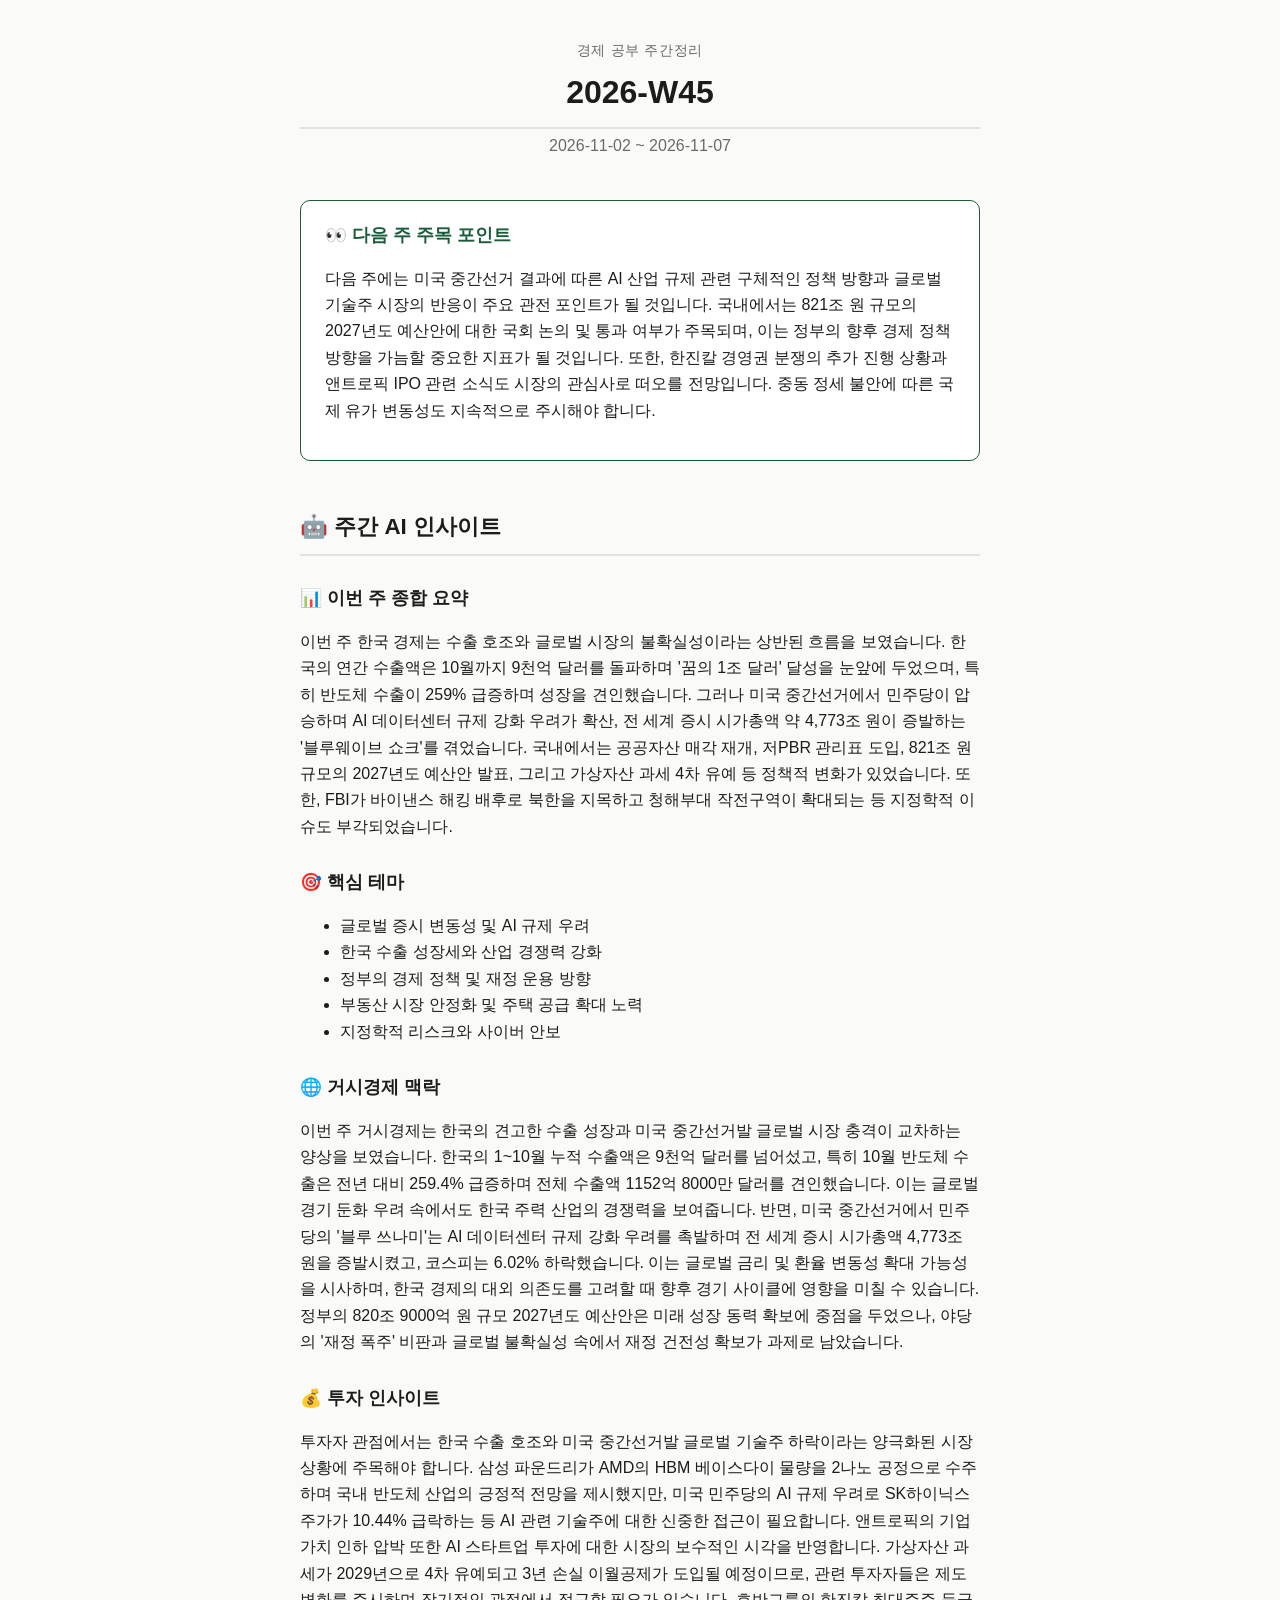
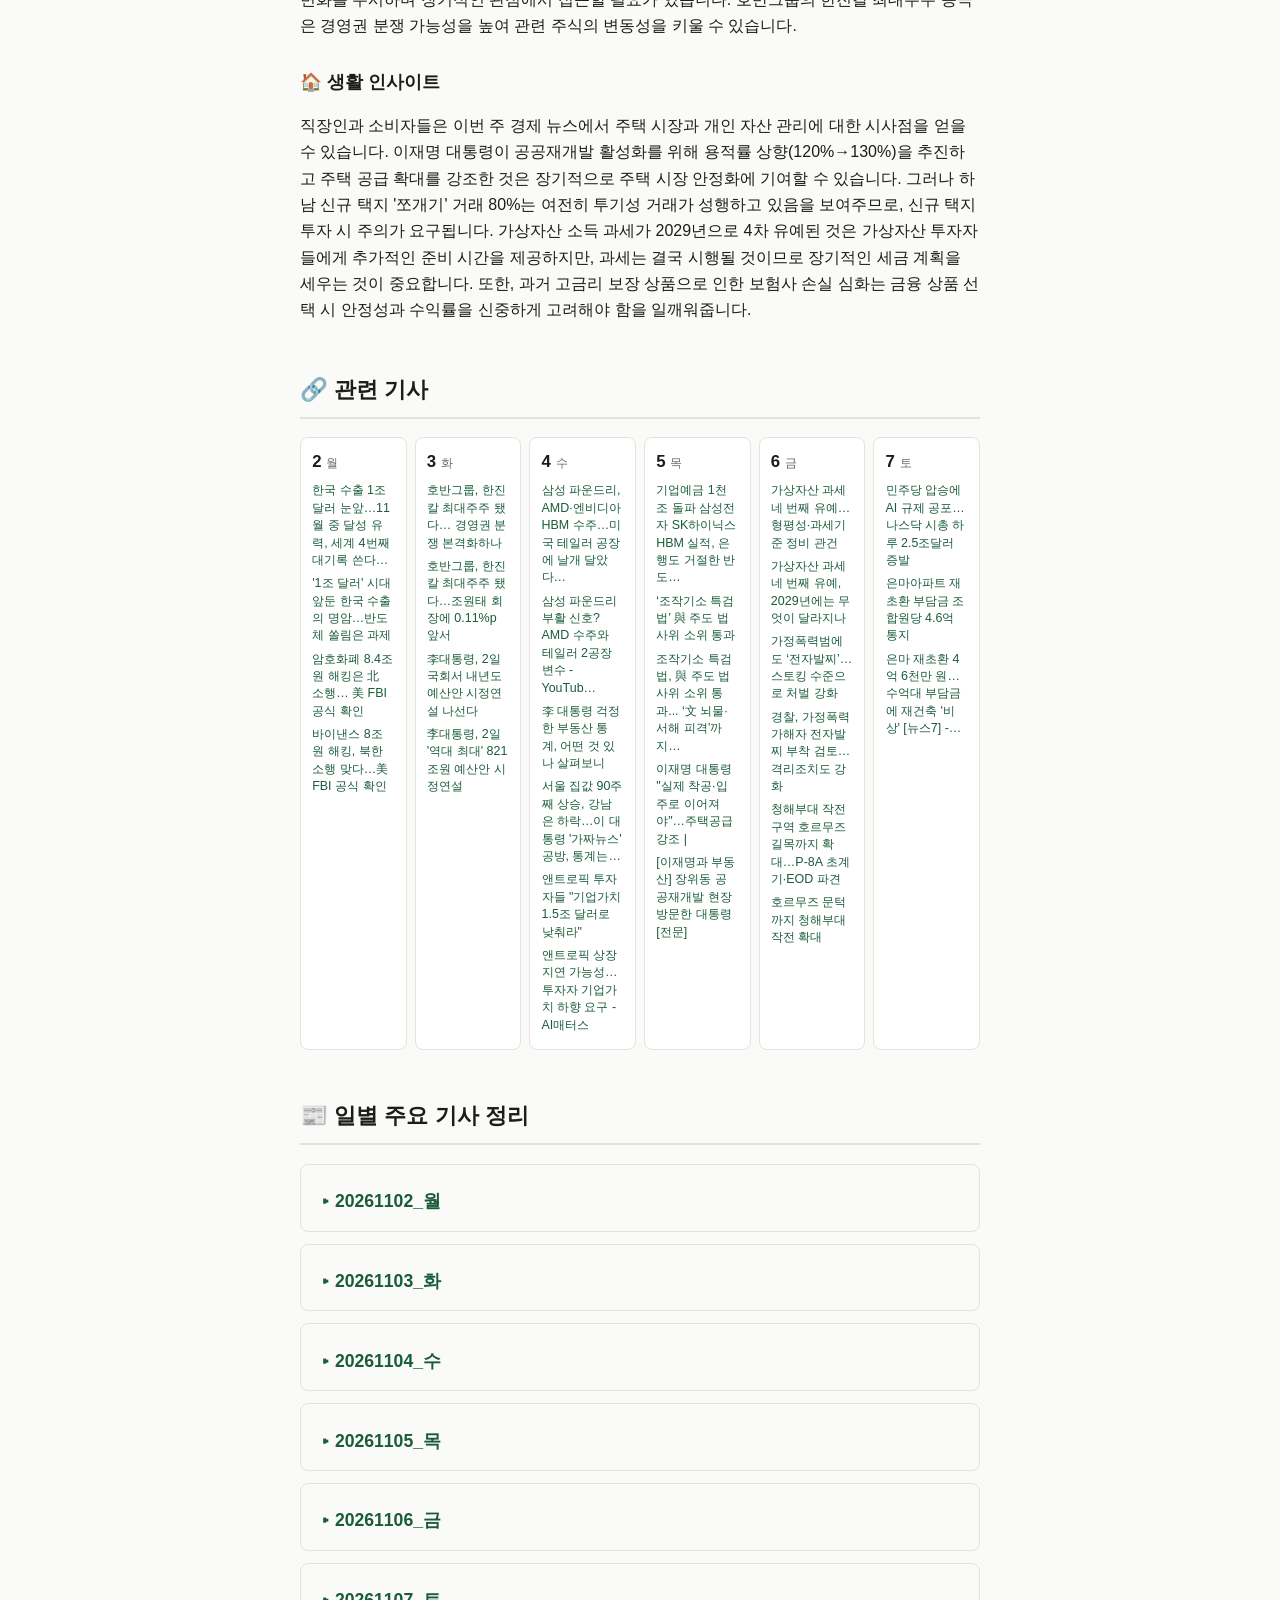
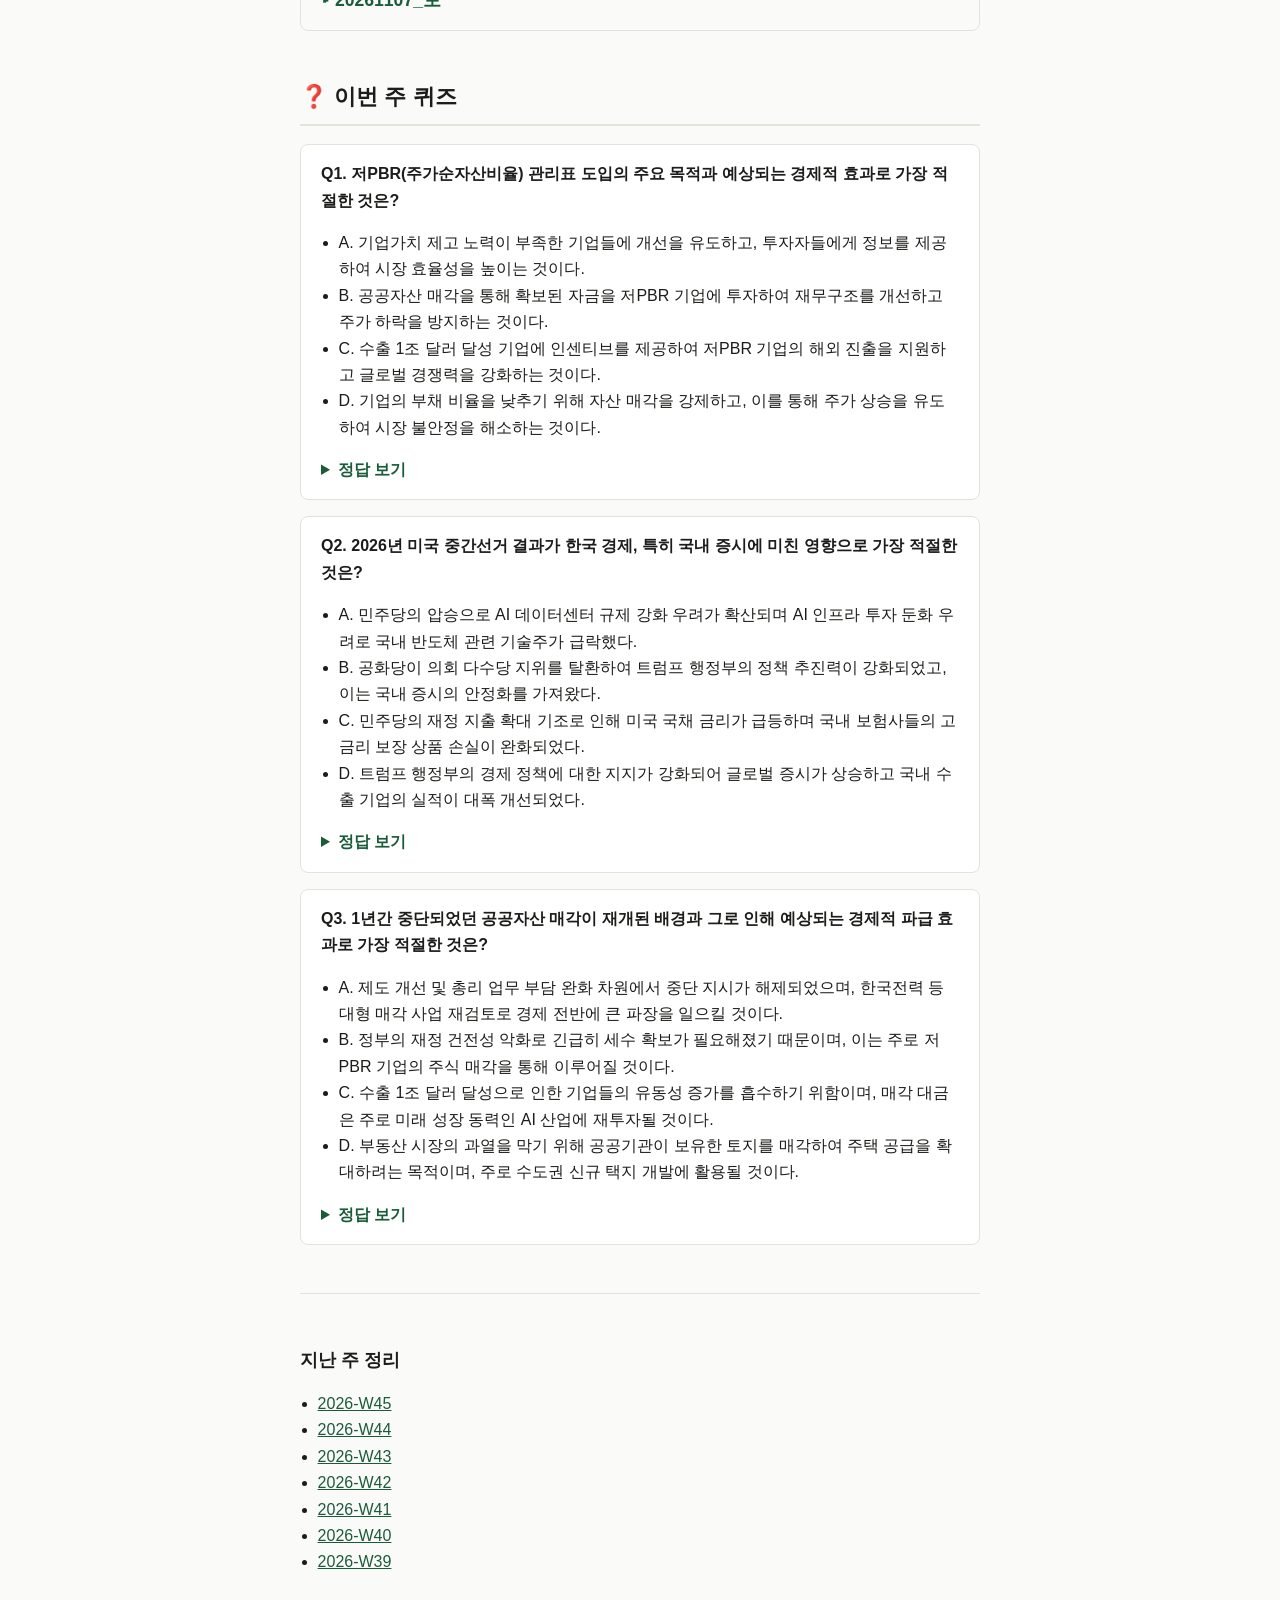
==== commit 86e97d06: "docs: 주간 정리 웹사이트 갱신" ====
--- a/docs/index.html
+++ b/docs/index.html
@@ -3,33 +3,33 @@
 <head>
 <meta charset="utf-8">
 <meta name="viewport" content="width=device-width, initial-scale=1">
-<title>2026-W44 경제 공부 주간정리</title>
+<title>2026-W45 경제 공부 주간정리</title>
 <link rel="stylesheet" href="style.css">
 </head>
 <body>
   <header>
     <p class="site-name">경제 공부 주간정리</p>
-    <h1>2026-W44</h1>
-    <p class="period">2026-10-26 ~ 2026-10-31</p>
+    <h1>2026-W45</h1>
+    <p class="period">2026-11-02 ~ 2026-11-07</p>
   </header>
 
   <section class="next-watch">
     <h2>👀 다음 주 주목 포인트</h2>
-    <p>다음 주에는 미국 중간선거 최종 결과 발표와 그에 따른 글로벌 증시 및 정책 변화에 주목해야 한다. 이스라엘 총선 연정 구성 협상 진행 상황도 중동 정세와 국제 유가에 영향을 미칠 수 있어 주시해야 한다. 국내에서는 정부의 추가적인 주택 공급 대책 발표 여부와 가계부채 관리 방안에 대한 금융당국의 구체적인 스탠스가 중요할 것이다. 또한, 북한의 사이버 공격 관련 추가 동향과 기업들의 보안 강화 조치 이행 여부도 지속적으로 살펴봐야 할 이슈이다.</p>
+    <p>다음 주에는 미국 중간선거 결과에 따른 AI 산업 규제 관련 구체적인 정책 방향과 글로벌 기술주 시장의 반응이 주요 관전 포인트가 될 것입니다. 국내에서는 821조 원 규모의 2027년도 예산안에 대한 국회 논의 및 통과 여부가 주목되며, 이는 정부의 향후 경제 정책 방향을 가늠할 중요한 지표가 될 것입니다. 또한, 한진칼 경영권 분쟁의 추가 진행 상황과 앤트로픽 IPO 관련 소식도 시장의 관심사로 떠오를 전망입니다. 중동 정세 불안에 따른 국제 유가 변동성도 지속적으로 주시해야 합니다.</p>
   </section>
 
   <section class="insights">
     <h1>🤖 주간 AI 인사이트</h1>
     <h2>📊 이번 주 종합 요약</h2>
-    <p>이번 주 한국 경제는 AI발 반도체 슈퍼사이클의 장기화 기대감과 함께 코스피가 6000선을 회복하는 등 긍정적인 흐름을 보였다. 삼성전자와 SK하이닉스는 대규모 설비투자와 HBM 물량 완판 소식을 전하며 AI 시대 핵심 공급자로서의 위상을 공고히 했다. 그러나 AI 시장 둔화 시 반도체 수출 1천억 달러 타격 가능성 등 잠재적 위험도 상존했다. 한편, 정부는 그린벨트 해제를 통해 수도권 10만 가구 신규 택지 공급을 확정하며 주택 공급 확대에 나섰고, GDP 대비 가계부채 비율 목표를 조기 달성했음에도 대출 규제 완화에는 신중한 태도를 보였다. 금융권과 기업들은 북한 추정 해킹 공격과 파생계약 손실로 인한 보안 및 재무 건전성 강화 과제에 직면했다. 국제적으로는 김정은 위원장의 방중과 이스라엘 총선 결과가 주목받았다.</p>
+    <p>이번 주 한국 경제는 수출 호조와 글로벌 시장의 불확실성이라는 상반된 흐름을 보였습니다. 한국의 연간 수출액은 10월까지 9천억 달러를 돌파하며 '꿈의 1조 달러' 달성을 눈앞에 두었으며, 특히 반도체 수출이 259% 급증하며 성장을 견인했습니다. 그러나 미국 중간선거에서 민주당이 압승하며 AI 데이터센터 규제 강화 우려가 확산, 전 세계 증시 시가총액 약 4,773조 원이 증발하는 '블루웨이브 쇼크'를 겪었습니다. 국내에서는 공공자산 매각 재개, 저PBR 관리표 도입, 821조 원 규모의 2027년도 예산안 발표, 그리고 가상자산 과세 4차 유예 등 정책적 변화가 있었습니다. 또한, FBI가 바이낸스 해킹 배후로 북한을 지목하고 청해부대 작전구역이 확대되는 등 지정학적 이슈도 부각되었습니다.</p>
     <h2>🎯 핵심 테마</h2>
-    <ul><li>AI 반도체 슈퍼사이클과 한국 경제의 성장 동력</li><li>사이버 보안 위협 확산과 기업의 대응 과제</li><li>정부의 주택 공급 확대 및 가계부채 관리 정책</li><li>글로벌 지정학적 리스크와 경제적 파급 효과</li><li>기업 재무 건전성 및 투자 환경 변화</li></ul>
+    <ul><li>글로벌 증시 변동성 및 AI 규제 우려</li><li>한국 수출 성장세와 산업 경쟁력 강화</li><li>정부의 경제 정책 및 재정 운용 방향</li><li>부동산 시장 안정화 및 주택 공급 확대 노력</li><li>지정학적 리스크와 사이버 안보</li></ul>
     <h2>🌐 거시경제 맥락</h2>
-    <p>이번 주 한국 경제는 반도체 수출 호조에 힘입어 2026년 3분기 GDP가 전기 대비 1.0%의 '깜짝 성장'을 기록하며 한국은행 전망치(0.3%)를 크게 상회했다. 이는 반도체 제조용 기계 등 설비투자가 4.1% 증가하고 반도체 및 기계·전기장비 수출이 2.3% 늘어난 결과로, AI발 메모리 슈퍼사이클이 한국 경제 성장을 견인하고 있음을 보여준다. 그러나 한국은행은 미국 빅테크의 AI 투자 둔화 시 한국 반도체 수출액이 최대 1천억 달러 줄어들 수 있다고 경고하며, 특정 산업군 의존도 심화에 따른 글로벌 변동성 노출 위험을 시사했다. GDP 대비 가계부채 비율은 정부 목표치인 80%로 조기 하락할 것으로 전망되었으나, 5대 은행의 가계대출 잔액이 9월 말보다 2조 6058억 원 증가하는 등 대출 수요가 다시 늘어 금융당국은 규제 완화에 신중한 입장이다. 원화 강세 압력과 경상수지 흑자 전망 하향 가능성도 제기되어, 수출 중심 성장이 가계 체감 경기로 이어지지 못하는 과제를 안고 있다.</p>
+    <p>이번 주 거시경제는 한국의 견고한 수출 성장과 미국 중간선거발 글로벌 시장 충격이 교차하는 양상을 보였습니다. 한국의 1~10월 누적 수출액은 9천억 달러를 넘어섰고, 특히 10월 반도체 수출은 전년 대비 259.4% 급증하며 전체 수출액 1152억 8000만 달러를 견인했습니다. 이는 글로벌 경기 둔화 우려 속에서도 한국 주력 산업의 경쟁력을 보여줍니다. 반면, 미국 중간선거에서 민주당의 '블루 쓰나미'는 AI 데이터센터 규제 강화 우려를 촉발하며 전 세계 증시 시가총액 4,773조 원을 증발시켰고, 코스피는 6.02% 하락했습니다. 이는 글로벌 금리 및 환율 변동성 확대 가능성을 시사하며, 한국 경제의 대외 의존도를 고려할 때 향후 경기 사이클에 영향을 미칠 수 있습니다. 정부의 820조 9000억 원 규모 2027년도 예산안은 미래 성장 동력 확보에 중점을 두었으나, 야당의 '재정 폭주' 비판과 글로벌 불확실성 속에서 재정 건전성 확보가 과제로 남았습니다.</p>
     <h2>💰 투자 인사이트</h2>
-    <p>AI 반도체 산업의 강력한 성장세는 투자자들에게 핵심적인 기회를 제공한다. SK하이닉스가 2029년까지 HBM 및 D램 물량을 사실상 완판하고, 삼성전자가 84.4조 원의 역대 최대 설비투자를 발표한 것은 AI발 메모리 슈퍼사이클의 장기화를 확신하는 신호로 해석된다. 특히 SK하이닉스는 3분기 영업이익 83조 3338억 원을 기록하며 역대 최대 실적을 달성했고, 100조 원 규모의 주주환원을 발표하며 투자 매력을 높였다. 엔트로픽의 2조 달러 기업가치 IPO 추진 소식은 AI 산업 전반에 대한 기대감을 증폭시키며 코스피 지수를 6.63% 급등시켜 6000선을 회복하는 데 기여했다. 미국 중간선거 이후 증시 강세 전망도 긍정적이나, 파생계약 손실 우려와 같은 기업 재무 건전성 이슈, 그리고 AI 관련주 내 옥석 가리기는 여전히 중요한 투자 고려 사항이다.</p>
+    <p>투자자 관점에서는 한국 수출 호조와 미국 중간선거발 글로벌 기술주 하락이라는 양극화된 시장 상황에 주목해야 합니다. 삼성 파운드리가 AMD의 HBM 베이스다이 물량을 2나노 공정으로 수주하며 국내 반도체 산업의 긍정적 전망을 제시했지만, 미국 민주당의 AI 규제 우려로 SK하이닉스 주가가 10.44% 급락하는 등 AI 관련 기술주에 대한 신중한 접근이 필요합니다. 앤트로픽의 기업가치 인하 압박 또한 AI 스타트업 투자에 대한 시장의 보수적인 시각을 반영합니다. 가상자산 과세가 2029년으로 4차 유예되고 3년 손실 이월공제가 도입될 예정이므로, 관련 투자자들은 제도 변화를 주시하며 장기적인 관점에서 접근할 필요가 있습니다. 호반그룹의 한진칼 최대주주 등극은 경영권 분쟁 가능성을 높여 관련 주식의 변동성을 키울 수 있습니다.</p>
     <h2>🏠 생활 인사이트</h2>
-    <p>직장인과 소비자 관점에서 이번 주는 주택 시장과 개인 자산 관리에 중요한 시사점을 던진다. 정부의 수도권 10만 가구 신규 택지 공급 확정은 장기적으로 주택 공급 부족 해소에 기여할 수 있으나, 김포시 등 일부 지자체의 교통 대책 없는 공급 반발은 실질적인 주거 환경 개선까지는 시간이 걸릴 수 있음을 보여준다. 퇴직급여 사외적립 의무화는 2028년부터 단계적으로 시행되어 근로자들의 퇴직금 수급 안정성을 높일 것으로 기대되지만, 영세 사업장의 부담 완화를 위한 정부 지원(122억 원)의 실효성을 지켜볼 필요가 있다. 또한, 금융권 해킹 확산과 바이낸스 해킹 사건은 개인 정보 및 가상자산 보안에 대한 경각심을 높이며, 디지털 자산 관리 시 더욱 철저한 주의가 필요함을 강조한다. 증시와 집값 하락을 매수 기회로 보는 전문가들의 시각은 서민들에게 자산 증식의 기회가 될 수 있지만, 신중한 분석과 투자가 요구된다.</p>
+    <p>직장인과 소비자들은 이번 주 경제 뉴스에서 주택 시장과 개인 자산 관리에 대한 시사점을 얻을 수 있습니다. 이재명 대통령이 공공재개발 활성화를 위해 용적률 상향(120%→130%)을 추진하고 주택 공급 확대를 강조한 것은 장기적으로 주택 시장 안정화에 기여할 수 있습니다. 그러나 하남 신규 택지 '쪼개기' 거래 80%는 여전히 투기성 거래가 성행하고 있음을 보여주므로, 신규 택지 투자 시 주의가 요구됩니다. 가상자산 소득 과세가 2029년으로 4차 유예된 것은 가상자산 투자자들에게 추가적인 준비 시간을 제공하지만, 과세는 결국 시행될 것이므로 장기적인 세금 계획을 세우는 것이 중요합니다. 또한, 과거 고금리 보장 상품으로 인한 보험사 손실 심화는 금융 상품 선택 시 안정성과 수익률을 신중하게 고려해야 함을 일깨워줍니다.</p>
   </section>
 
   
@@ -37,28 +37,28 @@
         <h1>🔗 관련 기사</h1>
         <div class="link-calendar">
           <div class="link-day">
-            <div class="link-day-head">26<span>월</span></div>
-            <ul class="link-list"><li><a href="https://imnews.imbc.com/news/2026/econo/article/6860577_36932.html" target="_blank" rel="noopener noreferrer">롯데 쿠폰 발행사 '기프티엘' 해킹으로 고객 개인정보 유출</a></li><li><a href="https://www.donga.com/news/Inter/article/all/20261026/134905992/2" target="_blank" rel="noopener noreferrer">김정은, 中가는 트럼프 보란듯 ‘당일치기 방중’</a></li><li><a href="https://www.segye.com/newsView/20261025509763" target="_blank" rel="noopener noreferrer">외교적 선택지 넓힌 김정은… 트럼프 방중 앞두고 ‘몸값 올리기’ [김정은 당…</a></li></ul>
-          </div>
-          <div class="link-day">
-            <div class="link-day-head">27<span>화</span></div>
-            <ul class="link-list"><li><a href="https://www.youtube.com/shorts/8yfEiUX-A4s" target="_blank" rel="noopener noreferrer">[속보] 한은 경고! AI 둔화에 반도체 수출 1000억$ 증발?…오늘 밤…</a></li><li><a href="https://www.youtube.com/shorts/RuhaNIBeIXY" target="_blank" rel="noopener noreferrer">AI 투자 둔화 시, 반도체 수출 전망 최대 1,000억 달러 낮아질까 -…</a></li><li><a href="https://www.kyeonggi.com/article/20261024580041" target="_blank" rel="noopener noreferrer">“한국 정부·은행이 표적?”…北 해커 연계 의심 세력, 사이버 공격 준비</a></li><li><a href="https://www.chosun.com/economy/auto/2026/10/27/EIJMVYPUERF75ATWFORC2SIX24/" target="_blank" rel="noopener noreferrer">현대차, 8년 만에 수소차 판매 5만대 돌파</a></li><li><a href="https://mobile.newsis.com/view/NISX20261026_0003841754" target="_blank" rel="noopener noreferrer">수소차 5만대 시대 열렸는데…정부는 지원 축소, 수소 생태계 '우려'</a></li></ul>
-          </div>
-          <div class="link-day">
-            <div class="link-day-head">28<span>수</span></div>
-            <ul class="link-list"><li><a href="https://www.youtube.com/watch?v=imZFWdKMTYQ" target="_blank" rel="noopener noreferrer">中 빅테크, 삼성·SK에 결국 무릎.."2035년까지 D램 달라" 애플 퇴짜…</a></li><li><a href="https://www.hanyangeconomy.com/news/articleView.html?idxno=10510" target="_blank" rel="noopener noreferrer">[마감시황] 코스피, SK하이닉스 역대급 실적에 6%대 급등…10거래일 만에…</a></li><li><a href="https://www.newsquest.co.kr/news/articleView.html?idxno=303556" target="_blank" rel="noopener noreferrer">[박정식의 국내 주식시황] 앤트로픽 IPO가 되살린 AI 랠리…반도체 앞세워…</a></li><li><a href="https://www.mt.co.kr/economy/2026/10/28/2026102720212734576" target="_blank" rel="noopener noreferrer">3분기 GDP 1% '깜짝 성장' - 머니투데이</a></li><li><a href="https://www.donga.com/news/Economy/article/all/20261028/134921350/2" target="_blank" rel="noopener noreferrer">韓경제 3분기 1% 깜짝 성장… 민간소비는 뒷걸음</a></li></ul>
-          </div>
-          <div class="link-day">
-            <div class="link-day-head">29<span>목</span></div>
-            <ul class="link-list"><li><a href="https://kbthink.com/news-list/view.html?newsId=20261029133005543" target="_blank" rel="noopener noreferrer">삼성·SK하이닉스 나란히 HBM '완판'…메모리 슈퍼사이클 장기화하나</a></li><li><a href="https://news.einfomax.co.kr/news/articleView.html?idxno=4441550" target="_blank" rel="noopener noreferrer">SK하이닉스 "2029년까지 D램·HBM 물량 완판…중장기 판매 가시성 높아…</a></li><li><a href="https://www.donga.com/news/Society/article/all/20261029/134930864/1" target="_blank" rel="noopener noreferrer">퇴직금 떼일 일 없어진다…‘사외적립’ 2030년까지 모든 사업장 의무화</a></li><li><a href="https://www.mt.co.kr/politics/2026/10/29/2026102908362280100" target="_blank" rel="noopener noreferrer">당정, 28년부터 '퇴직금 사외적립' 의무화…영세사업장 120억 지원 - 머…</a></li><li><a href="https://www.rfa.org/korean/in-focus/2026/10/29/44-million-hacking-attempts-targeted-the-financial-sector/" target="_blank" rel="noopener noreferrer">‘북한 IP’ 기반 440만 건 금융권 해킹 시도···누구 소행일까 – RF…</a></li><li><a href="https://www.donga.com/news/Economy/article/all/20261029/134928955/2" target="_blank" rel="noopener noreferrer">[단독]금융권 대규모 해킹 시도 IP주소 등록지는 ‘평양’</a></li></ul>
-          </div>
-          <div class="link-day">
-            <div class="link-day-head">30<span>금</span></div>
-            <ul class="link-list"><li><a href="https://www.inews24.com/view/2020272" target="_blank" rel="noopener noreferrer">삼성전자, 올해 시설투자 84.4조원…91% 반도체 투입</a></li><li><a href="https://www.yonhapnewstv.co.kr/news/AKR20261029102031KeT" target="_blank" rel="noopener noreferrer">삼성전자 올해 시설투자 84.4조원…반도체에 76.8조원</a></li><li><a href="https://www.fnnews.com/news/202610271143363910" target="_blank" rel="noopener noreferrer">"증시 본격 반등은 11월 중순 이후부터"…美 중간선거 불확실성 여전 - 파…</a></li><li><a href="https://www.donga.com/news/Economy/article/all/20261029/134933566/1" target="_blank" rel="noopener noreferrer">시공사와 공사비 합의 없이 체코 원전 입찰한 한수원… 결국 협상 결렬</a></li><li><a href="https://magazine.hankyung.com/business/article/202610293073b" target="_blank" rel="noopener noreferrer">체코 원전 수주 철회 아닌데…시공협상 결렬에 대우건설 22·두산에너빌 12…</a></li><li><a href="https://www.mhns.co.kr/news/articleView.html?idxno=766585" target="_blank" rel="noopener noreferrer">수도권 신규 공공택지 6곳 발표...김포·구리 등 7만 6700가구 공급</a></li><li><a href="https://magazine.hankyung.com/business/article/202610293798b" target="_blank" rel="noopener noreferrer">10만가구 공급 발표 전문가들이 짚은 변수는 │ 한경매거진&amp;북</a></li></ul>
-          </div>
-          <div class="link-day">
-            <div class="link-day-head">31<span>토</span></div>
-            <ul class="link-list"><li><a href="https://www.news1.kr/realestate/general/6338411" target="_blank" rel="noopener noreferrer">서울시 명의 은마 땅, 한보 상속인에 이전 판결…480억 규모 추산 - 뉴스…</a></li><li><a href="https://www.news1.kr/realestate/general/6338411?kakao_from=mainnews" target="_blank" rel="noopener noreferrer">서울시 명의 은마 땅, 한보 상속인에 이전 판결…480억 규모 추산 - 뉴스…</a></li><li><a href="https://www.imaeil.com/page/view/2026110107352250911" target="_blank" rel="noopener noreferrer">FBI, 바이낸스 해킹 배후로 북한 공식 확인…8조4천억원 탈취 - 매일신문</a></li><li><a href="https://www.thescoop.co.kr/news/articleView.html?idxno=312139" target="_blank" rel="noopener noreferrer">바이낸스 8조원 해킹, 북한 소행 맞다…美 FBI 공식 확인</a></li></ul>
+            <div class="link-day-head">2<span>월</span></div>
+            <ul class="link-list"><li><a href="http://www.queen.co.kr/news/articleView.html?idxno=465622" target="_blank" rel="noopener noreferrer">한국 수출 1조 달러 눈앞…11월 중 달성 유력, 세계 4번째 대기록 쓴다…</a></li><li><a href="https://www.polinews.co.kr/news/articleView.html?idxno=747421" target="_blank" rel="noopener noreferrer">'1조 달러' 시대 앞둔 한국 수출의 명암…반도체 쏠림은 과제</a></li><li><a href="https://www.chosun.com/international/us/2026/11/02/WP63SDALYVCHLCA5LCBKUM7OLA/" target="_blank" rel="noopener noreferrer">암호화폐 8.4조원 해킹은 北 소행… 美 FBI 공식 확인</a></li><li><a href="https://www.thescoop.co.kr/news/articleView.html?idxno=312139" target="_blank" rel="noopener noreferrer">바이낸스 8조원 해킹, 북한 소행 맞다…美 FBI 공식 확인</a></li></ul>
+          </div>
+          <div class="link-day">
+            <div class="link-day-head">3<span>화</span></div>
+            <ul class="link-list"><li><a href="https://weekly.donga.com/economy/article/all/13/6447916/1" target="_blank" rel="noopener noreferrer">호반그룹, 한진칼 최대주주 됐다… 경영권 분쟁 본격화하나</a></li><li><a href="https://www.hankyung.com/article/2026110465197" target="_blank" rel="noopener noreferrer">호반그룹, 한진칼 최대주주 됐다…조원태 회장에 0.11%p 앞서</a></li><li><a href="https://www.chosun.com/politics/blue_house/2026/11/01/AEAZHH5OA5AKNGYX5F2Q6PN2I4/" target="_blank" rel="noopener noreferrer">李대통령, 2일 국회서 내년도 예산안 시정연설 나선다</a></li><li><a href="https://news.einfomax.co.kr/news/articleView.html?idxno=4442375" target="_blank" rel="noopener noreferrer">李대통령, 2일 '역대 최대' 821조원 예산안 시정연설</a></li></ul>
+          </div>
+          <div class="link-day">
+            <div class="link-day-head">4<span>수</span></div>
+            <ul class="link-list"><li><a href="https://apps.3protv.com/news/view/6489" target="_blank" rel="noopener noreferrer">삼성 파운드리, AMD·엔비디아 HBM 수주…미국 테일러 공장에 날개 달았다…</a></li><li><a href="https://www.youtube.com/watch?v=w0tai_MBeJY" target="_blank" rel="noopener noreferrer">삼성 파운드리 부활 신호? AMD 수주와 테일러 2공장 변수 - YouTub…</a></li><li><a href="https://kbthink.com/news-list/view.html?newsId=20261104075321578" target="_blank" rel="noopener noreferrer">李 대통령 걱정한 부동산 통계, 어떤 것 있나 살펴보니</a></li><li><a href="https://www.giprism.com/news/articleView.html?idxno=13025" target="_blank" rel="noopener noreferrer">서울 집값 90주째 상승, 강남은 하락…이 대통령 '가짜뉴스' 공방, 통계는…</a></li><li><a href="https://www.ytn.co.kr/_ln/0104_202611031020186128" target="_blank" rel="noopener noreferrer">앤트로픽 투자자들 "기업가치 1.5조 달러로 낮춰라"</a></li><li><a href="https://aimatters.co.kr/news-report/59466/" target="_blank" rel="noopener noreferrer">앤트로픽 상장 지연 가능성…투자자 기업가치 하향 요구 - AI매터스</a></li></ul>
+          </div>
+          <div class="link-day">
+            <div class="link-day-head">5<span>목</span></div>
+            <ul class="link-list"><li><a href="https://richho.co.kr/corporate-deposits-1000-trillion/" target="_blank" rel="noopener noreferrer">기업예금 1천조 돌파 삼성전자 SK하이닉스 HBM 실적, 은행도 거절한 반도…</a></li><li><a href="https://www.lawtimes.co.kr/news/articleView.html?idxno=228867" target="_blank" rel="noopener noreferrer">‘조작기소 특검법’ 與 주도 법사위 소위 통과</a></li><li><a href="https://www.chosun.com/politics/politics_general/2026/11/04/JQTEGYW675C6DOWEZRQ7SXVIWM/" target="_blank" rel="noopener noreferrer">조작기소 특검법, 與 주도 법사위 소위 통과... ‘文 뇌물·서해 피격’까지…</a></li><li><a href="http://www.swnews.kr/news/articleViewAmp.html?idxno=92676" target="_blank" rel="noopener noreferrer">이재명 대통령 "실제 착공·입주로 이어져야"…주택공급 강조 |</a></li><li><a href="https://www.dailybrief.co.kr/news/articleView.html?idxno=7207" target="_blank" rel="noopener noreferrer">[이재명과 부동산] 장위동 공공재개발 현장 방문한 대통령 [전문]</a></li></ul>
+          </div>
+          <div class="link-day">
+            <div class="link-day-head">6<span>금</span></div>
+            <ul class="link-list"><li><a href="https://www.newstomato.com/ReadNews.aspx?no=1319549" target="_blank" rel="noopener noreferrer">가상자산 과세 네 번째 유예…형평성·과세기준 정비 관건</a></li><li><a href="https://reforminst.org/reports/issue-2026-11-06-crypto-tax-deferral" target="_blank" rel="noopener noreferrer">가상자산 과세 네 번째 유예, 2029년에는 무엇이 달라지나</a></li><li><a href="https://www.seoul.co.kr/news/society/2026/10/16/20261016008009" target="_blank" rel="noopener noreferrer">가정폭력범에도 ‘전자발찌’… 스토킹 수준으로 처벌 강화</a></li><li><a href="https://mobile.newsis.com/view/NISX20261015_0003828023" target="_blank" rel="noopener noreferrer">경찰, 가정폭력 가해자 전자발찌 부착 검토…격리조치도 강화</a></li><li><a href="https://www.jnilbo.com/news/articleView.html?idxno=90000079801" target="_blank" rel="noopener noreferrer">청해부대 작전구역 호르무즈 길목까지 확대…P-8A 초계기·EOD 파견</a></li><li><a href="https://www.chosun.com/politics/diplomacy-defense/2026/11/06/DYKEO36EMBA3TH7FZ5VDVWQHEM/" target="_blank" rel="noopener noreferrer">호르무즈 문턱까지 청해부대 작전 확대</a></li></ul>
+          </div>
+          <div class="link-day">
+            <div class="link-day-head">7<span>토</span></div>
+            <ul class="link-list"><li><a href="https://www.ebn.co.kr/news/articleView.html?idxno=1730806" target="_blank" rel="noopener noreferrer">민주당 압승에 AI 규제 공포…나스닥 시총 하루 2.5조달러 증발</a></li><li><a href="https://www.donga.com/news/Economy/article/all/20261106/134982238/2" target="_blank" rel="noopener noreferrer">은마아파트 재초환 부담금 조합원당 4.6억 통지</a></li><li><a href="https://www.youtube.com/watch?v=Cz-Ezwzisj8" target="_blank" rel="noopener noreferrer">은마 재초환 4억 6천만 원…수억대 부담금에 재건축 '비상' [뉴스7] -…</a></li></ul>
           </div></div>
       </section>
 
@@ -66,170 +66,170 @@
     <h1>📰 일별 주요 기사 정리</h1>
     
       <details class="day">
-        <summary>20261026_월</summary>
-        
-        <article class="story">
-          <h3>▶ 그린벨트 재평가, 주택공급 확대 <span class="story-type"></span></h3>
-          <p><strong>무슨 일</strong> 2026년 10월 25일, 정부가 개발제한구역(그린벨트)의 환경평가등급을 2027년에 6년 만에 갱신하고 관련 제도를 개선하여 주택 공급 확대를 위한 길을 열었다. 특히 임업적성도 1·2등급 토지도 산림청 협의를 거쳐 해제 검토가 가능해진다.</p>
-          <p><strong>배경/논의 내용</strong> 수도권 내 주택 공급을 위한 택지 확보를 원활히 하고, 기존 2020년 기준으로 산정된 환경등급 이후 달라진 토지 환경을 반영하기 위함이다. 정부는 지난 8월 13일 공급대책에서 예고한 신규택지 7만3000가구의 구체적인 입지를 발표할 예정이었다.</p>
-          <p><strong>효과/시사점</strong> 10월 29일, 경기도 6곳의 그린벨트를 풀어 신규 공공택지 7만6700가구를 공급하는 등 총 10만4000가구의 신규 택지 물량이 확정되었다. 이는 이재명 정부의 주택공급 속도전에도 영향을 미칠 것으로 관측되나, 인구 감소 추세와 맞물려 정책의 실효성에 대한 추가적인 논의가 필요할 수 있다.</p>
-        </article>
-        <article class="story">
-          <h3>▶ 한진 이어 롯데, 외주사 통해 해킹 피해 <span class="story-type"></span></h3>
-          <p><strong>무슨 일</strong> 2026년 10월 25일, 한진그룹 IT 서비스 전문기업 한진정보통신에 이어 롯데그룹 계열사 '기프티엘' 등 외주 시스템이 잇달아 해킹 피해를 입었다. 한진정보통신은 10월 23일 ITSM 시스템 이용자 980명의 개인정보 유출을 공식 인정했다.</p>
-          <p><strong>배경/논의 내용</strong> 해커들이 보안이 상대적으로 취약할 수 있는 대기업의 외주 시스템이나 협력사를 먼저 침투하여 본사 시스템으로 접근하는 공급망 공격 방식을 사용했기 때문이다.</p>
-          <p><strong>효과/시사점</strong> 금융권을 포함한 여러 업권에서 해킹 사고가 확산되며 기업들의 공급망 보안 강화 및 협력사 보안 관리 체계 재정비가 시급해졌다. 롯데카드의 2025년 9월 297만명 개인정보 유출 사고와 같은 사례를 통해 기업들은 보안 시스템의 근본적인 재설계를 요구받고 있다.</p>
-        </article>
-        <article class="story">
-          <h3>▶ 트럼프 재선 속 김정은, 中 당일치기 방중 <span class="story-type"></span></h3>
-          <p><strong>무슨 일</strong> 2026년 10월 24일, 김정은 북한 국무위원장이 중국 단둥을 당일치기로 전격 방문했다. 이는 도널드 트럼프 대통령의 재임 중, 다음 달 중국 선전 아시아태평양경제협력체(APEC) 정상회의에서 트럼프 대통령과 시진핑 주석의 만남을 앞두고 이루어졌다.</p>
-          <p><strong>배경/논의 내용</strong> 김정은 위원장은 중국 권력 서열 4위인 왕후닝 전국인민정치협상회의 주석을 만나 '조·중(북·중) 친선의 역사를 줄기차게 굳건히 이어나갈 것'이라고 강조하며, 트럼프 대통령과의 대미 협상력을 높이고자 했다.</p>
-          <p><strong>효과/시사점</strong> 정부와 청와대는 김정은 위원장의 외교 행보가 한반도 정세에 미칠 영향에 촉각을 곤두세우고 있으며, 향후 트럼프 행정부와의 관계 설정 및 북미 대화 재개 가능성에 대한 분석이 심화될 것으로 보인다.</p>
-        </article>
-        <article class="story">
-          <h3>▶ GDP 대비 가계빚 80% 하락, 대출규제 논의 <span class="story-type"></span></h3>
-          <p><strong>무슨 일</strong> 2026년 10월 25일, 내년(2027년) 국내총생산(GDP) 대비 가계부채 비율이 정부 목표치인 80%로 하락할 것으로 전망되면서, 대출 규제 완화에 대한 논의가 주목받고 있다.</p>
-          <p><strong>배경/논의 내용</strong> 반도체 경기 호조에 따른 명목 GDP 급증과 정부의 강력한 대출 억제 정책이 복합적으로 작용하여 가계부채 증가율을 둔화시켰기 때문이다. 이로 인해 2030년 목표가 4년 앞당겨 달성될 것으로 보인다.</p>
-          <p><strong>효과/시사점</strong> GDP 대비 가계부채 비율 목표 조기 달성에도 불구하고, 금융당국은 대출 규제 완화에 신중한 태도를 유지하고 있다. 10월 22일 기준 5대 은행의 가계대출 잔액이 9월 말보다 2조6058억원 증가하는 등 대출 수요가 다시 늘고 있어, 총량규제 방식의 법적 근거와 절차를 둘러싼 논란이 불거지고 있다.</p>
-        </article>
-        
-      </details>
-      <details class="day">
-        <summary>20261027_화</summary>
-        
-        <article class="story">
-          <h3>▶ AI 둔화 시 반도체 수출 1천억불 타격 <span class="story-type"></span></h3>
-          <p><strong>무슨 일</strong> 한국은행은 내년 미국 빅테크 기업의 인공지능(AI) 투자가 둔화될 경우 한국의 반도체 수출액이 당초 전망보다 최대 1천억 달러 줄어들 수 있다고 경고했다.</p>
-          <p><strong>배경/논의 내용</strong> 반도체가 한국 전체 수출의 약 절반(47% 이상)을 차지하며, AI 관련 특정 산업군에 대한 의존도가 심화된 상황이다. 이는 글로벌 AI 시장 변동성에 한국 경제가 크게 노출되어 있음을 시사한다.</p>
-          <p><strong>효과/시사점</strong> AI 시장 둔화 시 원화 약세 압력이 커지고 경상수지 흑자가 한국은행의 당초 전망(4,300억 달러)을 하회할 수 있으며, 이는 한국 반도체 산업의 글로벌 경쟁력 약화로 이어질 수 있다는 우려가 제기된다.</p>
-        </article>
-        <article class="story">
-          <h3>▶ 北 추정 해킹, 한미일 216곳 표적 공격 <span class="story-type"></span></h3>
-          <p><strong>무슨 일</strong> 북한으로 추정되는 해커들이 21대의 우회 서버를 동원해 한국, 미국, 일본 등 주요 기관 및 기업 서버 216곳을 겨냥한 대규모 사이버 공격을 감행했다.</p>
-          <p><strong>배경/논의 내용</strong> 이번 공격은 전 세계 웹사이트의 약 70%에서 사용되는 PHP 프로그래밍 언어의 치명적인 보안 취약점, 특히 긴급 패치로 막을 수 없는 '파일 전송 표시 기능'의 허점을 노린 것으로 파악되었다.</p>
-          <p><strong>효과/시사점</strong> 한국인터넷진흥원(KISA) 등 관련 기관들은 해당 기능을 수동으로 차단할 것을 긴급 권고했으며, 국방 시스템 및 주요 기관의 추가적인 보안 조치 강화와 유사 공격에 대한 대비 태세가 시급하다.</p>
-        </article>
-        <article class="story">
-          <h3>▶ 파생계약 기업, 주가 급락에 비상 <span class="story-type"></span></h3>
-          <p><strong>무슨 일</strong> 약 7조 원 규모의 파생계약(PRS) 자금을 조달한 국내 주요 기업들이 최근 주가 급락으로 인해 약 2조 원 규모의 손실 우려에 직면했다.</p>
-          <p><strong>배경/논의 내용</strong> 증시 랠리 기간 동안 주가수익스왑(PRS)과 같은 파생상품 발행이 집중되었으나, 최근 증시 하락(10월 26일 코스피 1.46% 하락, 코스닥 3.26% 급락)으로 인해 기업들이 손실을 입게 되었다.</p>
-          <p><strong>효과/시사점</strong> 약정에 따라 기업들은 담보 보강 요구에 직면하거나 차환 부담이 가중될 가능성이 높으며, 이는 기업들의 재무 건전성에 부정적인 영향을 미칠 수 있다. LG화학은 자회사 LG에너지솔루션 지분 매각을 통해 2조 5천억 원을 확보하는 등 유동성 확보에 나섰다.</p>
-        </article>
-        <article class="story">
-          <h3>▶ 수소차 5만대 돌파, 생태계 과도기 <span class="story-type"></span></h3>
-          <p><strong>무슨 일</strong> 현대자동차의 국내 수소전기차 누적 판매 대수가 지난 9월까지 5만 262대를 기록하며 5만 대를 돌파했지만, 관련 생태계는 여전히 과도기적 단계에 머물러 있다는 평가가 나왔다.</p>
-          <p><strong>배경/논의 내용</strong> 내년 정부의 수소차 구매지원 예산이 올해보다 23% 줄어든 4,457억 원으로 편성되는 등 정책적 지원이 축소되고 있으며, 충전 인프라 확충 등 생태계 구축이 더디게 진행되고 있다.</p>
-          <p><strong>효과/시사점</strong> 한국이 수소차 시장에서 주춤하는 사이, 중국은 약 1조 원 규모의 공격적인 투자를 통해 시장 확대에 나서고 있어, 글로벌 경쟁에서 한국이 뒤처질 수 있다는 우려가 커지고 있다.</p>
-        </article>
-        <div class="terms"><h4>📖 용어 정리</h4><ul><li><strong>주가수익스왑(PRS)</strong> — 기업이 보유 주식을 금융회사에 맡기고, 주가 변동에 따른 수익이나 손실만을 교환하는 파생상품이다. 기업은 현금을 조달하고, 주가 상승 시 이익을 공유하지만, 주가 하락 시 손실을 보전해야 할 수 있다.</li></ul></div>
-      </details>
-      <details class="day">
-        <summary>20261028_수</summary>
-        
-        <article class="story">
-          <h3>▶ 中 빅테크, D램 장기계약 요청 <span class="story-type"></span></h3>
-          <p><strong>무슨 일</strong> 중국 주요 클라우드 서비스 제공업체(CSP)들이 삼성전자와 SK하이닉스에 서버용 D램 장기공급계약(LTA)을 요청하고 나섰습니다. 일부 고객은 2035년까지 10년간 메모리를 공급하는 초장기 계약을 요구한 것으로 파악됩니다.</p>
-          <p><strong>배경/논의 내용</strong> 중국 내 메모리 업체(CXMT, YMTC 등)들이 서버용 고성능 메모리의 제품 경쟁력과 양산 규모에서 한국 업체에 미치지 못하기 때문입니다. 또한, 미국 빅테크 기업들이 이미 LTA를 통해 메모리 물량을 선점한 것이 중국 기업들의 움직임을 서두르게 한 요인으로 분석됩니다.</p>
-          <p><strong>효과/시사점</strong> 삼성전자와 SK하이닉스는 내년 메모리 생산 예정 물량의 70~80%를 이미 글로벌 빅테크와 5년 LTA로 배정한 것으로 추정됩니다. SK하이닉스는 2026년 10월 28일, 2029년까지 3년 동안 D램과 HBM 물량이 사실상 모두 판매 완료되었다고 밝혔습니다. 이는 메모리 공급사의 가격 협상력을 강화할 것으로 예상됩니다.</p>
-        </article>
-        <article class="story">
-          <h3>▶ 엔트로픽 IPO 기대감에 코스피 급등 <span class="story-type"></span></h3>
-          <p><strong>무슨 일</strong> 인공지능(AI) 기업 엔트로픽의 기업공개(IPO) 추진 소식과 SK하이닉스의 역대급 실적 발표에 힘입어 2026년 10월 28일 코스피 지수가 전 거래일 대비 6.63% 급등한 6012.44에 마감하며 10거래일 만에 6000선을 회복했습니다. 삼성전자와 SK하이닉스는 각각 9.01%, 10.89% 상승했습니다.</p>
-          <p><strong>배경/논의 내용</strong> 엔트로픽이 2026년 10월 26일(현지시간) 미국 증권거래위원회(SEC)에 상장 신청서(S-1)를 제출하며 IPO 절차를 본격화했습니다. 엔트로픽은 최대 2조 달러의 기업가치와 1000억 달러의 자금 조달을 목표로 하고 있어, 이는 미국 증시 사상 역대 최대 규모의 IPO가 될 수 있다는 기대감이 반영되었습니다. 또한, SK하이닉스가 3분기 영업이익 83조3338억원을 기록하며 분기 사상 최대 실적을 달성한 것도 긍정적인 영향을 미쳤습니다.</p>
-          <p><strong>효과/시사점</strong> 엔트로픽의 IPO는 글로벌 AI 및 반도체 산업의 향방을 가늠할 중요한 시험대가 될 것으로 평가됩니다. AI 수익화에 대한 시장의 신뢰를 강화하고 AI 인프라 투자 확대로 이어져 메모리 수요 증가에 직접적인 영향을 미칠 수 있습니다. 다만, IPO 첫날 임직원 10% 매도 허용 등 이례적인 락업 조항으로 인해 '매도 폭탄' 가능성에 대한 우려도 제기되고 있습니다.</p>
-        </article>
-        <article class="story">
-          <h3>▶ 3분기 GDP 1% '깜짝 성장' <span class="story-type"></span></h3>
-          <p><strong>무슨 일</strong> 한국 경제가 2026년 3분기에 전기 대비 1.0% 성장하며 한국은행의 8월 전망치(0.3%)를 크게 웃도는 '깜짝 성장'을 기록했습니다. 이는 한국은행이 분기별 성장률 전망 경로를 공개한 2024년 8월 이후 3개 분기 연속 실제 성장률이 전망치를 상회한 첫 사례입니다.</p>
-          <p><strong>배경/논의 내용</strong> 주로 반도체 수출 호조와 설비투자 증가가 성장을 견인했습니다. 특히 반도체 제조용 기계 등 기계류를 중심으로 설비투자가 4.1% 증가했으며, 반도체 및 기계·전기장비 수출이 2.3% 늘었습니다.</p>
-          <p><strong>효과/시사점</strong> 한국은행은 4분기 성장률이 0%에 그치더라도 연간 성장률이 3.6%에 이를 것으로 추산했으며, 1.4% 이상 성장 시 연간 4% 성장도 가능하다고 밝혔습니다. 정부는 올해 1인당 국민총소득(GNI)이 4만 달러를 돌파할 것이 확실시된다고 평가했습니다. 그러나 민간소비는 3분기에 0.2% 감소하여 수출·투자 중심의 성장이 가계 체감 경기로 이어지지 못하는 과제를 안고 있습니다.</p>
-        </article>
-        <article class="story">
-          <h3>▶ 고리원전 3·4호기 수명 연장 <span class="story-type"></span></h3>
-          <p><strong>무슨 일</strong> 원자력안전위원회(원안위)는 2026년 10월 27일 회의를 열고 설계수명이 만료되어 가동이 중단되었던 고리 원자력발전소 3·4호기의 계속운전(수명 연장)을 허가했습니다. 이에 따라 고리 3호기는 2034년 9월, 4호기는 2035년 8월까지 운전이 가능해졌습니다.</p>
-          <p><strong>배경/논의 내용</strong> AI 데이터센터와 반도체 등 첨단산업의 전력 수요가 급증하면서 전력 공급 기반 확충의 필요성이 제기되었기 때문입니다.</p>
-          <p><strong>효과/시사점</strong> 고리 3·4호기(총 2050MW)의 재가동은 AI 데이터센터 및 반도체 산업의 전력 수요에 대응할 공급 기반을 확충하는 데 기여할 것으로 예상됩니다. 이는 현 정부 들어 지난해 11월 고리 2호기에 이어 두 번째 노후 원전 수명 연장 사례입니다. 하지만 환경단체와 지역 주민들은 40년 이상 된 노후 원전의 안전성 문제와 다수호기 밀집 지역의 자연재해 가능성 등을 이유로 강하게 반발하고 있습니다.</p>
-        </article>
-        
-      </details>
-      <details class="day">
-        <summary>20261029_목</summary>
-        
-        <article class="story">
-          <h3>▶ SK하이닉스 HBM 2029년까지 완판 <span class="story-type"></span></h3>
-          <p><strong>무슨 일</strong> SK하이닉스가 고대역폭메모리(HBM) 및 D램 생산 물량이 2029년까지 사실상 모두 판매 완료되었다고 발표했습니다. 삼성전자 또한 2027년 HBM 공급 계약을 마쳤습니다.</p>
-          <p><strong>배경/논의 내용</strong> 인공지능(AI) 메모리 수요 급증으로 주요 제품 가격이 상승했으며, SK하이닉스의 3분기 매출은 104조 6155억 원, 영업이익은 83조 3338억 원으로 역대 최대 분기 실적을 기록했습니다. 현재 고객사의 HBM 요청 물량은 SK하이닉스 공급 가능 물량의 2배를 상회합니다.</p>
-          <p><strong>효과/시사점</strong> AI발 메모리 슈퍼사이클이 장기화될 가능성이 커졌으며, 2028년까지 메모리 공급 부족이 지속될 것으로 전망됩니다. SK하이닉스는 올해 총 100조 원 규모의 주주환원을 발표했습니다.</p>
-        </article>
-        <article class="story">
-          <h3>▶ 퇴직급여 사외적립 2028년부터 의무화 <span class="story-type"></span></h3>
-          <p><strong>무슨 일</strong> 정부가 2028년부터 퇴직급여의 사외적립을 의무화하는 방안을 발표했습니다. 이는 2030년까지 모든 사업장으로 확대될 예정입니다.</p>
-          <p><strong>배경/논의 내용</strong> 기업 경영 악화 시 근로자가 퇴직금을 받지 못하는 위험을 줄이기 위함으로, 지난해 전체 임금체불액 중 퇴직금이 8229억 원으로 41.1%를 차지했습니다. 또한, 지난해 퇴직연금 수익률이 6.47%로 국민연금(18.82%) 등 다른 연금보다 저조한 점을 개선하려는 목적도 있습니다.</p>
-          <p><strong>효과/시사점</strong> 제도는 2028년 1월부터 100인 이상 사업장을 시작으로 2029년 10인 이상, 2030년 10인 미만 사업장으로 단계적으로 확대 시행됩니다. 정부는 영세 사업장의 부담을 덜기 위해 2027년 예산안에 약 122억 원 규모의 재정 지원을 편성했습니다.</p>
-        </article>
-        <article class="story">
-          <h3>▶ 금융권 해킹 확산, 북한 IP 440만 건 포착 <span class="story-type"></span></h3>
-          <p><strong>무슨 일</strong> 대신증권, 미래에셋자산운용, 가상자산 거래소 빗썸 등 금융권 전반에서 해킹 피해가 확산되었습니다. 대신증권은 고객 3만 8490명의 개인정보가 유출되었고, 빗썸은 임직원 715명 및 고객 6444명의 정보가 유출되었습니다.</p>
-          <p><strong>배경/논의 내용</strong> 금융당국은 지난 10월 21일부터 우리 금융권을 겨냥한 북한 IP 대역의 접근 시도가 440만 건 이상 탐지되었다고 밝혔습니다. 이는 주로 시스템 취약점을 파악하려는 '스캔성 접근'으로 확인되었습니다.</p>
-          <p><strong>효과/시사점</strong> 북한 소행으로 단정하기는 어렵지만, 정부는 청와대 국가안보실 주재로 긴급 대응 회의를 열어 피해 현황 점검 및 대응책 마련에 나섰습니다. 금융당국은 금융회사들에게 자율 방어 체계 강화를 주문했습니다.</p>
-        </article>
-        <article class="story">
-          <h3>▶ 이스라엘 총선 박빙, 네타냐후 집권 불투명 <span class="story-type"></span></h3>
-          <p><strong>무슨 일</strong> 2026년 10월 27일 치러진 이스라엘 총선에서 베냐민 네타냐후 총리가 이끄는 우파 진영과 반(反)네타냐후 야권 모두 과반 의석(120석 중 61석) 확보에 실패하며 초박빙 결과를 보였습니다.</p>
-          <p><strong>배경/논의 내용</strong> 이번 총선은 2023년 10월 하마스 기습 공격 이후 처음 치러진 선거로, 사실상 네타냐후 총리에 대한 신임 투표 성격이 강했습니다. 선거 운동 기간 동안 여야 간 비난이 난무했습니다.</p>
-          <p><strong>효과/시사점</strong> 어느 진영도 과반을 차지하지 못해 연정 구성에 난항이 예상되며, 협상이 무산될 경우 내년 초 재선거가 치러질 수 있습니다. 이 경우 네타냐후 총리가 계속 총리직을 유지할 수 있어 그에게 유리한 결과로 평가됩니다. 최종 개표 결과는 11월 4일 대통령에게 제출될 예정입니다.</p>
-        </article>
-        
-      </details>
-      <details class="day">
-        <summary>20261030_금</summary>
-        
-        <article class="story">
-          <h3>▶ 삼성전자 84.4조 설비투자 <span class="story-type"></span></h3>
-          <p><strong>무슨 일</strong> 삼성전자가 2026년 시설투자로 84.4조 원을 집행하며, 이 중 76.8조 원을 반도체 부문에 투자한다고 발표했습니다. 이는 2025년 50.3조 원을 뛰어넘는 역대 최대 규모입니다.</p>
-          <p><strong>배경/논의 내용</strong> AI 수요 급증으로 인한 메모리 반도체 공급 부족에 대응하기 위함이며, 2027년 HBM 공급 물량은 이미 완판되었고, 10개 대형 고객사와 장기공급계약(LTA)을 체결했습니다.</p>
-          <p><strong>효과/시사점</strong> 평택 5공장 가동 시기를 2028년으로 2년 앞당기고, 미국 텍사스 테일러 팹 확장 등 첨단 메모리 및 파운드리 생산 능력을 확대할 계획입니다.</p>
-        </article>
-        <article class="story">
-          <h3>▶ 중간선거 후 증시 강세 전망 <span class="story-type"></span></h3>
-          <p><strong>무슨 일</strong> 2026년 11월 3일 미국 중간선거 이후 주식시장이 강세를 보일 것으로 전망되며, 투자 전문가들은 미국 주식 비중 확대를 권고했습니다.</p>
-          <p><strong>배경/논의 내용</strong> 1946년 이후 모든 중간선거 다음 12개월 동안 S&amp;P 500 지수가 상승했던 역사적 패턴과 선거 불확실성 해소, AI 투자 사이클 지속이 배경입니다.</p>
-          <p><strong>효과/시사점</strong> 투자자들은 포트폴리오 리밸런싱을 통해 미국 주식 비중을 늘리고, 변동성 대비를 위해 채권, 금 등으로 자산을 분산할 필요가 있습니다. 다만, AI 관련주에 대한 옥석 가리기가 중요해졌습니다.</p>
-        </article>
-        <article class="story">
-          <h3>▶ 체코 원전 시공 협상 결렬 <span class="story-type"></span></h3>
-          <p><strong>무슨 일</strong> 한국수력원자력과 대우건설·두산에너빌리티 컨소시엄 간 26조 원 규모의 체코 두코바니 원전 건설사업 시공계약 협상이 2026년 10월 29일 최종 결렬되었습니다.</p>
-          <p><strong>배경/논의 내용</strong> 공사비 규모에 대한 1조 원 이상의 이견과 총액확정 방식(한수원) 대 물량정산 방식(시공사)의 계약 방식 차이가 주요 원인입니다.</p>
-          <p><strong>효과/시사점</strong> 사업 일정에 차질이 빚어질 우려가 있으며, 한수원은 기존 협약을 종료하고 2027년 7월까지 경쟁입찰을 통해 새로운 시공사를 선정할 계획입니다.</p>
-        </article>
-        <article class="story">
-          <h3>▶ 수도권 10만 가구 입지 확정 <span class="story-type"></span></h3>
-          <p><strong>무슨 일</strong> 국토교통부가 2026년 10월 29일, 김포, 구리, 하남 등 경기 지역 6곳에 7만6700가구 규모의 신규 공공택지 입지를 확정 발표했습니다. 기존 발표 물량을 포함하면 수도권 총 10만3900가구 공급 계획이 완성됐습니다.</p>
-          <p><strong>배경/논의 내용</strong> 서울 경계 5km 이내의 그린벨트 해제를 통해 수도권 주택 가격을 안정시키고 청년층의 내 집 마련 기회를 확대하기 위함입니다.</p>
-          <p><strong>효과/시사점</strong> 정부는 '공공택지 최단기 착공 모델'을 적용하여 2030년까지 모든 신규 택지 착공을 목표로 하며, 이르면 2033년부터 입주를 시작할 계획입니다. 그러나 김포시 등 일부 지자체는 교통 대책 없는 공급에 반발하고 있습니다.</p>
-        </article>
-        
-      </details>
-      <details class="day">
-        <summary>20261031_토</summary>
-        
-        <article class="story">
-          <h3>▶ 은마 재건축, 480억 땅 소유권 분쟁 <span class="story-type"></span></h3>
-          <p><strong>무슨 일</strong> 2026년 10월 30일, 법원이 서울 강남 은마아파트 재건축 부지 내 795m² 규모의 토지 소유권을 서울시가 아닌 고 정태수 전 한보그룹 회장 상속인들에게 이전하라고 판결했습니다.</p>
-          <p><strong>배경/논의 내용</strong> 법원은 정태수 전 회장이 1978년 은마아파트 건설 당시 서울시로부터 해당 토지를 매입했음을 증명하는 계약서와 대금 지급 사실을 인정하여, 서울시 명의로 남아있던 소유권을 상속인에게 넘기도록 판결했습니다.</p>
-          <p><strong>효과/시사점</strong> 약 480억 원 규모로 추산되는 이 토지의 소유권 변경은 은마아파트 재건축 사업에 변수로 작용할 수 있으며, 2028년 착공 목표에 차질이 생길 우려가 있습니다. 서울시는 판결에 불복해 항소할 방침입니다.</p>
-        </article>
-        <article class="story">
-          <h3>▶ 바이낸스 8.4조원 해킹, 北 소행 추정 <span class="story-type"></span></h3>
-          <p><strong>무슨 일</strong> 2026년 10월 29일, 세계 최대 가상화폐 거래소 바이낸스에서 약 8조 4천억 원(63억 달러) 규모의 가상자산이 해킹으로 탈취되는 사건이 발생하여 가상화폐 시장에 큰 혼란을 주었습니다.</p>
-          <p><strong>배경/논의 내용</strong> 바이낸스 초기 조사에 따르면 내부 엔지니어의 노트북이 해킹 경로로 이용된 것으로 추정되며, 미국 FBI는 11월 1일(현지시간) 북한 해킹 조직 '트레이더트레이터'를 이번 사건의 배후로 공식 지목했습니다.</p>
-          <p><strong>효과/시사점</strong> 바이낸스는 약 30억 달러 상당의 자산을 동결하고 사용자 손실을 전액 보상하겠다고 밝혔습니다. 이번 사건은 가상자산 업계 역사상 최대 규모의 해킹으로, 가상자산 시장의 보안 신뢰도 하락과 국제 공조 수사 강화로 이어질 전망입니다.</p>
-        </article>
-        <article class="story">
-          <h3>▶ 증시·집값 하락, 매수 기회 <span class="story-type"></span></h3>
-          <p><strong>무슨 일</strong> 2026년 10월 30일 '서울머니쇼플러스(+)'에서 전문가들은 최근 증시 폭락과 집값 하락을 시스템 위기가 아닌 일시적인 조정으로 진단하며 매수 기회로 삼아야 한다고 조언했습니다.</p>
-          <p><strong>배경/논의 내용</strong> 박세익 체슬리투자자문 대표는 최근 코스피가 3.48% 하락하는 등 주가 하락이 원화 강세 등 이벤트성 요인에 의한 일시적 약세장이라고 분석했으며, 부동산 전문가들은 2029년까지 대규모 입주 물량 부족을 예상했습니다.</p>
-          <p><strong>효과/시사점</strong> 주식시장에서는 가격 조정받은 우량주를, 부동산시장에서는 서울 핵심지의 급매물을 주목해야 한다는 의견이 제시되었습니다. 이는 서민들에게 자본가의 자산을 저렴하게 매수할 기회가 될 수 있습니다.</p>
+        <summary>20261102_월</summary>
+        
+        <article class="story">
+          <h3>▶ 공공자산 매각 재개 <span class="story-type"></span></h3>
+          <p><strong>무슨 일</strong> 1년간 중단되었던 공공자산 매각이 다시 시작되었습니다.</p>
+          <p><strong>배경/논의 내용</strong> 작년 11월에 내려졌던 자산 매각 중단 지시가 최근 제도 개선 및 총리 업무 부담 완화 차원에서 전격적으로 해제되었기 때문입니다.</p>
+          <p><strong>효과/시사점</strong> 한국전력(KEPCO)과 해양 발전사업 등 약 200조 원 규모의 대형 매각 사업들이 재검토될 예정이며, 이는 경제 전반에 큰 파장을 일으킬 것으로 예상됩니다.</p>
+        </article>
+        <article class="story">
+          <h3>▶ 수출 1조 달러 임박 <span class="story-type"></span></h3>
+          <p><strong>무슨 일</strong> 한국의 연간 수출액이 '꿈의 1조 달러' 달성을 눈앞에 두고 있습니다.</p>
+          <p><strong>배경/논의 내용</strong> 누적 수출액이 9천억 달러를 돌파했으며, 특히 반도체 수출이 지난 10월 전년 대비 259% 급증하는 등 주요 품목의 수출 호조가 배경입니다.</p>
+          <p><strong>효과/시사점</strong> 미국, 중국, 독일에 이어 한국이 세계에서 4번째로 연간 수출 1조 달러를 달성하는 국가가 될 것이 확실시되며, 이는 한국 경제의 위상을 높이는 계기가 될 것입니다.</p>
+        </article>
+        <article class="story">
+          <h3>▶ 저PBR 관리표 도입 <span class="story-type"></span></h3>
+          <p><strong>무슨 일</strong> 시가총액 1조 원 이상의 대기업을 포함한 151개 기업이 저PBR(주가순자산비율) '관리표'에 포함되었습니다.</p>
+          <p><strong>배경/논의 내용</strong> 기업가치 제고 노력이 부족한 기업들에 대해 전반적인 개선 노력을 강화하도록 유도하기 위한 정책적 포석입니다.</p>
+          <p><strong>효과/시사점</strong> 거래소는 해당 기업들의 명단을 연 2회 공개하고, 공시 트레이딩 시스템에서도 이들 기업에 '태그'를 부여하여 투자자들에게 정보를 제공할 예정입니다.</p>
+        </article>
+        <article class="story">
+          <h3>▶ FBI, 바이낸스 해킹 북한 소행 지목 <span class="story-type"></span></h3>
+          <p><strong>무슨 일</strong> 미국 연방수사국(FBI)이 암호화폐 거래소 바이낸스 해킹의 배후로 북한을 지목했습니다.</p>
+          <p><strong>배경/논의 내용</strong> 북한의 해킹 조직 '트레이더트레이터'가 탈취한 자산을 주로 이더리움으로 전환하는 정황이 포착되었기 때문입니다.</p>
+          <p><strong>효과/시사점</strong> 도널드 트럼프 대통령이 북한과의 직접 논의를 시사하는 발언을 하면서, 향후 북미 관계 및 국제 사이버 안보 논의에 영향을 미칠 가능성이 있습니다.</p>
+        </article>
+        <div class="terms"><h4>📖 용어 정리</h4><ul><li><strong>PBR</strong> — 주가순자산비율(Price Book-value Ratio)의 약자로, 주가를 주당순자산(BPS)으로 나눈 값입니다. 기업의 순자산 대비 주가가 얼마나 평가받고 있는지를 나타내는 지표로, PBR이 낮으면 기업의 가치가 저평가되어 있다고 해석될 수 있습니다.</li></ul></div>
+      </details>
+      <details class="day">
+        <summary>20261103_화</summary>
+        
+        <article class="story">
+          <h3>▶ 하남 신규 택지 '쪼개기' 거래 80% <span class="story-type"></span></h3>
+          <p><strong>무슨 일</strong> 정부가 수도권 신규 택지 후보지를 발표하기 전부터 경기 하남시 미사동 등 개발제한구역(그린벨트)에서 투기성 '지분 쪼개기' 의심 거래가 잇따랐습니다. 특히 하남 미사동의 그린벨트 내 전답과 임야 거래 중 올해 1월부터 10월까지 지분거래 비중이 80%에 달했습니다.</p>
+          <p><strong>배경/논의 내용</strong> 서울과 가까운 경기 지역 그린벨트에 대한 개발 기대감이 커지면서 토지 일부 지분만 사고파는 투기성 거래가 높은 비중을 차지했습니다. 국토교통부는 2026년 10월 29일 김포, 구리, 하남 등 수도권 6곳에 총 7만 6700가구 규모의 신규 공공택지 조성 계획을 발표했습니다.</p>
+          <p><strong>효과/시사점</strong> 국토교통부는 신규 택지 발표 전후의 투기성 거래를 파악하기 위해 최근 3년간 해당 지역 토지거래 2917건 중 654건을 이상거래 조사 대상으로 선별하여 조사에 나섰습니다. 이는 주택 공급 확대 시마다 개발 후보지를 중심으로 투기 논란이 반복되는 양상을 보여줍니다.</p>
+        </article>
+        <article class="story">
+          <h3>▶ 호반그룹, 한진칼 최대주주 등극 <span class="story-type"></span></h3>
+          <p><strong>무슨 일</strong> 호반그룹이 한진그룹 지주사인 한진칼의 지분 20.69%를 확보하며 조원태 한진그룹 회장 측(20.58%)을 제치고 최대주주에 올랐습니다.</p>
+          <p><strong>배경/논의 내용</strong> 호반그룹은 2022년 사모펀드 KCGI로부터 한진칼 지분을 인수한 이후 계열사들을 통해 장내에서 지분을 꾸준히 추가 매입하여 조원태 회장 측의 합산 지분율을 넘어섰습니다.</p>
+          <p><strong>효과/시사점</strong> 호반그룹은 공정거래법상 상장사 지분 15% 이상 보유 상태에서 추가 취득으로 최다출자자가 되면 기업결합을 신고해야 하는 규정에 따라 공정거래위원회에 기업결합을 신고했습니다. 그러나 조원태 회장 측도 2026년 12월 초까지 32만 5000주(0.48%)를 추가 매입할 계획을 밝혀, 최대주주 지위가 다시 바뀔 가능성이 있어 경영권 분쟁이 심화될 전망입니다.</p>
+        </article>
+        <article class="story">
+          <h3>▶ 이재명 대통령, 821조 미래선점 예산 발표 <span class="story-type"></span></h3>
+          <p><strong>무슨 일</strong> 이재명 대통령은 2026년 11월 2일 국회 시정연설에서 2027년도 예산안을 총 820조 9000억 원 규모로 발표하며, 이를 '역대 최대 규모의 미래선점 예산'이자 '국민 성장 확산 예산'이라고 강조했습니다. 이는 전년 대비 12.8% 증가한 수치입니다.</p>
+          <p><strong>배경/논의 내용</strong> 이 대통령은 사회적 격차를 줄이고 성장을 확산하기 위해 인공지능(AI)·반도체 등 미래 성장동력에 21조 3000억 원, 연구개발(R&amp;D)에 39조 5000억 원을 투자하는 등 '모두의 성장'을 위한 청사진을 제시했습니다.</p>
+          <p><strong>효과/시사점</strong> 야당은 이 예산안을 '무모한 재정 폭주'로 규정하며 저지하겠다고 밝혔습니다. 또한, 160조 원 규모의 미래대응기금을 신설하여 잠재성장률 반등을 뒷받침하고 세수 변동에 대응하는 재정 안정 장치로 활용할 계획입니다.</p>
+        </article>
+        <article class="story">
+          <h3>▶ 美 중간선거, 민주당 우세 여론조사 <span class="story-type"></span></h3>
+          <p><strong>무슨 일</strong> 2026년 11월 3일 치러진 미국 중간선거를 앞두고 발표된 마지막 여론조사에서 민주당이 전국 단위 선호도에서 공화당보다 우세한 것으로 나타났습니다. 로이터·입소스 조사(10월 22~26일)에서는 민주당 후보 지지율이 53%, 공화당은 44%를 기록했습니다.</p>
+          <p><strong>배경/논의 내용</strong> 높은 물가, 이란 전쟁에 대한 피로감, 그리고 트럼프 행정부의 경제 정책에 대한 불만이 주요 쟁점으로 부상하며 민주당에 대한 지지율 상승으로 이어졌습니다.</p>
+          <p><strong>효과/시사점</strong> 민주당은 하원 다수당 지위를 탈환했으며, 상원에서도 최소 51석을 확보할 것으로 전망되어 상원 장악에 성공했습니다. 이 결과는 트럼프 행정부의 '데드덕(Dead Duck)' 상황을 초래하고, 향후 미국의 경제 정책, 예산, 세금 관련 법률에 큰 영향을 미칠 것으로 예상됩니다.</p>
+        </article>
+        <div class="terms"><h4>📖 용어 정리</h4><ul><li><strong>쪼개기</strong> — 토지 전체를 단독으로 소유하는 대신 여러 사람이 일정한 비율로 소유권을 나눠 갖는 방식을 의미합니다. 주로 개발 기대감이 있는 지역에서 투기 목적으로 활용됩니다.</li></ul></div>
+      </details>
+      <details class="day">
+        <summary>20261104_수</summary>
+        
+        <article class="story">
+          <h3>▶ 삼성 파운드리, AMD 수주로 부활 <span class="story-type"></span></h3>
+          <p><strong>무슨 일</strong> 삼성전자 파운드리 사업부가 AMD의 차세대 제품 물량을 수주하며 부활의 신호탄을 쏘아 올렸다. 미국 텍사스주 테일러 2공장에서 AMD와 엔비디아에 공급할 고대역폭메모리(HBM)용 베이스다이를 2나노 공정으로 생산할 예정이다.</p>
+          <p><strong>배경/논의 내용</strong> 삼성전자는 첨단 공정 기술력과 가격 경쟁력을 앞세워 AMD와의 파운드리 공급 계약을 체결했으며, 이는 3나노 이하 최첨단 공정에서 거둔 값진 성과로 글로벌 빅테크 고객사의 신뢰를 다시 확보했다. 또한, 2026년 11월 착공하는 테일러 2공장은 기존 1공장보다 1.5배 큰 25만㎡ 규모로, HBM 베이스다이 생산에 특화될 예정이다.</p>
+          <p><strong>효과/시사점</strong> 테일러 2공장은 2029년 2월부터 설비 반입을 시작하여 2030년 양산에 돌입할 예정이며, 이는 삼성 파운드리 부문의 실적 개선 및 추가적인 대형 고객사 유치에 가속도를 붙일 것으로 기대된다. 또한, 엔비디아의 맞춤형 HBM 기술인 NVHBM의 등장으로 HBM 시장 내 경쟁 구도가 심화될 전망이다.</p>
+        </article>
+        <article class="story">
+          <h3>▶ 이재명 대통령, 부동산 통계 지적 <span class="story-type"></span></h3>
+          <p><strong>무슨 일</strong> 이재명 대통령이 2026년 11월 3일 국무회의에서 서울 주요 지역 아파트 실거래가가 “놀라울 정도로 떨어지고 있다”며 정확한 부동산 통계 전달을 주문했다.</p>
+          <p><strong>배경/논의 내용</strong> 대통령은 강남 3구(강남, 서초, 송파) 등 특정 지역의 아파트 가격 하락과 매물 증가 현상을 언급하며, 정부의 부동산 통계가 이러한 시장 상황을 정확히 반영하지 못하고 일부 상승 지역 위주로 보도되는 것에 대한 우려를 표명했다.</p>
+          <p><strong>효과/시사점</strong> 대통령의 발언은 부동산 시장의 정확한 정보 제공과 정부의 역할에 대한 사회적 논의를 촉발시켰다. 야당은 대통령이 강남 3구만 '주요 지역'으로 보는 인식이 잘못되었으며, 서울 전체 아파트값은 90주 연속 상승하고 있다고 비판하며 부동산 정책 방향에 대한 논쟁이 심화되었다.</p>
+        </article>
+        <article class="story">
+          <h3>▶ 앤트로픽, 상장 앞두고 기업가치 인하 압박 <span class="story-type"></span></h3>
+          <p><strong>무슨 일</strong> 2026년 11월 미국 증시 상장을 추진 중인 인공지능 기업 앤트로픽이 월가로부터 기업가치 인하 압박에 직면했다.</p>
+          <p><strong>배경/논의 내용</strong> 월가에서는 한때 2조 달러까지 거론되던 앤트로픽의 기업가치를 최대 25% 낮추라는 요구가 나오고 있으며, 이는 AI 기업들이 막대한 투자비를 회수할 수 있을지에 대한 시장의 불안감이 커지고 있기 때문이다.</p>
+          <p><strong>효과/시사점</strong> 앤트로픽의 기업가치 인하 압박은 미국 기술주에 이어 국내 증시까지 흔들리게 하며 AI 관련 기술주 전반에 대한 투자 심리를 위축시키고 있다.</p>
+        </article>
+        <article class="story">
+          <h3>▶ 고금리 보장 상품, 보험사 손실 심화 <span class="story-type"></span></h3>
+          <p><strong>무슨 일</strong> 과거 고금리를 앞세워 판매했던 유배당보험 상품들이 현재 보험업계에 수조 원대의 손실로 돌아오며 발목을 잡고 있다.</p>
+          <p><strong>배경/논의 내용</strong> 과거 시중금리가 5% 이상이던 시절, 보험사들은 1~2%를 더 주는 7%대 고금리 보장 상품을 판매했다. 그러나 그간 운용수익률이 연간 3~4%에 그치면서 약속된 고금리를 지급하기 위한 역마진이 누적되어 손실이 심화되고 있다.</p>
+          <p><strong>효과/시사점</strong> 국내 대형 생보사 3곳(삼성·한화·교보생명)의 유배당보험 손실요소는 2025년 말 기준 1조6729억원으로 2024년 말 대비 31.5% 증가했으며, 2026년에는 손실이 더욱 커질 것으로 전망된다. 이는 보험사의 재무 건전성에 지속적인 부담으로 작용할 것이다.</p>
+        </article>
+        <div class="terms"><h4>📖 용어 정리</h4><ul><li><strong>HBM 베이스다이</strong> — 고대역폭메모리(HBM) 스택의 가장 아래에 위치하는 반도체로, 위에 쌓인 D램 칩과 GPU 사이에서 데이터 전달을 중계하며 HBM의 성능과 전력 효율을 좌우하는 핵심 부품이다. HBM4부터는 고객 맞춤형 로직 기능을 포함할 수 있게 되었다.</li><li><strong>NVHBM</strong> — 엔비디아가 자사의 차세대 GPU 및 AI 가속기에 맞춰 주요 메모리 파트너들과 함께 설계 및 검증한 맞춤형 HBM 기술이다. 기존 HBM과 달리 메모리 컨트롤러를 AI 가속기 다이에서 HBM의 베이스 다이로 옮겨 대역폭과 전력 효율을 최적화한다.</li><li><strong>강남 3구</strong> — 서울특별시의 강남구, 서초구, 송파구를 이르는 말로, 대한민국에서 높은 집값과 부유한 부촌의 상징으로 꼽히며 부동산 관련 보도에서 자주 사용되는 용어이다.</li><li><strong>유배당보험</strong> — 보험사가 고객이 낸 보험료를 운용하여 얻은 수익의 일부를 가입자에게 배당금 형태로 돌려주는 보험 상품이다. 과거 고금리 시절 인기를 끌었으나, 현재는 배당 불확실성 및 보험료 부담으로 인해 판매 비중이 크게 줄었다.</li></ul></div>
+      </details>
+      <details class="day">
+        <summary>20261105_목</summary>
+        
+        <article class="story">
+          <h3>▶ 기업예금 1천조 돌파 <span class="story-type"></span></h3>
+          <p><strong>무슨 일</strong> 국내 5대 은행의 기업예금(요구불예금 포함)이 10월 말 기준 1093조원을 기록하며 사상 처음으로 1천조원을 돌파했습니다. 이는 올해 들어서만 103조5000억원이 증가한 수치입니다.</p>
+          <p><strong>배경/논의 내용</strong> 반도체 등 주력산업의 수출 호조로 삼성전자와 SK하이닉스 등 주요 기업들의 실적이 대폭 개선되면서, 기업들이 은행에 맡기는 여유 자금이 크게 늘어난 것이 주된 배경입니다. 삼성전자와 SK하이닉스의 내년(2027년) 영업이익은 합산 1000조원을 넘어설 것으로 추정됩니다.</p>
+          <p><strong>효과/시사점</strong> 기업 자금의 급증으로 일부 은행은 대규모 예금을 거절하기도 했으며, 채권시장에서는 삼성전자와 SK하이닉스의 투자 결정에 따라 자금 흐름이 크게 좌우되는 현상이 심화되고 있습니다.</p>
+        </article>
+        <article class="story">
+          <h3>▶ '조작기소 특검법' 법사위 소위 통과 <span class="story-type"></span></h3>
+          <p><strong>무슨 일</strong> 더불어민주당이 주도한 '윤석열 정권 검찰청, 국가정보원, 감사원 등의 조작수사·조작기소 등 의혹의 진상 규명을 위한 특별검사 임명 등에 관한 법률안', 일명 '조작기소 특검법'이 2026년 11월 4일 국회 법제사법위원회 법안심사1소위원회를 통과했습니다.</p>
+          <p><strong>배경/논의 내용</strong> 더불어민주당은 윤석열 정부 출범 후 검찰 등이 당시 야당과 정적에 대한 표적 수사를 통해 조작수사와 조작기소를 자행했다는 의혹을 규명하기 위해 이 법안을 추진했습니다. 당초 이재명 대통령 관련 사건 8건이 포함되었으나, 수정안에서는 이를 통합하고 서해 공무원 피격 사건 등을 추가했습니다.</p>
+          <p><strong>효과/시사점</strong> 이 법안이 11월 6일 국회 본회의에서 최종 통과되면 이재명 정부 출범 후 7번째 특검이 됩니다. 특검의 공소취소권 조항은 삭제되었지만, 법사위 전문위원은 형사소송법 준용 규정에 따라 특검에 공소취소 권한이 인정될 여지가 남아있다고 지적했습니다.</p>
+        </article>
+        <article class="story">
+          <h3>▶ 美 중간선거 '블루쓰나미' <span class="story-type"></span></h3>
+          <p><strong>무슨 일</strong> 2026년 11월 3일(현지시간) 치러진 미국 중간선거에서 야당인 민주당이 상원에서 54석을 확보하고 하원까지 탈환하며 '블루쓰나미'로 불리는 역사적인 압승을 거두었습니다.</p>
+          <p><strong>배경/논의 내용</strong> 이번 선거는 트럼프 2기 행정부에 대한 중간평가 성격이 강했으며, 고물가와 미국-이란 전쟁 등으로 인한 고유가에 대한 미국 민심의 이반이 민주당 압승의 주요 원인으로 분석됩니다.</p>
+          <p><strong>효과/시사점</strong> 민주당의 압승으로 트럼프 행정부는 의회 권력을 상실하며 레임덕을 넘어선 '데드덕' 상태에 놓이게 되었습니다. 트럼프 대통령은 선거 결과를 수용한다고 밝혔으나, 자신의 국정 운영 책임은 인정하지 않는 태도를 보였습니다. 또한, '블루웨이브 쇼크'로 세계 증시 시가총액이 하루 만에 4773조원 증발하는 등 금융시장에 큰 영향을 미쳤습니다.</p>
+        </article>
+        <article class="story">
+          <h3>▶ 이재명 대통령, 장위 뉴타운서 공공재개발 강조 <span class="story-type"></span></h3>
+          <p><strong>무슨 일</strong> 이재명 대통령이 2026년 11월 4일 서울 성북구 장위뉴타운 공공재개발 현장을 방문하여 공공재개발 방식의 유효성을 강조하고 주택 공급 확대를 주문했습니다.</p>
+          <p><strong>배경/논의 내용</strong> 이 대통령은 공공재개발이 민간 재개발에 비해 부정부패 우려가 적고, 정부의 인센티브 제공으로 사업 진행 속도와 사업성 측면에서 크게 도움이 될 것이라고 언급했습니다. 특히 민간 재개발은 조합 갈등 등으로 사업이 18년째 지연되는 사례가 있다고 지적했습니다.</p>
+          <p><strong>효과/시사점</strong> 이 대통령은 공공재개발 사업 촉진을 위해 용적률을 법적 상한의 130%(현행 120%)까지 상향하는 내용을 담은 도시 및 주거환경정비법(도정법) 개정안의 조속한 국회 통과를 촉구하며, 임광현 대통령비서실장에게 당 쪽에 신속 통과를 당부했습니다.</p>
+        </article>
+        
+      </details>
+      <details class="day">
+        <summary>20261106_금</summary>
+        
+        <article class="story">
+          <h3>▶ 美 중간선거發 '블루 쇼크' <span class="story-type"></span></h3>
+          <p><strong>무슨 일</strong> 2026년 11월 3일 미국 중간선거에서 민주당이 상·하원을 모두 장악하는 '블루 쓰나미'를 기록하며, AI 데이터센터 규제 강화 우려가 확산되어 국내 증시와 반도체주가 급락한 사건입니다.</p>
+          <p><strong>배경/논의 내용</strong> 민주당이 중간선거에서 압승하며 AI 데이터센터의 전력 소비 및 환경 문제에 대한 규제 강화 가능성이 부각되었고, 이는 AI 인프라 투자 둔화 우려로 이어져 글로벌 반도체 시장에 불확실성을 증폭시켰습니다.</p>
+          <p><strong>효과/시사점</strong> 11월 6일 코스피는 6.02% 하락한 5059.69, 코스닥은 5.03% 하락한 644.27로 마감했으며, 삼성전자 주가는 6.35%, SK하이닉스는 10.44% 급락했습니다. 외국인 투자자들은 지난 한 주간 삼성전자와 SK하이닉스에서 약 7조 6000억원을 순매도했습니다.</p>
+        </article>
+        <article class="story">
+          <h3>▶ 가상자산 과세, 2029년으로 4번째 유예 <span class="story-type"></span></h3>
+          <p><strong>무슨 일</strong> 정부가 2027년 1월 시행 예정이던 가상자산 소득 과세를 2029년으로 2년 더 유예하는 방안을 추진한다고 11월 5일 발표했습니다. 이는 2020년 법적 근거 마련 이후 네 번째 유예입니다.</p>
+          <p><strong>배경/논의 내용</strong> 국내 시장이 해외에 비해 상대적으로 불이익을 받을 수 있다는 우려와 디지털자산법 제정 등 과세제도 정비에 시간이 필요하며, 특히 미국과의 가상자산 정보 교환이 2029년부터 이뤄질 예정인 점이 주요 배경입니다.</p>
+          <p><strong>효과/시사점</strong> 가상자산 투자 손실에 대한 3년 이월공제 도입이 추진되며, 디지털자산법 제정에도 속도가 붙을 전망입니다. 또한, 과세 전 보유 가상자산의 의제취득가액 기준일이 2028년 12월 31일로 변경될 예정입니다.</p>
+        </article>
+        <article class="story">
+          <h3>▶ 스토킹 처벌 강화, 전자발찌 추진 <span class="story-type"></span></h3>
+          <p><strong>무슨 일</strong> 정부가 스토킹 범죄에 대한 처벌을 강화하고 피해자 보호를 위한 조치를 추진합니다. 특히 가정폭력 및 아동학대 관련 스토킹 범죄자에게 전자발찌 부착을 추진하고, 피해자 1km 이내 접근을 막는 방안을 검토 중입니다.</p>
+          <p><strong>배경/논의 내용</strong> 스토킹 범죄의 심각성과 재범 위험성을 고려하여 피해자의 주거 및 이동 경로를 보호하고, 가장 폭력적인 이동학대 유형에 대한 강력한 제재 필요성이 대두되었기 때문입니다.</p>
+          <p><strong>효과/시사점</strong> 스토킹 가해자의 주거·이동경로 제한 이탈 시 형사처벌이 가능해지며, 전자발찌 부착을 통해 피해자에게 1km 이내 접근을 원천적으로 차단하여 실질적인 보호를 강화할 것으로 기대됩니다.</p>
+        </article>
+        <article class="story">
+          <h3>▶ 청해부대, 호르무즈 인근 작전구역 2배 확대 <span class="story-type"></span></h3>
+          <p><strong>무슨 일</strong> 정부가 소말리아 아덴만에서 활동 중인 청해부대의 작전구역을 오만 남방 외해까지 2배 확대하고, P-8A 해상초계기 등 추가 전력을 파견하기로 11월 5일 발표했습니다.</p>
+          <p><strong>배경/논의 내용</strong> 2026년 해적 활동이 2025년 11건에서 36건으로 3배 이상 급증하여 대응력 강화가 시급하며, 미국의 파병 요구에 대한 첫 조치로 향후 호르무즈 해협 기뢰 제거 작전 참여 가능성도 염두에 둔 것입니다.</p>
+          <p><strong>효과/시사점</strong> 청해부대 작전 범위가 기존 600해리에서 1200해리로 2배 늘어나 호르무즈 해협에서 약 650km 떨어진 해역까지 포함되며, 파견 인원도 75명 증원된 395명으로 확대됩니다. 이는 '우회 파병' 논란을 야기하고 이란 언론의 경계를 불러일으키고 있습니다.</p>
+        </article>
+        
+      </details>
+      <details class="day">
+        <summary>20261107_토</summary>
+        
+        <article class="story">
+          <h3>▶ 美 민주, AI 규제 압박에 증시 패닉셀 <span class="story-type"></span></h3>
+          <p><strong>무슨 일</strong> 미국 중간선거에서 민주당이 압승하며 인공지능(AI) 산업 규제 강화 우려가 확산, 전 세계 증시가 급락하는 '블루웨이브 쇼크'를 겪었습니다.</p>
+          <p><strong>배경/논의 내용</strong> 민주당 인사들이 데이터센터 신규 개발 중단을 촉구하며 AI 인프라 투자에 대한 정치적 압력이 커졌기 때문입니다.</p>
+          <p><strong>효과/시사점</strong> 11월 5일 하루 만에 전 세계 주식 시가총액 약 3조 5천억 달러(4,773조 원)가 증발했으며, 한국 코스피도 6.02% 하락해 5059.69에 마감하는 등 시장에 큰 충격을 주었습니다.</p>
+        </article>
+        <article class="story">
+          <h3>▶ 은마 재초환 46억 통지, 재건축 비상 <span class="story-type"></span></h3>
+          <p><strong>무슨 일</strong> 서울 강남 은마아파트 재건축조합에 가구당 평균 4억 6334만 원, 총 2조 44억 원 규모의 재건축 초과이익 환수금(재초환) 예정액이 통지되었습니다.</p>
+          <p><strong>배경/논의 내용</strong> 공사비 급등과 맞물려 재초환 부담이 가중되면서, 2035년 10월 15일 준공 시점을 기준으로 조합원들의 경제적 부담이 크게 늘어난 것이 원인입니다.</p>
+          <p><strong>효과/시사점</strong> 은마아파트 외에도 서울 시내 53곳의 재건축 단지들이 유사한 재초환 부담에 직면하며 사업 추진에 비상이 걸렸고, 제도 개선 요구가 커지고 있습니다.</p>
+        </article>
+        <article class="story">
+          <h3>▶ 농협 개혁 가속, 경제지주 해체 추진 <span class="story-type"></span></h3>
+          <p><strong>무슨 일</strong> 농협중앙회가 경제지주 해체를 포함한 '2차 농협개혁안'을 마련하고 지배구조 재편에 속도를 내고 있습니다.</p>
+          <p><strong>배경/논의 내용</strong> 기존 '중앙회-시주회사' 방식의 하향식 지배구조를 해체하고, 전국 1100여 개 지역 농협 중심의 상향식 지배구조로 재편하여 농협의 본래 목적을 강화하기 위함입니다.</p>
+          <p><strong>효과/시사점</strong> 민관 합동 농협개혁추진단은 단계적 검토를 거쳐 경제사업의 소유권과 경영권을 지역 농협에 이양할 예정이며, 이는 농협 사업 전반에 걸쳐 큰 변화를 가져올 것으로 예상됩니다.</p>
         </article>
         
       </details>
@@ -240,34 +240,34 @@
         <h1>❓ 이번 주 퀴즈</h1>
         
         <div class="quiz-item">
-          <p class="quiz-question">Q1. 최근 AI 반도체 시장의 동향과 이것이 한국 경제에 미치는 영향에 대한 설명으로 가장 적절한 것은 무엇입니까?</p>
-          <ul class="quiz-choices"><li>A. AI 반도체 수요 급증으로 한국 주요 기업들의 실적이 크게 개선되었으나, AI 시장 둔화 시 수출 감소 및 원화 약세 압력 등 한국 경제의 취약성이 부각될 수 있습니다.</li><li>B. AI 반도체 시장의 호황에도 불구하고 한국 기업들은 장기 공급 계약에 소극적이어서 글로벌 경쟁에서 뒤처질 우려가 커지고 있습니다.</li><li>C. 한국은행은 AI 반도체 시장의 변동성이 한국 경제에 미치는 영향이 미미하다고 평가하며, 반도체 수출 전망치를 상향 조정했습니다.</li><li>D. AI 반도체 수요 증가로 인해 국내 반도체 기업들은 설비투자를 대폭 축소하고 기존 생산 라인 효율화에 집중하고 있습니다.</li></ul>
+          <p class="quiz-question">Q1. 저PBR(주가순자산비율) 관리표 도입의 주요 목적과 예상되는 경제적 효과로 가장 적절한 것은?</p>
+          <ul class="quiz-choices"><li>A. 기업가치 제고 노력이 부족한 기업들에 개선을 유도하고, 투자자들에게 정보를 제공하여 시장 효율성을 높이는 것이다.</li><li>B. 공공자산 매각을 통해 확보된 자금을 저PBR 기업에 투자하여 재무구조를 개선하고 주가 하락을 방지하는 것이다.</li><li>C. 수출 1조 달러 달성 기업에 인센티브를 제공하여 저PBR 기업의 해외 진출을 지원하고 글로벌 경쟁력을 강화하는 것이다.</li><li>D. 기업의 부채 비율을 낮추기 위해 자산 매각을 강제하고, 이를 통해 주가 상승을 유도하여 시장 불안정을 해소하는 것이다.</li></ul>
           <details>
             <summary>정답 보기</summary>
             <p><strong>정답: A</strong></p>
-            <p>AI 수요 급증으로 SK하이닉스 HBM이 2029년까지 완판되고 삼성전자가 역대 최대 설비투자를 하는 등 한국 기업 실적이 개선되었습니다. 그러나 한국은행은 AI 투자 둔화 시 반도체 수출이 최대 1천억 달러 줄어들 수 있다고 경고하며 한국 경제의 AI 시장 의존도를 지적했습니다.</p>
+            <p>저PBR 관리표는 기업가치 제고 노력을 유도하고 투자자에게 정보를 제공하여 합리적인 투자를 돕기 위한 정책입니다. 다른 선택지들은 무관한 정책 목표나 잘못된 인과관계를 제시합니다.</p>
           </details>
         </div>
         <div class="quiz-item">
-          <p class="quiz-question">Q2. 최근 정부의 가계부채 관리 및 주택 공급 정책에 대한 설명으로 가장 적절한 것은 무엇입니까?</p>
-          <ul class="quiz-choices"><li>A. GDP 대비 가계부채 비율 목표 조기 달성에도 불구하고 금융당국은 대출 규제 완화에 신중한 태도를 유지하며, 수도권 주택 공급 확대를 위해 그린벨트 해제를 추진하고 있습니다.</li><li>B. 정부는 GDP 대비 가계부채 비율이 목표치에 도달함에 따라 대출 규제를 대폭 완화하여 부동산 시장 활성화를 유도하고 있습니다.</li><li>C. 수도권 주택 공급 확대를 위해 그린벨트 해제가 추진되었으나, 환경 단체의 반발로 신규 택지 공급 계획은 전면 철회되었습니다.</li><li>D. 가계부채 증가율 둔화는 주로 민간 소비 증가에 기인하며, 정부는 주택 공급 확대를 위해 기존 도심 재개발에만 집중하고 있습니다.</li></ul>
+          <p class="quiz-question">Q2. 2026년 미국 중간선거 결과가 한국 경제, 특히 국내 증시에 미친 영향으로 가장 적절한 것은?</p>
+          <ul class="quiz-choices"><li>A. 민주당의 압승으로 AI 데이터센터 규제 강화 우려가 확산되며 AI 인프라 투자 둔화 우려로 국내 반도체 관련 기술주가 급락했다.</li><li>B. 공화당이 의회 다수당 지위를 탈환하여 트럼프 행정부의 정책 추진력이 강화되었고, 이는 국내 증시의 안정화를 가져왔다.</li><li>C. 민주당의 재정 지출 확대 기조로 인해 미국 국채 금리가 급등하며 국내 보험사들의 고금리 보장 상품 손실이 완화되었다.</li><li>D. 트럼프 행정부의 경제 정책에 대한 지지가 강화되어 글로벌 증시가 상승하고 국내 수출 기업의 실적이 대폭 개선되었다.</li></ul>
           <details>
             <summary>정답 보기</summary>
             <p><strong>정답: A</strong></p>
-            <p>GDP 대비 가계부채 비율 목표가 조기 달성될 것으로 예상되지만, 금융당국은 대출 수요 증가를 우려하며 규제 완화에 신중한 입장입니다. 동시에 정부는 수도권 주택 공급 확대를 위해 그린벨트 환경평가등급을 갱신하고 10만 가구 이상의 신규 택지 입지를 확정했습니다.</p>
+            <p>민주당의 중간선거 압승은 AI 데이터센터 규제 강화 우려를 낳아 AI 인프라 투자 둔화 전망으로 이어졌습니다. 이는 국내 반도체 및 AI 관련 기술주 급락의 주요 원인이 되었습니다.</p>
           </details>
         </div>
         <div class="quiz-item">
-          <p class="quiz-question">Q3. 최근 국내외에서 발생한 해킹 사건들의 특징과 이에 대한 대응 방안으로 가장 적절한 것은 무엇입니까?</p>
-          <ul class="quiz-choices"><li>A. 대기업 외주 시스템 및 협력사를 통한 공급망 공격이 확산되고 있으며, 북한 연계 추정 해킹 시도가 금융권을 포함한 전방위적으로 증가하여 기업들의 보안 체계 재정비가 시급합니다.</li><li>B. 최근 해킹 사건들은 주로 대기업 본사 시스템의 직접적인 취약점을 노린 것으로, 외주 시스템 보안 강화는 불필요하다는 결론이 나왔습니다.</li><li>C. 금융당국은 해킹 피해 확산에도 불구하고 기업 자율에 맡기는 소극적인 대응을 유지하며, 북한 IP 대역의 접근 시도는 대부분 오탐으로 판명되었습니다.</li><li>D. 가상화폐 거래소 바이낸스 해킹 사건은 내부자 소행으로 밝혀져 외부 사이버 공격 위협과는 무관하며, 피해 금액은 전액 회수되었습니다.</li></ul>
+          <p class="quiz-question">Q3. 1년간 중단되었던 공공자산 매각이 재개된 배경과 그로 인해 예상되는 경제적 파급 효과로 가장 적절한 것은?</p>
+          <ul class="quiz-choices"><li>A. 제도 개선 및 총리 업무 부담 완화 차원에서 중단 지시가 해제되었으며, 한국전력 등 대형 매각 사업 재검토로 경제 전반에 큰 파장을 일으킬 것이다.</li><li>B. 정부의 재정 건전성 악화로 긴급히 세수 확보가 필요해졌기 때문이며, 이는 주로 저PBR 기업의 주식 매각을 통해 이루어질 것이다.</li><li>C. 수출 1조 달러 달성으로 인한 기업들의 유동성 증가를 흡수하기 위함이며, 매각 대금은 주로 미래 성장 동력인 AI 산업에 재투자될 것이다.</li><li>D. 부동산 시장의 과열을 막기 위해 공공기관이 보유한 토지를 매각하여 주택 공급을 확대하려는 목적이며, 주로 수도권 신규 택지 개발에 활용될 것이다.</li></ul>
           <details>
             <summary>정답 보기</summary>
             <p><strong>정답: A</strong></p>
-            <p>한진, 롯데 등 대기업들이 외주 시스템을 통한 공급망 공격 피해를 입었고, 금융권에서는 북한 IP 대역의 접근 시도가 440만 건 이상 포착되었습니다. 바이낸스 해킹 또한 북한 소행으로 지목되는 등 전방위적인 위협에 기업들의 공급망 보안 강화 및 협력사 보안 관리 체계 재정비가 시급합니다.</p>
+            <p>공공자산 매각 재개는 제도 개선과 총리 업무 부담 완화가 주된 배경입니다. 한국전력 등 대규모 매각 사업이 재검토되면서 경제 전반에 상당한 영향을 미 미칠 것으로 예상됩니다.</p>
           </details>
         </div>
       </section>
 
-  <section class="archive"><h2>지난 주 정리</h2><ul><li><a href="weeks/2026-W44.html">2026-W44</a></li><li><a href="weeks/2026-W43.html">2026-W43</a></li><li><a href="weeks/2026-W42.html">2026-W42</a></li><li><a href="weeks/2026-W41.html">2026-W41</a></li><li><a href="weeks/2026-W40.html">2026-W40</a></li><li><a href="weeks/2026-W39.html">2026-W39</a></li></ul></section>
+  <section class="archive"><h2>지난 주 정리</h2><ul><li><a href="weeks/2026-W45.html">2026-W45</a></li><li><a href="weeks/2026-W44.html">2026-W44</a></li><li><a href="weeks/2026-W43.html">2026-W43</a></li><li><a href="weeks/2026-W42.html">2026-W42</a></li><li><a href="weeks/2026-W41.html">2026-W41</a></li><li><a href="weeks/2026-W40.html">2026-W40</a></li><li><a href="weeks/2026-W39.html">2026-W39</a></li></ul></section>
 </body>
 </html>
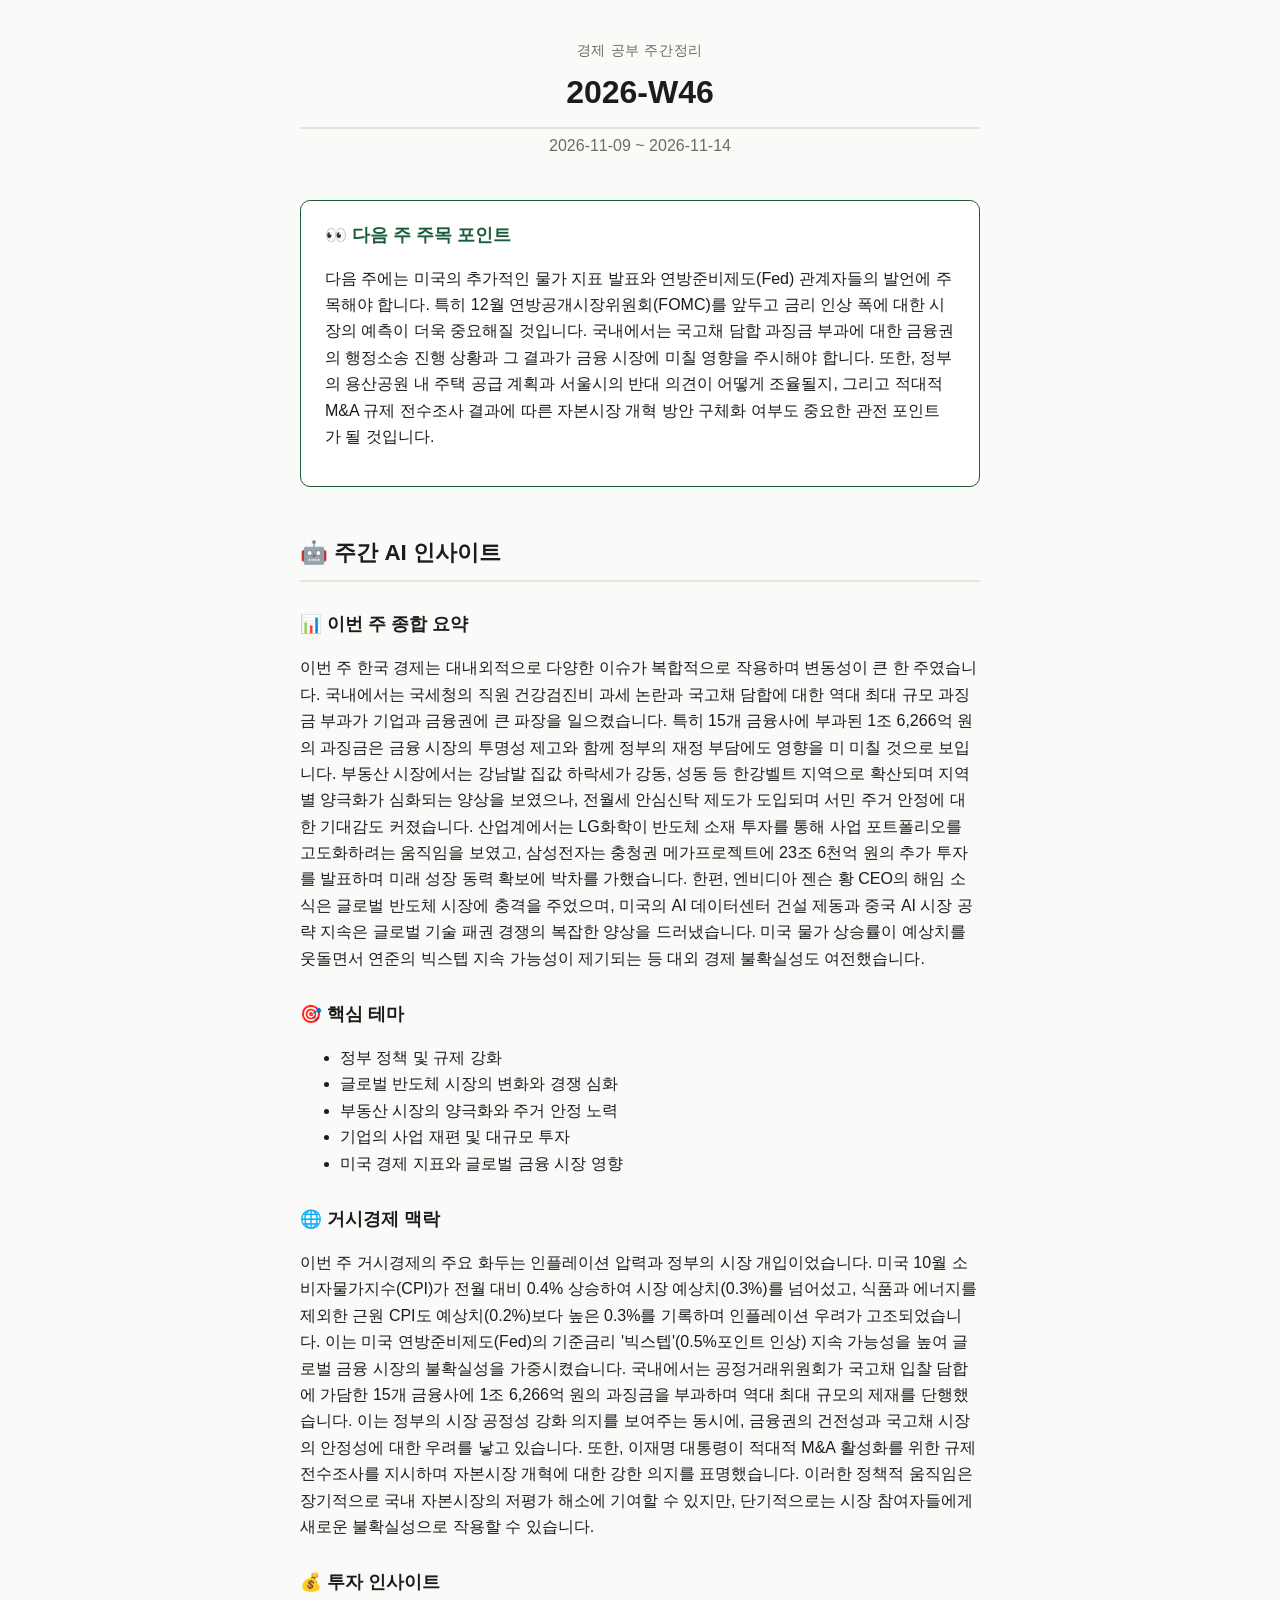
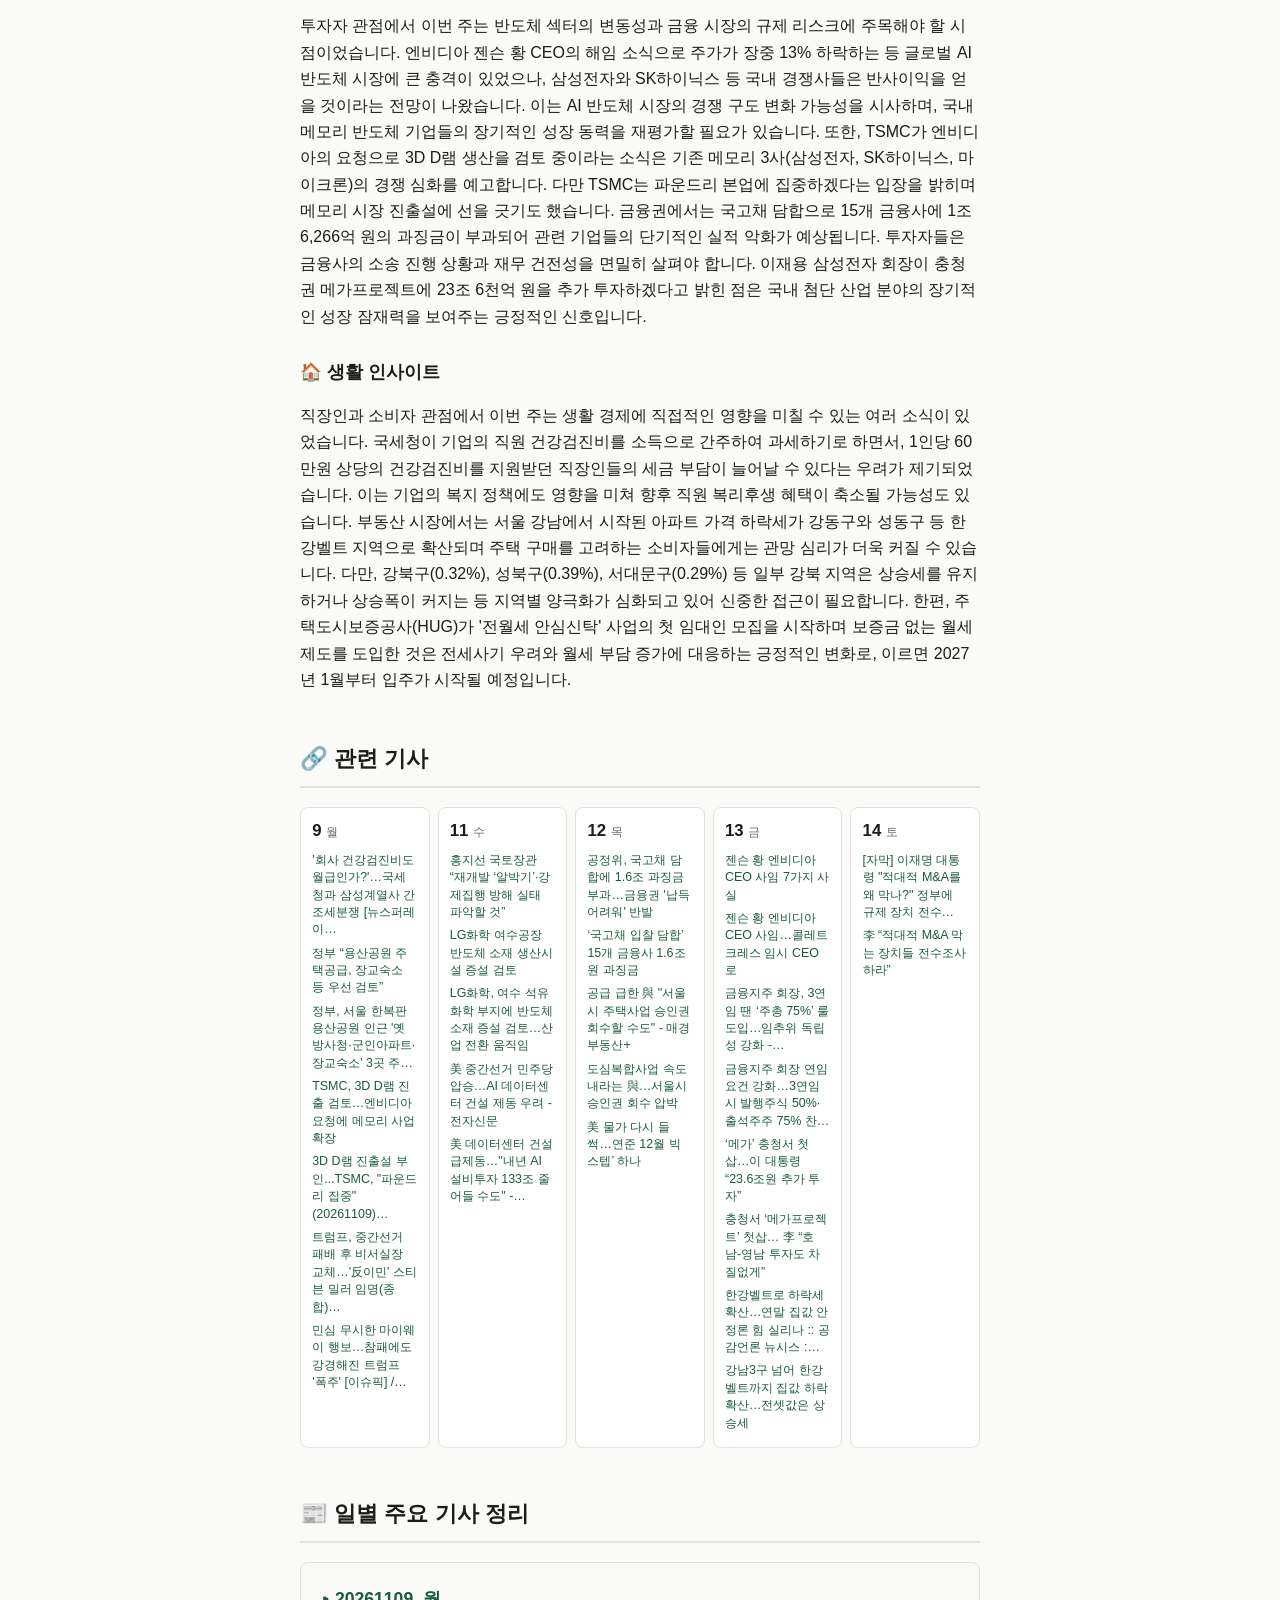
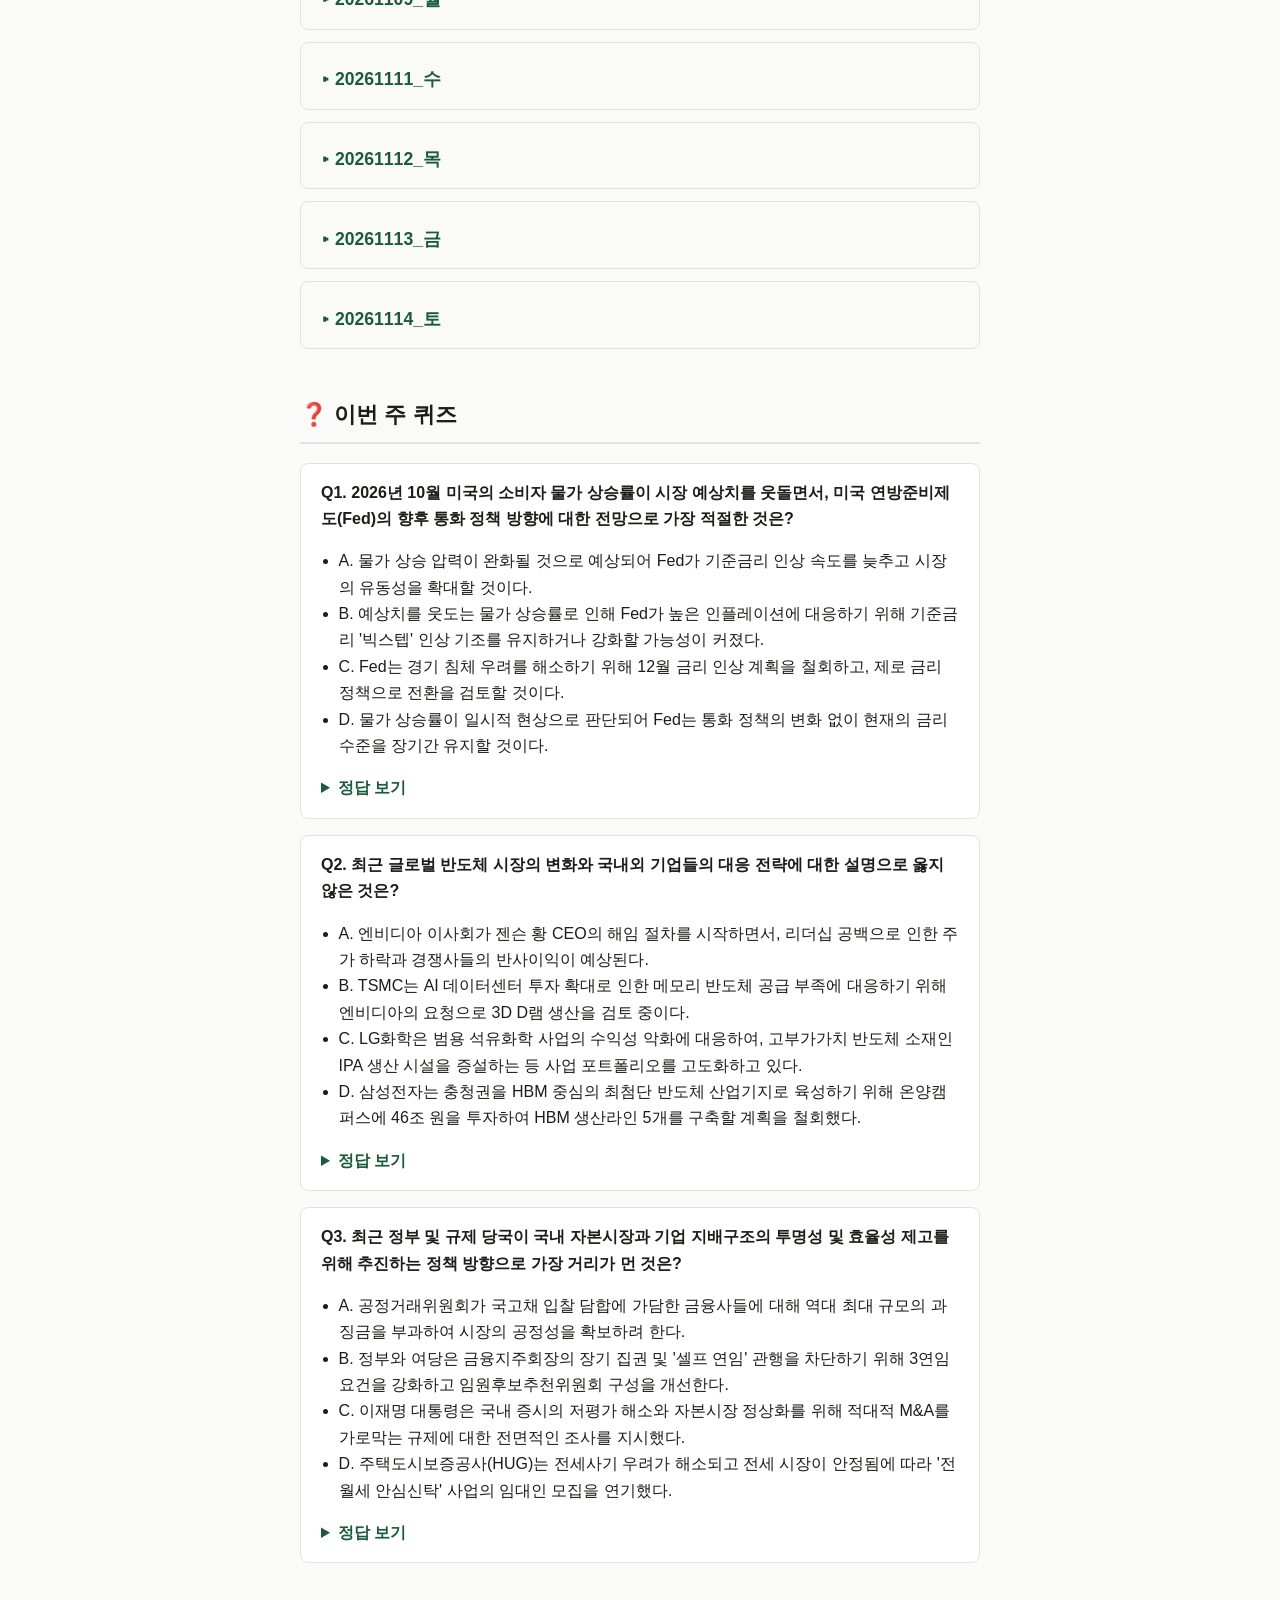
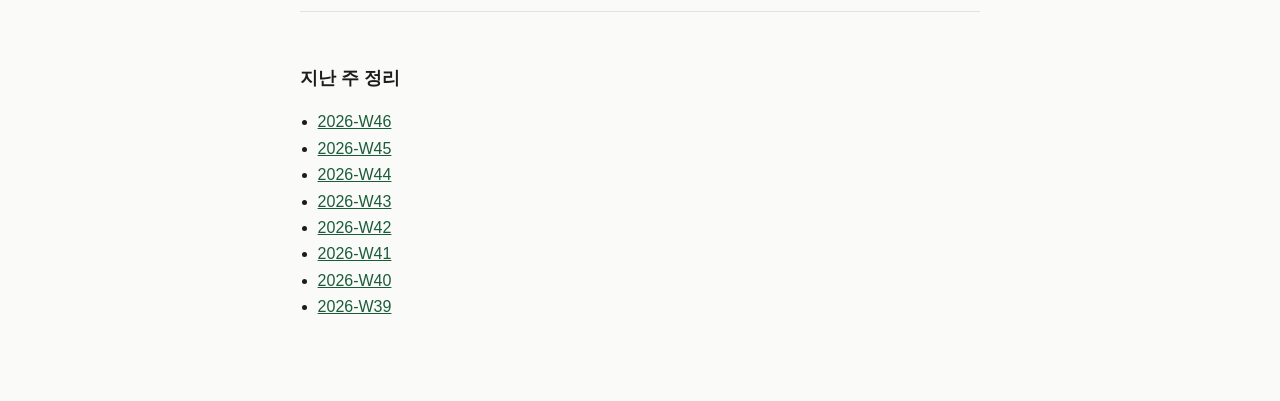
==== commit 48b8441f: "docs: 주간 정리 웹사이트 갱신" ====
--- a/docs/index.html
+++ b/docs/index.html
@@ -3,33 +3,33 @@
 <head>
 <meta charset="utf-8">
 <meta name="viewport" content="width=device-width, initial-scale=1">
-<title>2026-W45 경제 공부 주간정리</title>
+<title>2026-W46 경제 공부 주간정리</title>
 <link rel="stylesheet" href="style.css">
 </head>
 <body>
   <header>
     <p class="site-name">경제 공부 주간정리</p>
-    <h1>2026-W45</h1>
-    <p class="period">2026-11-02 ~ 2026-11-07</p>
+    <h1>2026-W46</h1>
+    <p class="period">2026-11-09 ~ 2026-11-14</p>
   </header>
 
   <section class="next-watch">
     <h2>👀 다음 주 주목 포인트</h2>
-    <p>다음 주에는 미국 중간선거 결과에 따른 AI 산업 규제 관련 구체적인 정책 방향과 글로벌 기술주 시장의 반응이 주요 관전 포인트가 될 것입니다. 국내에서는 821조 원 규모의 2027년도 예산안에 대한 국회 논의 및 통과 여부가 주목되며, 이는 정부의 향후 경제 정책 방향을 가늠할 중요한 지표가 될 것입니다. 또한, 한진칼 경영권 분쟁의 추가 진행 상황과 앤트로픽 IPO 관련 소식도 시장의 관심사로 떠오를 전망입니다. 중동 정세 불안에 따른 국제 유가 변동성도 지속적으로 주시해야 합니다.</p>
+    <p>다음 주에는 미국의 추가적인 물가 지표 발표와 연방준비제도(Fed) 관계자들의 발언에 주목해야 합니다. 특히 12월 연방공개시장위원회(FOMC)를 앞두고 금리 인상 폭에 대한 시장의 예측이 더욱 중요해질 것입니다. 국내에서는 국고채 담합 과징금 부과에 대한 금융권의 행정소송 진행 상황과 그 결과가 금융 시장에 미칠 영향을 주시해야 합니다. 또한, 정부의 용산공원 내 주택 공급 계획과 서울시의 반대 의견이 어떻게 조율될지, 그리고 적대적 M&amp;A 규제 전수조사 결과에 따른 자본시장 개혁 방안 구체화 여부도 중요한 관전 포인트가 될 것입니다.</p>
   </section>
 
   <section class="insights">
     <h1>🤖 주간 AI 인사이트</h1>
     <h2>📊 이번 주 종합 요약</h2>
-    <p>이번 주 한국 경제는 수출 호조와 글로벌 시장의 불확실성이라는 상반된 흐름을 보였습니다. 한국의 연간 수출액은 10월까지 9천억 달러를 돌파하며 '꿈의 1조 달러' 달성을 눈앞에 두었으며, 특히 반도체 수출이 259% 급증하며 성장을 견인했습니다. 그러나 미국 중간선거에서 민주당이 압승하며 AI 데이터센터 규제 강화 우려가 확산, 전 세계 증시 시가총액 약 4,773조 원이 증발하는 '블루웨이브 쇼크'를 겪었습니다. 국내에서는 공공자산 매각 재개, 저PBR 관리표 도입, 821조 원 규모의 2027년도 예산안 발표, 그리고 가상자산 과세 4차 유예 등 정책적 변화가 있었습니다. 또한, FBI가 바이낸스 해킹 배후로 북한을 지목하고 청해부대 작전구역이 확대되는 등 지정학적 이슈도 부각되었습니다.</p>
+    <p>이번 주 한국 경제는 대내외적으로 다양한 이슈가 복합적으로 작용하며 변동성이 큰 한 주였습니다. 국내에서는 국세청의 직원 건강검진비 과세 논란과 국고채 담합에 대한 역대 최대 규모 과징금 부과가 기업과 금융권에 큰 파장을 일으켰습니다. 특히 15개 금융사에 부과된 1조 6,266억 원의 과징금은 금융 시장의 투명성 제고와 함께 정부의 재정 부담에도 영향을 미 미칠 것으로 보입니다. 부동산 시장에서는 강남발 집값 하락세가 강동, 성동 등 한강벨트 지역으로 확산되며 지역별 양극화가 심화되는 양상을 보였으나, 전월세 안심신탁 제도가 도입되며 서민 주거 안정에 대한 기대감도 커졌습니다. 산업계에서는 LG화학이 반도체 소재 투자를 통해 사업 포트폴리오를 고도화하려는 움직임을 보였고, 삼성전자는 충청권 메가프로젝트에 23조 6천억 원의 추가 투자를 발표하며 미래 성장 동력 확보에 박차를 가했습니다. 한편, 엔비디아 젠슨 황 CEO의 해임 소식은 글로벌 반도체 시장에 충격을 주었으며, 미국의 AI 데이터센터 건설 제동과 중국 AI 시장 공략 지속은 글로벌 기술 패권 경쟁의 복잡한 양상을 드러냈습니다. 미국 물가 상승률이 예상치를 웃돌면서 연준의 빅스텝 지속 가능성이 제기되는 등 대외 경제 불확실성도 여전했습니다.</p>
     <h2>🎯 핵심 테마</h2>
-    <ul><li>글로벌 증시 변동성 및 AI 규제 우려</li><li>한국 수출 성장세와 산업 경쟁력 강화</li><li>정부의 경제 정책 및 재정 운용 방향</li><li>부동산 시장 안정화 및 주택 공급 확대 노력</li><li>지정학적 리스크와 사이버 안보</li></ul>
+    <ul><li>정부 정책 및 규제 강화</li><li>글로벌 반도체 시장의 변화와 경쟁 심화</li><li>부동산 시장의 양극화와 주거 안정 노력</li><li>기업의 사업 재편 및 대규모 투자</li><li>미국 경제 지표와 글로벌 금융 시장 영향</li></ul>
     <h2>🌐 거시경제 맥락</h2>
-    <p>이번 주 거시경제는 한국의 견고한 수출 성장과 미국 중간선거발 글로벌 시장 충격이 교차하는 양상을 보였습니다. 한국의 1~10월 누적 수출액은 9천억 달러를 넘어섰고, 특히 10월 반도체 수출은 전년 대비 259.4% 급증하며 전체 수출액 1152억 8000만 달러를 견인했습니다. 이는 글로벌 경기 둔화 우려 속에서도 한국 주력 산업의 경쟁력을 보여줍니다. 반면, 미국 중간선거에서 민주당의 '블루 쓰나미'는 AI 데이터센터 규제 강화 우려를 촉발하며 전 세계 증시 시가총액 4,773조 원을 증발시켰고, 코스피는 6.02% 하락했습니다. 이는 글로벌 금리 및 환율 변동성 확대 가능성을 시사하며, 한국 경제의 대외 의존도를 고려할 때 향후 경기 사이클에 영향을 미칠 수 있습니다. 정부의 820조 9000억 원 규모 2027년도 예산안은 미래 성장 동력 확보에 중점을 두었으나, 야당의 '재정 폭주' 비판과 글로벌 불확실성 속에서 재정 건전성 확보가 과제로 남았습니다.</p>
+    <p>이번 주 거시경제의 주요 화두는 인플레이션 압력과 정부의 시장 개입이었습니다. 미국 10월 소비자물가지수(CPI)가 전월 대비 0.4% 상승하여 시장 예상치(0.3%)를 넘어섰고, 식품과 에너지를 제외한 근원 CPI도 예상치(0.2%)보다 높은 0.3%를 기록하며 인플레이션 우려가 고조되었습니다. 이는 미국 연방준비제도(Fed)의 기준금리 '빅스텝'(0.5%포인트 인상) 지속 가능성을 높여 글로벌 금융 시장의 불확실성을 가중시켰습니다. 국내에서는 공정거래위원회가 국고채 입찰 담합에 가담한 15개 금융사에 1조 6,266억 원의 과징금을 부과하며 역대 최대 규모의 제재를 단행했습니다. 이는 정부의 시장 공정성 강화 의지를 보여주는 동시에, 금융권의 건전성과 국고채 시장의 안정성에 대한 우려를 낳고 있습니다. 또한, 이재명 대통령이 적대적 M&amp;A 활성화를 위한 규제 전수조사를 지시하며 자본시장 개혁에 대한 강한 의지를 표명했습니다. 이러한 정책적 움직임은 장기적으로 국내 자본시장의 저평가 해소에 기여할 수 있지만, 단기적으로는 시장 참여자들에게 새로운 불확실성으로 작용할 수 있습니다.</p>
     <h2>💰 투자 인사이트</h2>
-    <p>투자자 관점에서는 한국 수출 호조와 미국 중간선거발 글로벌 기술주 하락이라는 양극화된 시장 상황에 주목해야 합니다. 삼성 파운드리가 AMD의 HBM 베이스다이 물량을 2나노 공정으로 수주하며 국내 반도체 산업의 긍정적 전망을 제시했지만, 미국 민주당의 AI 규제 우려로 SK하이닉스 주가가 10.44% 급락하는 등 AI 관련 기술주에 대한 신중한 접근이 필요합니다. 앤트로픽의 기업가치 인하 압박 또한 AI 스타트업 투자에 대한 시장의 보수적인 시각을 반영합니다. 가상자산 과세가 2029년으로 4차 유예되고 3년 손실 이월공제가 도입될 예정이므로, 관련 투자자들은 제도 변화를 주시하며 장기적인 관점에서 접근할 필요가 있습니다. 호반그룹의 한진칼 최대주주 등극은 경영권 분쟁 가능성을 높여 관련 주식의 변동성을 키울 수 있습니다.</p>
+    <p>투자자 관점에서 이번 주는 반도체 섹터의 변동성과 금융 시장의 규제 리스크에 주목해야 할 시점이었습니다. 엔비디아 젠슨 황 CEO의 해임 소식으로 주가가 장중 13% 하락하는 등 글로벌 AI 반도체 시장에 큰 충격이 있었으나, 삼성전자와 SK하이닉스 등 국내 경쟁사들은 반사이익을 얻을 것이라는 전망이 나왔습니다. 이는 AI 반도체 시장의 경쟁 구도 변화 가능성을 시사하며, 국내 메모리 반도체 기업들의 장기적인 성장 동력을 재평가할 필요가 있습니다. 또한, TSMC가 엔비디아의 요청으로 3D D램 생산을 검토 중이라는 소식은 기존 메모리 3사(삼성전자, SK하이닉스, 마이크론)의 경쟁 심화를 예고합니다. 다만 TSMC는 파운드리 본업에 집중하겠다는 입장을 밝히며 메모리 시장 진출설에 선을 긋기도 했습니다. 금융권에서는 국고채 담합으로 15개 금융사에 1조 6,266억 원의 과징금이 부과되어 관련 기업들의 단기적인 실적 악화가 예상됩니다. 투자자들은 금융사의 소송 진행 상황과 재무 건전성을 면밀히 살펴야 합니다. 이재용 삼성전자 회장이 충청권 메가프로젝트에 23조 6천억 원을 추가 투자하겠다고 밝힌 점은 국내 첨단 산업 분야의 장기적인 성장 잠재력을 보여주는 긍정적인 신호입니다.</p>
     <h2>🏠 생활 인사이트</h2>
-    <p>직장인과 소비자들은 이번 주 경제 뉴스에서 주택 시장과 개인 자산 관리에 대한 시사점을 얻을 수 있습니다. 이재명 대통령이 공공재개발 활성화를 위해 용적률 상향(120%→130%)을 추진하고 주택 공급 확대를 강조한 것은 장기적으로 주택 시장 안정화에 기여할 수 있습니다. 그러나 하남 신규 택지 '쪼개기' 거래 80%는 여전히 투기성 거래가 성행하고 있음을 보여주므로, 신규 택지 투자 시 주의가 요구됩니다. 가상자산 소득 과세가 2029년으로 4차 유예된 것은 가상자산 투자자들에게 추가적인 준비 시간을 제공하지만, 과세는 결국 시행될 것이므로 장기적인 세금 계획을 세우는 것이 중요합니다. 또한, 과거 고금리 보장 상품으로 인한 보험사 손실 심화는 금융 상품 선택 시 안정성과 수익률을 신중하게 고려해야 함을 일깨워줍니다.</p>
+    <p>직장인과 소비자 관점에서 이번 주는 생활 경제에 직접적인 영향을 미칠 수 있는 여러 소식이 있었습니다. 국세청이 기업의 직원 건강검진비를 소득으로 간주하여 과세하기로 하면서, 1인당 60만원 상당의 건강검진비를 지원받던 직장인들의 세금 부담이 늘어날 수 있다는 우려가 제기되었습니다. 이는 기업의 복지 정책에도 영향을 미쳐 향후 직원 복리후생 혜택이 축소될 가능성도 있습니다. 부동산 시장에서는 서울 강남에서 시작된 아파트 가격 하락세가 강동구와 성동구 등 한강벨트 지역으로 확산되며 주택 구매를 고려하는 소비자들에게는 관망 심리가 더욱 커질 수 있습니다. 다만, 강북구(0.32%), 성북구(0.39%), 서대문구(0.29%) 등 일부 강북 지역은 상승세를 유지하거나 상승폭이 커지는 등 지역별 양극화가 심화되고 있어 신중한 접근이 필요합니다. 한편, 주택도시보증공사(HUG)가 '전월세 안심신탁' 사업의 첫 임대인 모집을 시작하며 보증금 없는 월세 제도를 도입한 것은 전세사기 우려와 월세 부담 증가에 대응하는 긍정적인 변화로, 이르면 2027년 1월부터 입주가 시작될 예정입니다.</p>
   </section>
 
   
@@ -37,28 +37,24 @@
         <h1>🔗 관련 기사</h1>
         <div class="link-calendar">
           <div class="link-day">
-            <div class="link-day-head">2<span>월</span></div>
-            <ul class="link-list"><li><a href="http://www.queen.co.kr/news/articleView.html?idxno=465622" target="_blank" rel="noopener noreferrer">한국 수출 1조 달러 눈앞…11월 중 달성 유력, 세계 4번째 대기록 쓴다…</a></li><li><a href="https://www.polinews.co.kr/news/articleView.html?idxno=747421" target="_blank" rel="noopener noreferrer">'1조 달러' 시대 앞둔 한국 수출의 명암…반도체 쏠림은 과제</a></li><li><a href="https://www.chosun.com/international/us/2026/11/02/WP63SDALYVCHLCA5LCBKUM7OLA/" target="_blank" rel="noopener noreferrer">암호화폐 8.4조원 해킹은 北 소행… 美 FBI 공식 확인</a></li><li><a href="https://www.thescoop.co.kr/news/articleView.html?idxno=312139" target="_blank" rel="noopener noreferrer">바이낸스 8조원 해킹, 북한 소행 맞다…美 FBI 공식 확인</a></li></ul>
-          </div>
-          <div class="link-day">
-            <div class="link-day-head">3<span>화</span></div>
-            <ul class="link-list"><li><a href="https://weekly.donga.com/economy/article/all/13/6447916/1" target="_blank" rel="noopener noreferrer">호반그룹, 한진칼 최대주주 됐다… 경영권 분쟁 본격화하나</a></li><li><a href="https://www.hankyung.com/article/2026110465197" target="_blank" rel="noopener noreferrer">호반그룹, 한진칼 최대주주 됐다…조원태 회장에 0.11%p 앞서</a></li><li><a href="https://www.chosun.com/politics/blue_house/2026/11/01/AEAZHH5OA5AKNGYX5F2Q6PN2I4/" target="_blank" rel="noopener noreferrer">李대통령, 2일 국회서 내년도 예산안 시정연설 나선다</a></li><li><a href="https://news.einfomax.co.kr/news/articleView.html?idxno=4442375" target="_blank" rel="noopener noreferrer">李대통령, 2일 '역대 최대' 821조원 예산안 시정연설</a></li></ul>
-          </div>
-          <div class="link-day">
-            <div class="link-day-head">4<span>수</span></div>
-            <ul class="link-list"><li><a href="https://apps.3protv.com/news/view/6489" target="_blank" rel="noopener noreferrer">삼성 파운드리, AMD·엔비디아 HBM 수주…미국 테일러 공장에 날개 달았다…</a></li><li><a href="https://www.youtube.com/watch?v=w0tai_MBeJY" target="_blank" rel="noopener noreferrer">삼성 파운드리 부활 신호? AMD 수주와 테일러 2공장 변수 - YouTub…</a></li><li><a href="https://kbthink.com/news-list/view.html?newsId=20261104075321578" target="_blank" rel="noopener noreferrer">李 대통령 걱정한 부동산 통계, 어떤 것 있나 살펴보니</a></li><li><a href="https://www.giprism.com/news/articleView.html?idxno=13025" target="_blank" rel="noopener noreferrer">서울 집값 90주째 상승, 강남은 하락…이 대통령 '가짜뉴스' 공방, 통계는…</a></li><li><a href="https://www.ytn.co.kr/_ln/0104_202611031020186128" target="_blank" rel="noopener noreferrer">앤트로픽 투자자들 "기업가치 1.5조 달러로 낮춰라"</a></li><li><a href="https://aimatters.co.kr/news-report/59466/" target="_blank" rel="noopener noreferrer">앤트로픽 상장 지연 가능성…투자자 기업가치 하향 요구 - AI매터스</a></li></ul>
-          </div>
-          <div class="link-day">
-            <div class="link-day-head">5<span>목</span></div>
-            <ul class="link-list"><li><a href="https://richho.co.kr/corporate-deposits-1000-trillion/" target="_blank" rel="noopener noreferrer">기업예금 1천조 돌파 삼성전자 SK하이닉스 HBM 실적, 은행도 거절한 반도…</a></li><li><a href="https://www.lawtimes.co.kr/news/articleView.html?idxno=228867" target="_blank" rel="noopener noreferrer">‘조작기소 특검법’ 與 주도 법사위 소위 통과</a></li><li><a href="https://www.chosun.com/politics/politics_general/2026/11/04/JQTEGYW675C6DOWEZRQ7SXVIWM/" target="_blank" rel="noopener noreferrer">조작기소 특검법, 與 주도 법사위 소위 통과... ‘文 뇌물·서해 피격’까지…</a></li><li><a href="http://www.swnews.kr/news/articleViewAmp.html?idxno=92676" target="_blank" rel="noopener noreferrer">이재명 대통령 "실제 착공·입주로 이어져야"…주택공급 강조 |</a></li><li><a href="https://www.dailybrief.co.kr/news/articleView.html?idxno=7207" target="_blank" rel="noopener noreferrer">[이재명과 부동산] 장위동 공공재개발 현장 방문한 대통령 [전문]</a></li></ul>
-          </div>
-          <div class="link-day">
-            <div class="link-day-head">6<span>금</span></div>
-            <ul class="link-list"><li><a href="https://www.newstomato.com/ReadNews.aspx?no=1319549" target="_blank" rel="noopener noreferrer">가상자산 과세 네 번째 유예…형평성·과세기준 정비 관건</a></li><li><a href="https://reforminst.org/reports/issue-2026-11-06-crypto-tax-deferral" target="_blank" rel="noopener noreferrer">가상자산 과세 네 번째 유예, 2029년에는 무엇이 달라지나</a></li><li><a href="https://www.seoul.co.kr/news/society/2026/10/16/20261016008009" target="_blank" rel="noopener noreferrer">가정폭력범에도 ‘전자발찌’… 스토킹 수준으로 처벌 강화</a></li><li><a href="https://mobile.newsis.com/view/NISX20261015_0003828023" target="_blank" rel="noopener noreferrer">경찰, 가정폭력 가해자 전자발찌 부착 검토…격리조치도 강화</a></li><li><a href="https://www.jnilbo.com/news/articleView.html?idxno=90000079801" target="_blank" rel="noopener noreferrer">청해부대 작전구역 호르무즈 길목까지 확대…P-8A 초계기·EOD 파견</a></li><li><a href="https://www.chosun.com/politics/diplomacy-defense/2026/11/06/DYKEO36EMBA3TH7FZ5VDVWQHEM/" target="_blank" rel="noopener noreferrer">호르무즈 문턱까지 청해부대 작전 확대</a></li></ul>
-          </div>
-          <div class="link-day">
-            <div class="link-day-head">7<span>토</span></div>
-            <ul class="link-list"><li><a href="https://www.ebn.co.kr/news/articleView.html?idxno=1730806" target="_blank" rel="noopener noreferrer">민주당 압승에 AI 규제 공포…나스닥 시총 하루 2.5조달러 증발</a></li><li><a href="https://www.donga.com/news/Economy/article/all/20261106/134982238/2" target="_blank" rel="noopener noreferrer">은마아파트 재초환 부담금 조합원당 4.6억 통지</a></li><li><a href="https://www.youtube.com/watch?v=Cz-Ezwzisj8" target="_blank" rel="noopener noreferrer">은마 재초환 4억 6천만 원…수억대 부담금에 재건축 '비상' [뉴스7] -…</a></li></ul>
+            <div class="link-day-head">9<span>월</span></div>
+            <ul class="link-list"><li><a href="https://www.youtube.com/watch?v=C8Bw2ha7KDY" target="_blank" rel="noopener noreferrer">'회사 건강검진비도 월급인가?'…국세청과 삼성계열사 간 조세분쟁 [뉴스퍼레이…</a></li><li><a href="https://faq.donga.com/NEWS/Economy/article/all/20261109/134988236/2" target="_blank" rel="noopener noreferrer">정부 “용산공원 주택공급, 장교숙소 등 우선 검토”</a></li><li><a href="https://www.youtube.com/watch?v=TDOOxGcK6I8" target="_blank" rel="noopener noreferrer">정부, 서울 한복판 용산공원 인근 '옛 방사청·군인아파트·장교숙소' 3곳 주…</a></li><li><a href="https://www.leadeconomy.co.kr/news/articleView.html?idxno=11030" target="_blank" rel="noopener noreferrer">TSMC, 3D D램 진출 검토…엔비디아 요청에 메모리 사업 확장</a></li><li><a href="https://www.youtube.com/shorts/CeOLe5f8FBo" target="_blank" rel="noopener noreferrer">3D D램 진출설 부인...TSMC, "파운드리 집중" (20261109)…</a></li><li><a href="https://www.news1.kr/world/usa-canada/6346275" target="_blank" rel="noopener noreferrer">트럼프, 중간선거 패배 후 비서실장 교체…'反이민' 스티븐 밀러 임명(종합)…</a></li><li><a href="https://www.youtube.com/watch?v=Pt_6SDc7_9E" target="_blank" rel="noopener noreferrer">민심 무시한 마이웨이 행보…참패에도 강경해진 트럼프 '폭주' [이슈픽] /…</a></li></ul>
+          </div>
+          <div class="link-day">
+            <div class="link-day-head">11<span>수</span></div>
+            <ul class="link-list"><li><a href="https://marketin.edaily.co.kr/News/ReadE?newsId=05621926645644736" target="_blank" rel="noopener noreferrer">홍지선 국토장관 “재개발 ‘알박기’·강제집행 방해 실태 파악할 것”</a></li><li><a href="https://go.seoul.co.kr/news/newsView.php?id=20261111500302" target="_blank" rel="noopener noreferrer">LG화학 여수공장 반도체 소재 생산시설 증설 검토</a></li><li><a href="https://www.geconomy.co.kr/mobile/article.html?no=325578" target="_blank" rel="noopener noreferrer">LG화학, 여수 석유화학 부지에 반도체 소재 증설 검토…산업 전환 움직임</a></li><li><a href="https://www.etnews.com/20261105000027" target="_blank" rel="noopener noreferrer">美 중간선거 민주당 압승…AI 데이터센터 건설 제동 우려 - 전자신문</a></li><li><a href="https://www.mt.co.kr/world/2026/11/06/2026110610352923921" target="_blank" rel="noopener noreferrer">美 데이터센터 건설 급제동…"내년 AI 설비투자 133조 줄어들 수도" -…</a></li></ul>
+          </div>
+          <div class="link-day">
+            <div class="link-day-head">12<span>목</span></div>
+            <ul class="link-list"><li><a href="https://www.kconsumers.com/news/articleView.html?idxno=11763" target="_blank" rel="noopener noreferrer">공정위, 국고채 담합에 1.6조 과징금 부과…금융권 '납득 어려워' 반발</a></li><li><a href="https://www.chosun.com/economy/economy_general/2026/11/12/KFOBKGNNXFEQBGM53LASBFNOZE/" target="_blank" rel="noopener noreferrer">‘국고채 입찰 담합’ 15개 금융사 1.6조원 과징금</a></li><li><a href="https://re.mk.co.kr/news/news_detail.php?no=12205666" target="_blank" rel="noopener noreferrer">공급 급한 與 "서울시 주택사업 승인권 회수할 수도" - 매경부동산+</a></li><li><a href="https://www.newspim.com/news/view/20261111001135" target="_blank" rel="noopener noreferrer">도심복합사업 속도 내라는 與…서울시 승인권 회수 압박</a></li><li><a href="https://www.hankyung.com/article/202611121609i" target="_blank" rel="noopener noreferrer">美 물가 다시 들썩…연준 12월 빅스텝’ 하나</a></li></ul>
+          </div>
+          <div class="link-day">
+            <div class="link-day-head">13<span>금</span></div>
+            <ul class="link-list"><li><a href="https://www.vlsi.kr/ko/nvidia-jensen-huang-resigns-ceo-transition-ko/" target="_blank" rel="noopener noreferrer">젠슨 황 엔비디아 CEO 사임 7가지 사실</a></li><li><a href="https://www.seoul.co.kr/news/international/2026/11/12/20261112500376" target="_blank" rel="noopener noreferrer">젠슨 황 엔비디아 CEO 사임…콜레트 크레스 임시 CEO로</a></li><li><a href="https://www.ddaily.co.kr/page/view/2026111216405359104" target="_blank" rel="noopener noreferrer">금융지주 회장, 3연임 땐 ‘주총 75%’ 룰 도입…임추위 독립성 강화 -…</a></li><li><a href="https://www.fnnews.com/news/202611022219501032" target="_blank" rel="noopener noreferrer">금융지주 회장 연임 요건 강화…3연임 시 발행주식 50%·출석주주 75% 찬…</a></li><li><a href="https://www.hani.co.kr/arti/politics/bluehouse/1287095.html" target="_blank" rel="noopener noreferrer">‘메가’ 충청서 첫삽…이 대통령 “23.6조원 추가 투자”</a></li><li><a href="https://www.donga.com/news/Politics/article/all/20261113/135017908/2" target="_blank" rel="noopener noreferrer">충청서 ‘메가프로젝트’ 첫삽… 李 “호남-영남 투자도 차질없게”</a></li><li><a href="https://www.newsis.com/view/NISX20261113_0003867431" target="_blank" rel="noopener noreferrer">한강벨트로 하락세 확산…연말 집값 안정론 힘 실리나 :: 공감언론 뉴시스 :…</a></li><li><a href="https://m.megaeconomy.co.kr/news/amp.html?ncode=1065570048713034" target="_blank" rel="noopener noreferrer">강남3구 넘어 한강벨트까지 집값 하락 확산…전셋값은 상승세</a></li></ul>
+          </div>
+          <div class="link-day">
+            <div class="link-day-head">14<span>토</span></div>
+            <ul class="link-list"><li><a href="https://www.youtube.com/watch?v=ncSjUbYRQhI" target="_blank" rel="noopener noreferrer">[자막] 이재명 대통령 "적대적 M&amp;A를 왜 막나?" 정부에 규제 장치 전수…</a></li><li><a href="https://www.chosun.com/politics/politics_general/2026/11/14/DGZGXQHCCBDXTPM75PKXOL2QJE/" target="_blank" rel="noopener noreferrer">李 “적대적 M&amp;A 막는 장치들 전수조사하라”</a></li></ul>
           </div></div>
       </section>
 
@@ -66,172 +62,137 @@
     <h1>📰 일별 주요 기사 정리</h1>
     
       <details class="day">
-        <summary>20261102_월</summary>
-        
-        <article class="story">
-          <h3>▶ 공공자산 매각 재개 <span class="story-type"></span></h3>
-          <p><strong>무슨 일</strong> 1년간 중단되었던 공공자산 매각이 다시 시작되었습니다.</p>
-          <p><strong>배경/논의 내용</strong> 작년 11월에 내려졌던 자산 매각 중단 지시가 최근 제도 개선 및 총리 업무 부담 완화 차원에서 전격적으로 해제되었기 때문입니다.</p>
-          <p><strong>효과/시사점</strong> 한국전력(KEPCO)과 해양 발전사업 등 약 200조 원 규모의 대형 매각 사업들이 재검토될 예정이며, 이는 경제 전반에 큰 파장을 일으킬 것으로 예상됩니다.</p>
-        </article>
-        <article class="story">
-          <h3>▶ 수출 1조 달러 임박 <span class="story-type"></span></h3>
-          <p><strong>무슨 일</strong> 한국의 연간 수출액이 '꿈의 1조 달러' 달성을 눈앞에 두고 있습니다.</p>
-          <p><strong>배경/논의 내용</strong> 누적 수출액이 9천억 달러를 돌파했으며, 특히 반도체 수출이 지난 10월 전년 대비 259% 급증하는 등 주요 품목의 수출 호조가 배경입니다.</p>
-          <p><strong>효과/시사점</strong> 미국, 중국, 독일에 이어 한국이 세계에서 4번째로 연간 수출 1조 달러를 달성하는 국가가 될 것이 확실시되며, 이는 한국 경제의 위상을 높이는 계기가 될 것입니다.</p>
-        </article>
-        <article class="story">
-          <h3>▶ 저PBR 관리표 도입 <span class="story-type"></span></h3>
-          <p><strong>무슨 일</strong> 시가총액 1조 원 이상의 대기업을 포함한 151개 기업이 저PBR(주가순자산비율) '관리표'에 포함되었습니다.</p>
-          <p><strong>배경/논의 내용</strong> 기업가치 제고 노력이 부족한 기업들에 대해 전반적인 개선 노력을 강화하도록 유도하기 위한 정책적 포석입니다.</p>
-          <p><strong>효과/시사점</strong> 거래소는 해당 기업들의 명단을 연 2회 공개하고, 공시 트레이딩 시스템에서도 이들 기업에 '태그'를 부여하여 투자자들에게 정보를 제공할 예정입니다.</p>
-        </article>
-        <article class="story">
-          <h3>▶ FBI, 바이낸스 해킹 북한 소행 지목 <span class="story-type"></span></h3>
-          <p><strong>무슨 일</strong> 미국 연방수사국(FBI)이 암호화폐 거래소 바이낸스 해킹의 배후로 북한을 지목했습니다.</p>
-          <p><strong>배경/논의 내용</strong> 북한의 해킹 조직 '트레이더트레이터'가 탈취한 자산을 주로 이더리움으로 전환하는 정황이 포착되었기 때문입니다.</p>
-          <p><strong>효과/시사점</strong> 도널드 트럼프 대통령이 북한과의 직접 논의를 시사하는 발언을 하면서, 향후 북미 관계 및 국제 사이버 안보 논의에 영향을 미칠 가능성이 있습니다.</p>
-        </article>
-        <div class="terms"><h4>📖 용어 정리</h4><ul><li><strong>PBR</strong> — 주가순자산비율(Price Book-value Ratio)의 약자로, 주가를 주당순자산(BPS)으로 나눈 값입니다. 기업의 순자산 대비 주가가 얼마나 평가받고 있는지를 나타내는 지표로, PBR이 낮으면 기업의 가치가 저평가되어 있다고 해석될 수 있습니다.</li></ul></div>
-      </details>
-      <details class="day">
-        <summary>20261103_화</summary>
-        
-        <article class="story">
-          <h3>▶ 하남 신규 택지 '쪼개기' 거래 80% <span class="story-type"></span></h3>
-          <p><strong>무슨 일</strong> 정부가 수도권 신규 택지 후보지를 발표하기 전부터 경기 하남시 미사동 등 개발제한구역(그린벨트)에서 투기성 '지분 쪼개기' 의심 거래가 잇따랐습니다. 특히 하남 미사동의 그린벨트 내 전답과 임야 거래 중 올해 1월부터 10월까지 지분거래 비중이 80%에 달했습니다.</p>
-          <p><strong>배경/논의 내용</strong> 서울과 가까운 경기 지역 그린벨트에 대한 개발 기대감이 커지면서 토지 일부 지분만 사고파는 투기성 거래가 높은 비중을 차지했습니다. 국토교통부는 2026년 10월 29일 김포, 구리, 하남 등 수도권 6곳에 총 7만 6700가구 규모의 신규 공공택지 조성 계획을 발표했습니다.</p>
-          <p><strong>효과/시사점</strong> 국토교통부는 신규 택지 발표 전후의 투기성 거래를 파악하기 위해 최근 3년간 해당 지역 토지거래 2917건 중 654건을 이상거래 조사 대상으로 선별하여 조사에 나섰습니다. 이는 주택 공급 확대 시마다 개발 후보지를 중심으로 투기 논란이 반복되는 양상을 보여줍니다.</p>
-        </article>
-        <article class="story">
-          <h3>▶ 호반그룹, 한진칼 최대주주 등극 <span class="story-type"></span></h3>
-          <p><strong>무슨 일</strong> 호반그룹이 한진그룹 지주사인 한진칼의 지분 20.69%를 확보하며 조원태 한진그룹 회장 측(20.58%)을 제치고 최대주주에 올랐습니다.</p>
-          <p><strong>배경/논의 내용</strong> 호반그룹은 2022년 사모펀드 KCGI로부터 한진칼 지분을 인수한 이후 계열사들을 통해 장내에서 지분을 꾸준히 추가 매입하여 조원태 회장 측의 합산 지분율을 넘어섰습니다.</p>
-          <p><strong>효과/시사점</strong> 호반그룹은 공정거래법상 상장사 지분 15% 이상 보유 상태에서 추가 취득으로 최다출자자가 되면 기업결합을 신고해야 하는 규정에 따라 공정거래위원회에 기업결합을 신고했습니다. 그러나 조원태 회장 측도 2026년 12월 초까지 32만 5000주(0.48%)를 추가 매입할 계획을 밝혀, 최대주주 지위가 다시 바뀔 가능성이 있어 경영권 분쟁이 심화될 전망입니다.</p>
-        </article>
-        <article class="story">
-          <h3>▶ 이재명 대통령, 821조 미래선점 예산 발표 <span class="story-type"></span></h3>
-          <p><strong>무슨 일</strong> 이재명 대통령은 2026년 11월 2일 국회 시정연설에서 2027년도 예산안을 총 820조 9000억 원 규모로 발표하며, 이를 '역대 최대 규모의 미래선점 예산'이자 '국민 성장 확산 예산'이라고 강조했습니다. 이는 전년 대비 12.8% 증가한 수치입니다.</p>
-          <p><strong>배경/논의 내용</strong> 이 대통령은 사회적 격차를 줄이고 성장을 확산하기 위해 인공지능(AI)·반도체 등 미래 성장동력에 21조 3000억 원, 연구개발(R&amp;D)에 39조 5000억 원을 투자하는 등 '모두의 성장'을 위한 청사진을 제시했습니다.</p>
-          <p><strong>효과/시사점</strong> 야당은 이 예산안을 '무모한 재정 폭주'로 규정하며 저지하겠다고 밝혔습니다. 또한, 160조 원 규모의 미래대응기금을 신설하여 잠재성장률 반등을 뒷받침하고 세수 변동에 대응하는 재정 안정 장치로 활용할 계획입니다.</p>
-        </article>
-        <article class="story">
-          <h3>▶ 美 중간선거, 민주당 우세 여론조사 <span class="story-type"></span></h3>
-          <p><strong>무슨 일</strong> 2026년 11월 3일 치러진 미국 중간선거를 앞두고 발표된 마지막 여론조사에서 민주당이 전국 단위 선호도에서 공화당보다 우세한 것으로 나타났습니다. 로이터·입소스 조사(10월 22~26일)에서는 민주당 후보 지지율이 53%, 공화당은 44%를 기록했습니다.</p>
-          <p><strong>배경/논의 내용</strong> 높은 물가, 이란 전쟁에 대한 피로감, 그리고 트럼프 행정부의 경제 정책에 대한 불만이 주요 쟁점으로 부상하며 민주당에 대한 지지율 상승으로 이어졌습니다.</p>
-          <p><strong>효과/시사점</strong> 민주당은 하원 다수당 지위를 탈환했으며, 상원에서도 최소 51석을 확보할 것으로 전망되어 상원 장악에 성공했습니다. 이 결과는 트럼프 행정부의 '데드덕(Dead Duck)' 상황을 초래하고, 향후 미국의 경제 정책, 예산, 세금 관련 법률에 큰 영향을 미칠 것으로 예상됩니다.</p>
-        </article>
-        <div class="terms"><h4>📖 용어 정리</h4><ul><li><strong>쪼개기</strong> — 토지 전체를 단독으로 소유하는 대신 여러 사람이 일정한 비율로 소유권을 나눠 갖는 방식을 의미합니다. 주로 개발 기대감이 있는 지역에서 투기 목적으로 활용됩니다.</li></ul></div>
-      </details>
-      <details class="day">
-        <summary>20261104_수</summary>
-        
-        <article class="story">
-          <h3>▶ 삼성 파운드리, AMD 수주로 부활 <span class="story-type"></span></h3>
-          <p><strong>무슨 일</strong> 삼성전자 파운드리 사업부가 AMD의 차세대 제품 물량을 수주하며 부활의 신호탄을 쏘아 올렸다. 미국 텍사스주 테일러 2공장에서 AMD와 엔비디아에 공급할 고대역폭메모리(HBM)용 베이스다이를 2나노 공정으로 생산할 예정이다.</p>
-          <p><strong>배경/논의 내용</strong> 삼성전자는 첨단 공정 기술력과 가격 경쟁력을 앞세워 AMD와의 파운드리 공급 계약을 체결했으며, 이는 3나노 이하 최첨단 공정에서 거둔 값진 성과로 글로벌 빅테크 고객사의 신뢰를 다시 확보했다. 또한, 2026년 11월 착공하는 테일러 2공장은 기존 1공장보다 1.5배 큰 25만㎡ 규모로, HBM 베이스다이 생산에 특화될 예정이다.</p>
-          <p><strong>효과/시사점</strong> 테일러 2공장은 2029년 2월부터 설비 반입을 시작하여 2030년 양산에 돌입할 예정이며, 이는 삼성 파운드리 부문의 실적 개선 및 추가적인 대형 고객사 유치에 가속도를 붙일 것으로 기대된다. 또한, 엔비디아의 맞춤형 HBM 기술인 NVHBM의 등장으로 HBM 시장 내 경쟁 구도가 심화될 전망이다.</p>
-        </article>
-        <article class="story">
-          <h3>▶ 이재명 대통령, 부동산 통계 지적 <span class="story-type"></span></h3>
-          <p><strong>무슨 일</strong> 이재명 대통령이 2026년 11월 3일 국무회의에서 서울 주요 지역 아파트 실거래가가 “놀라울 정도로 떨어지고 있다”며 정확한 부동산 통계 전달을 주문했다.</p>
-          <p><strong>배경/논의 내용</strong> 대통령은 강남 3구(강남, 서초, 송파) 등 특정 지역의 아파트 가격 하락과 매물 증가 현상을 언급하며, 정부의 부동산 통계가 이러한 시장 상황을 정확히 반영하지 못하고 일부 상승 지역 위주로 보도되는 것에 대한 우려를 표명했다.</p>
-          <p><strong>효과/시사점</strong> 대통령의 발언은 부동산 시장의 정확한 정보 제공과 정부의 역할에 대한 사회적 논의를 촉발시켰다. 야당은 대통령이 강남 3구만 '주요 지역'으로 보는 인식이 잘못되었으며, 서울 전체 아파트값은 90주 연속 상승하고 있다고 비판하며 부동산 정책 방향에 대한 논쟁이 심화되었다.</p>
-        </article>
-        <article class="story">
-          <h3>▶ 앤트로픽, 상장 앞두고 기업가치 인하 압박 <span class="story-type"></span></h3>
-          <p><strong>무슨 일</strong> 2026년 11월 미국 증시 상장을 추진 중인 인공지능 기업 앤트로픽이 월가로부터 기업가치 인하 압박에 직면했다.</p>
-          <p><strong>배경/논의 내용</strong> 월가에서는 한때 2조 달러까지 거론되던 앤트로픽의 기업가치를 최대 25% 낮추라는 요구가 나오고 있으며, 이는 AI 기업들이 막대한 투자비를 회수할 수 있을지에 대한 시장의 불안감이 커지고 있기 때문이다.</p>
-          <p><strong>효과/시사점</strong> 앤트로픽의 기업가치 인하 압박은 미국 기술주에 이어 국내 증시까지 흔들리게 하며 AI 관련 기술주 전반에 대한 투자 심리를 위축시키고 있다.</p>
-        </article>
-        <article class="story">
-          <h3>▶ 고금리 보장 상품, 보험사 손실 심화 <span class="story-type"></span></h3>
-          <p><strong>무슨 일</strong> 과거 고금리를 앞세워 판매했던 유배당보험 상품들이 현재 보험업계에 수조 원대의 손실로 돌아오며 발목을 잡고 있다.</p>
-          <p><strong>배경/논의 내용</strong> 과거 시중금리가 5% 이상이던 시절, 보험사들은 1~2%를 더 주는 7%대 고금리 보장 상품을 판매했다. 그러나 그간 운용수익률이 연간 3~4%에 그치면서 약속된 고금리를 지급하기 위한 역마진이 누적되어 손실이 심화되고 있다.</p>
-          <p><strong>효과/시사점</strong> 국내 대형 생보사 3곳(삼성·한화·교보생명)의 유배당보험 손실요소는 2025년 말 기준 1조6729억원으로 2024년 말 대비 31.5% 증가했으며, 2026년에는 손실이 더욱 커질 것으로 전망된다. 이는 보험사의 재무 건전성에 지속적인 부담으로 작용할 것이다.</p>
-        </article>
-        <div class="terms"><h4>📖 용어 정리</h4><ul><li><strong>HBM 베이스다이</strong> — 고대역폭메모리(HBM) 스택의 가장 아래에 위치하는 반도체로, 위에 쌓인 D램 칩과 GPU 사이에서 데이터 전달을 중계하며 HBM의 성능과 전력 효율을 좌우하는 핵심 부품이다. HBM4부터는 고객 맞춤형 로직 기능을 포함할 수 있게 되었다.</li><li><strong>NVHBM</strong> — 엔비디아가 자사의 차세대 GPU 및 AI 가속기에 맞춰 주요 메모리 파트너들과 함께 설계 및 검증한 맞춤형 HBM 기술이다. 기존 HBM과 달리 메모리 컨트롤러를 AI 가속기 다이에서 HBM의 베이스 다이로 옮겨 대역폭과 전력 효율을 최적화한다.</li><li><strong>강남 3구</strong> — 서울특별시의 강남구, 서초구, 송파구를 이르는 말로, 대한민국에서 높은 집값과 부유한 부촌의 상징으로 꼽히며 부동산 관련 보도에서 자주 사용되는 용어이다.</li><li><strong>유배당보험</strong> — 보험사가 고객이 낸 보험료를 운용하여 얻은 수익의 일부를 가입자에게 배당금 형태로 돌려주는 보험 상품이다. 과거 고금리 시절 인기를 끌었으나, 현재는 배당 불확실성 및 보험료 부담으로 인해 판매 비중이 크게 줄었다.</li></ul></div>
-      </details>
-      <details class="day">
-        <summary>20261105_목</summary>
-        
-        <article class="story">
-          <h3>▶ 기업예금 1천조 돌파 <span class="story-type"></span></h3>
-          <p><strong>무슨 일</strong> 국내 5대 은행의 기업예금(요구불예금 포함)이 10월 말 기준 1093조원을 기록하며 사상 처음으로 1천조원을 돌파했습니다. 이는 올해 들어서만 103조5000억원이 증가한 수치입니다.</p>
-          <p><strong>배경/논의 내용</strong> 반도체 등 주력산업의 수출 호조로 삼성전자와 SK하이닉스 등 주요 기업들의 실적이 대폭 개선되면서, 기업들이 은행에 맡기는 여유 자금이 크게 늘어난 것이 주된 배경입니다. 삼성전자와 SK하이닉스의 내년(2027년) 영업이익은 합산 1000조원을 넘어설 것으로 추정됩니다.</p>
-          <p><strong>효과/시사점</strong> 기업 자금의 급증으로 일부 은행은 대규모 예금을 거절하기도 했으며, 채권시장에서는 삼성전자와 SK하이닉스의 투자 결정에 따라 자금 흐름이 크게 좌우되는 현상이 심화되고 있습니다.</p>
-        </article>
-        <article class="story">
-          <h3>▶ '조작기소 특검법' 법사위 소위 통과 <span class="story-type"></span></h3>
-          <p><strong>무슨 일</strong> 더불어민주당이 주도한 '윤석열 정권 검찰청, 국가정보원, 감사원 등의 조작수사·조작기소 등 의혹의 진상 규명을 위한 특별검사 임명 등에 관한 법률안', 일명 '조작기소 특검법'이 2026년 11월 4일 국회 법제사법위원회 법안심사1소위원회를 통과했습니다.</p>
-          <p><strong>배경/논의 내용</strong> 더불어민주당은 윤석열 정부 출범 후 검찰 등이 당시 야당과 정적에 대한 표적 수사를 통해 조작수사와 조작기소를 자행했다는 의혹을 규명하기 위해 이 법안을 추진했습니다. 당초 이재명 대통령 관련 사건 8건이 포함되었으나, 수정안에서는 이를 통합하고 서해 공무원 피격 사건 등을 추가했습니다.</p>
-          <p><strong>효과/시사점</strong> 이 법안이 11월 6일 국회 본회의에서 최종 통과되면 이재명 정부 출범 후 7번째 특검이 됩니다. 특검의 공소취소권 조항은 삭제되었지만, 법사위 전문위원은 형사소송법 준용 규정에 따라 특검에 공소취소 권한이 인정될 여지가 남아있다고 지적했습니다.</p>
-        </article>
-        <article class="story">
-          <h3>▶ 美 중간선거 '블루쓰나미' <span class="story-type"></span></h3>
-          <p><strong>무슨 일</strong> 2026년 11월 3일(현지시간) 치러진 미국 중간선거에서 야당인 민주당이 상원에서 54석을 확보하고 하원까지 탈환하며 '블루쓰나미'로 불리는 역사적인 압승을 거두었습니다.</p>
-          <p><strong>배경/논의 내용</strong> 이번 선거는 트럼프 2기 행정부에 대한 중간평가 성격이 강했으며, 고물가와 미국-이란 전쟁 등으로 인한 고유가에 대한 미국 민심의 이반이 민주당 압승의 주요 원인으로 분석됩니다.</p>
-          <p><strong>효과/시사점</strong> 민주당의 압승으로 트럼프 행정부는 의회 권력을 상실하며 레임덕을 넘어선 '데드덕' 상태에 놓이게 되었습니다. 트럼프 대통령은 선거 결과를 수용한다고 밝혔으나, 자신의 국정 운영 책임은 인정하지 않는 태도를 보였습니다. 또한, '블루웨이브 쇼크'로 세계 증시 시가총액이 하루 만에 4773조원 증발하는 등 금융시장에 큰 영향을 미쳤습니다.</p>
-        </article>
-        <article class="story">
-          <h3>▶ 이재명 대통령, 장위 뉴타운서 공공재개발 강조 <span class="story-type"></span></h3>
-          <p><strong>무슨 일</strong> 이재명 대통령이 2026년 11월 4일 서울 성북구 장위뉴타운 공공재개발 현장을 방문하여 공공재개발 방식의 유효성을 강조하고 주택 공급 확대를 주문했습니다.</p>
-          <p><strong>배경/논의 내용</strong> 이 대통령은 공공재개발이 민간 재개발에 비해 부정부패 우려가 적고, 정부의 인센티브 제공으로 사업 진행 속도와 사업성 측면에서 크게 도움이 될 것이라고 언급했습니다. 특히 민간 재개발은 조합 갈등 등으로 사업이 18년째 지연되는 사례가 있다고 지적했습니다.</p>
-          <p><strong>효과/시사점</strong> 이 대통령은 공공재개발 사업 촉진을 위해 용적률을 법적 상한의 130%(현행 120%)까지 상향하는 내용을 담은 도시 및 주거환경정비법(도정법) 개정안의 조속한 국회 통과를 촉구하며, 임광현 대통령비서실장에게 당 쪽에 신속 통과를 당부했습니다.</p>
-        </article>
-        
-      </details>
-      <details class="day">
-        <summary>20261106_금</summary>
-        
-        <article class="story">
-          <h3>▶ 美 중간선거發 '블루 쇼크' <span class="story-type"></span></h3>
-          <p><strong>무슨 일</strong> 2026년 11월 3일 미국 중간선거에서 민주당이 상·하원을 모두 장악하는 '블루 쓰나미'를 기록하며, AI 데이터센터 규제 강화 우려가 확산되어 국내 증시와 반도체주가 급락한 사건입니다.</p>
-          <p><strong>배경/논의 내용</strong> 민주당이 중간선거에서 압승하며 AI 데이터센터의 전력 소비 및 환경 문제에 대한 규제 강화 가능성이 부각되었고, 이는 AI 인프라 투자 둔화 우려로 이어져 글로벌 반도체 시장에 불확실성을 증폭시켰습니다.</p>
-          <p><strong>효과/시사점</strong> 11월 6일 코스피는 6.02% 하락한 5059.69, 코스닥은 5.03% 하락한 644.27로 마감했으며, 삼성전자 주가는 6.35%, SK하이닉스는 10.44% 급락했습니다. 외국인 투자자들은 지난 한 주간 삼성전자와 SK하이닉스에서 약 7조 6000억원을 순매도했습니다.</p>
-        </article>
-        <article class="story">
-          <h3>▶ 가상자산 과세, 2029년으로 4번째 유예 <span class="story-type"></span></h3>
-          <p><strong>무슨 일</strong> 정부가 2027년 1월 시행 예정이던 가상자산 소득 과세를 2029년으로 2년 더 유예하는 방안을 추진한다고 11월 5일 발표했습니다. 이는 2020년 법적 근거 마련 이후 네 번째 유예입니다.</p>
-          <p><strong>배경/논의 내용</strong> 국내 시장이 해외에 비해 상대적으로 불이익을 받을 수 있다는 우려와 디지털자산법 제정 등 과세제도 정비에 시간이 필요하며, 특히 미국과의 가상자산 정보 교환이 2029년부터 이뤄질 예정인 점이 주요 배경입니다.</p>
-          <p><strong>효과/시사점</strong> 가상자산 투자 손실에 대한 3년 이월공제 도입이 추진되며, 디지털자산법 제정에도 속도가 붙을 전망입니다. 또한, 과세 전 보유 가상자산의 의제취득가액 기준일이 2028년 12월 31일로 변경될 예정입니다.</p>
-        </article>
-        <article class="story">
-          <h3>▶ 스토킹 처벌 강화, 전자발찌 추진 <span class="story-type"></span></h3>
-          <p><strong>무슨 일</strong> 정부가 스토킹 범죄에 대한 처벌을 강화하고 피해자 보호를 위한 조치를 추진합니다. 특히 가정폭력 및 아동학대 관련 스토킹 범죄자에게 전자발찌 부착을 추진하고, 피해자 1km 이내 접근을 막는 방안을 검토 중입니다.</p>
-          <p><strong>배경/논의 내용</strong> 스토킹 범죄의 심각성과 재범 위험성을 고려하여 피해자의 주거 및 이동 경로를 보호하고, 가장 폭력적인 이동학대 유형에 대한 강력한 제재 필요성이 대두되었기 때문입니다.</p>
-          <p><strong>효과/시사점</strong> 스토킹 가해자의 주거·이동경로 제한 이탈 시 형사처벌이 가능해지며, 전자발찌 부착을 통해 피해자에게 1km 이내 접근을 원천적으로 차단하여 실질적인 보호를 강화할 것으로 기대됩니다.</p>
-        </article>
-        <article class="story">
-          <h3>▶ 청해부대, 호르무즈 인근 작전구역 2배 확대 <span class="story-type"></span></h3>
-          <p><strong>무슨 일</strong> 정부가 소말리아 아덴만에서 활동 중인 청해부대의 작전구역을 오만 남방 외해까지 2배 확대하고, P-8A 해상초계기 등 추가 전력을 파견하기로 11월 5일 발표했습니다.</p>
-          <p><strong>배경/논의 내용</strong> 2026년 해적 활동이 2025년 11건에서 36건으로 3배 이상 급증하여 대응력 강화가 시급하며, 미국의 파병 요구에 대한 첫 조치로 향후 호르무즈 해협 기뢰 제거 작전 참여 가능성도 염두에 둔 것입니다.</p>
-          <p><strong>효과/시사점</strong> 청해부대 작전 범위가 기존 600해리에서 1200해리로 2배 늘어나 호르무즈 해협에서 약 650km 떨어진 해역까지 포함되며, 파견 인원도 75명 증원된 395명으로 확대됩니다. 이는 '우회 파병' 논란을 야기하고 이란 언론의 경계를 불러일으키고 있습니다.</p>
-        </article>
-        
-      </details>
-      <details class="day">
-        <summary>20261107_토</summary>
-        
-        <article class="story">
-          <h3>▶ 美 민주, AI 규제 압박에 증시 패닉셀 <span class="story-type"></span></h3>
-          <p><strong>무슨 일</strong> 미국 중간선거에서 민주당이 압승하며 인공지능(AI) 산업 규제 강화 우려가 확산, 전 세계 증시가 급락하는 '블루웨이브 쇼크'를 겪었습니다.</p>
-          <p><strong>배경/논의 내용</strong> 민주당 인사들이 데이터센터 신규 개발 중단을 촉구하며 AI 인프라 투자에 대한 정치적 압력이 커졌기 때문입니다.</p>
-          <p><strong>효과/시사점</strong> 11월 5일 하루 만에 전 세계 주식 시가총액 약 3조 5천억 달러(4,773조 원)가 증발했으며, 한국 코스피도 6.02% 하락해 5059.69에 마감하는 등 시장에 큰 충격을 주었습니다.</p>
-        </article>
-        <article class="story">
-          <h3>▶ 은마 재초환 46억 통지, 재건축 비상 <span class="story-type"></span></h3>
-          <p><strong>무슨 일</strong> 서울 강남 은마아파트 재건축조합에 가구당 평균 4억 6334만 원, 총 2조 44억 원 규모의 재건축 초과이익 환수금(재초환) 예정액이 통지되었습니다.</p>
-          <p><strong>배경/논의 내용</strong> 공사비 급등과 맞물려 재초환 부담이 가중되면서, 2035년 10월 15일 준공 시점을 기준으로 조합원들의 경제적 부담이 크게 늘어난 것이 원인입니다.</p>
-          <p><strong>효과/시사점</strong> 은마아파트 외에도 서울 시내 53곳의 재건축 단지들이 유사한 재초환 부담에 직면하며 사업 추진에 비상이 걸렸고, 제도 개선 요구가 커지고 있습니다.</p>
-        </article>
-        <article class="story">
-          <h3>▶ 농협 개혁 가속, 경제지주 해체 추진 <span class="story-type"></span></h3>
-          <p><strong>무슨 일</strong> 농협중앙회가 경제지주 해체를 포함한 '2차 농협개혁안'을 마련하고 지배구조 재편에 속도를 내고 있습니다.</p>
-          <p><strong>배경/논의 내용</strong> 기존 '중앙회-시주회사' 방식의 하향식 지배구조를 해체하고, 전국 1100여 개 지역 농협 중심의 상향식 지배구조로 재편하여 농협의 본래 목적을 강화하기 위함입니다.</p>
-          <p><strong>효과/시사점</strong> 민관 합동 농협개혁추진단은 단계적 검토를 거쳐 경제사업의 소유권과 경영권을 지역 농협에 이양할 예정이며, 이는 농협 사업 전반에 걸쳐 큰 변화를 가져올 것으로 예상됩니다.</p>
-        </article>
-        
+        <summary>20261109_월</summary>
+        
+        <article class="story">
+          <h3>▶ 국세청, 직원 검진비 과세 논란 <span class="story-type"></span></h3>
+          <p><strong>무슨 일</strong> 국세청이 기업의 직원 건강검진비를 소득으로 간주하여 과세하기로 하면서 기업들의 혼란이 커지고 있습니다. 이에 삼성 등 일부 기업들은 조세심판원에 심판 청구를 준비 중입니다.</p>
+          <p><strong>배경/논의 내용</strong> 국세청은 1인당 60만원 상당의 직원 건강검진비가 근로소득에 해당한다고 판단, 세금 징수를 결정했습니다. 이는 기업의 복리후생 비용에 대한 새로운 해석으로, 2026년 11월 9일 기사에서 이 소식이 보도되었습니다.</p>
+          <p><strong>효과/시사점</strong> 기업들은 직원 복리후생 비용 증가와 세금 부담 가중을 우려하며, 조세심판원 심판 청구를 통해 과세 적정성을 다툴 것으로 예상됩니다. 이는 향후 기업의 복지 정책에도 영향을 미 미칠 수 있습니다.</p>
+        </article>
+        <article class="story">
+          <h3>▶ 용산공원 장교숙소 용지 우선 개발 <span class="story-type"></span></h3>
+          <p><strong>무슨 일</strong> 정부가 용산공원 내 주택 공급을 위해 옛 방위사업청, 군인아파트, 장교숙소 5단지 등 총 19만6000㎡ 규모의 3개 부지를 우선 개발 대상으로 선정했습니다. 이들 부지는 2020년 용산공원 조성 범위 확대 시 새로 편입된 국유지입니다.</p>
+          <p><strong>배경/논의 내용</strong> 정부는 이들 부지가 과거 주거·업무시설로 사용되었고 공원 외곽에 위치해 녹지 기능과 관련성이 낮다고 판단했습니다. 특히 미군 반환 용지가 아니어서 미국 측과의 반환 협의가 필요 없어 단기간 내 사업 추진이 용이하다는 배경이 있습니다.</p>
+          <p><strong>효과/시사점</strong> 총 7000채 이상의 주택 공급이 가능할 것으로 추산되지만, 주택 용지로 사용하려면 용산공원특별법 개정이 필요합니다. 서울시와 용산구는 공원의 역사성과 녹지 기능 보전을 이유로 주택 공급에 반대하고 있어 정부와의 갈등이 예상됩니다.</p>
+        </article>
+        <article class="story">
+          <h3>▶ TSMC, 3D D램 시장 진출 검토 <span class="story-type"></span></h3>
+          <p><strong>무슨 일</strong> 세계 최대 파운드리 업체 TSMC가 엔비디아의 요청으로 차세대 3차원(3D) D램 생산을 검토 중인 것으로 알려졌습니다. 이는 삼성전자와 SK하이닉스 등 기존 메모리 강자들에게 새로운 경쟁 구도를 형성할 수 있습니다.</p>
+          <p><strong>배경/논의 내용</strong> AI 데이터센터 투자 확대로 메모리 반도체 공급 부족이 심화되자, 엔비디아가 안정적인 공급처 확보를 위해 TSMC에 3D D램 생산을 요청했습니다. TSMC는 약 30년 전 D램 양산 경험과 3D D램 관련 특허를 보유하고 있습니다.</p>
+          <p><strong>효과/시사점</strong> TSMC가 실제 3D D램 시장에 진출할 경우, 삼성전자와 SK하이닉스 등 기존 메모리 3사와의 경쟁이 심화될 것입니다. 다만, 대규모 설비 투자와 수율·원가 경쟁력 확보가 필요한 만큼 단기간에 기존 시장 지위를 흔들기는 어려울 것이라는 전망도 있습니다.</p>
+        </article>
+        <article class="story">
+          <h3>▶ 트럼프, 중간선거 참패 후 강경파 밀러 비서실장 임명 <span class="story-type"></span></h3>
+          <p><strong>무슨 일</strong> 도널드 트럼프 미국 대통령이 11월 3일 중간선거 참패에도 불구하고 강경파 스티븐 밀러를 백악관 비서실장에 임명했습니다. 밀러는 11월 9일부터 공식 업무를 시작했습니다.</p>
+          <p><strong>배경/논의 내용</strong> 중간선거에서 공화당이 패배했음에도 불구하고, 트럼프 대통령은 자신의 정치적 의제를 더욱 강하게 밀어붙이겠다는 의지를 표명하며 충성심이 높은 강경파 밀러를 발탁했습니다. 밀러는 트럼프 행정부의 강경 이민 정책을 설계한 핵심 인물입니다.</p>
+          <p><strong>효과/시사점</strong> 밀러의 비서실장 임명은 트럼프 행정부의 정책 기조가 더욱 강경해질 것임을 시사하며, 민주당이 장악한 의회와의 충돌이 예상됩니다. 특히 강경 이민 정책 등 국내 정책과 대외 관계에 있어 불확실성이 증대될 수 있습니다.</p>
+        </article>
+        
+      </details>
+      <details class="day">
+        <summary>20261111_수</summary>
+        
+        <article class="story">
+          <h3>▶ 산단 기업대출 연체 급증 <span class="story-type"></span></h3>
+          <p><strong>무슨 일</strong> 고금리와 원자재 가격 상승으로 인해 국내 5대 산업단지의 기업대출 연체액이 1년 만에 두 배 가까이 급증하며 기업들의 재정난이 심화되고 있습니다.</p>
+          <p><strong>배경/논의 내용</strong> 지속적인 고금리 기조와 원자재 가격 상승이 기업들의 자금 조달 비용을 높이고 수익성을 악화시킨 것이 주된 배경입니다. 특히, 주거래처의 저가 물량 공세 등 경쟁 심화도 기업들의 재정 압박을 가중시켰습니다.</p>
+          <p><strong>효과/시사점</strong> 5대 산업단지 기업대출 연체액이 작년 528억 원에서 올해 1082억 원으로 급증하여 산업 현장의 부실이 심화되고 있습니다. 이는 금융권 전반의 건전성 악화로 이어질 수 있다는 우려를 낳고 있으며, 연쇄적인 기업 부도 위험을 증가시킬 수 있습니다.</p>
+        </article>
+        <article class="story">
+          <h3>▶ '알박기' 등 불법 저항 실태 <span class="story-type"></span></h3>
+          <p><strong>무슨 일</strong> 건설 현장 등에서 '알박기'와 같은 불법적인 수단을 동원하여 공무 집행을 방해하고 무력으로 저항하는 실태가 조사되어 사회적 문제로 부각되고 있습니다.</p>
+          <p><strong>배경/논의 내용</strong> 개발 이익을 노린 일부 세력이 물리적 방법과 인원 동원을 통해 사업 진행을 방해하고 부당한 보상을 요구하는 행태가 만연해 있기 때문입니다. 이는 법질서를 무시하고 사익을 추구하는 불법적인 행위로 지적됩니다.</p>
+          <p><strong>효과/시사점</strong> 이러한 불법 행위는 건설 및 개발 사업의 지연을 초래하고 사회적 비용을 증가시키며, 법질서 확립에 부정적인 영향을 미칩니다. 관련 법규 위반 시 공무집행방해죄 등으로 형사처벌 등 강력한 사법 조치가 예상됩니다.</p>
+        </article>
+        <article class="story">
+          <h3>▶ LG화학, 반도체 소재 투자 <span class="story-type"></span></h3>
+          <p><strong>무슨 일</strong> LG화학이 범용 석유화학 사업의 수익성 악화에 대응하여, 기존 용지에 반도체 소재 공장을 건설하는 등 고부가가치 사업으로의 전환을 추진하고 있습니다.</p>
+          <p><strong>배경/논의 내용</strong> 석유화학 업계가 중국산 저가 물량 공세로 인해 전반적인 수익성 악화를 겪고 있기 때문입니다. 이에 LG화학은 상대적으로 부가가치가 높은 반도체 소재인 IPA(Isopropyl Alcohol) 생산 시설을 증설하여 사업 포트폴리오를 고도화하려는 전략을 세웠습니다.</p>
+          <p><strong>효과/시사점</strong> LG화학은 LG에너지솔루션 지분 매각을 통해 2조 원의 투자 자금을 확보했으며, 이를 바탕으로 여수 공장에 반도체 세정제 공급을 위한 IPA 생산 시설을 구축할 예정입니다. 이는 회사의 장기적인 성장 동력을 확보하고 사업 구조를 재편하는 데 기여할 것으로 보입니다.</p>
+        </article>
+        <article class="story">
+          <h3>▶ 美 AI 데이터센터 건설 제동 <span class="story-type"></span></h3>
+          <p><strong>무슨 일</strong> 미국 중간선거에서 민주당이 압승하면서, AI 데이터센터(AIDC) 건설에 대한 반대 의견이 힘을 얻어 관련 프로젝트 추진에 제동이 걸렸습니다.</p>
+          <p><strong>배경/논의 내용</strong> 중간선거에서 AIDC 건설에 반대하는 민주당이 압승을 거두면서, 환경 규제 강화나 지역 주민 반대 등 정치적 요인으로 인해 대규모 AI 데이터센터 건설 프로젝트 추진에 난항이 예상되기 때문입니다.</p>
+          <p><strong>효과/시사점</strong> 미국의 데이터센터 건설이 30%가량 차질을 빚게 되면서, 향후 몇 년간 미국의 AI 인프라 구축 속도에 부정적인 영향을 미칠 것으로 전망됩니다. 이는 AI 기술 경쟁에서 중국의 추격이 더욱 거세질 수 있는 요인으로 작용할 수 있습니다.</p>
+        </article>
+        
+      </details>
+      <details class="day">
+        <summary>20261112_목</summary>
+        
+        <article class="story">
+          <h3>▶ 국고채 담합 1.6조 과징금 <span class="story-type"></span></h3>
+          <p><strong>무슨 일</strong> 공정거래위원회가 2026년 11월 11일, 국고채 입찰 담합에 가담한 국내 주요 증권사 10곳과 은행 5곳 등 총 15개 금융사에 1조 6,266억 원의 과징금을 부과했습니다. 이는 단일 사건으로는 역대 최대 규모의 과징금입니다.</p>
+          <p><strong>배경/논의 내용</strong> 이들 금융사는 2020년 1월부터 2023년 6월까지 약 3년 6개월간 150건의 국고채 입찰에서 투찰 금리와 물량을 사전에 합의하고 정보를 교환한 것으로 조사되었습니다. 공정위는 이러한 담합으로 국고채 낙찰 금리가 인위적으로 상승하여 정부의 국채 조달 비용 부담이 가중되었다고 판단했습니다.</p>
+          <p><strong>효과/시사점</strong> 금융권은 공정위의 과징금 부과에 대해 통상적인 정보 교환을 담합으로 몰아간다며 강하게 반발하고 있으며, 대부분 행정소송을 준비하고 있습니다. 또한, 이번 제재로 국고채 입찰 시장이 위축되어 국고채 낙찰 금리가 올라가 정부의 재정 부담이 더 커질 수 있다는 우려가 제기되고 있습니다.</p>
+        </article>
+        <article class="story">
+          <h3>▶ 여당, 서울시 주택 승인권 회수 검토 <span class="story-type"></span></h3>
+          <p><strong>무슨 일</strong> 여당이 서울시에 위임된 도심 공공주택 복합사업의 사업계획 승인권 회수를 검토하겠다고 밝혔습니다. 이는 서울시가 사전기획 절차를 운영하는 과정에서 약 1만 가구 이상의 주택 공급 일정이 지연되고 있다는 판단에 따른 것입니다.</p>
+          <p><strong>배경/논의 내용</strong> 국토교통부와 여당은 서울시가 법정 절차가 아닌 사전기획협의체를 운영하며 주택 공급 일정을 지연시키고 있다고 지적했습니다. 특히 약수역, 장위, 불광 등 6개 사업지에서 사전기획협의가 지연되어 총 1만1768가구의 공급에 차질이 발생하고 있습니다.</p>
+          <p><strong>효과/시사점</strong> 정부와 서울시 간 주택 공급 확대를 둘러싼 인허가 권한 다툼이 심화될 조짐을 보이며 갈등이 증폭되고 있습니다. 만약 연말까지 문제가 해결되지 않을 경우, 시행령 개정을 통해 국토부 장관이 승인권을 가져오는 방안까지 검토될 수 있어 정책 혼선이 우려됩니다.</p>
+        </article>
+        <article class="story">
+          <h3>▶ 美 물가 압박, 빅스텝 지속 가능성 <span class="story-type"></span></h3>
+          <p><strong>무슨 일</strong> 미국의 10월 소비자 물가 상승률이 시장 예상치를 웃돌면서, 미국 연방준비제도(Fed)가 높은 인플레이션 압박에 대응하기 위해 기준금리 '빅스텝'(0.5%포인트 인상)을 지속하거나 강행할 가능성이 커졌습니다.</p>
+          <p><strong>배경/논의 내용</strong> 미국 노동부 노동통계국(BLS)이 발표한 10월 소비자물가지수(CPI)는 전월 대비 0.4% 상승하여 시장 예상치(0.3%)를 넘어섰고, 식품과 에너지를 제외한 근원 CPI도 예상치(0.2%)보다 높은 0.3%를 기록하며 물가 압력이 여전히 강하게 지속되고 있음을 보여주었습니다.</p>
+          <p><strong>효과/시사점</strong> 예상치를 웃도는 물가 상승률로 인해 인플레이션 우려가 고조되고 있으며, 이는 글로벌 금융 시장에 불확실성을 가중시켜 시장이 휘청이는 결과를 초래할 수 있습니다. 시카고상품거래소(CME)에 따르면 12월 금리 인상 확률은 100%로 높아졌고, 빅스텝 확률도 0%에서 약 14%로 상승했습니다.</p>
+        </article>
+        <div class="terms"><h4>📖 용어 정리</h4><ul><li><strong>빅스텝</strong> — 중앙은행이 기준금리를 한 번에 0.50%포인트(50bp) 인상하는 것을 의미합니다. 통상적인 금리 조정 폭인 0.25%포인트(베이비 스텝)보다 큰 폭의 인상으로, 주로 높은 인플레이션을 억제하기 위해 단행됩니다.</li></ul></div>
+      </details>
+      <details class="day">
+        <summary>20261113_금</summary>
+        
+        <article class="story">
+          <h3>▶ 엔비디아 젠슨 황 CEO 해임 착수 <span class="story-type"></span></h3>
+          <p><strong>무슨 일</strong> 2026년 11월 12일(현지시각) 엔비디아 이사회가 젠슨 황 CEO의 해임 절차를 시작하고 콜레트 크레스를 임시 CEO로 선임했다. 이는 중국 스파이 의혹을 받는 여성과의 불륜 파문 및 사내 부사장과의 추가 불륜 의혹이 불거진 데 따른 것이다.</p>
+          <p><strong>배경/논의 내용</strong> 젠슨 황 CEO에게 주요 의사결정 권한이 집중된 경영 구조가 엔비디아의 최근 AI 칩 시장 부진과 전략적 실책의 원인으로 지적되었으며, 개인적인 스캔들이 겹치면서 이사회의 사임 압박이 거세졌다.</p>
+          <p><strong>효과/시사점</strong> 엔비디아의 리더십 공백으로 주가가 장중 13% 하락하는 등 시장에 충격을 주었으며, 삼성전자와 SK하이닉스 등 경쟁사들이 반사이익을 얻을 것이라는 전망이 2026년 11월 13일 제기되었다. 또한, 한국 정부는 GPU 26만장 공급 계획을 재확인했다.</p>
+        </article>
+        <article class="story">
+          <h3>▶ 금융지주회장 3연임 요건 강화 <span class="story-type"></span></h3>
+          <p><strong>무슨 일</strong> 2026년 11월 12일 정부와 더불어민주당은 당정협의회를 통해 금융지주회장의 3연임을 위해서는 주주총회에서 출석 의결권의 75% 이상, 발행주식 총수의 50% 이상 찬성을 얻어야 하는 '금융회사 지배구조 개선방안'을 발표했다.</p>
+          <p><strong>배경/논의 내용</strong> 이재명 대통령이 2025년 12월 금융권의 폐쇄적인 지배구조를 '부패한 이너서클'로 지적한 이후, 은행지주 회장들의 장기 집권과 '셀프 연임' 관행을 제도적으로 차단하기 위함이다.</p>
+          <p><strong>효과/시사점</strong> CEO 최초 선임 시 임원후보추천위원회(임추위) 재적 위원 3분의 2 이상 찬성, 연임 시 4분의 3 이상 찬성 등 선임 기준이 강화되며, 임추위는 전원 독립이사로 구성되어 경영 투명성이 제고될 것으로 예상된다.</p>
+        </article>
+        <article class="story">
+          <h3>▶ 이재용, 충청 메가프로젝트 23조 추가 투자 <span class="story-type"></span></h3>
+          <p><strong>무슨 일</strong> 이재명 대통령과 이재용 삼성전자 회장이 2026년 11월 12일 충남 아산 삼성전자 온양캠퍼스에서 열린 '충청권 메가프로젝트 착공식'에 참석하여, 당초 계획된 392조 원 투자에 더해 23조 6천억 원 규모의 추가 투자를 발표했다.</p>
+          <p><strong>배경/논의 내용</strong> 삼성전자는 충청권을 HBM(고대역폭메모리) 중심의 최첨단 반도체 산업기지로 육성하기 위해 온양캠퍼스에 46조 원을 투자하여 HBM 생산라인 5개를 구축할 계획이며, 이는 3대 메가프로젝트의 일환으로 지역 경제 활성화와 미래 성장 동력 확보를 위한 전략적 결정이다.</p>
+          <p><strong>효과/시사점</strong> 이재용 회장은 충청권뿐만 아니라 호남권과 영남권 메가프로젝트도 적극 추진하겠다고 밝혀, 지역 균형 발전과 산업 생태계 전반의 확산에 기여할 것으로 기대된다. 삼성 온양 HBM 5라인은 2028년 6월 가동을 목표로 한다.</p>
+        </article>
+        <article class="story">
+          <h3>▶ 강남발 집값 하락, 한강벨트 확산 <span class="story-type"></span></h3>
+          <p><strong>무슨 일</strong> 2026년 11월 13일 기준, 서울 강남에서 시작된 아파트 가격 하락세가 강동구와 성동구 등 한강벨트 지역으로 확산되고 있으며, 지역별 가격 양극화가 심화되고 있다.</p>
+          <p><strong>배경/논의 내용</strong> 강동구와 성동구 아파트값이 약 8개월 만에 하락 전환했고, 마포구는 상승률이 둔화되는 등 강남권과의 가격 격차 축소와 고금리에 따른 대출 부담 증가가 주요 원인으로 분석된다.</p>
+          <p><strong>효과/시사점</strong> 강북구(0.32%)와 성북구(0.39%), 서대문구(0.29%) 등 일부 강북 지역은 상대적으로 상승세를 유지하거나 상승폭이 커지며, 서울 내 지역별 주택 시장의 '온도차'가 더욱 확대될 것으로 전망된다.</p>
+        </article>
+        
+      </details>
+      <details class="day">
+        <summary>20261114_토</summary>
+        
+        <article class="story">
+          <h3>▶ 보증금 없는 월세, 안심신탁 첫 모집 <span class="story-type"></span></h3>
+          <p><strong>무슨 일</strong> 주택도시보증공사(HUG)가 '전월세 안심신탁' 사업의 첫 임대인 모집 공고를 내고 본격적인 사업을 시작했습니다. 이 제도는 임차인이 보증금 없이 월세만 내고 거주할 수 있도록 HUG가 임대인을 대신해 보증금 상당액을 예치하고 임대료를 지급하는 방식입니다.</p>
+          <p><strong>배경/논의 내용</strong> 전세사기 우려와 월세 부담 증가에 대응하고, 한국 임대차 시장의 전세 감소 및 월세 증가라는 구조적 전환에 맞춰 임차인의 주거비 부담을 낮추기 위함입니다. HUG는 임대인에게 연 4.35%의 안정적인 수익을 제공하여 기존 월세 주택의 전세 전환을 유도합니다.</p>
+          <p><strong>효과/시사점</strong> 이르면 2027년 1월부터 입주가 시작될 예정이며, 세입자는 전세사기 위험 없이 안정적인 주거를 확보하고, 임대인은 연체 및 공실 걱정 없이 수익을 얻을 수 있게 됩니다. 이는 한국 임대차 시장의 월세 중심 전환을 가속화할 것으로 전망됩니다.</p>
+        </article>
+        <article class="story">
+          <h3>▶ 엔비디아, 美 규제에도 中 AI 시장 공략 <span class="story-type"></span></h3>
+          <p><strong>무슨 일</strong> 미국의 대중국 첨단 반도체 수출 규제에도 불구하고, 중국에서 엔비디아 칩을 활용하는 인공지능(AI) 관련 프로젝트 규모가 230억 위안(약 4조 6천억원)을 넘는 것으로 나타났습니다.</p>
+          <p><strong>배경/논의 내용</strong> 엔비디아의 H200 반도체는 2026년 초부터 미국 당국의 개별 심사를 통과하면 중국 수출이 가능해졌으며, 중국 내 대형 기술기업뿐 아니라 지방정부 관련 벤처사업, 대학 등 다양한 주체들이 엔비디아 칩을 활용한 AI 데이터센터 사업을 추진하고 있기 때문입니다.</p>
+          <p><strong>효과/시사점</strong> 엔비디아는 규제 불확실성으로 중국 데이터센터 컴퓨팅 매출을 실적 전망에서 제외해왔으나, 실제로는 중국 AI 시장에 대한 영향력을 유지하고 있음을 보여줍니다. 그러나 미국 의회에서 대중국 반도체 수출 통제 강화를 요구하고 있어, 관련 프로젝트의 반도체 공급에는 여전히 불확실성이 남아있습니다.</p>
+        </article>
+        <article class="story">
+          <h3>▶ 李 대통령, 적대적 M&amp;A 규제 전수조사 지시 <span class="story-type"></span></h3>
+          <p><strong>무슨 일</strong> 이재명 대통령은 2026년 11월 13일 한국거래소에서 열린 자본시장 정책간담회에서 적대적 M&amp;A 활성화의 중요성을 강조하며, 이를 가로막는 규제에 대한 전면적인 조사를 지시했습니다.</p>
+          <p><strong>배경/논의 내용</strong> 이 대통령은 주가가 비정상적으로 낮게 평가된 기업을 매수해 정상 가격으로 되돌리는 '적대적 M&amp;A'가 시장을 정상화하는 긍정적인 장치라고 평가하며, 과도한 대주주 지분율로 인해 사실상 개인회사처럼 운영되는 상장사들의 문제점을 지적했습니다.</p>
+          <p><strong>효과/시사점</strong> 정부는 적대적 M&amp;A 활성화를 위한 제도 개선을 추진할 것으로 예상되며, 이는 국내 증시의 저평가 해소와 자본시장 정상화에 기여할 수 있습니다. 다만, 재계에서는 적대적 M&amp;A 활성화가 단기적 주가 상승에는 도움이 되지만, 장기적으로 기업의 투자를 위축시킬 수 있다는 우려도 제기되고 있습니다.</p>
+        </article>
+        <div class="terms"><h4>📖 용어 정리</h4><ul><li><strong>깡통전세</strong> — 전세 보증금이 주택 매매 가격과 비슷하거나 높아, 집값이 하락할 경우 세입자가 전세 보증금을 돌려받기 어려워지는 상황을 의미합니다.</li></ul></div>
       </details>
   </section>
 
@@ -240,34 +201,34 @@
         <h1>❓ 이번 주 퀴즈</h1>
         
         <div class="quiz-item">
-          <p class="quiz-question">Q1. 저PBR(주가순자산비율) 관리표 도입의 주요 목적과 예상되는 경제적 효과로 가장 적절한 것은?</p>
-          <ul class="quiz-choices"><li>A. 기업가치 제고 노력이 부족한 기업들에 개선을 유도하고, 투자자들에게 정보를 제공하여 시장 효율성을 높이는 것이다.</li><li>B. 공공자산 매각을 통해 확보된 자금을 저PBR 기업에 투자하여 재무구조를 개선하고 주가 하락을 방지하는 것이다.</li><li>C. 수출 1조 달러 달성 기업에 인센티브를 제공하여 저PBR 기업의 해외 진출을 지원하고 글로벌 경쟁력을 강화하는 것이다.</li><li>D. 기업의 부채 비율을 낮추기 위해 자산 매각을 강제하고, 이를 통해 주가 상승을 유도하여 시장 불안정을 해소하는 것이다.</li></ul>
+          <p class="quiz-question">Q1. 2026년 10월 미국의 소비자 물가 상승률이 시장 예상치를 웃돌면서, 미국 연방준비제도(Fed)의 향후 통화 정책 방향에 대한 전망으로 가장 적절한 것은?</p>
+          <ul class="quiz-choices"><li>A. 물가 상승 압력이 완화될 것으로 예상되어 Fed가 기준금리 인상 속도를 늦추고 시장의 유동성을 확대할 것이다.</li><li>B. 예상치를 웃도는 물가 상승률로 인해 Fed가 높은 인플레이션에 대응하기 위해 기준금리 '빅스텝' 인상 기조를 유지하거나 강화할 가능성이 커졌다.</li><li>C. Fed는 경기 침체 우려를 해소하기 위해 12월 금리 인상 계획을 철회하고, 제로 금리 정책으로 전환을 검토할 것이다.</li><li>D. 물가 상승률이 일시적 현상으로 판단되어 Fed는 통화 정책의 변화 없이 현재의 금리 수준을 장기간 유지할 것이다.</li></ul>
           <details>
             <summary>정답 보기</summary>
-            <p><strong>정답: A</strong></p>
-            <p>저PBR 관리표는 기업가치 제고 노력을 유도하고 투자자에게 정보를 제공하여 합리적인 투자를 돕기 위한 정책입니다. 다른 선택지들은 무관한 정책 목표나 잘못된 인과관계를 제시합니다.</p>
+            <p><strong>정답: B</strong></p>
+            <p>10월 CPI가 예상치를 상회하며 인플레이션 압력이 지속됨에 따라 Fed는 물가 안정을 위해 빅스텝 등 긴축 기조를 이어갈 가능성이 높다. 이는 글로벌 금융 시장의 불확실성을 가중시킬 수 있다.</p>
           </details>
         </div>
         <div class="quiz-item">
-          <p class="quiz-question">Q2. 2026년 미국 중간선거 결과가 한국 경제, 특히 국내 증시에 미친 영향으로 가장 적절한 것은?</p>
-          <ul class="quiz-choices"><li>A. 민주당의 압승으로 AI 데이터센터 규제 강화 우려가 확산되며 AI 인프라 투자 둔화 우려로 국내 반도체 관련 기술주가 급락했다.</li><li>B. 공화당이 의회 다수당 지위를 탈환하여 트럼프 행정부의 정책 추진력이 강화되었고, 이는 국내 증시의 안정화를 가져왔다.</li><li>C. 민주당의 재정 지출 확대 기조로 인해 미국 국채 금리가 급등하며 국내 보험사들의 고금리 보장 상품 손실이 완화되었다.</li><li>D. 트럼프 행정부의 경제 정책에 대한 지지가 강화되어 글로벌 증시가 상승하고 국내 수출 기업의 실적이 대폭 개선되었다.</li></ul>
+          <p class="quiz-question">Q2. 최근 글로벌 반도체 시장의 변화와 국내외 기업들의 대응 전략에 대한 설명으로 옳지 않은 것은?</p>
+          <ul class="quiz-choices"><li>A. 엔비디아 이사회가 젠슨 황 CEO의 해임 절차를 시작하면서, 리더십 공백으로 인한 주가 하락과 경쟁사들의 반사이익이 예상된다.</li><li>B. TSMC는 AI 데이터센터 투자 확대로 인한 메모리 반도체 공급 부족에 대응하기 위해 엔비디아의 요청으로 3D D램 생산을 검토 중이다.</li><li>C. LG화학은 범용 석유화학 사업의 수익성 악화에 대응하여, 고부가가치 반도체 소재인 IPA 생산 시설을 증설하는 등 사업 포트폴리오를 고도화하고 있다.</li><li>D. 삼성전자는 충청권을 HBM 중심의 최첨단 반도체 산업기지로 육성하기 위해 온양캠퍼스에 46조 원을 투자하여 HBM 생산라인 5개를 구축할 계획을 철회했다.</li></ul>
           <details>
             <summary>정답 보기</summary>
-            <p><strong>정답: A</strong></p>
-            <p>민주당의 중간선거 압승은 AI 데이터센터 규제 강화 우려를 낳아 AI 인프라 투자 둔화 전망으로 이어졌습니다. 이는 국내 반도체 및 AI 관련 기술주 급락의 주요 원인이 되었습니다.</p>
+            <p><strong>정답: D</strong></p>
+            <p>삼성전자는 충청권에 46조 원을 투자하여 HBM 생산라인 5개를 구축할 계획을 밝히며, 이는 기존 계획에 23조 6천억 원을 추가 투자하는 것으로 미래 성장 동력 확보 전략이다.</p>
           </details>
         </div>
         <div class="quiz-item">
-          <p class="quiz-question">Q3. 1년간 중단되었던 공공자산 매각이 재개된 배경과 그로 인해 예상되는 경제적 파급 효과로 가장 적절한 것은?</p>
-          <ul class="quiz-choices"><li>A. 제도 개선 및 총리 업무 부담 완화 차원에서 중단 지시가 해제되었으며, 한국전력 등 대형 매각 사업 재검토로 경제 전반에 큰 파장을 일으킬 것이다.</li><li>B. 정부의 재정 건전성 악화로 긴급히 세수 확보가 필요해졌기 때문이며, 이는 주로 저PBR 기업의 주식 매각을 통해 이루어질 것이다.</li><li>C. 수출 1조 달러 달성으로 인한 기업들의 유동성 증가를 흡수하기 위함이며, 매각 대금은 주로 미래 성장 동력인 AI 산업에 재투자될 것이다.</li><li>D. 부동산 시장의 과열을 막기 위해 공공기관이 보유한 토지를 매각하여 주택 공급을 확대하려는 목적이며, 주로 수도권 신규 택지 개발에 활용될 것이다.</li></ul>
+          <p class="quiz-question">Q3. 최근 정부 및 규제 당국이 국내 자본시장과 기업 지배구조의 투명성 및 효율성 제고를 위해 추진하는 정책 방향으로 가장 거리가 먼 것은?</p>
+          <ul class="quiz-choices"><li>A. 공정거래위원회가 국고채 입찰 담합에 가담한 금융사들에 대해 역대 최대 규모의 과징금을 부과하여 시장의 공정성을 확보하려 한다.</li><li>B. 정부와 여당은 금융지주회장의 장기 집권 및 '셀프 연임' 관행을 차단하기 위해 3연임 요건을 강화하고 임원후보추천위원회 구성을 개선한다.</li><li>C. 이재명 대통령은 국내 증시의 저평가 해소와 자본시장 정상화를 위해 적대적 M&amp;A를 가로막는 규제에 대한 전면적인 조사를 지시했다.</li><li>D. 주택도시보증공사(HUG)는 전세사기 우려가 해소되고 전세 시장이 안정됨에 따라 '전월세 안심신탁' 사업의 임대인 모집을 연기했다.</li></ul>
           <details>
             <summary>정답 보기</summary>
-            <p><strong>정답: A</strong></p>
-            <p>공공자산 매각 재개는 제도 개선과 총리 업무 부담 완화가 주된 배경입니다. 한국전력 등 대규모 매각 사업이 재검토되면서 경제 전반에 상당한 영향을 미 미칠 것으로 예상됩니다.</p>
+            <p><strong>정답: D</strong></p>
+            <p>HUG는 전세사기 우려와 월세 증가 추세에 대응하기 위해 '전월세 안심신탁' 사업의 첫 임대인 모집 공고를 내고 본격적인 사업을 시작했다. 연기한 것이 아니다.</p>
           </details>
         </div>
       </section>
 
-  <section class="archive"><h2>지난 주 정리</h2><ul><li><a href="weeks/2026-W45.html">2026-W45</a></li><li><a href="weeks/2026-W44.html">2026-W44</a></li><li><a href="weeks/2026-W43.html">2026-W43</a></li><li><a href="weeks/2026-W42.html">2026-W42</a></li><li><a href="weeks/2026-W41.html">2026-W41</a></li><li><a href="weeks/2026-W40.html">2026-W40</a></li><li><a href="weeks/2026-W39.html">2026-W39</a></li></ul></section>
+  <section class="archive"><h2>지난 주 정리</h2><ul><li><a href="weeks/2026-W46.html">2026-W46</a></li><li><a href="weeks/2026-W45.html">2026-W45</a></li><li><a href="weeks/2026-W44.html">2026-W44</a></li><li><a href="weeks/2026-W43.html">2026-W43</a></li><li><a href="weeks/2026-W42.html">2026-W42</a></li><li><a href="weeks/2026-W41.html">2026-W41</a></li><li><a href="weeks/2026-W40.html">2026-W40</a></li><li><a href="weeks/2026-W39.html">2026-W39</a></li></ul></section>
 </body>
 </html>
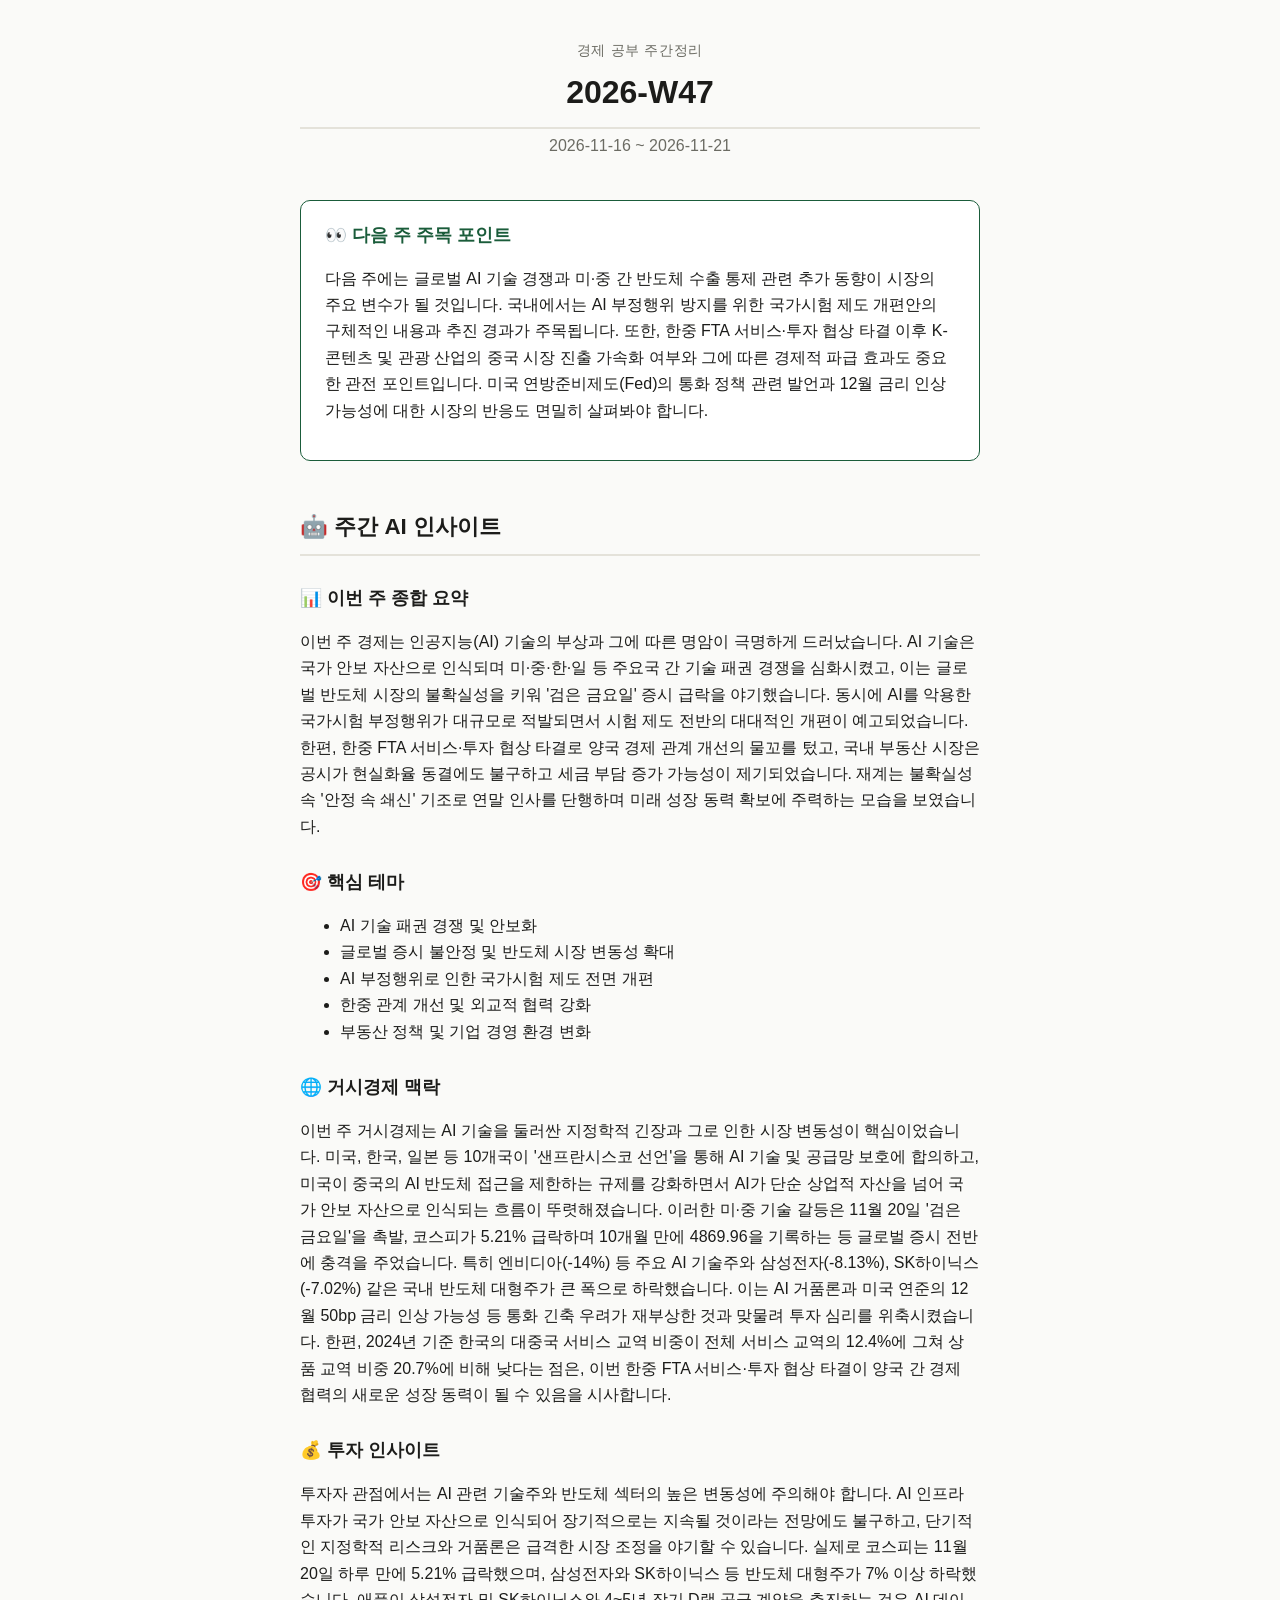
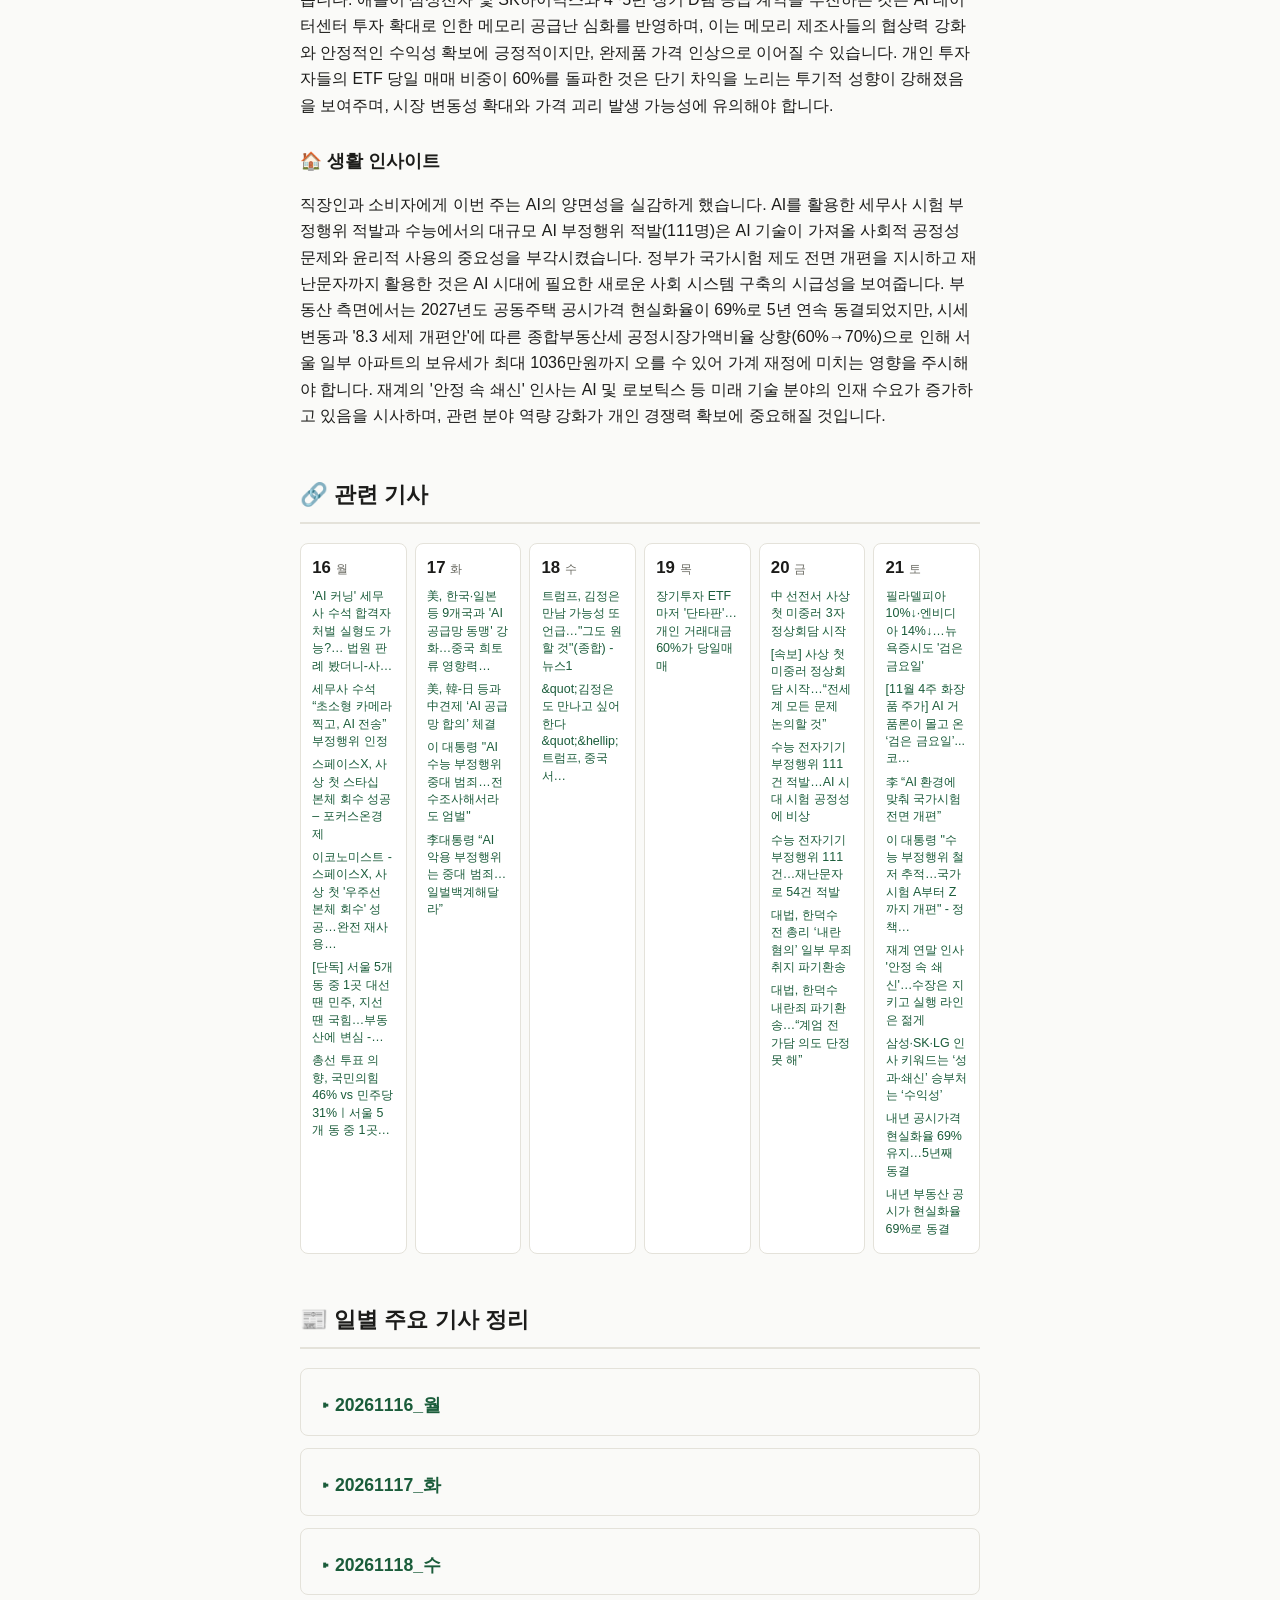
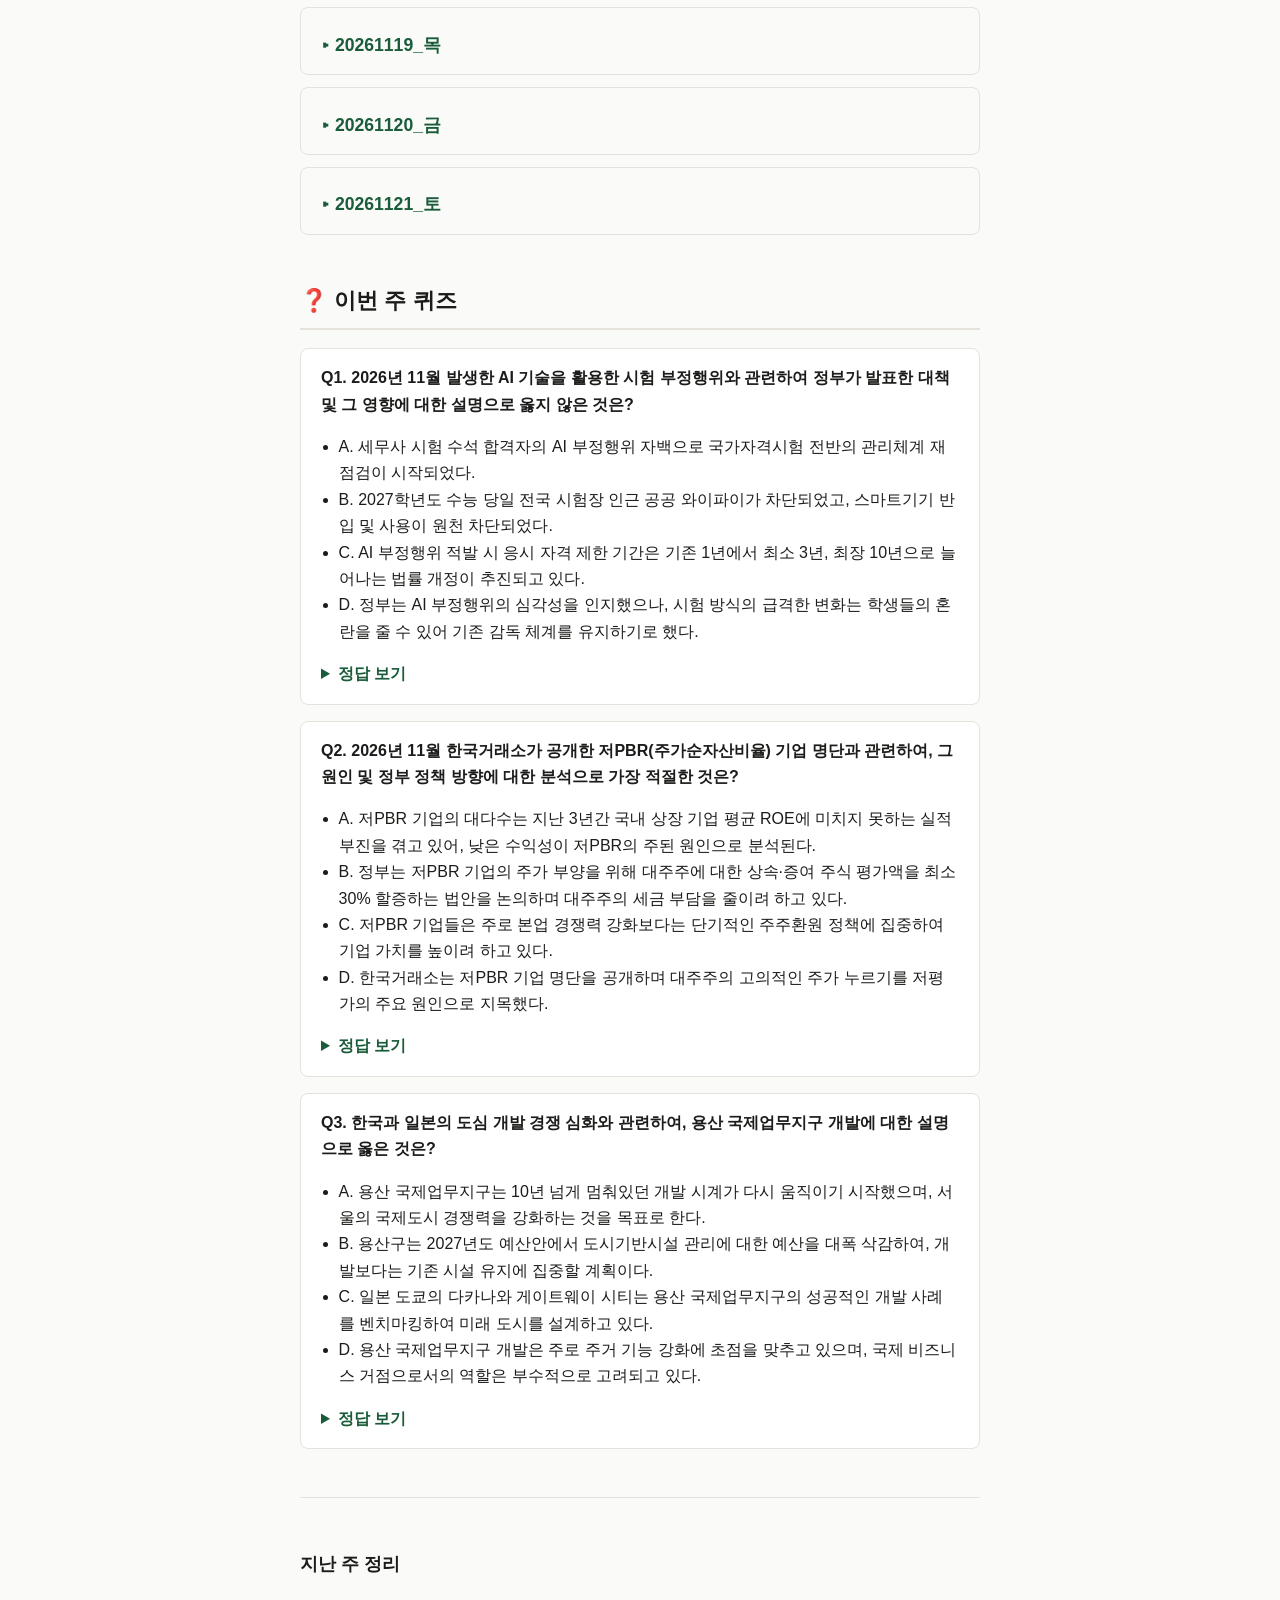
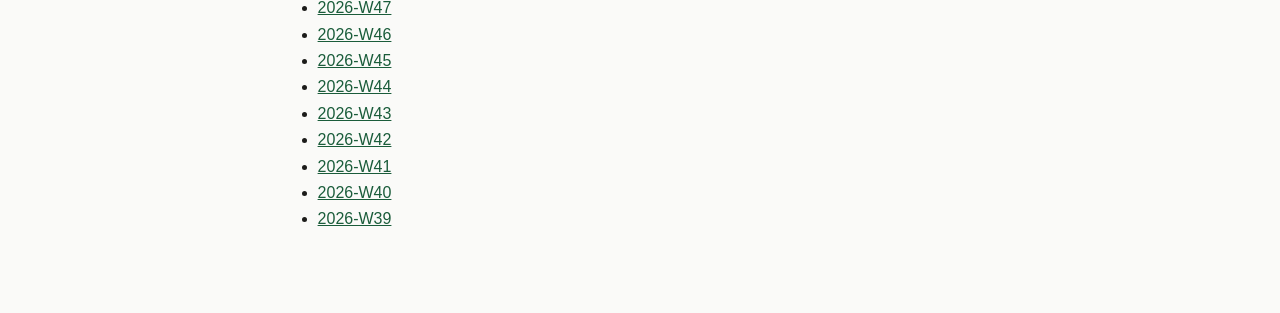
==== commit f2ec98d6: "docs: 주간 정리 웹사이트 갱신" ====
--- a/docs/index.html
+++ b/docs/index.html
@@ -3,33 +3,33 @@
 <head>
 <meta charset="utf-8">
 <meta name="viewport" content="width=device-width, initial-scale=1">
-<title>2026-W46 경제 공부 주간정리</title>
+<title>2026-W47 경제 공부 주간정리</title>
 <link rel="stylesheet" href="style.css">
 </head>
 <body>
   <header>
     <p class="site-name">경제 공부 주간정리</p>
-    <h1>2026-W46</h1>
-    <p class="period">2026-11-09 ~ 2026-11-14</p>
+    <h1>2026-W47</h1>
+    <p class="period">2026-11-16 ~ 2026-11-21</p>
   </header>
 
   <section class="next-watch">
     <h2>👀 다음 주 주목 포인트</h2>
-    <p>다음 주에는 미국의 추가적인 물가 지표 발표와 연방준비제도(Fed) 관계자들의 발언에 주목해야 합니다. 특히 12월 연방공개시장위원회(FOMC)를 앞두고 금리 인상 폭에 대한 시장의 예측이 더욱 중요해질 것입니다. 국내에서는 국고채 담합 과징금 부과에 대한 금융권의 행정소송 진행 상황과 그 결과가 금융 시장에 미칠 영향을 주시해야 합니다. 또한, 정부의 용산공원 내 주택 공급 계획과 서울시의 반대 의견이 어떻게 조율될지, 그리고 적대적 M&amp;A 규제 전수조사 결과에 따른 자본시장 개혁 방안 구체화 여부도 중요한 관전 포인트가 될 것입니다.</p>
+    <p>다음 주에는 글로벌 AI 기술 경쟁과 미·중 간 반도체 수출 통제 관련 추가 동향이 시장의 주요 변수가 될 것입니다. 국내에서는 AI 부정행위 방지를 위한 국가시험 제도 개편안의 구체적인 내용과 추진 경과가 주목됩니다. 또한, 한중 FTA 서비스·투자 협상 타결 이후 K-콘텐츠 및 관광 산업의 중국 시장 진출 가속화 여부와 그에 따른 경제적 파급 효과도 중요한 관전 포인트입니다. 미국 연방준비제도(Fed)의 통화 정책 관련 발언과 12월 금리 인상 가능성에 대한 시장의 반응도 면밀히 살펴봐야 합니다.</p>
   </section>
 
   <section class="insights">
     <h1>🤖 주간 AI 인사이트</h1>
     <h2>📊 이번 주 종합 요약</h2>
-    <p>이번 주 한국 경제는 대내외적으로 다양한 이슈가 복합적으로 작용하며 변동성이 큰 한 주였습니다. 국내에서는 국세청의 직원 건강검진비 과세 논란과 국고채 담합에 대한 역대 최대 규모 과징금 부과가 기업과 금융권에 큰 파장을 일으켰습니다. 특히 15개 금융사에 부과된 1조 6,266억 원의 과징금은 금융 시장의 투명성 제고와 함께 정부의 재정 부담에도 영향을 미 미칠 것으로 보입니다. 부동산 시장에서는 강남발 집값 하락세가 강동, 성동 등 한강벨트 지역으로 확산되며 지역별 양극화가 심화되는 양상을 보였으나, 전월세 안심신탁 제도가 도입되며 서민 주거 안정에 대한 기대감도 커졌습니다. 산업계에서는 LG화학이 반도체 소재 투자를 통해 사업 포트폴리오를 고도화하려는 움직임을 보였고, 삼성전자는 충청권 메가프로젝트에 23조 6천억 원의 추가 투자를 발표하며 미래 성장 동력 확보에 박차를 가했습니다. 한편, 엔비디아 젠슨 황 CEO의 해임 소식은 글로벌 반도체 시장에 충격을 주었으며, 미국의 AI 데이터센터 건설 제동과 중국 AI 시장 공략 지속은 글로벌 기술 패권 경쟁의 복잡한 양상을 드러냈습니다. 미국 물가 상승률이 예상치를 웃돌면서 연준의 빅스텝 지속 가능성이 제기되는 등 대외 경제 불확실성도 여전했습니다.</p>
+    <p>이번 주 경제는 인공지능(AI) 기술의 부상과 그에 따른 명암이 극명하게 드러났습니다. AI 기술은 국가 안보 자산으로 인식되며 미·중·한·일 등 주요국 간 기술 패권 경쟁을 심화시켰고, 이는 글로벌 반도체 시장의 불확실성을 키워 '검은 금요일' 증시 급락을 야기했습니다. 동시에 AI를 악용한 국가시험 부정행위가 대규모로 적발되면서 시험 제도 전반의 대대적인 개편이 예고되었습니다. 한편, 한중 FTA 서비스·투자 협상 타결로 양국 경제 관계 개선의 물꼬를 텄고, 국내 부동산 시장은 공시가 현실화율 동결에도 불구하고 세금 부담 증가 가능성이 제기되었습니다. 재계는 불확실성 속 '안정 속 쇄신' 기조로 연말 인사를 단행하며 미래 성장 동력 확보에 주력하는 모습을 보였습니다.</p>
     <h2>🎯 핵심 테마</h2>
-    <ul><li>정부 정책 및 규제 강화</li><li>글로벌 반도체 시장의 변화와 경쟁 심화</li><li>부동산 시장의 양극화와 주거 안정 노력</li><li>기업의 사업 재편 및 대규모 투자</li><li>미국 경제 지표와 글로벌 금융 시장 영향</li></ul>
+    <ul><li>AI 기술 패권 경쟁 및 안보화</li><li>글로벌 증시 불안정 및 반도체 시장 변동성 확대</li><li>AI 부정행위로 인한 국가시험 제도 전면 개편</li><li>한중 관계 개선 및 외교적 협력 강화</li><li>부동산 정책 및 기업 경영 환경 변화</li></ul>
     <h2>🌐 거시경제 맥락</h2>
-    <p>이번 주 거시경제의 주요 화두는 인플레이션 압력과 정부의 시장 개입이었습니다. 미국 10월 소비자물가지수(CPI)가 전월 대비 0.4% 상승하여 시장 예상치(0.3%)를 넘어섰고, 식품과 에너지를 제외한 근원 CPI도 예상치(0.2%)보다 높은 0.3%를 기록하며 인플레이션 우려가 고조되었습니다. 이는 미국 연방준비제도(Fed)의 기준금리 '빅스텝'(0.5%포인트 인상) 지속 가능성을 높여 글로벌 금융 시장의 불확실성을 가중시켰습니다. 국내에서는 공정거래위원회가 국고채 입찰 담합에 가담한 15개 금융사에 1조 6,266억 원의 과징금을 부과하며 역대 최대 규모의 제재를 단행했습니다. 이는 정부의 시장 공정성 강화 의지를 보여주는 동시에, 금융권의 건전성과 국고채 시장의 안정성에 대한 우려를 낳고 있습니다. 또한, 이재명 대통령이 적대적 M&amp;A 활성화를 위한 규제 전수조사를 지시하며 자본시장 개혁에 대한 강한 의지를 표명했습니다. 이러한 정책적 움직임은 장기적으로 국내 자본시장의 저평가 해소에 기여할 수 있지만, 단기적으로는 시장 참여자들에게 새로운 불확실성으로 작용할 수 있습니다.</p>
+    <p>이번 주 거시경제는 AI 기술을 둘러싼 지정학적 긴장과 그로 인한 시장 변동성이 핵심이었습니다. 미국, 한국, 일본 등 10개국이 '샌프란시스코 선언'을 통해 AI 기술 및 공급망 보호에 합의하고, 미국이 중국의 AI 반도체 접근을 제한하는 규제를 강화하면서 AI가 단순 상업적 자산을 넘어 국가 안보 자산으로 인식되는 흐름이 뚜렷해졌습니다. 이러한 미·중 기술 갈등은 11월 20일 '검은 금요일'을 촉발, 코스피가 5.21% 급락하며 10개월 만에 4869.96을 기록하는 등 글로벌 증시 전반에 충격을 주었습니다. 특히 엔비디아(-14%) 등 주요 AI 기술주와 삼성전자(-8.13%), SK하이닉스(-7.02%) 같은 국내 반도체 대형주가 큰 폭으로 하락했습니다. 이는 AI 거품론과 미국 연준의 12월 50bp 금리 인상 가능성 등 통화 긴축 우려가 재부상한 것과 맞물려 투자 심리를 위축시켰습니다. 한편, 2024년 기준 한국의 대중국 서비스 교역 비중이 전체 서비스 교역의 12.4%에 그쳐 상품 교역 비중 20.7%에 비해 낮다는 점은, 이번 한중 FTA 서비스·투자 협상 타결이 양국 간 경제 협력의 새로운 성장 동력이 될 수 있음을 시사합니다.</p>
     <h2>💰 투자 인사이트</h2>
-    <p>투자자 관점에서 이번 주는 반도체 섹터의 변동성과 금융 시장의 규제 리스크에 주목해야 할 시점이었습니다. 엔비디아 젠슨 황 CEO의 해임 소식으로 주가가 장중 13% 하락하는 등 글로벌 AI 반도체 시장에 큰 충격이 있었으나, 삼성전자와 SK하이닉스 등 국내 경쟁사들은 반사이익을 얻을 것이라는 전망이 나왔습니다. 이는 AI 반도체 시장의 경쟁 구도 변화 가능성을 시사하며, 국내 메모리 반도체 기업들의 장기적인 성장 동력을 재평가할 필요가 있습니다. 또한, TSMC가 엔비디아의 요청으로 3D D램 생산을 검토 중이라는 소식은 기존 메모리 3사(삼성전자, SK하이닉스, 마이크론)의 경쟁 심화를 예고합니다. 다만 TSMC는 파운드리 본업에 집중하겠다는 입장을 밝히며 메모리 시장 진출설에 선을 긋기도 했습니다. 금융권에서는 국고채 담합으로 15개 금융사에 1조 6,266억 원의 과징금이 부과되어 관련 기업들의 단기적인 실적 악화가 예상됩니다. 투자자들은 금융사의 소송 진행 상황과 재무 건전성을 면밀히 살펴야 합니다. 이재용 삼성전자 회장이 충청권 메가프로젝트에 23조 6천억 원을 추가 투자하겠다고 밝힌 점은 국내 첨단 산업 분야의 장기적인 성장 잠재력을 보여주는 긍정적인 신호입니다.</p>
+    <p>투자자 관점에서는 AI 관련 기술주와 반도체 섹터의 높은 변동성에 주의해야 합니다. AI 인프라 투자가 국가 안보 자산으로 인식되어 장기적으로는 지속될 것이라는 전망에도 불구하고, 단기적인 지정학적 리스크와 거품론은 급격한 시장 조정을 야기할 수 있습니다. 실제로 코스피는 11월 20일 하루 만에 5.21% 급락했으며, 삼성전자와 SK하이닉스 등 반도체 대형주가 7% 이상 하락했습니다. 애플이 삼성전자 및 SK하이닉스와 4~5년 장기 D램 공급 계약을 추진하는 것은 AI 데이터센터 투자 확대로 인한 메모리 공급난 심화를 반영하며, 이는 메모리 제조사들의 협상력 강화와 안정적인 수익성 확보에 긍정적이지만, 완제품 가격 인상으로 이어질 수 있습니다. 개인 투자자들의 ETF 당일 매매 비중이 60%를 돌파한 것은 단기 차익을 노리는 투기적 성향이 강해졌음을 보여주며, 시장 변동성 확대와 가격 괴리 발생 가능성에 유의해야 합니다.</p>
     <h2>🏠 생활 인사이트</h2>
-    <p>직장인과 소비자 관점에서 이번 주는 생활 경제에 직접적인 영향을 미칠 수 있는 여러 소식이 있었습니다. 국세청이 기업의 직원 건강검진비를 소득으로 간주하여 과세하기로 하면서, 1인당 60만원 상당의 건강검진비를 지원받던 직장인들의 세금 부담이 늘어날 수 있다는 우려가 제기되었습니다. 이는 기업의 복지 정책에도 영향을 미쳐 향후 직원 복리후생 혜택이 축소될 가능성도 있습니다. 부동산 시장에서는 서울 강남에서 시작된 아파트 가격 하락세가 강동구와 성동구 등 한강벨트 지역으로 확산되며 주택 구매를 고려하는 소비자들에게는 관망 심리가 더욱 커질 수 있습니다. 다만, 강북구(0.32%), 성북구(0.39%), 서대문구(0.29%) 등 일부 강북 지역은 상승세를 유지하거나 상승폭이 커지는 등 지역별 양극화가 심화되고 있어 신중한 접근이 필요합니다. 한편, 주택도시보증공사(HUG)가 '전월세 안심신탁' 사업의 첫 임대인 모집을 시작하며 보증금 없는 월세 제도를 도입한 것은 전세사기 우려와 월세 부담 증가에 대응하는 긍정적인 변화로, 이르면 2027년 1월부터 입주가 시작될 예정입니다.</p>
+    <p>직장인과 소비자에게 이번 주는 AI의 양면성을 실감하게 했습니다. AI를 활용한 세무사 시험 부정행위 적발과 수능에서의 대규모 AI 부정행위 적발(111명)은 AI 기술이 가져올 사회적 공정성 문제와 윤리적 사용의 중요성을 부각시켰습니다. 정부가 국가시험 제도 전면 개편을 지시하고 재난문자까지 활용한 것은 AI 시대에 필요한 새로운 사회 시스템 구축의 시급성을 보여줍니다. 부동산 측면에서는 2027년도 공동주택 공시가격 현실화율이 69%로 5년 연속 동결되었지만, 시세 변동과 '8.3 세제 개편안'에 따른 종합부동산세 공정시장가액비율 상향(60%→70%)으로 인해 서울 일부 아파트의 보유세가 최대 1036만원까지 오를 수 있어 가계 재정에 미치는 영향을 주시해야 합니다. 재계의 '안정 속 쇄신' 인사는 AI 및 로보틱스 등 미래 기술 분야의 인재 수요가 증가하고 있음을 시사하며, 관련 분야 역량 강화가 개인 경쟁력 확보에 중요해질 것입니다.</p>
   </section>
 
   
@@ -37,24 +37,28 @@
         <h1>🔗 관련 기사</h1>
         <div class="link-calendar">
           <div class="link-day">
-            <div class="link-day-head">9<span>월</span></div>
-            <ul class="link-list"><li><a href="https://www.youtube.com/watch?v=C8Bw2ha7KDY" target="_blank" rel="noopener noreferrer">'회사 건강검진비도 월급인가?'…국세청과 삼성계열사 간 조세분쟁 [뉴스퍼레이…</a></li><li><a href="https://faq.donga.com/NEWS/Economy/article/all/20261109/134988236/2" target="_blank" rel="noopener noreferrer">정부 “용산공원 주택공급, 장교숙소 등 우선 검토”</a></li><li><a href="https://www.youtube.com/watch?v=TDOOxGcK6I8" target="_blank" rel="noopener noreferrer">정부, 서울 한복판 용산공원 인근 '옛 방사청·군인아파트·장교숙소' 3곳 주…</a></li><li><a href="https://www.leadeconomy.co.kr/news/articleView.html?idxno=11030" target="_blank" rel="noopener noreferrer">TSMC, 3D D램 진출 검토…엔비디아 요청에 메모리 사업 확장</a></li><li><a href="https://www.youtube.com/shorts/CeOLe5f8FBo" target="_blank" rel="noopener noreferrer">3D D램 진출설 부인...TSMC, "파운드리 집중" (20261109)…</a></li><li><a href="https://www.news1.kr/world/usa-canada/6346275" target="_blank" rel="noopener noreferrer">트럼프, 중간선거 패배 후 비서실장 교체…'反이민' 스티븐 밀러 임명(종합)…</a></li><li><a href="https://www.youtube.com/watch?v=Pt_6SDc7_9E" target="_blank" rel="noopener noreferrer">민심 무시한 마이웨이 행보…참패에도 강경해진 트럼프 '폭주' [이슈픽] /…</a></li></ul>
-          </div>
-          <div class="link-day">
-            <div class="link-day-head">11<span>수</span></div>
-            <ul class="link-list"><li><a href="https://marketin.edaily.co.kr/News/ReadE?newsId=05621926645644736" target="_blank" rel="noopener noreferrer">홍지선 국토장관 “재개발 ‘알박기’·강제집행 방해 실태 파악할 것”</a></li><li><a href="https://go.seoul.co.kr/news/newsView.php?id=20261111500302" target="_blank" rel="noopener noreferrer">LG화학 여수공장 반도체 소재 생산시설 증설 검토</a></li><li><a href="https://www.geconomy.co.kr/mobile/article.html?no=325578" target="_blank" rel="noopener noreferrer">LG화학, 여수 석유화학 부지에 반도체 소재 증설 검토…산업 전환 움직임</a></li><li><a href="https://www.etnews.com/20261105000027" target="_blank" rel="noopener noreferrer">美 중간선거 민주당 압승…AI 데이터센터 건설 제동 우려 - 전자신문</a></li><li><a href="https://www.mt.co.kr/world/2026/11/06/2026110610352923921" target="_blank" rel="noopener noreferrer">美 데이터센터 건설 급제동…"내년 AI 설비투자 133조 줄어들 수도" -…</a></li></ul>
-          </div>
-          <div class="link-day">
-            <div class="link-day-head">12<span>목</span></div>
-            <ul class="link-list"><li><a href="https://www.kconsumers.com/news/articleView.html?idxno=11763" target="_blank" rel="noopener noreferrer">공정위, 국고채 담합에 1.6조 과징금 부과…금융권 '납득 어려워' 반발</a></li><li><a href="https://www.chosun.com/economy/economy_general/2026/11/12/KFOBKGNNXFEQBGM53LASBFNOZE/" target="_blank" rel="noopener noreferrer">‘국고채 입찰 담합’ 15개 금융사 1.6조원 과징금</a></li><li><a href="https://re.mk.co.kr/news/news_detail.php?no=12205666" target="_blank" rel="noopener noreferrer">공급 급한 與 "서울시 주택사업 승인권 회수할 수도" - 매경부동산+</a></li><li><a href="https://www.newspim.com/news/view/20261111001135" target="_blank" rel="noopener noreferrer">도심복합사업 속도 내라는 與…서울시 승인권 회수 압박</a></li><li><a href="https://www.hankyung.com/article/202611121609i" target="_blank" rel="noopener noreferrer">美 물가 다시 들썩…연준 12월 빅스텝’ 하나</a></li></ul>
-          </div>
-          <div class="link-day">
-            <div class="link-day-head">13<span>금</span></div>
-            <ul class="link-list"><li><a href="https://www.vlsi.kr/ko/nvidia-jensen-huang-resigns-ceo-transition-ko/" target="_blank" rel="noopener noreferrer">젠슨 황 엔비디아 CEO 사임 7가지 사실</a></li><li><a href="https://www.seoul.co.kr/news/international/2026/11/12/20261112500376" target="_blank" rel="noopener noreferrer">젠슨 황 엔비디아 CEO 사임…콜레트 크레스 임시 CEO로</a></li><li><a href="https://www.ddaily.co.kr/page/view/2026111216405359104" target="_blank" rel="noopener noreferrer">금융지주 회장, 3연임 땐 ‘주총 75%’ 룰 도입…임추위 독립성 강화 -…</a></li><li><a href="https://www.fnnews.com/news/202611022219501032" target="_blank" rel="noopener noreferrer">금융지주 회장 연임 요건 강화…3연임 시 발행주식 50%·출석주주 75% 찬…</a></li><li><a href="https://www.hani.co.kr/arti/politics/bluehouse/1287095.html" target="_blank" rel="noopener noreferrer">‘메가’ 충청서 첫삽…이 대통령 “23.6조원 추가 투자”</a></li><li><a href="https://www.donga.com/news/Politics/article/all/20261113/135017908/2" target="_blank" rel="noopener noreferrer">충청서 ‘메가프로젝트’ 첫삽… 李 “호남-영남 투자도 차질없게”</a></li><li><a href="https://www.newsis.com/view/NISX20261113_0003867431" target="_blank" rel="noopener noreferrer">한강벨트로 하락세 확산…연말 집값 안정론 힘 실리나 :: 공감언론 뉴시스 :…</a></li><li><a href="https://m.megaeconomy.co.kr/news/amp.html?ncode=1065570048713034" target="_blank" rel="noopener noreferrer">강남3구 넘어 한강벨트까지 집값 하락 확산…전셋값은 상승세</a></li></ul>
-          </div>
-          <div class="link-day">
-            <div class="link-day-head">14<span>토</span></div>
-            <ul class="link-list"><li><a href="https://www.youtube.com/watch?v=ncSjUbYRQhI" target="_blank" rel="noopener noreferrer">[자막] 이재명 대통령 "적대적 M&amp;A를 왜 막나?" 정부에 규제 장치 전수…</a></li><li><a href="https://www.chosun.com/politics/politics_general/2026/11/14/DGZGXQHCCBDXTPM75PKXOL2QJE/" target="_blank" rel="noopener noreferrer">李 “적대적 M&amp;A 막는 장치들 전수조사하라”</a></li></ul>
+            <div class="link-day-head">16<span>월</span></div>
+            <ul class="link-list"><li><a href="https://www.hankookilbo.com/news/article/A2026111613090003261" target="_blank" rel="noopener noreferrer">'AI 커닝' 세무사 수석 합격자 처벌 실형도 가능?… 법원 판례 봤더니-사…</a></li><li><a href="https://www.hani.co.kr/arti/society/society_general/1287363.html" target="_blank" rel="noopener noreferrer">세무사 수석 “초소형 카메라 찍고, AI 전송” 부정행위 인정</a></li><li><a href="https://www.foeconomy.co.kr/id/Wlw1jEDJjK3r7NG5H0RB" target="_blank" rel="noopener noreferrer">스페이스X, 사상 첫 스타십 본체 회수 성공 – 포커스온경제</a></li><li><a href="https://economist.co.kr/article/view/ecn202611150001" target="_blank" rel="noopener noreferrer">이코노미스트 - 스페이스X, 사상 첫 '우주선 본체 회수' 성공…완전 재사용…</a></li><li><a href="https://re.mk.co.kr/news/news_detail.php?no=12209352" target="_blank" rel="noopener noreferrer">[단독] 서울 5개동 중 1곳 대선땐 민주, 지선땐 국힘…부동산에 변심 -…</a></li><li><a href="https://www.youtube.com/watch?v=yRHRP6dhYAc" target="_blank" rel="noopener noreferrer">총선 투표 의향, 국민의힘 46% vs 민주당 31%ㅣ서울 5개 동 중 1곳…</a></li></ul>
+          </div>
+          <div class="link-day">
+            <div class="link-day-head">17<span>화</span></div>
+            <ul class="link-list"><li><a href="https://www.joongangenews.com/news/articleView.html?idxno=563973" target="_blank" rel="noopener noreferrer">美, 한국·일본 등 9개국과 'AI 공급망 동맹' 강화…중국 희토류 영향력…</a></li><li><a href="https://www.donga.com/news/Inter/article/all/20261117/135035603/2" target="_blank" rel="noopener noreferrer">美, 韓-日 등과 中견제 ‘AI 공급망 합의’ 체결</a></li><li><a href="http://www.bubb.co.kr/news/articleView.html?idxno=6182" target="_blank" rel="noopener noreferrer">이 대통령 "AI 수능 부정행위 중대 범죄…전수조사해서라도 엄벌"</a></li><li><a href="https://www.mediatoday.co.kr/news/articleView.html?idxno=338597" target="_blank" rel="noopener noreferrer">李대통령 “AI 악용 부정행위는 중대 범죄…일벌백계해달라”</a></li></ul>
+          </div>
+          <div class="link-day">
+            <div class="link-day-head">18<span>수</span></div>
+            <ul class="link-list"><li><a href="https://www.news1.kr/world/usa-canada/6357290" target="_blank" rel="noopener noreferrer">트럼프, 김정은 만남 가능성 또 언급…"그도 원할 것"(종합) - 뉴스1</a></li><li><a href="https://news.ikbc.co.kr/article/view/kbc202611170102" target="_blank" rel="noopener noreferrer">&amp;quot;김정은도 만나고 싶어 한다&amp;quot;&amp;hellip;트럼프, 중국서…</a></li></ul>
+          </div>
+          <div class="link-day">
+            <div class="link-day-head">19<span>목</span></div>
+            <ul class="link-list"><li><a href="https://www.thepublic.kr/news/articleView.html?idxno=327534" target="_blank" rel="noopener noreferrer">장기투자 ETF마저 '단타판'…개인 거래대금 60%가 당일매매</a></li></ul>
+          </div>
+          <div class="link-day">
+            <div class="link-day-head">20<span>금</span></div>
+            <ul class="link-list"><li><a href="https://www.yonhapnewstv.co.kr/news/AKR20261119172955A1q" target="_blank" rel="noopener noreferrer">中 선전서 사상 첫 미중러 3자 정상회담 시작</a></li><li><a href="https://www.joongang.co.kr/article/25480212" target="_blank" rel="noopener noreferrer">[속보] 사상 첫 미중러 정상회담 시작…“전세계 모든 문제 논의할 것”</a></li><li><a href="https://www.hgrnewsplus.com/news/articleView.html?idxno=1519" target="_blank" rel="noopener noreferrer">수능 전자기기 부정행위 111건 적발…AI 시대 시험 공정성에 비상</a></li><li><a href="https://www.hani.co.kr/arti/society/schooling/1288307.html" target="_blank" rel="noopener noreferrer">수능 전자기기 부정행위 111건…재난문자로 54건 적발</a></li><li><a href="https://www.lawtimes.co.kr/news/articleView.html?idxno=229754" target="_blank" rel="noopener noreferrer">대법, 한덕수 전 총리 ‘내란 혐의’ 일부 무죄 취지 파기환송</a></li><li><a href="https://www.donga.com/news/Society/article/all/20261119/135052621/1" target="_blank" rel="noopener noreferrer">대법, 한덕수 내란죄 파기환송…“계엄 전 가담 의도 단정 못 해”</a></li></ul>
+          </div>
+          <div class="link-day">
+            <div class="link-day-head">21<span>토</span></div>
+            <ul class="link-list"><li><a href="https://news.sbs.co.kr/news/endPage.do?news_id=N1008856835" target="_blank" rel="noopener noreferrer">필라델피아 10%↓·엔비디아 14%↓…뉴욕증시도 '검은 금요일'</a></li><li><a href="https://cosinkorea.com/mobile/article.html?no=58772" target="_blank" rel="noopener noreferrer">[11월 4주 화장품 주가] AI 거품론이 몰고 온 ‘검은 금요일’... 코…</a></li><li><a href="https://www.chosun.com/national/education/2026/11/21/BCZIEPS7LJBPBPOLXDN27CGCH4/" target="_blank" rel="noopener noreferrer">李 “AI 환경에 맞춰 국가시험 전면 개편”</a></li><li><a href="https://www.korea.kr/news/policyNewsView.do?newsId=148976210" target="_blank" rel="noopener noreferrer">이 대통령 "수능 부정행위 철저 추적…국가시험 A부터 Z까지 개편" - 정책…</a></li><li><a href="https://news.mtn.co.kr/article/2026112120024241348" target="_blank" rel="noopener noreferrer">재계 연말 인사 '안정 속 쇄신'…수장은 지키고 실행 라인은 젊게</a></li><li><a href="https://it.chosun.com/news/articleView.html?idxno=3000000001511" target="_blank" rel="noopener noreferrer">삼성·SK·LG 인사 키워드는 ‘성과·쇄신’ 승부처는 ‘수익성’</a></li><li><a href="https://www.hani.co.kr/arti/economy/property/1288367.html" target="_blank" rel="noopener noreferrer">내년 공시가격 현실화율 69% 유지…5년째 동결</a></li><li><a href="https://www.donga.com/news/Economy/article/all/20261120/135063731/2" target="_blank" rel="noopener noreferrer">내년 부동산 공시가 현실화율 69%로 동결</a></li></ul>
           </div></div>
       </section>
 
@@ -62,137 +66,166 @@
     <h1>📰 일별 주요 기사 정리</h1>
     
       <details class="day">
-        <summary>20261109_월</summary>
-        
-        <article class="story">
-          <h3>▶ 국세청, 직원 검진비 과세 논란 <span class="story-type"></span></h3>
-          <p><strong>무슨 일</strong> 국세청이 기업의 직원 건강검진비를 소득으로 간주하여 과세하기로 하면서 기업들의 혼란이 커지고 있습니다. 이에 삼성 등 일부 기업들은 조세심판원에 심판 청구를 준비 중입니다.</p>
-          <p><strong>배경/논의 내용</strong> 국세청은 1인당 60만원 상당의 직원 건강검진비가 근로소득에 해당한다고 판단, 세금 징수를 결정했습니다. 이는 기업의 복리후생 비용에 대한 새로운 해석으로, 2026년 11월 9일 기사에서 이 소식이 보도되었습니다.</p>
-          <p><strong>효과/시사점</strong> 기업들은 직원 복리후생 비용 증가와 세금 부담 가중을 우려하며, 조세심판원 심판 청구를 통해 과세 적정성을 다툴 것으로 예상됩니다. 이는 향후 기업의 복지 정책에도 영향을 미 미칠 수 있습니다.</p>
-        </article>
-        <article class="story">
-          <h3>▶ 용산공원 장교숙소 용지 우선 개발 <span class="story-type"></span></h3>
-          <p><strong>무슨 일</strong> 정부가 용산공원 내 주택 공급을 위해 옛 방위사업청, 군인아파트, 장교숙소 5단지 등 총 19만6000㎡ 규모의 3개 부지를 우선 개발 대상으로 선정했습니다. 이들 부지는 2020년 용산공원 조성 범위 확대 시 새로 편입된 국유지입니다.</p>
-          <p><strong>배경/논의 내용</strong> 정부는 이들 부지가 과거 주거·업무시설로 사용되었고 공원 외곽에 위치해 녹지 기능과 관련성이 낮다고 판단했습니다. 특히 미군 반환 용지가 아니어서 미국 측과의 반환 협의가 필요 없어 단기간 내 사업 추진이 용이하다는 배경이 있습니다.</p>
-          <p><strong>효과/시사점</strong> 총 7000채 이상의 주택 공급이 가능할 것으로 추산되지만, 주택 용지로 사용하려면 용산공원특별법 개정이 필요합니다. 서울시와 용산구는 공원의 역사성과 녹지 기능 보전을 이유로 주택 공급에 반대하고 있어 정부와의 갈등이 예상됩니다.</p>
-        </article>
-        <article class="story">
-          <h3>▶ TSMC, 3D D램 시장 진출 검토 <span class="story-type"></span></h3>
-          <p><strong>무슨 일</strong> 세계 최대 파운드리 업체 TSMC가 엔비디아의 요청으로 차세대 3차원(3D) D램 생산을 검토 중인 것으로 알려졌습니다. 이는 삼성전자와 SK하이닉스 등 기존 메모리 강자들에게 새로운 경쟁 구도를 형성할 수 있습니다.</p>
-          <p><strong>배경/논의 내용</strong> AI 데이터센터 투자 확대로 메모리 반도체 공급 부족이 심화되자, 엔비디아가 안정적인 공급처 확보를 위해 TSMC에 3D D램 생산을 요청했습니다. TSMC는 약 30년 전 D램 양산 경험과 3D D램 관련 특허를 보유하고 있습니다.</p>
-          <p><strong>효과/시사점</strong> TSMC가 실제 3D D램 시장에 진출할 경우, 삼성전자와 SK하이닉스 등 기존 메모리 3사와의 경쟁이 심화될 것입니다. 다만, 대규모 설비 투자와 수율·원가 경쟁력 확보가 필요한 만큼 단기간에 기존 시장 지위를 흔들기는 어려울 것이라는 전망도 있습니다.</p>
-        </article>
-        <article class="story">
-          <h3>▶ 트럼프, 중간선거 참패 후 강경파 밀러 비서실장 임명 <span class="story-type"></span></h3>
-          <p><strong>무슨 일</strong> 도널드 트럼프 미국 대통령이 11월 3일 중간선거 참패에도 불구하고 강경파 스티븐 밀러를 백악관 비서실장에 임명했습니다. 밀러는 11월 9일부터 공식 업무를 시작했습니다.</p>
-          <p><strong>배경/논의 내용</strong> 중간선거에서 공화당이 패배했음에도 불구하고, 트럼프 대통령은 자신의 정치적 의제를 더욱 강하게 밀어붙이겠다는 의지를 표명하며 충성심이 높은 강경파 밀러를 발탁했습니다. 밀러는 트럼프 행정부의 강경 이민 정책을 설계한 핵심 인물입니다.</p>
-          <p><strong>효과/시사점</strong> 밀러의 비서실장 임명은 트럼프 행정부의 정책 기조가 더욱 강경해질 것임을 시사하며, 민주당이 장악한 의회와의 충돌이 예상됩니다. 특히 강경 이민 정책 등 국내 정책과 대외 관계에 있어 불확실성이 증대될 수 있습니다.</p>
-        </article>
-        
-      </details>
-      <details class="day">
-        <summary>20261111_수</summary>
-        
-        <article class="story">
-          <h3>▶ 산단 기업대출 연체 급증 <span class="story-type"></span></h3>
-          <p><strong>무슨 일</strong> 고금리와 원자재 가격 상승으로 인해 국내 5대 산업단지의 기업대출 연체액이 1년 만에 두 배 가까이 급증하며 기업들의 재정난이 심화되고 있습니다.</p>
-          <p><strong>배경/논의 내용</strong> 지속적인 고금리 기조와 원자재 가격 상승이 기업들의 자금 조달 비용을 높이고 수익성을 악화시킨 것이 주된 배경입니다. 특히, 주거래처의 저가 물량 공세 등 경쟁 심화도 기업들의 재정 압박을 가중시켰습니다.</p>
-          <p><strong>효과/시사점</strong> 5대 산업단지 기업대출 연체액이 작년 528억 원에서 올해 1082억 원으로 급증하여 산업 현장의 부실이 심화되고 있습니다. 이는 금융권 전반의 건전성 악화로 이어질 수 있다는 우려를 낳고 있으며, 연쇄적인 기업 부도 위험을 증가시킬 수 있습니다.</p>
-        </article>
-        <article class="story">
-          <h3>▶ '알박기' 등 불법 저항 실태 <span class="story-type"></span></h3>
-          <p><strong>무슨 일</strong> 건설 현장 등에서 '알박기'와 같은 불법적인 수단을 동원하여 공무 집행을 방해하고 무력으로 저항하는 실태가 조사되어 사회적 문제로 부각되고 있습니다.</p>
-          <p><strong>배경/논의 내용</strong> 개발 이익을 노린 일부 세력이 물리적 방법과 인원 동원을 통해 사업 진행을 방해하고 부당한 보상을 요구하는 행태가 만연해 있기 때문입니다. 이는 법질서를 무시하고 사익을 추구하는 불법적인 행위로 지적됩니다.</p>
-          <p><strong>효과/시사점</strong> 이러한 불법 행위는 건설 및 개발 사업의 지연을 초래하고 사회적 비용을 증가시키며, 법질서 확립에 부정적인 영향을 미칩니다. 관련 법규 위반 시 공무집행방해죄 등으로 형사처벌 등 강력한 사법 조치가 예상됩니다.</p>
-        </article>
-        <article class="story">
-          <h3>▶ LG화학, 반도체 소재 투자 <span class="story-type"></span></h3>
-          <p><strong>무슨 일</strong> LG화학이 범용 석유화학 사업의 수익성 악화에 대응하여, 기존 용지에 반도체 소재 공장을 건설하는 등 고부가가치 사업으로의 전환을 추진하고 있습니다.</p>
-          <p><strong>배경/논의 내용</strong> 석유화학 업계가 중국산 저가 물량 공세로 인해 전반적인 수익성 악화를 겪고 있기 때문입니다. 이에 LG화학은 상대적으로 부가가치가 높은 반도체 소재인 IPA(Isopropyl Alcohol) 생산 시설을 증설하여 사업 포트폴리오를 고도화하려는 전략을 세웠습니다.</p>
-          <p><strong>효과/시사점</strong> LG화학은 LG에너지솔루션 지분 매각을 통해 2조 원의 투자 자금을 확보했으며, 이를 바탕으로 여수 공장에 반도체 세정제 공급을 위한 IPA 생산 시설을 구축할 예정입니다. 이는 회사의 장기적인 성장 동력을 확보하고 사업 구조를 재편하는 데 기여할 것으로 보입니다.</p>
-        </article>
-        <article class="story">
-          <h3>▶ 美 AI 데이터센터 건설 제동 <span class="story-type"></span></h3>
-          <p><strong>무슨 일</strong> 미국 중간선거에서 민주당이 압승하면서, AI 데이터센터(AIDC) 건설에 대한 반대 의견이 힘을 얻어 관련 프로젝트 추진에 제동이 걸렸습니다.</p>
-          <p><strong>배경/논의 내용</strong> 중간선거에서 AIDC 건설에 반대하는 민주당이 압승을 거두면서, 환경 규제 강화나 지역 주민 반대 등 정치적 요인으로 인해 대규모 AI 데이터센터 건설 프로젝트 추진에 난항이 예상되기 때문입니다.</p>
-          <p><strong>효과/시사점</strong> 미국의 데이터센터 건설이 30%가량 차질을 빚게 되면서, 향후 몇 년간 미국의 AI 인프라 구축 속도에 부정적인 영향을 미칠 것으로 전망됩니다. 이는 AI 기술 경쟁에서 중국의 추격이 더욱 거세질 수 있는 요인으로 작용할 수 있습니다.</p>
-        </article>
-        
-      </details>
-      <details class="day">
-        <summary>20261112_목</summary>
-        
-        <article class="story">
-          <h3>▶ 국고채 담합 1.6조 과징금 <span class="story-type"></span></h3>
-          <p><strong>무슨 일</strong> 공정거래위원회가 2026년 11월 11일, 국고채 입찰 담합에 가담한 국내 주요 증권사 10곳과 은행 5곳 등 총 15개 금융사에 1조 6,266억 원의 과징금을 부과했습니다. 이는 단일 사건으로는 역대 최대 규모의 과징금입니다.</p>
-          <p><strong>배경/논의 내용</strong> 이들 금융사는 2020년 1월부터 2023년 6월까지 약 3년 6개월간 150건의 국고채 입찰에서 투찰 금리와 물량을 사전에 합의하고 정보를 교환한 것으로 조사되었습니다. 공정위는 이러한 담합으로 국고채 낙찰 금리가 인위적으로 상승하여 정부의 국채 조달 비용 부담이 가중되었다고 판단했습니다.</p>
-          <p><strong>효과/시사점</strong> 금융권은 공정위의 과징금 부과에 대해 통상적인 정보 교환을 담합으로 몰아간다며 강하게 반발하고 있으며, 대부분 행정소송을 준비하고 있습니다. 또한, 이번 제재로 국고채 입찰 시장이 위축되어 국고채 낙찰 금리가 올라가 정부의 재정 부담이 더 커질 수 있다는 우려가 제기되고 있습니다.</p>
-        </article>
-        <article class="story">
-          <h3>▶ 여당, 서울시 주택 승인권 회수 검토 <span class="story-type"></span></h3>
-          <p><strong>무슨 일</strong> 여당이 서울시에 위임된 도심 공공주택 복합사업의 사업계획 승인권 회수를 검토하겠다고 밝혔습니다. 이는 서울시가 사전기획 절차를 운영하는 과정에서 약 1만 가구 이상의 주택 공급 일정이 지연되고 있다는 판단에 따른 것입니다.</p>
-          <p><strong>배경/논의 내용</strong> 국토교통부와 여당은 서울시가 법정 절차가 아닌 사전기획협의체를 운영하며 주택 공급 일정을 지연시키고 있다고 지적했습니다. 특히 약수역, 장위, 불광 등 6개 사업지에서 사전기획협의가 지연되어 총 1만1768가구의 공급에 차질이 발생하고 있습니다.</p>
-          <p><strong>효과/시사점</strong> 정부와 서울시 간 주택 공급 확대를 둘러싼 인허가 권한 다툼이 심화될 조짐을 보이며 갈등이 증폭되고 있습니다. 만약 연말까지 문제가 해결되지 않을 경우, 시행령 개정을 통해 국토부 장관이 승인권을 가져오는 방안까지 검토될 수 있어 정책 혼선이 우려됩니다.</p>
-        </article>
-        <article class="story">
-          <h3>▶ 美 물가 압박, 빅스텝 지속 가능성 <span class="story-type"></span></h3>
-          <p><strong>무슨 일</strong> 미국의 10월 소비자 물가 상승률이 시장 예상치를 웃돌면서, 미국 연방준비제도(Fed)가 높은 인플레이션 압박에 대응하기 위해 기준금리 '빅스텝'(0.5%포인트 인상)을 지속하거나 강행할 가능성이 커졌습니다.</p>
-          <p><strong>배경/논의 내용</strong> 미국 노동부 노동통계국(BLS)이 발표한 10월 소비자물가지수(CPI)는 전월 대비 0.4% 상승하여 시장 예상치(0.3%)를 넘어섰고, 식품과 에너지를 제외한 근원 CPI도 예상치(0.2%)보다 높은 0.3%를 기록하며 물가 압력이 여전히 강하게 지속되고 있음을 보여주었습니다.</p>
-          <p><strong>효과/시사점</strong> 예상치를 웃도는 물가 상승률로 인해 인플레이션 우려가 고조되고 있으며, 이는 글로벌 금융 시장에 불확실성을 가중시켜 시장이 휘청이는 결과를 초래할 수 있습니다. 시카고상품거래소(CME)에 따르면 12월 금리 인상 확률은 100%로 높아졌고, 빅스텝 확률도 0%에서 약 14%로 상승했습니다.</p>
-        </article>
-        <div class="terms"><h4>📖 용어 정리</h4><ul><li><strong>빅스텝</strong> — 중앙은행이 기준금리를 한 번에 0.50%포인트(50bp) 인상하는 것을 의미합니다. 통상적인 금리 조정 폭인 0.25%포인트(베이비 스텝)보다 큰 폭의 인상으로, 주로 높은 인플레이션을 억제하기 위해 단행됩니다.</li></ul></div>
-      </details>
-      <details class="day">
-        <summary>20261113_금</summary>
-        
-        <article class="story">
-          <h3>▶ 엔비디아 젠슨 황 CEO 해임 착수 <span class="story-type"></span></h3>
-          <p><strong>무슨 일</strong> 2026년 11월 12일(현지시각) 엔비디아 이사회가 젠슨 황 CEO의 해임 절차를 시작하고 콜레트 크레스를 임시 CEO로 선임했다. 이는 중국 스파이 의혹을 받는 여성과의 불륜 파문 및 사내 부사장과의 추가 불륜 의혹이 불거진 데 따른 것이다.</p>
-          <p><strong>배경/논의 내용</strong> 젠슨 황 CEO에게 주요 의사결정 권한이 집중된 경영 구조가 엔비디아의 최근 AI 칩 시장 부진과 전략적 실책의 원인으로 지적되었으며, 개인적인 스캔들이 겹치면서 이사회의 사임 압박이 거세졌다.</p>
-          <p><strong>효과/시사점</strong> 엔비디아의 리더십 공백으로 주가가 장중 13% 하락하는 등 시장에 충격을 주었으며, 삼성전자와 SK하이닉스 등 경쟁사들이 반사이익을 얻을 것이라는 전망이 2026년 11월 13일 제기되었다. 또한, 한국 정부는 GPU 26만장 공급 계획을 재확인했다.</p>
-        </article>
-        <article class="story">
-          <h3>▶ 금융지주회장 3연임 요건 강화 <span class="story-type"></span></h3>
-          <p><strong>무슨 일</strong> 2026년 11월 12일 정부와 더불어민주당은 당정협의회를 통해 금융지주회장의 3연임을 위해서는 주주총회에서 출석 의결권의 75% 이상, 발행주식 총수의 50% 이상 찬성을 얻어야 하는 '금융회사 지배구조 개선방안'을 발표했다.</p>
-          <p><strong>배경/논의 내용</strong> 이재명 대통령이 2025년 12월 금융권의 폐쇄적인 지배구조를 '부패한 이너서클'로 지적한 이후, 은행지주 회장들의 장기 집권과 '셀프 연임' 관행을 제도적으로 차단하기 위함이다.</p>
-          <p><strong>효과/시사점</strong> CEO 최초 선임 시 임원후보추천위원회(임추위) 재적 위원 3분의 2 이상 찬성, 연임 시 4분의 3 이상 찬성 등 선임 기준이 강화되며, 임추위는 전원 독립이사로 구성되어 경영 투명성이 제고될 것으로 예상된다.</p>
-        </article>
-        <article class="story">
-          <h3>▶ 이재용, 충청 메가프로젝트 23조 추가 투자 <span class="story-type"></span></h3>
-          <p><strong>무슨 일</strong> 이재명 대통령과 이재용 삼성전자 회장이 2026년 11월 12일 충남 아산 삼성전자 온양캠퍼스에서 열린 '충청권 메가프로젝트 착공식'에 참석하여, 당초 계획된 392조 원 투자에 더해 23조 6천억 원 규모의 추가 투자를 발표했다.</p>
-          <p><strong>배경/논의 내용</strong> 삼성전자는 충청권을 HBM(고대역폭메모리) 중심의 최첨단 반도체 산업기지로 육성하기 위해 온양캠퍼스에 46조 원을 투자하여 HBM 생산라인 5개를 구축할 계획이며, 이는 3대 메가프로젝트의 일환으로 지역 경제 활성화와 미래 성장 동력 확보를 위한 전략적 결정이다.</p>
-          <p><strong>효과/시사점</strong> 이재용 회장은 충청권뿐만 아니라 호남권과 영남권 메가프로젝트도 적극 추진하겠다고 밝혀, 지역 균형 발전과 산업 생태계 전반의 확산에 기여할 것으로 기대된다. 삼성 온양 HBM 5라인은 2028년 6월 가동을 목표로 한다.</p>
-        </article>
-        <article class="story">
-          <h3>▶ 강남발 집값 하락, 한강벨트 확산 <span class="story-type"></span></h3>
-          <p><strong>무슨 일</strong> 2026년 11월 13일 기준, 서울 강남에서 시작된 아파트 가격 하락세가 강동구와 성동구 등 한강벨트 지역으로 확산되고 있으며, 지역별 가격 양극화가 심화되고 있다.</p>
-          <p><strong>배경/논의 내용</strong> 강동구와 성동구 아파트값이 약 8개월 만에 하락 전환했고, 마포구는 상승률이 둔화되는 등 강남권과의 가격 격차 축소와 고금리에 따른 대출 부담 증가가 주요 원인으로 분석된다.</p>
-          <p><strong>효과/시사점</strong> 강북구(0.32%)와 성북구(0.39%), 서대문구(0.29%) 등 일부 강북 지역은 상대적으로 상승세를 유지하거나 상승폭이 커지며, 서울 내 지역별 주택 시장의 '온도차'가 더욱 확대될 것으로 전망된다.</p>
-        </article>
-        
-      </details>
-      <details class="day">
-        <summary>20261114_토</summary>
-        
-        <article class="story">
-          <h3>▶ 보증금 없는 월세, 안심신탁 첫 모집 <span class="story-type"></span></h3>
-          <p><strong>무슨 일</strong> 주택도시보증공사(HUG)가 '전월세 안심신탁' 사업의 첫 임대인 모집 공고를 내고 본격적인 사업을 시작했습니다. 이 제도는 임차인이 보증금 없이 월세만 내고 거주할 수 있도록 HUG가 임대인을 대신해 보증금 상당액을 예치하고 임대료를 지급하는 방식입니다.</p>
-          <p><strong>배경/논의 내용</strong> 전세사기 우려와 월세 부담 증가에 대응하고, 한국 임대차 시장의 전세 감소 및 월세 증가라는 구조적 전환에 맞춰 임차인의 주거비 부담을 낮추기 위함입니다. HUG는 임대인에게 연 4.35%의 안정적인 수익을 제공하여 기존 월세 주택의 전세 전환을 유도합니다.</p>
-          <p><strong>효과/시사점</strong> 이르면 2027년 1월부터 입주가 시작될 예정이며, 세입자는 전세사기 위험 없이 안정적인 주거를 확보하고, 임대인은 연체 및 공실 걱정 없이 수익을 얻을 수 있게 됩니다. 이는 한국 임대차 시장의 월세 중심 전환을 가속화할 것으로 전망됩니다.</p>
-        </article>
-        <article class="story">
-          <h3>▶ 엔비디아, 美 규제에도 中 AI 시장 공략 <span class="story-type"></span></h3>
-          <p><strong>무슨 일</strong> 미국의 대중국 첨단 반도체 수출 규제에도 불구하고, 중국에서 엔비디아 칩을 활용하는 인공지능(AI) 관련 프로젝트 규모가 230억 위안(약 4조 6천억원)을 넘는 것으로 나타났습니다.</p>
-          <p><strong>배경/논의 내용</strong> 엔비디아의 H200 반도체는 2026년 초부터 미국 당국의 개별 심사를 통과하면 중국 수출이 가능해졌으며, 중국 내 대형 기술기업뿐 아니라 지방정부 관련 벤처사업, 대학 등 다양한 주체들이 엔비디아 칩을 활용한 AI 데이터센터 사업을 추진하고 있기 때문입니다.</p>
-          <p><strong>효과/시사점</strong> 엔비디아는 규제 불확실성으로 중국 데이터센터 컴퓨팅 매출을 실적 전망에서 제외해왔으나, 실제로는 중국 AI 시장에 대한 영향력을 유지하고 있음을 보여줍니다. 그러나 미국 의회에서 대중국 반도체 수출 통제 강화를 요구하고 있어, 관련 프로젝트의 반도체 공급에는 여전히 불확실성이 남아있습니다.</p>
-        </article>
-        <article class="story">
-          <h3>▶ 李 대통령, 적대적 M&amp;A 규제 전수조사 지시 <span class="story-type"></span></h3>
-          <p><strong>무슨 일</strong> 이재명 대통령은 2026년 11월 13일 한국거래소에서 열린 자본시장 정책간담회에서 적대적 M&amp;A 활성화의 중요성을 강조하며, 이를 가로막는 규제에 대한 전면적인 조사를 지시했습니다.</p>
-          <p><strong>배경/논의 내용</strong> 이 대통령은 주가가 비정상적으로 낮게 평가된 기업을 매수해 정상 가격으로 되돌리는 '적대적 M&amp;A'가 시장을 정상화하는 긍정적인 장치라고 평가하며, 과도한 대주주 지분율로 인해 사실상 개인회사처럼 운영되는 상장사들의 문제점을 지적했습니다.</p>
-          <p><strong>효과/시사점</strong> 정부는 적대적 M&amp;A 활성화를 위한 제도 개선을 추진할 것으로 예상되며, 이는 국내 증시의 저평가 해소와 자본시장 정상화에 기여할 수 있습니다. 다만, 재계에서는 적대적 M&amp;A 활성화가 단기적 주가 상승에는 도움이 되지만, 장기적으로 기업의 투자를 위축시킬 수 있다는 우려도 제기되고 있습니다.</p>
-        </article>
-        <div class="terms"><h4>📖 용어 정리</h4><ul><li><strong>깡통전세</strong> — 전세 보증금이 주택 매매 가격과 비슷하거나 높아, 집값이 하락할 경우 세입자가 전세 보증금을 돌려받기 어려워지는 상황을 의미합니다.</li></ul></div>
+        <summary>20261116_월</summary>
+        
+        <article class="story">
+          <h3>▶ 한일 도심 개발 경쟁 심화 <span class="story-type"></span></h3>
+          <p><strong>무슨 일</strong> 한국과 일본이 각각 용산과 도쿄 다카나와 게이트웨이 시티를 중심으로 미래 도시 개발을 추진하며 경쟁이 심화되고 있습니다. 특히 용산 국제업무지구는 10년 넘게 멈춰있던 개발 시계가 다시 움직이기 시작했습니다.</p>
+          <p><strong>배경/논의 내용</strong> 일본 도쿄의 다카나와 게이트웨이 시티는 공공 공간을 중심으로 하루 10만 명 이상이 모이는 도시로 성장하고 있으며, 그 설계자가 용산 개발에 조언을 건네는 등 양국 간 도시 개발 노하우 교류와 경쟁이 활발합니다.</p>
+          <p><strong>효과/시사점</strong> 서울 용산구는 2027년도 예산안 7534억 원 중 도시기반시설 관리에 1141억 원을 편성하며 개발에 집중하고 있습니다. 이는 용산 국제업무지구 개발을 통해 서울의 국제도시 경쟁력을 강화하고, 도쿄와 같은 글로벌 비즈니스 거점으로 발돋움하려는 의지를 보여줍니다.</p>
+        </article>
+        <article class="story">
+          <h3>▶ 세무사 AI 부정행위 적발 <span class="story-type"></span></h3>
+          <p><strong>무슨 일</strong> 2026년 세무사 시험 수석 합격자가 초소형 카메라와 인공지능(AI)을 이용해 부정행위를 저지른 사실을 자백하며 파문이 일었습니다. 이 응시자는 공인회계사(CPA) 시험에서도 같은 수법을 사용했다고 밝혔습니다.</p>
+          <p><strong>배경/논의 내용</strong> AI 기술의 발전과 함께 시험 부정행위 수법이 교묘해지면서, 기존 시험 감독 체계의 허점이 드러났습니다. 한국산업인력공단은 11월 16일 해당 응시자를 업무방해 및 위계에 의한 공무집행방해 혐의로 서울경찰청에 고소했습니다.</p>
+          <p><strong>효과/시사점</strong> 정부는 국가자격시험 전반의 관리체계 재점검에 착수했으며, 재정경제부는 11월 16일 세무사자격심의위원회를 열어 해당 합격자의 합격증 효력을 정지하는 방안을 논의했습니다. 또한, 대학수학능력시험(수능) 등 다른 국가시험의 공정성에 대한 불신이 확산되며 시험 방식의 근본적인 변화 필요성이 제기되고 있습니다.</p>
+        </article>
+        <article class="story">
+          <h3>▶ 스페이스X, 우주선 본체 회수 성공 <span class="story-type"></span></h3>
+          <p><strong>무슨 일</strong> 일론 머스크의 스페이스X가 11월 14일(현지시간) 초대형 우주선 스타십의 상단 선체를 발사대의 기계식 로봇 팔(메카질라)로 공중에서 포획하는 데 사상 처음으로 성공했습니다.</p>
+          <p><strong>배경/논의 내용</strong> 스타십은 텍사스주 스타베이스에서 발사된 후 약 22시간 32분 동안 지구를 14바퀴 돌며 26기의 스타링크 V3 위성을 배치하는 임무를 수행했습니다. 이는 우주선과 로켓 모두를 비행기처럼 반복해서 사용하는 '완전 재사용 로켓' 시대를 열기 위한 핵심 기술적 진전입니다.</p>
+          <p><strong>효과/시사점</strong> 이번 성공으로 우주 발사 비용을 획기적으로 낮출 수 있는 기술적 토대가 마련되었다는 평가를 받으며, 우주 탐사 및 상업 우주 산업에 큰 영향을 미칠 것으로 기대됩니다. 다만, 1단 추진체인 슈퍼헤비 부스터는 연료 부족으로 멕시코만에 떨어져 폭발하며 1·2단 동시 회수에는 실패했습니다.</p>
+        </article>
+        <article class="story">
+          <h3>▶ 총선 앞둔 서울 부동산 표심 변화 <span class="story-type"></span></h3>
+          <p><strong>무슨 일</strong> 2024년 총선과 2026년 지방선거를 거치면서 서울 425개 동 중 90개 동(22%)에서 1위 정당이 더불어민주당에서 국민의힘으로 바뀌는 등 부동산 민심이 정치권 표심에 큰 영향을 미치고 있습니다.</p>
+          <p><strong>배경/논의 내용</strong> 이러한 표심 역전 현상은 종합부동산세와 장기보유특별공제 완화 등 부동산 정책에 대한 유권자들의 민감한 반응과 관련이 깊습니다. 특히 공시가격 12억~14억 원 구간의 주택 61%가 민주당 의원 지역구에 몰려 있어, 부동산 정책이 차기 총선의 주요 변수가 될 전망입니다.</p>
+          <p><strong>효과/시사점</strong> 민주당 의원들 사이에서는 차기 총선에 대한 불안감이 커지고 있으며, 당내에서 종합부동산세 공제 기준을 실거주 여부와 관계없이 14억 원으로 통일해야 한다는 주장이 나오는 등 부동산 민심을 잡기 위한 정책 논의가 활발해질 것으로 보입니다. 서울 동작구 노량진동의 일부 아파트 단지에서는 직전 거래 대비 5억 4천만 원 상승하는 등 부동산 시장의 변화가 감지됩니다.</p>
+        </article>
+        
+      </details>
+      <details class="day">
+        <summary>20261117_화</summary>
+        
+        <article class="story">
+          <h3>▶ 미국·한일, AI 대중 견제 연대 강화 <span class="story-type"></span></h3>
+          <p><strong>무슨 일</strong> 미국과 한국, 일본 등 10개국이 2026년 11월 15일 샌프란시스코에서 'AI 대중 견제'를 위한 '샌프란시스코 선언'에 서명하며, 첨단 AI 기술 및 기반시설 보호와 공급망 다변화에 합의했습니다.</p>
+          <p><strong>배경/논의 내용</strong> 젠슨 황 전 엔비디아 CEO 관련 의혹이 확대되고, 미국 정부가 중국의 AI 시장 영향력 확대를 차단하기 위해 2026년 11월 16일 중국 기업의 해외 데이터센터를 통한 첨단 AI 반도체 원격 접근을 제한하는 규제를 발표하는 등 대중국 견제 수위를 높였기 때문입니다.</p>
+          <p><strong>효과/시사점</strong> 미국 AI 기업 엔트로픽의 나스닥 상장 과정에서 중국 본토 및 홍콩 기관투자자들의 참여가 제한되는 등 민간 영역에서도 중국 자본 배제 움직임이 확산되고 있습니다. 또한, 칩·희토류 등 중국 의존도를 낮추고 민감 기술의 중국 유출을 막기 위한 공급망 재편이 가속화될 것으로 예상됩니다.</p>
+        </article>
+        <article class="story">
+          <h3>▶ 정부, 수능 연기 불가 및 AI 부정행위 대책 발표 <span class="story-type"></span></h3>
+          <p><strong>무슨 일</strong> 2026년 11월 17일, 정부는 2027학년도 대학수학능력시험의 연기는 어렵다고 선언하고, AI를 활용한 부정행위를 막기 위한 강력한 대책을 발표했습니다. 이재명 대통령은 같은 날 화상 회의에서 AI 부정행위를 '중대 범죄'로 규정하고 엄벌을 지시했습니다.</p>
+          <p><strong>배경/논의 내용</strong> 최근 AI 안경, 초소형 카메라 등을 이용한 시험 부정행위가 확인되면서 2027학년도 수능의 공정성에 대한 우려가 커졌기 때문입니다. 이에 교육부는 11월 17일 추가 대책을 발표하며 부정행위 방지에 총력을 기울이겠다고 밝혔습니다.</p>
+          <p><strong>효과/시사점</strong> 11월 19일 수능 당일, 전국 시험장 내부와 인근 공공 와이파이가 차단되며, 스마트기기 반입 및 사용이 원천 차단됩니다. 또한, 부정행위 적발 시 응시 자격 제한 기간을 현행 1년에서 최소 3년, 최장 10년으로 늘리는 법률 개정이 추진되고, 신고자에게는 최대 1억 원의 포상금이 지급될 예정입니다.</p>
+        </article>
+        <article class="story">
+          <h3>▶ 저PBR 기업 90%, 실적 부진이 원인 <span class="story-type"></span></h3>
+          <p><strong>무슨 일</strong> 2026년 11월 16일 매일경제 분석 결과, 한국거래소가 공표한 저PBR(주가순자산비율) 기업 151곳 중 90.1%에 해당하는 136곳이 지난 3년간 국내 상장 기업 평균 자기자본이익률(ROE) 8%에 미치지 못하는 실적 부진을 겪고 있는 것으로 나타났습니다. 이는 대주주의 고의적인 주가 누르기보다는 낮은 수익성이 저PBR의 주된 원인임을 시사합니다.</p>
+          <p><strong>배경/논의 내용</strong> 한국거래소가 2026년 11월 2일 저PBR 기업 151곳의 명단을 처음 공개한 이후, 정부·여당이 저PBR 기업 대주주에 대한 상속·증여 주식 평가액을 최소 30% 할증하는 법안을 논의하는 등 저평가 해소를 위한 압박이 커지고 있기 때문입니다.</p>
+          <p><strong>효과/시사점</strong> 저PBR 기업들은 기업가치 제고를 위해 본업 경쟁력 강화 및 주주환원 확대에 초점을 맞춰야 할 과제를 안게 되었습니다. 또한, 상속·증여세법 개정안에 따라 장기간 저PBR 상태에 머문 기업의 주식 평가액이 할증될 가능성이 있어, 대주주들의 세금 부담이 증가할 수 있습니다.</p>
+        </article>
+        <div class="terms"><h4>📖 용어 정리</h4><ul><li><strong>PBR (주가순자산비율)</strong> — 기업의 주가를 주당순자산으로 나눈 값으로, 기업의 시장가치가 장부상 순자산에 비해 어느 수준에서 평가받는지를 보여주는 지표입니다. 통상 PBR이 1배 미만이면 시장에서 평가하는 기업가치가 장부상 순자산가치보다 낮다는 의미입니다.</li><li><strong>ROE (자기자본이익률)</strong> — 기업이 자기자본을 활용하여 얼마만큼의 이익을 창출했는지를 나타내는 지표입니다.</li></ul></div>
+      </details>
+      <details class="day">
+        <summary>20261118_수</summary>
+        
+        <article class="story">
+          <h3>▶ 애플, 삼성 D램 장기계약 추진 <span class="story-type"></span></h3>
+          <p><strong>무슨 일</strong> 애플이 삼성전자 및 SK하이닉스와 2027년 상반기부터 4~5년간 D램을 공급받는 장기계약(LTA)을 추진하고 있다. 이는 애플의 기존 단기 계약 중심의 부품 조달 방식에서 벗어난 이례적인 행보다.</p>
+          <p><strong>배경/논의 내용</strong> 인공지능(AI) 데이터센터 투자 확대로 인한 전 세계적인 메모리 반도체 공급난 심화 때문이다. 특히 고수익성 HBM(고대역폭메모리) 생산에 집중하면서 스마트폰 및 PC용 D램 공급 여력이 줄어들었다.</p>
+          <p><strong>효과/시사점</strong> 삼성전자와 SK하이닉스 등 메모리 제조사들은 중장기적인 수익성 방어 및 경쟁 불확실성 해소에 도움을 받을 것으로 전망된다. 계약에는 최소 공급 물량 보장 조항이 포함되지만, 가격은 시장 상황에 따라 결정될 예정으로 공급업체에 유리한 조건이다. 일각에서는 완제품 가격 인상으로 이어져 소비자 구매 심리를 위축시킬 수 있다는 우려도 제기된다.</p>
+        </article>
+        <article class="story">
+          <h3>▶ 수능 AI 부정행위 재난문자 발송 <span class="story-type"></span></h3>
+          <p><strong>무슨 일</strong> 정부와 여당은 2027학년도 대학수학능력시험(수능)을 하루 앞둔 2026년 11월 18일, AI 부정행위 방지를 위한 긴급 대책을 발표했다. 이 대책의 일환으로 수능 당일인 11월 19일 전국에 위급재난문자를 발송하여 숨겨진 스마트기기를 적발할 계획이다.</p>
+          <p><strong>배경/논의 내용</strong> 최근 세무사 시험 등에서 초소형 카메라와 AI를 활용한 부정행위가 문제가 되면서 국가 시험의 공정성에 대한 국민적 우려가 커졌기 때문이다. 이에 정부는 수능에서 AI를 이용한 부정행위를 원천 차단하고 공정성을 확보하기 위해 총력을 다하겠다고 밝혔다.</p>
+          <p><strong>효과/시사점</strong> 부정행위 적발 시 응시 자격 제한 기간을 기존 1년에서 최대 10년으로 늘리는 법안이 올해 수능부터 바로 적용될 예정이다. 또한, 시험 중 재난문자가 울려 스마트기기가 적발될 경우 부정행위로 처리되며, 시험 종료 후에도 통신 사용 기록을 분석해 부정행위 여부를 사후 확인할 방침이다.</p>
+        </article>
+        <article class="story">
+          <h3>▶ 오피스텔 2만실, 계약 해지 위기 <span class="story-type"></span></h3>
+          <p><strong>무슨 일</strong> 전국적으로 약 2만2737실 규모의 오피스텔 등 비아파트 주택이 분양계약 해제 소송에 휘말리며 공급에 차질을 빚고 있다. 이는 분양 매출 기준 12조4000억원에 달하는 규모이며, 이미 분양을 마치고 상당수는 준공까지 끝난 물량이다.</p>
+          <p><strong>배경/논의 내용</strong> 2025년 12월 대법원 판결 이후, 법원이 분양 광고의 경미한 표기 누락까지도 계약 해제 사유로 인정하면서 분양계약 해제 소송이 급증했기 때문이다. 일부 법무법인은 착수금 30만원에 분양계약 해지를 권유하며 소송을 부추기고 있다.</p>
+          <p><strong>효과/시사점</strong> 오피스텔 등 비아파트 공급 위축으로 서민 주거 선택지가 줄어들 수 있다는 우려가 커지고 있다. 국토교통부는 '중대한 위반'에 한해 계약 해제를 허용하는 시행령 개정을 추진했으나, 연내 시행은 불투명하며 이미 소송에 휘말린 사업장은 구제받기 어려울 전망이다.</p>
+        </article>
+        <article class="story">
+          <h3>▶ 트럼프, '김정은 만날수도' 언급 <span class="story-type"></span></h3>
+          <p><strong>무슨 일</strong> 도널드 트럼프 미국 대통령이 2026년 11월 18일부터 19일까지 중국 선전에서 열리는 아시아태평양경제협력체(APEC) 정상회의 참석을 계기로 김정은 북한 국무위원장을 만날 수도 있다고 밝혔다.</p>
+          <p><strong>배경/논의 내용</strong> 트럼프 대통령은 김 위원장과의 만남 가능성이 시진핑 중국 국가주석에게 달려 있다고 언급하며, 중국의 중재 역할을 시사했다. 이는 지난 3일 치러진 중간선거 참패 후 외교적 성과를 통해 국면 전환을 모색하려는 의도로 풀이된다.</p>
+          <p><strong>효과/시사점</strong> 트럼프 대통령은 APEC 기간 중 시진핑 주석, 블라디미르 푸틴 러시아 대통령과의 사상 첫 미·중·러 3자 정상회담도 가질 예정이어서, 이 회담에서 북핵 문제가 논의될 가능성이 커졌다. 다만, 김 위원장의 방중 여부가 불투명하고, 미국 정부 고위 당국자는 북한과의 접촉 계획이 없다고 밝힌 바 있어 실제 회담 성사 여부는 미지수다.</p>
+        </article>
+        <div class="terms"><h4>📖 용어 정리</h4><ul><li><strong>LTA</strong> — Long-Term Agreement의 약자로, 장기 공급 계약을 의미한다. 반도체 산업에서 안정적인 물량 확보와 가격 변동성 관리를 위해 기업들이 체결하는 장기적인 거래 계약이다.</li><li><strong>수능</strong> — 대학수학능력시험의 줄임말로, 대한민국에서 대학교에 입학하기 위해 치르는 국가 단위의 시험이다.</li><li><strong>AI 부정행위</strong> — 인공지능(AI) 기술을 활용하여 시험 등에서 부당하게 이득을 얻는 행위를 말한다. 초소형 카메라, 스마트 안경 등을 통해 외부와 소통하거나 AI의 도움을 받는 방식이 주로 사용된다.</li><li><strong>재난문자</strong> — 재난 발생 시 국민들에게 신속하게 재난 상황을 알리고 대처 요령을 전달하기 위해 정부가 발송하는 긴급 문자 메시지이다. 수신 거부가 불가능하며, 휴대폰이 켜져 있으면 최대 음량으로 경보음이 울린다.</li></ul></div>
+      </details>
+      <details class="day">
+        <summary>20261119_목</summary>
+        
+        <article class="story">
+          <h3>▶ 개미 ETF 단타 60% 돌파 <span class="story-type"></span></h3>
+          <p><strong>무슨 일</strong> 개인 투자자들의 상장지수펀드(ETF) 당일 매매 비중이 전체 거래대금의 60%를 넘어섰습니다. 이는 장기 투자를 목적으로 하는 ETF 시장에서 단기 차익을 노리는 투자가 급증하고 있음을 보여줍니다.</p>
+          <p><strong>배경/논의 내용</strong> 개인 투자자들의 ETF 당일 매매 비중은 지난해 53.8%에서 올해 1~10월 60.7%로 급증했으며, 특히 10월에는 66.8%까지 치솟았습니다. 이는 레버리지 및 인버스 상품 투자 증가와 함께, 2026년부터 주식 거래세가 다시 인상되면서 세금 부담이 없는 ETF로 단기 매매 수요가 몰린 것이 주요 배경으로 분석됩니다.</p>
+          <p><strong>효과/시사점</strong> 단기 매매 집중으로 인해 시장 변동성 확대와 ETF 시장가격과 순자산가치(NAV) 간의 괴리 현상 증가에 대한 우려가 커지고 있습니다. 전문가들은 잦은 매매에 따른 거래 비용과 가격 괴리, 투자 손실 가능성에 주의할 것을 당부하고 있습니다.</p>
+        </article>
+        <article class="story">
+          <h3>▶ 국세청, 노조지원비 법인세 논란 <span class="story-type"></span></h3>
+          <p><strong>무슨 일</strong> 국세청이 삼성 계열사(A사)가 특수고용직 노조에 지원한 사무실 임차료 및 홈페이지 구축비를 '접대비'로 분류하여 법인세를 추징하면서 논란이 발생했습니다.</p>
+          <p><strong>배경/논의 내용</strong> 중앙노동위원회는 해당 특수고용직을 노동조합법상 근로자로 인정하고 회사에 사무실 제공을 조정했으나, 국세청은 이들을 근로기준법상 직원이 아니라고 판단하여 지원비를 접대비로 간주했습니다. 이는 노동법과 세법 간의 해석 차이로 인해 발생한 문제입니다. 특히 원청의 책임을 확대하는 '노란봉투법' 시행과 맞물려 특수고용직을 활용하는 기업들의 세무 및 노무 관리 불확실성이 증대될 것으로 전망됩니다.</p>
+          <p><strong>효과/시사점</strong> 행정기관(중앙노동위원회와 국세청) 간의 엇갈린 해석은 기업들에게 큰 혼란을 야기하고 있으며, 특히 원청의 책임을 확대하는 '노란봉투법' 시행과 맞물려 특수고용직을 활용하는 기업들의 세무 및 노무 관리 불확실성이 증대될 것으로 전망됩니다.</p>
+        </article>
+        <article class="story">
+          <h3>▶ 한중 FTA 서비스·투자 협상 타결 <span class="story-type"></span></h3>
+          <p><strong>무슨 일</strong> 한국과 중국이 2026년 11월 18일 중국 선전에서 열린 정상회담에서 한중 자유무역협정(FTA) 서비스·투자 후속 협상의 실질적 타결을 공식 선언했습니다. 이는 사실상 '한한령' 해제의 물꼬를 튼 것으로 평가됩니다.</p>
+          <p><strong>배경/논의 내용</strong> 2018년 3월 시작된 서비스·투자 협상은 사드(THAAD) 사태 이후 양국 간 이견으로 8년 8개월간 난항을 겪었습니다. 그러나 2026년 1월 한중 정상회담에서 연내 의미 있는 진전을 이루기로 합의하면서 협상이 가속화되어 이번 타결에 이르렀습니다.</p>
+          <p><strong>효과/시사점</strong> 중국은 한국에 영화·게임 등 콘텐츠 분야에서 최혜국 대우를 약속하여 제3국보다 불리하지 않게 대우할 것입니다. 또한, 드라마, 애니메이션 등 시청각 프로그램 공동 제작 범위가 확대되고, 한국 여행사의 중국 단체 관광객 직접 모집이 허용됩니다. 이재명 대통령은 한반도 평화와 안정을 위한 중국의 건설적인 역할을 요청했으며, 시진핑 주석은 한반도 긴장 완화 노력을 지지한다고 밝혔습니다.</p>
+        </article>
+        
+      </details>
+      <details class="day">
+        <summary>20261120_금</summary>
+        
+        <article class="story">
+          <h3>▶ 미·중·러 첫 정상회담 <span class="story-type"></span></h3>
+          <p><strong>무슨 일</strong> 2026년 11월 19일 중국 선전에서 도널드 트럼프 미국 대통령, 시진핑 중국 국가주석, 블라디미르 푸틴 러시아 대통령이 사상 첫 3자 정상회담을 개최했다.</p>
+          <p><strong>배경/논의 내용</strong> 2026년 APEC 정상회의를 계기로 러시아의 제안으로 성사되었으며, 핵군축, 중동 문제, 한반도 정세, AI 기술 협의 등 국제 안보 현안 논의를 목표로 했다.</p>
+          <p><strong>효과/시사점</strong> 세 정상은 '전략적 안정과 국제 안보 유지' 공동선언문을 발표했으나, 각국의 전략적 이해관계 차이로 구체적인 합의 도출은 어려웠다. 한국 외교부는 한국과의 협의 없는 한반도 정세 논의에 우려를 표명했다.</p>
+        </article>
+        <article class="story">
+          <h3>▶ 수능 AI 부정행위 111명 적발 <span class="story-type"></span></h3>
+          <p><strong>무슨 일</strong> 2026년 11월 19일 치러진 2027학년도 대학수학능력시험에서 AI 활용 부정행위 방지를 위해 사상 처음으로 전국에 3차례 재난문자가 발송되었으며, 총 111명의 스마트기기 관련 부정행위자가 적발되었다.</p>
+          <p><strong>배경/논의 내용</strong> AI 기술 발달로 인한 시험 부정행위 가능성이 높아지면서, 세무사 시험 수석 합격자의 AI 부정행위 자백 등 논란이 확산되어 정부가 강력한 단속 대책을 마련했다.</p>
+          <p><strong>효과/시사점</strong> 재난문자로 54건의 부정행위가 적발되었고, 스마트 안경, 소형 카메라, 무선 이어폰 등을 활용한 5건의 중대 부정행위가 확인되었다. 교육부는 적발된 수험생에 대해 심의위원회를 거쳐 처분을 결정할 예정이며, 이재명 대통령은 11월 20일 국가 시험 제도 전면 개편을 지시했다.</p>
+        </article>
+        <article class="story">
+          <h3>▶ AI, 국가 안보자산 부상 <span class="story-type"></span></h3>
+          <p><strong>무슨 일</strong> 인공지능(AI) 인프라스트럭처가 상업적 관점을 넘어 국가 안보자산으로 인식되면서 관련 투자가 쉽게 꺾이지 않을 것이라는 전망이 나왔다.</p>
+          <p><strong>배경/논의 내용</strong> 2026년 11월 19일 '글로벌 대체투자 콘퍼런스(GAII) 2026'에서 칼라일 최고디지털책임자(CDO) 맷 앤더슨은 엔비디아 스캔들을 AI가 안보 자산 영역에 속한다는 사실을 보여준 사례로 언급했다. 이 스캔들은 젠슨 황 전 엔비디아 CEO의 중국 기술 유출 의혹과 관련 있다.</p>
+          <p><strong>효과/시사점</strong> 미국 상무부는 2026년 11월 16일 중국 기업의 해외 클라우드를 통한 미국산 AI 반도체 원격 접근을 제한하는 새 규정을 발표했으며, AI 경쟁에서 인간의 통찰력 중요성이 더욱 강조되고 있다.</p>
+        </article>
+        <article class="story">
+          <h3>▶ 한덕수 전 총리 내란 혐의 파기환송 <span class="story-type"></span></h3>
+          <p><strong>무슨 일</strong> 2026년 11월 19일 대법원 전원합의체는 12·3 비상계엄 관련 내란 중요임무 종사 혐의로 기소된 한덕수 전 국무총리에게 징역 15년을 선고한 원심을 파기환송했다.</p>
+          <p><strong>배경/논의 내용</strong> 대법원은 12·3 비상계엄이 위헌·위법하며 내란에 해당한다고 판단했으나, 계엄 선포 전 국무회의 소집 건의 행위에 대해서는 국헌문란 목적이 증명됐다고 보기 어렵다며 일부 무죄 취지로 파기했다.</p>
+          <p><strong>효과/시사점</strong> 계엄 선포 후 국무위원 서명 종용 등 2건의 행위는 유죄로 인정되었으나, 파기환송으로 인해 한 전 총리의 형량이 감경될 가능성이 생겼다. 이 판결은 사법부의 판단에 대한 정치권의 공방을 촉발했다.</p>
+        </article>
+        <div class="terms"><h4>📖 용어 정리</h4><ul><li><strong>얄타 회담</strong> — 1945년 2월 미국, 영국, 소련 3국 정상이 모여 제2차 세계대전 종전 후 세계 질서 재편을 논의한 회담. 2026년 미중러 정상회담에 비유되며 강대국 중심의 국제 질서 재편에 대한 우려를 나타내는 용어로 사용되었다.</li><li><strong>인비디아 스캔들</strong> — 2026년 11월 엔비디아 전 CEO 젠슨 황의 중국 정보기관 연계 의혹 및 첨단 AI 칩·기술 유출 논란을 지칭한다. 이 사건은 AI 기술이 국가 안보 자산임을 부각시키고 미국 정부의 대중국 AI 반도체 수출 규제 강화로 이어졌다.</li></ul></div>
+      </details>
+      <details class="day">
+        <summary>20261121_토</summary>
+        
+        <article class="story">
+          <h3>▶ 증시 '검은 금요일' <span class="story-type"></span></h3>
+          <p><strong>무슨 일</strong> 2026년 11월 20일, 미국발 AI 거품론, 통화긴축 우려, 반도체 수출 통제 이슈 등으로 뉴욕 증시와 코스피가 급락하며 '검은 금요일'을 맞았습니다. 코스피는 4900선이 무너져 4869.96에 마감했습니다.</p>
+          <p><strong>배경/논의 내용</strong> 미국 AI 기업 앤트로픽의 성공적인 나스닥 상장에도 불구하고 AI 거품론이 확산되며 엔비디아(-14%) 등 기술주 매도세가 심화되었습니다. 또한, 미국 연준의 12월 50bp 금리 인상 가능성 등 통화 긴축 우려가 재부상했으며, 미국 상무부의 대중 반도체 수출 통제 강화(11월 19일 발효)로 삼성전자와 TSMC가 중국 고객사 일부 칩 출하를 중단했습니다.</p>
+          <p><strong>효과/시사점</strong> 코스피는 5.21% 하락한 4869.96으로 마감하며 올해 1월 이후 10개월 만에 최저치를 기록했습니다. 삼성전자(-8.13%), SK하이닉스(-7.02%), 삼성전기(-13.33%) 등 반도체 대형주가 급락했고, 외국인과 기관은 각각 1조 1411억 원, 9513억 원을 순매도했습니다. 비트코인도 6만 달러 선이 붕괴되었습니다.</p>
+        </article>
+        <article class="story">
+          <h3>▶ AI 부정행위 국가시험 개편 <span class="story-type"></span></h3>
+          <p><strong>무슨 일</strong> 이재명 대통령은 2026년 11월 20일, AI를 악용한 시험 부정행위가 심각해짐에 따라 대학수학능력시험을 포함한 모든 국가시험 제도를 A부터 Z까지 전면 개편하라고 지시했습니다.</p>
+          <p><strong>배경/논의 내용</strong> 2027학년도 대학수학능력시험에서 스마트 안경, 초소형 카메라 등 첨단 전자기기를 이용한 부정행위 111건이 적발되었으며, 이 중 5건은 실제 사용 사례였습니다. AI 기술의 급속한 발전으로 기존 방식으로는 부정행위 방지가 어려워졌고, 이는 시험 공정성과 사회 신뢰를 훼손하는 중대한 범죄 행위로 규정되었습니다.</p>
+          <p><strong>효과/시사점</strong> 청와대에 '시험 공정성 회복 TF'가 확대 설치되고, 총리실 주관 중앙제보센터가 과거 부정행위까지 조사합니다. 시험지에 AI가 인식하는 워터마크를 삽입하고, 와이파이·블루투스 신호 분석 및 AI 기업과의 협조를 통해 부정행위를 추적하며, 적발 시 성적 무효 및 최대 징역 5년의 형사 처벌이 부과됩니다.</p>
+        </article>
+        <article class="story">
+          <h3>▶ 재계 인사 '안정 속 쇄신' <span class="story-type"></span></h3>
+          <p><strong>무슨 일</strong> 삼성, LG, SK 등 주요 대기업들이 연말 인사를 단행하며 글로벌 불확실성 속 '안정 속 쇄신' 기조를 택했습니다. 핵심 경영진은 대부분 유임하되, 성과가 뛰어난 부문과 미래 성장 동력에 대한 보상을 강화했습니다.</p>
+          <p><strong>배경/논의 내용</strong> 고금리, 지정학적 리스크 등 대외 불확실성이 커지면서 검증된 리더십을 유지하여 조직 안정을 꾀하려는 의도가 큽니다. 동시에, 삼성전자 DS 부문은 3분기 영업이익 106조 5천억 원을 기록하며 역대 최대 실적을 달성했고, LG는 AI 및 로보틱스 등 미래 기술 경쟁력 강화를 위해 R&amp;D 인재를 중용했습니다.</p>
+          <p><strong>효과/시사점</strong> 삼성전자는 반도체(DS) 부문에서 3명의 사장 승진자를 배출하고, 전영현 부회장과 노태문 사장은 파운드리, 로봇 등 미래 신사업 발굴에 집중하도록 역할을 재편했습니다. 롯데그룹은 신유열 부사장을 사장으로 승진시켜 신설된 경영전략실을 통해 그룹 중장기 전략과 AI 전환(AX)을 총괄하게 했습니다.</p>
+        </article>
+        <article class="story">
+          <h3>▶ 내년 공시가 현실화율 동결 <span class="story-type"></span></h3>
+          <p><strong>무슨 일</strong> 정부는 2027년도 공동주택 공시가격 현실화율을 올해와 동일한 69%로 유지하기로 결정하며, 2023년 이후 5년 연속 동결 기조를 이어갔습니다.</p>
+          <p><strong>배경/논의 내용</strong> 2026년 부동산 시장 상황, 8월 발표된 세제 개편안, 그리고 공시가격에 대한 국민 수용성 등을 종합적으로 고려하여 국민의 세금 부담을 완화하고 시장 안정성을 유지하기 위함입니다. 공시가격 관련 법 개정 지연도 현실화율 동결의 배경이 되었습니다.</p>
+          <p><strong>효과/시사점</strong> 현실화율 동결에도 불구하고 시세 변동은 공시가격에 반영되므로, 집값이 상승한 지역은 공시가격이 오르고 보유세 부담이 증가할 수 있습니다. 특히 국회 심의 중인 '8.3 세제개편안'에 따라 종합부동산세 공정시장가액비율이 60%에서 70%로 상향될 경우, 서울 일부 아파트의 보유세는 1036만원까지 오를 수 있습니다. 정부는 AI와 GIS를 활용하여 공시가격 산정의 정확성을 높일 계획입니다.</p>
+        </article>
+        
       </details>
   </section>
 
@@ -201,34 +234,34 @@
         <h1>❓ 이번 주 퀴즈</h1>
         
         <div class="quiz-item">
-          <p class="quiz-question">Q1. 2026년 10월 미국의 소비자 물가 상승률이 시장 예상치를 웃돌면서, 미국 연방준비제도(Fed)의 향후 통화 정책 방향에 대한 전망으로 가장 적절한 것은?</p>
-          <ul class="quiz-choices"><li>A. 물가 상승 압력이 완화될 것으로 예상되어 Fed가 기준금리 인상 속도를 늦추고 시장의 유동성을 확대할 것이다.</li><li>B. 예상치를 웃도는 물가 상승률로 인해 Fed가 높은 인플레이션에 대응하기 위해 기준금리 '빅스텝' 인상 기조를 유지하거나 강화할 가능성이 커졌다.</li><li>C. Fed는 경기 침체 우려를 해소하기 위해 12월 금리 인상 계획을 철회하고, 제로 금리 정책으로 전환을 검토할 것이다.</li><li>D. 물가 상승률이 일시적 현상으로 판단되어 Fed는 통화 정책의 변화 없이 현재의 금리 수준을 장기간 유지할 것이다.</li></ul>
+          <p class="quiz-question">Q1. 2026년 11월 발생한 AI 기술을 활용한 시험 부정행위와 관련하여 정부가 발표한 대책 및 그 영향에 대한 설명으로 옳지 않은 것은?</p>
+          <ul class="quiz-choices"><li>A. 세무사 시험 수석 합격자의 AI 부정행위 자백으로 국가자격시험 전반의 관리체계 재점검이 시작되었다.</li><li>B. 2027학년도 수능 당일 전국 시험장 인근 공공 와이파이가 차단되었고, 스마트기기 반입 및 사용이 원천 차단되었다.</li><li>C. AI 부정행위 적발 시 응시 자격 제한 기간은 기존 1년에서 최소 3년, 최장 10년으로 늘어나는 법률 개정이 추진되고 있다.</li><li>D. 정부는 AI 부정행위의 심각성을 인지했으나, 시험 방식의 급격한 변화는 학생들의 혼란을 줄 수 있어 기존 감독 체계를 유지하기로 했다.</li></ul>
           <details>
             <summary>정답 보기</summary>
-            <p><strong>정답: B</strong></p>
-            <p>10월 CPI가 예상치를 상회하며 인플레이션 압력이 지속됨에 따라 Fed는 물가 안정을 위해 빅스텝 등 긴축 기조를 이어갈 가능성이 높다. 이는 글로벌 금융 시장의 불확실성을 가중시킬 수 있다.</p>
+            <p><strong>정답: D</strong></p>
+            <p>정부는 AI 부정행위를 중대 범죄로 규정하고 수능을 포함한 모든 국가시험 제도를 전면 개편하라고 지시했으며, 재난문자 발송, 처벌 강화 등 강력한 대책을 시행했습니다.</p>
           </details>
         </div>
         <div class="quiz-item">
-          <p class="quiz-question">Q2. 최근 글로벌 반도체 시장의 변화와 국내외 기업들의 대응 전략에 대한 설명으로 옳지 않은 것은?</p>
-          <ul class="quiz-choices"><li>A. 엔비디아 이사회가 젠슨 황 CEO의 해임 절차를 시작하면서, 리더십 공백으로 인한 주가 하락과 경쟁사들의 반사이익이 예상된다.</li><li>B. TSMC는 AI 데이터센터 투자 확대로 인한 메모리 반도체 공급 부족에 대응하기 위해 엔비디아의 요청으로 3D D램 생산을 검토 중이다.</li><li>C. LG화학은 범용 석유화학 사업의 수익성 악화에 대응하여, 고부가가치 반도체 소재인 IPA 생산 시설을 증설하는 등 사업 포트폴리오를 고도화하고 있다.</li><li>D. 삼성전자는 충청권을 HBM 중심의 최첨단 반도체 산업기지로 육성하기 위해 온양캠퍼스에 46조 원을 투자하여 HBM 생산라인 5개를 구축할 계획을 철회했다.</li></ul>
+          <p class="quiz-question">Q2. 2026년 11월 한국거래소가 공개한 저PBR(주가순자산비율) 기업 명단과 관련하여, 그 원인 및 정부 정책 방향에 대한 분석으로 가장 적절한 것은?</p>
+          <ul class="quiz-choices"><li>A. 저PBR 기업의 대다수는 지난 3년간 국내 상장 기업 평균 ROE에 미치지 못하는 실적 부진을 겪고 있어, 낮은 수익성이 저PBR의 주된 원인으로 분석된다.</li><li>B. 정부는 저PBR 기업의 주가 부양을 위해 대주주에 대한 상속·증여 주식 평가액을 최소 30% 할증하는 법안을 논의하며 대주주의 세금 부담을 줄이려 하고 있다.</li><li>C. 저PBR 기업들은 주로 본업 경쟁력 강화보다는 단기적인 주주환원 정책에 집중하여 기업 가치를 높이려 하고 있다.</li><li>D. 한국거래소는 저PBR 기업 명단을 공개하며 대주주의 고의적인 주가 누르기를 저평가의 주요 원인으로 지목했다.</li></ul>
           <details>
             <summary>정답 보기</summary>
-            <p><strong>정답: D</strong></p>
-            <p>삼성전자는 충청권에 46조 원을 투자하여 HBM 생산라인 5개를 구축할 계획을 밝히며, 이는 기존 계획에 23조 6천억 원을 추가 투자하는 것으로 미래 성장 동력 확보 전략이다.</p>
+            <p><strong>정답: A</strong></p>
+            <p>매일경제 분석 결과, 저PBR 기업의 90.1%가 낮은 ROE를 기록하여 낮은 수익성이 주된 원인으로 지목되었습니다. 정부는 대주주 상속·증여 주식 평가액 할증을 논의하며 기업 가치 제고를 압박하고 있습니다.</p>
           </details>
         </div>
         <div class="quiz-item">
-          <p class="quiz-question">Q3. 최근 정부 및 규제 당국이 국내 자본시장과 기업 지배구조의 투명성 및 효율성 제고를 위해 추진하는 정책 방향으로 가장 거리가 먼 것은?</p>
-          <ul class="quiz-choices"><li>A. 공정거래위원회가 국고채 입찰 담합에 가담한 금융사들에 대해 역대 최대 규모의 과징금을 부과하여 시장의 공정성을 확보하려 한다.</li><li>B. 정부와 여당은 금융지주회장의 장기 집권 및 '셀프 연임' 관행을 차단하기 위해 3연임 요건을 강화하고 임원후보추천위원회 구성을 개선한다.</li><li>C. 이재명 대통령은 국내 증시의 저평가 해소와 자본시장 정상화를 위해 적대적 M&amp;A를 가로막는 규제에 대한 전면적인 조사를 지시했다.</li><li>D. 주택도시보증공사(HUG)는 전세사기 우려가 해소되고 전세 시장이 안정됨에 따라 '전월세 안심신탁' 사업의 임대인 모집을 연기했다.</li></ul>
+          <p class="quiz-question">Q3. 한국과 일본의 도심 개발 경쟁 심화와 관련하여, 용산 국제업무지구 개발에 대한 설명으로 옳은 것은?</p>
+          <ul class="quiz-choices"><li>A. 용산 국제업무지구는 10년 넘게 멈춰있던 개발 시계가 다시 움직이기 시작했으며, 서울의 국제도시 경쟁력을 강화하는 것을 목표로 한다.</li><li>B. 용산구는 2027년도 예산안에서 도시기반시설 관리에 대한 예산을 대폭 삭감하여, 개발보다는 기존 시설 유지에 집중할 계획이다.</li><li>C. 일본 도쿄의 다카나와 게이트웨이 시티는 용산 국제업무지구의 성공적인 개발 사례를 벤치마킹하여 미래 도시를 설계하고 있다.</li><li>D. 용산 국제업무지구 개발은 주로 주거 기능 강화에 초점을 맞추고 있으며, 국제 비즈니스 거점으로서의 역할은 부수적으로 고려되고 있다.</li></ul>
           <details>
             <summary>정답 보기</summary>
-            <p><strong>정답: D</strong></p>
-            <p>HUG는 전세사기 우려와 월세 증가 추세에 대응하기 위해 '전월세 안심신탁' 사업의 첫 임대인 모집 공고를 내고 본격적인 사업을 시작했다. 연기한 것이 아니다.</p>
+            <p><strong>정답: A</strong></p>
+            <p>용산 국제업무지구는 10년 넘게 멈췄던 개발이 재개되며, 서울의 국제도시 경쟁력 강화와 글로벌 비즈니스 거점 발돋움을 목표로 하고 있습니다.</p>
           </details>
         </div>
       </section>
 
-  <section class="archive"><h2>지난 주 정리</h2><ul><li><a href="weeks/2026-W46.html">2026-W46</a></li><li><a href="weeks/2026-W45.html">2026-W45</a></li><li><a href="weeks/2026-W44.html">2026-W44</a></li><li><a href="weeks/2026-W43.html">2026-W43</a></li><li><a href="weeks/2026-W42.html">2026-W42</a></li><li><a href="weeks/2026-W41.html">2026-W41</a></li><li><a href="weeks/2026-W40.html">2026-W40</a></li><li><a href="weeks/2026-W39.html">2026-W39</a></li></ul></section>
+  <section class="archive"><h2>지난 주 정리</h2><ul><li><a href="weeks/2026-W47.html">2026-W47</a></li><li><a href="weeks/2026-W46.html">2026-W46</a></li><li><a href="weeks/2026-W45.html">2026-W45</a></li><li><a href="weeks/2026-W44.html">2026-W44</a></li><li><a href="weeks/2026-W43.html">2026-W43</a></li><li><a href="weeks/2026-W42.html">2026-W42</a></li><li><a href="weeks/2026-W41.html">2026-W41</a></li><li><a href="weeks/2026-W40.html">2026-W40</a></li><li><a href="weeks/2026-W39.html">2026-W39</a></li></ul></section>
 </body>
 </html>
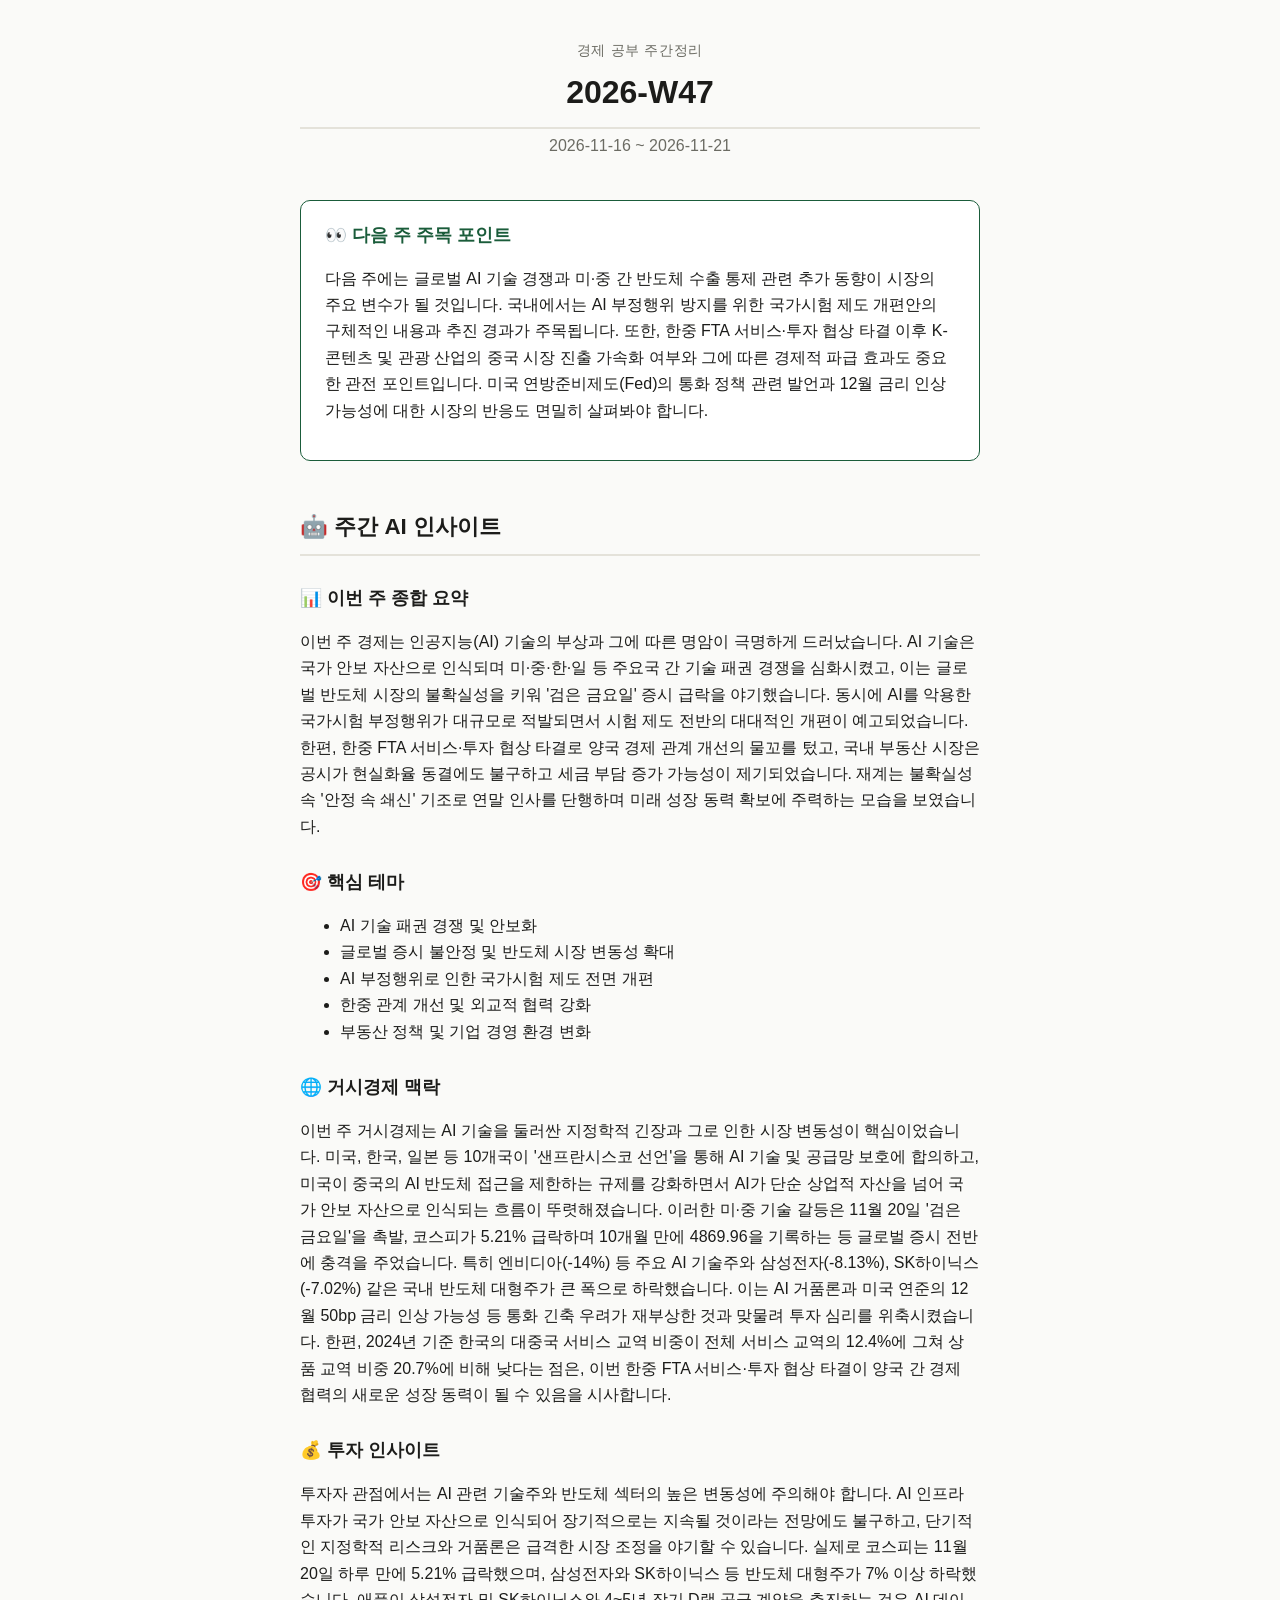
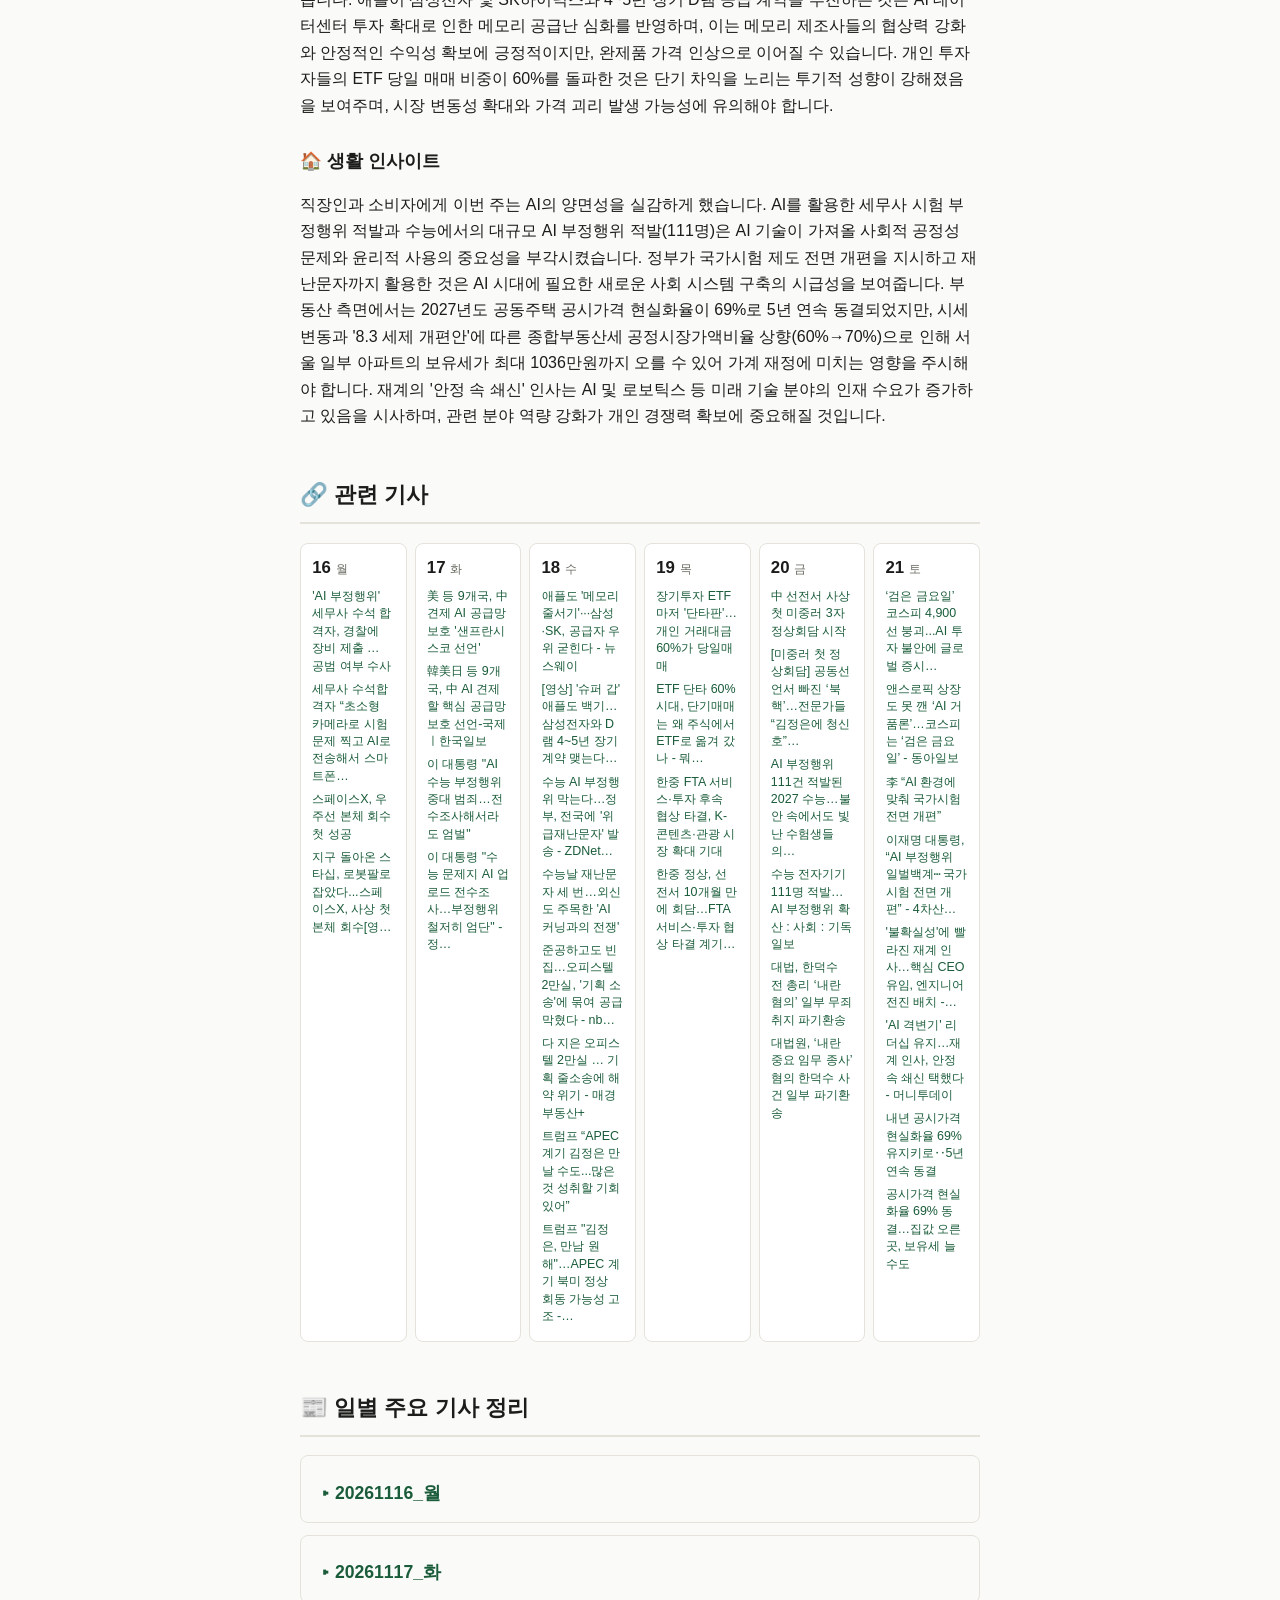
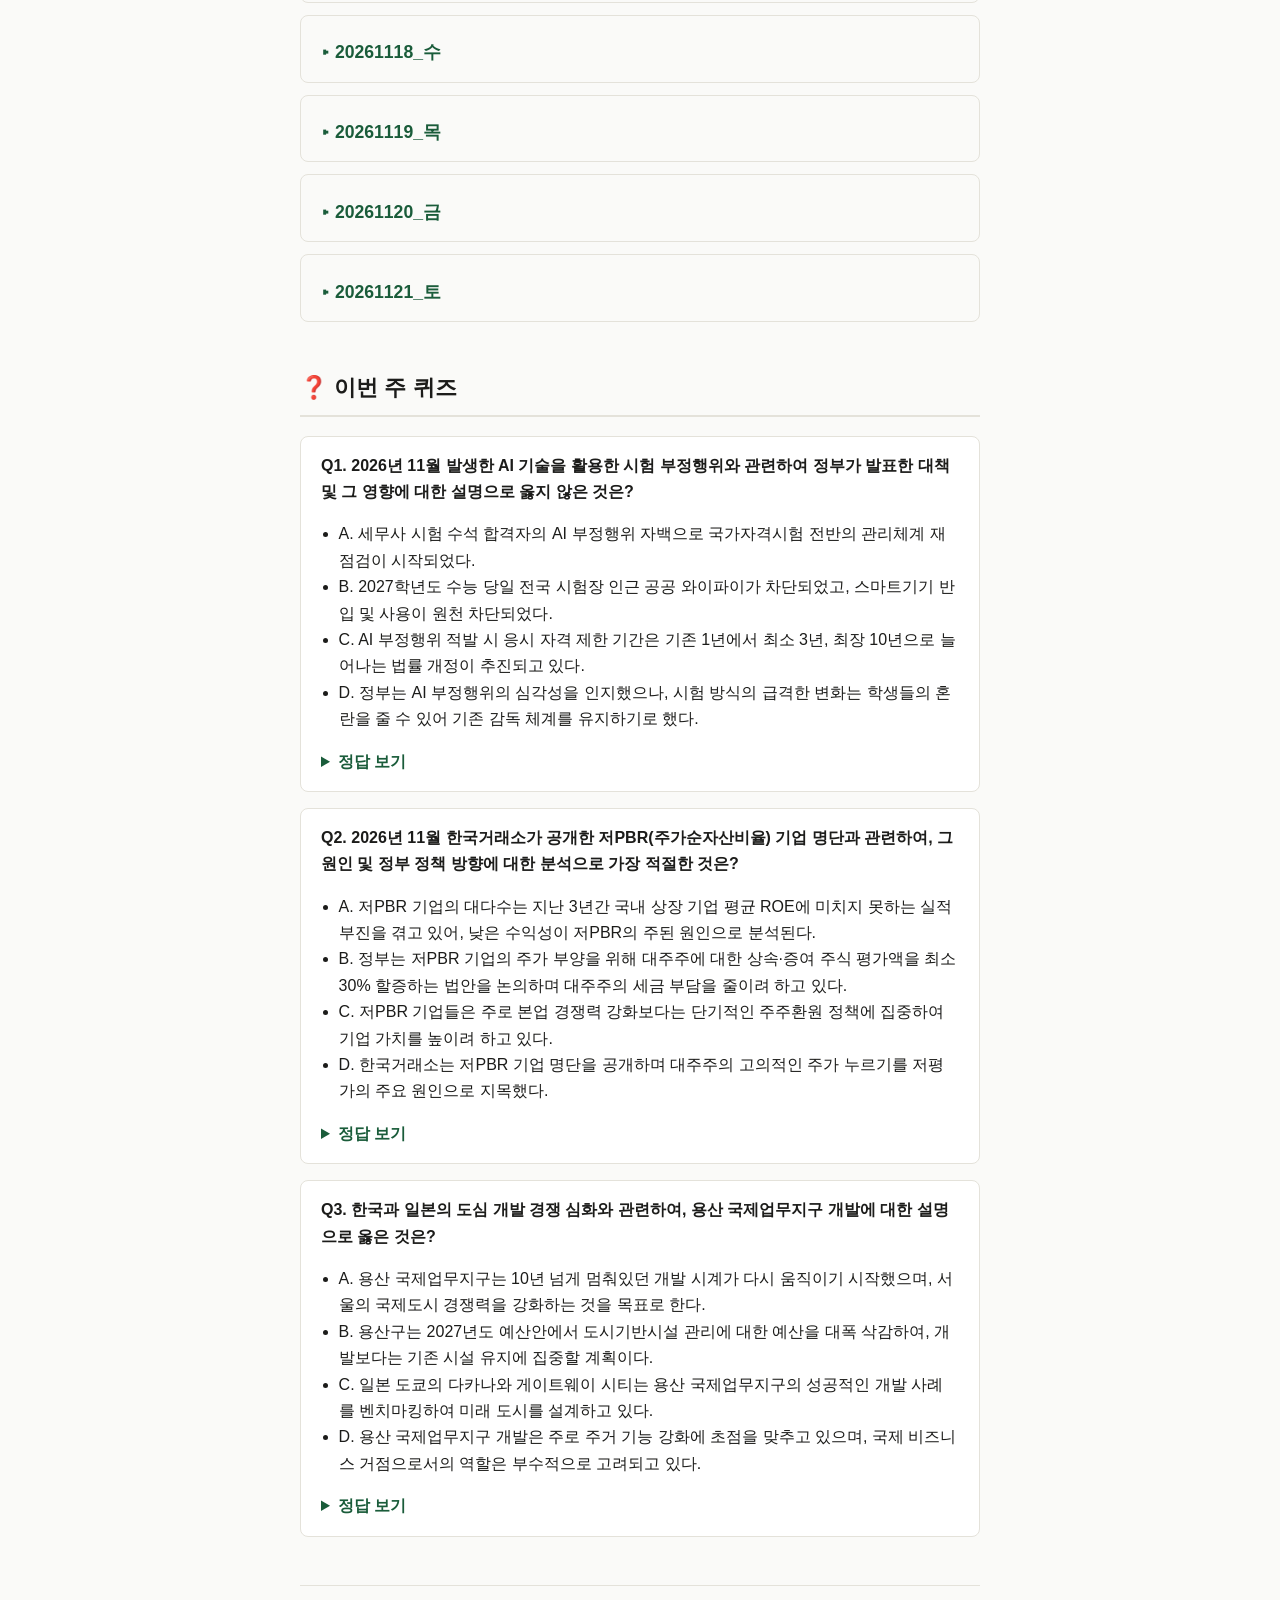
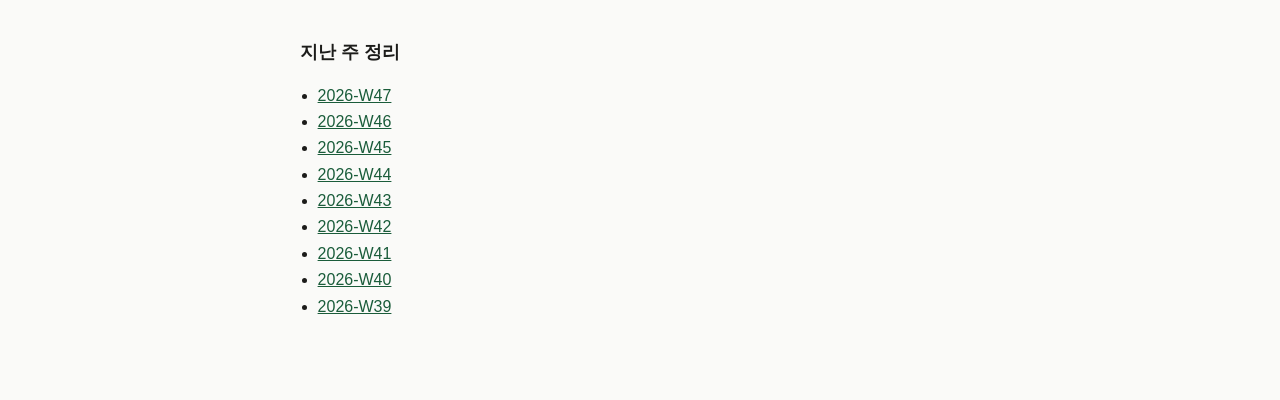
==== commit 4ee74762: "docs: 주간 정리 웹사이트 갱신" ====
--- a/docs/index.html
+++ b/docs/index.html
@@ -38,27 +38,27 @@
         <div class="link-calendar">
           <div class="link-day">
             <div class="link-day-head">16<span>월</span></div>
-            <ul class="link-list"><li><a href="https://www.hankookilbo.com/news/article/A2026111613090003261" target="_blank" rel="noopener noreferrer">'AI 커닝' 세무사 수석 합격자 처벌 실형도 가능?… 법원 판례 봤더니-사…</a></li><li><a href="https://www.hani.co.kr/arti/society/society_general/1287363.html" target="_blank" rel="noopener noreferrer">세무사 수석 “초소형 카메라 찍고, AI 전송” 부정행위 인정</a></li><li><a href="https://www.foeconomy.co.kr/id/Wlw1jEDJjK3r7NG5H0RB" target="_blank" rel="noopener noreferrer">스페이스X, 사상 첫 스타십 본체 회수 성공 – 포커스온경제</a></li><li><a href="https://economist.co.kr/article/view/ecn202611150001" target="_blank" rel="noopener noreferrer">이코노미스트 - 스페이스X, 사상 첫 '우주선 본체 회수' 성공…완전 재사용…</a></li><li><a href="https://re.mk.co.kr/news/news_detail.php?no=12209352" target="_blank" rel="noopener noreferrer">[단독] 서울 5개동 중 1곳 대선땐 민주, 지선땐 국힘…부동산에 변심 -…</a></li><li><a href="https://www.youtube.com/watch?v=yRHRP6dhYAc" target="_blank" rel="noopener noreferrer">총선 투표 의향, 국민의힘 46% vs 민주당 31%ㅣ서울 5개 동 중 1곳…</a></li></ul>
+            <ul class="link-list"><li><a href="https://www.newdaily.co.kr/site/data/html/2026/11/16/2026111650155.html" target="_blank" rel="noopener noreferrer">'AI 부정행위' 세무사 수석 합격자, 경찰에 장비 제출 … 공범 여부 수사</a></li><li><a href="https://www.kwnews.co.kr/article/20261115500351" target="_blank" rel="noopener noreferrer">세무사 수석합격자 “초소형 카메라로 시험 문제 찍고 AI로 전송해서 스마트폰…</a></li><li><a href="https://www.chosun.com/economy/science/2026/11/16/NF3WQY6AD5E4HLKR6SLUUCJG24/" target="_blank" rel="noopener noreferrer">스페이스X, 우주선 본체 회수 첫 성공</a></li><li><a href="https://www.mt.co.kr/world/2026/11/15/2026111511034751069" target="_blank" rel="noopener noreferrer">지구 돌아온 스타십, 로봇팔로 잡았다...스페이스X, 사상 첫 본체 회수[영…</a></li></ul>
           </div>
           <div class="link-day">
             <div class="link-day-head">17<span>화</span></div>
-            <ul class="link-list"><li><a href="https://www.joongangenews.com/news/articleView.html?idxno=563973" target="_blank" rel="noopener noreferrer">美, 한국·일본 등 9개국과 'AI 공급망 동맹' 강화…중국 희토류 영향력…</a></li><li><a href="https://www.donga.com/news/Inter/article/all/20261117/135035603/2" target="_blank" rel="noopener noreferrer">美, 韓-日 등과 中견제 ‘AI 공급망 합의’ 체결</a></li><li><a href="http://www.bubb.co.kr/news/articleView.html?idxno=6182" target="_blank" rel="noopener noreferrer">이 대통령 "AI 수능 부정행위 중대 범죄…전수조사해서라도 엄벌"</a></li><li><a href="https://www.mediatoday.co.kr/news/articleView.html?idxno=338597" target="_blank" rel="noopener noreferrer">李대통령 “AI 악용 부정행위는 중대 범죄…일벌백계해달라”</a></li></ul>
+            <ul class="link-list"><li><a href="https://aimatters.co.kr/news-report/60928/" target="_blank" rel="noopener noreferrer">美 등 9개국, 中 견제 AI 공급망 보호 '샌프란시스코 선언'</a></li><li><a href="https://www.hankookilbo.com/news/article/A2026111610050000587" target="_blank" rel="noopener noreferrer">韓美日 등 9개국, 中 AI 견제할 핵심 공급망 보호 선언-국제ㅣ한국일보</a></li><li><a href="http://www.bubb.co.kr/news/articleView.html?idxno=6182" target="_blank" rel="noopener noreferrer">이 대통령 "AI 수능 부정행위 중대 범죄…전수조사해서라도 엄벌"</a></li><li><a href="https://www.korea.kr/news/policyNewsView.do?newsId=148975944" target="_blank" rel="noopener noreferrer">이 대통령 "수능 문제지 AI 업로드 전수조사…부정행위 철저히 엄단" - 정…</a></li></ul>
           </div>
           <div class="link-day">
             <div class="link-day-head">18<span>수</span></div>
-            <ul class="link-list"><li><a href="https://www.news1.kr/world/usa-canada/6357290" target="_blank" rel="noopener noreferrer">트럼프, 김정은 만남 가능성 또 언급…"그도 원할 것"(종합) - 뉴스1</a></li><li><a href="https://news.ikbc.co.kr/article/view/kbc202611170102" target="_blank" rel="noopener noreferrer">&amp;quot;김정은도 만나고 싶어 한다&amp;quot;&amp;hellip;트럼프, 중국서…</a></li></ul>
+            <ul class="link-list"><li><a href="https://www.newsway.co.kr/news/view?ud=2026111810150128626" target="_blank" rel="noopener noreferrer">애플도 '메모리 줄서기'···삼성·SK, 공급자 우위 굳힌다 - 뉴스웨이</a></li><li><a href="https://www.nbnbiz.co.kr/news/articleView.html?idxno=47218" target="_blank" rel="noopener noreferrer">[영상] '슈퍼 갑' 애플도 백기…삼성전자와 D램 4~5년 장기계약 맺는다…</a></li><li><a href="https://zdnet.co.kr/view/?no=20261118110856" target="_blank" rel="noopener noreferrer">수능 AI 부정행위 막는다…정부, 전국에 '위급재난문자' 발송 - ZDNet…</a></li><li><a href="https://marketin.edaily.co.kr/News/Read?newsId=04664166645647360" target="_blank" rel="noopener noreferrer">수능날 재난문자 세 번…외신도 주목한 'AI 커닝과의 전쟁'</a></li><li><a href="https://www.nbnbiz.co.kr/news/articleView.html?idxno=47215" target="_blank" rel="noopener noreferrer">준공하고도 빈집…오피스텔 2만실, '기획 소송'에 묶여 공급 막혔다 - nb…</a></li><li><a href="https://re.mk.co.kr/news/news_detail.php?no=12211504&amp;cate=100606" target="_blank" rel="noopener noreferrer">다 지은 오피스텔 2만실 … 기획 줄소송에 해약 위기 - 매경부동산+</a></li><li><a href="https://www.spnews.co.kr/news/articleView.html?idxno=112675" target="_blank" rel="noopener noreferrer">트럼프 “APEC 계기 김정은 만날 수도...많은 것 성취할 기회 있어”</a></li><li><a href="https://www.mt.co.kr/world/2026/11/17/2026111720363674847" target="_blank" rel="noopener noreferrer">트럼프 "김정은, 만남 원해"…APEC 계기 북미 정상 회동 가능성 고조 -…</a></li></ul>
           </div>
           <div class="link-day">
             <div class="link-day-head">19<span>목</span></div>
-            <ul class="link-list"><li><a href="https://www.thepublic.kr/news/articleView.html?idxno=327534" target="_blank" rel="noopener noreferrer">장기투자 ETF마저 '단타판'…개인 거래대금 60%가 당일매매</a></li></ul>
+            <ul class="link-list"><li><a href="https://www.thepublic.kr/news/articleView.html?idxno=327534" target="_blank" rel="noopener noreferrer">장기투자 ETF마저 '단타판'…개인 거래대금 60%가 당일매매</a></li><li><a href="https://mwoissue.com/etf-day-trading-causes/" target="_blank" rel="noopener noreferrer">ETF 단타 60% 시대, 단기매매는 왜 주식에서 ETF로 옮겨 갔나 - 뭐…</a></li><li><a href="https://joongangjournal.com/article/2361" target="_blank" rel="noopener noreferrer">한중 FTA 서비스·투자 후속 협상 타결, K-콘텐츠·관광 시장 확대 기대</a></li><li><a href="https://www.dcnews.kr/news/articleView.html?idxno=3224" target="_blank" rel="noopener noreferrer">한중 정상, 선전서 10개월 만에 회담…FTA 서비스·투자 협상 타결 계기…</a></li></ul>
           </div>
           <div class="link-day">
             <div class="link-day-head">20<span>금</span></div>
-            <ul class="link-list"><li><a href="https://www.yonhapnewstv.co.kr/news/AKR20261119172955A1q" target="_blank" rel="noopener noreferrer">中 선전서 사상 첫 미중러 3자 정상회담 시작</a></li><li><a href="https://www.joongang.co.kr/article/25480212" target="_blank" rel="noopener noreferrer">[속보] 사상 첫 미중러 정상회담 시작…“전세계 모든 문제 논의할 것”</a></li><li><a href="https://www.hgrnewsplus.com/news/articleView.html?idxno=1519" target="_blank" rel="noopener noreferrer">수능 전자기기 부정행위 111건 적발…AI 시대 시험 공정성에 비상</a></li><li><a href="https://www.hani.co.kr/arti/society/schooling/1288307.html" target="_blank" rel="noopener noreferrer">수능 전자기기 부정행위 111건…재난문자로 54건 적발</a></li><li><a href="https://www.lawtimes.co.kr/news/articleView.html?idxno=229754" target="_blank" rel="noopener noreferrer">대법, 한덕수 전 총리 ‘내란 혐의’ 일부 무죄 취지 파기환송</a></li><li><a href="https://www.donga.com/news/Society/article/all/20261119/135052621/1" target="_blank" rel="noopener noreferrer">대법, 한덕수 내란죄 파기환송…“계엄 전 가담 의도 단정 못 해”</a></li></ul>
+            <ul class="link-list"><li><a href="https://www.yonhapnewstv.co.kr/news/AKR20261119172955A1q" target="_blank" rel="noopener noreferrer">中 선전서 사상 첫 미중러 3자 정상회담 시작</a></li><li><a href="https://www.rfa.org/korean/in-focus/2026/11/20/us-china-russia-summit-north-korea-nuclear/" target="_blank" rel="noopener noreferrer">[미중러 첫 정상회담] 공동선언서 빠진 ‘북핵’…전문가들 “김정은에 청신호”…</a></li><li><a href="https://www.snakorea.com/news/articleView.html?idxno=1065963" target="_blank" rel="noopener noreferrer">AI 부정행위 111건 적발된 2027 수능…불안 속에서도 빛난 수험생들의…</a></li><li><a href="https://www.christiandaily.co.kr/news/167777" target="_blank" rel="noopener noreferrer">수능 전자기기 111명 적발…AI 부정행위 확산 : 사회 : 기독일보</a></li><li><a href="https://www.lawtimes.co.kr/news/articleView.html?idxno=229754" target="_blank" rel="noopener noreferrer">대법, 한덕수 전 총리 ‘내란 혐의’ 일부 무죄 취지 파기환송</a></li><li><a href="https://www.hani.co.kr/arti/society/society_general/1288170.html" target="_blank" rel="noopener noreferrer">대법원, ‘내란 중요 임무 종사’ 혐의 한덕수 사건 일부 파기환송</a></li></ul>
           </div>
           <div class="link-day">
             <div class="link-day-head">21<span>토</span></div>
-            <ul class="link-list"><li><a href="https://news.sbs.co.kr/news/endPage.do?news_id=N1008856835" target="_blank" rel="noopener noreferrer">필라델피아 10%↓·엔비디아 14%↓…뉴욕증시도 '검은 금요일'</a></li><li><a href="https://cosinkorea.com/mobile/article.html?no=58772" target="_blank" rel="noopener noreferrer">[11월 4주 화장품 주가] AI 거품론이 몰고 온 ‘검은 금요일’... 코…</a></li><li><a href="https://www.chosun.com/national/education/2026/11/21/BCZIEPS7LJBPBPOLXDN27CGCH4/" target="_blank" rel="noopener noreferrer">李 “AI 환경에 맞춰 국가시험 전면 개편”</a></li><li><a href="https://www.korea.kr/news/policyNewsView.do?newsId=148976210" target="_blank" rel="noopener noreferrer">이 대통령 "수능 부정행위 철저 추적…국가시험 A부터 Z까지 개편" - 정책…</a></li><li><a href="https://news.mtn.co.kr/article/2026112120024241348" target="_blank" rel="noopener noreferrer">재계 연말 인사 '안정 속 쇄신'…수장은 지키고 실행 라인은 젊게</a></li><li><a href="https://it.chosun.com/news/articleView.html?idxno=3000000001511" target="_blank" rel="noopener noreferrer">삼성·SK·LG 인사 키워드는 ‘성과·쇄신’ 승부처는 ‘수익성’</a></li><li><a href="https://www.hani.co.kr/arti/economy/property/1288367.html" target="_blank" rel="noopener noreferrer">내년 공시가격 현실화율 69% 유지…5년째 동결</a></li><li><a href="https://www.donga.com/news/Economy/article/all/20261120/135063731/2" target="_blank" rel="noopener noreferrer">내년 부동산 공시가 현실화율 69%로 동결</a></li></ul>
+            <ul class="link-list"><li><a href="https://www.m-economynews.com/news/article.html?no=73395" target="_blank" rel="noopener noreferrer">‘검은 금요일’ 코스피 4,900선 붕괴...AI 투자 불안에 글로벌 증시…</a></li><li><a href="https://www.donga.com/news/amp/all/20261120/135060263/1" target="_blank" rel="noopener noreferrer">앤스로픽 상장도 못 깬 ‘AI 거품론’…코스피는 ‘검은 금요일’ - 동아일보</a></li><li><a href="https://www.chosun.com/national/education/2026/11/21/BCZIEPS7LJBPBPOLXDN27CGCH4/" target="_blank" rel="noopener noreferrer">李 “AI 환경에 맞춰 국가시험 전면 개편”</a></li><li><a href="http://m.4ihjnews.com/view.php?idx=43807" target="_blank" rel="noopener noreferrer">이재명 대통령,  “AI 부정행위 일벌백계⋯ 국가시험 전면 개편” - 4차산…</a></li><li><a href="https://www.news1.kr/industry/general-industry/6361699" target="_blank" rel="noopener noreferrer">'불확실성'에 빨라진 재계 인사…핵심 CEO 유임, 엔지니어 전진 배치 -…</a></li><li><a href="https://www.mt.co.kr/industry/2026/11/21/2026112015040597243" target="_blank" rel="noopener noreferrer">'AI 격변기' 리더십 유지…재계 인사, 안정 속 쇄신 택했다 - 머니투데이</a></li><li><a href="https://imnews.imbc.com/news/2026/econo/article/6867338_36932.html" target="_blank" rel="noopener noreferrer">내년 공시가격 현실화율 69% 유지키로‥5년 연속 동결</a></li><li><a href="https://www.hankyung.com/article/2026112008757" target="_blank" rel="noopener noreferrer">공시가격 현실화율 69% 동결…집값 오른 곳, 보유세 늘 수도</a></li></ul>
           </div></div>
       </section>
 
